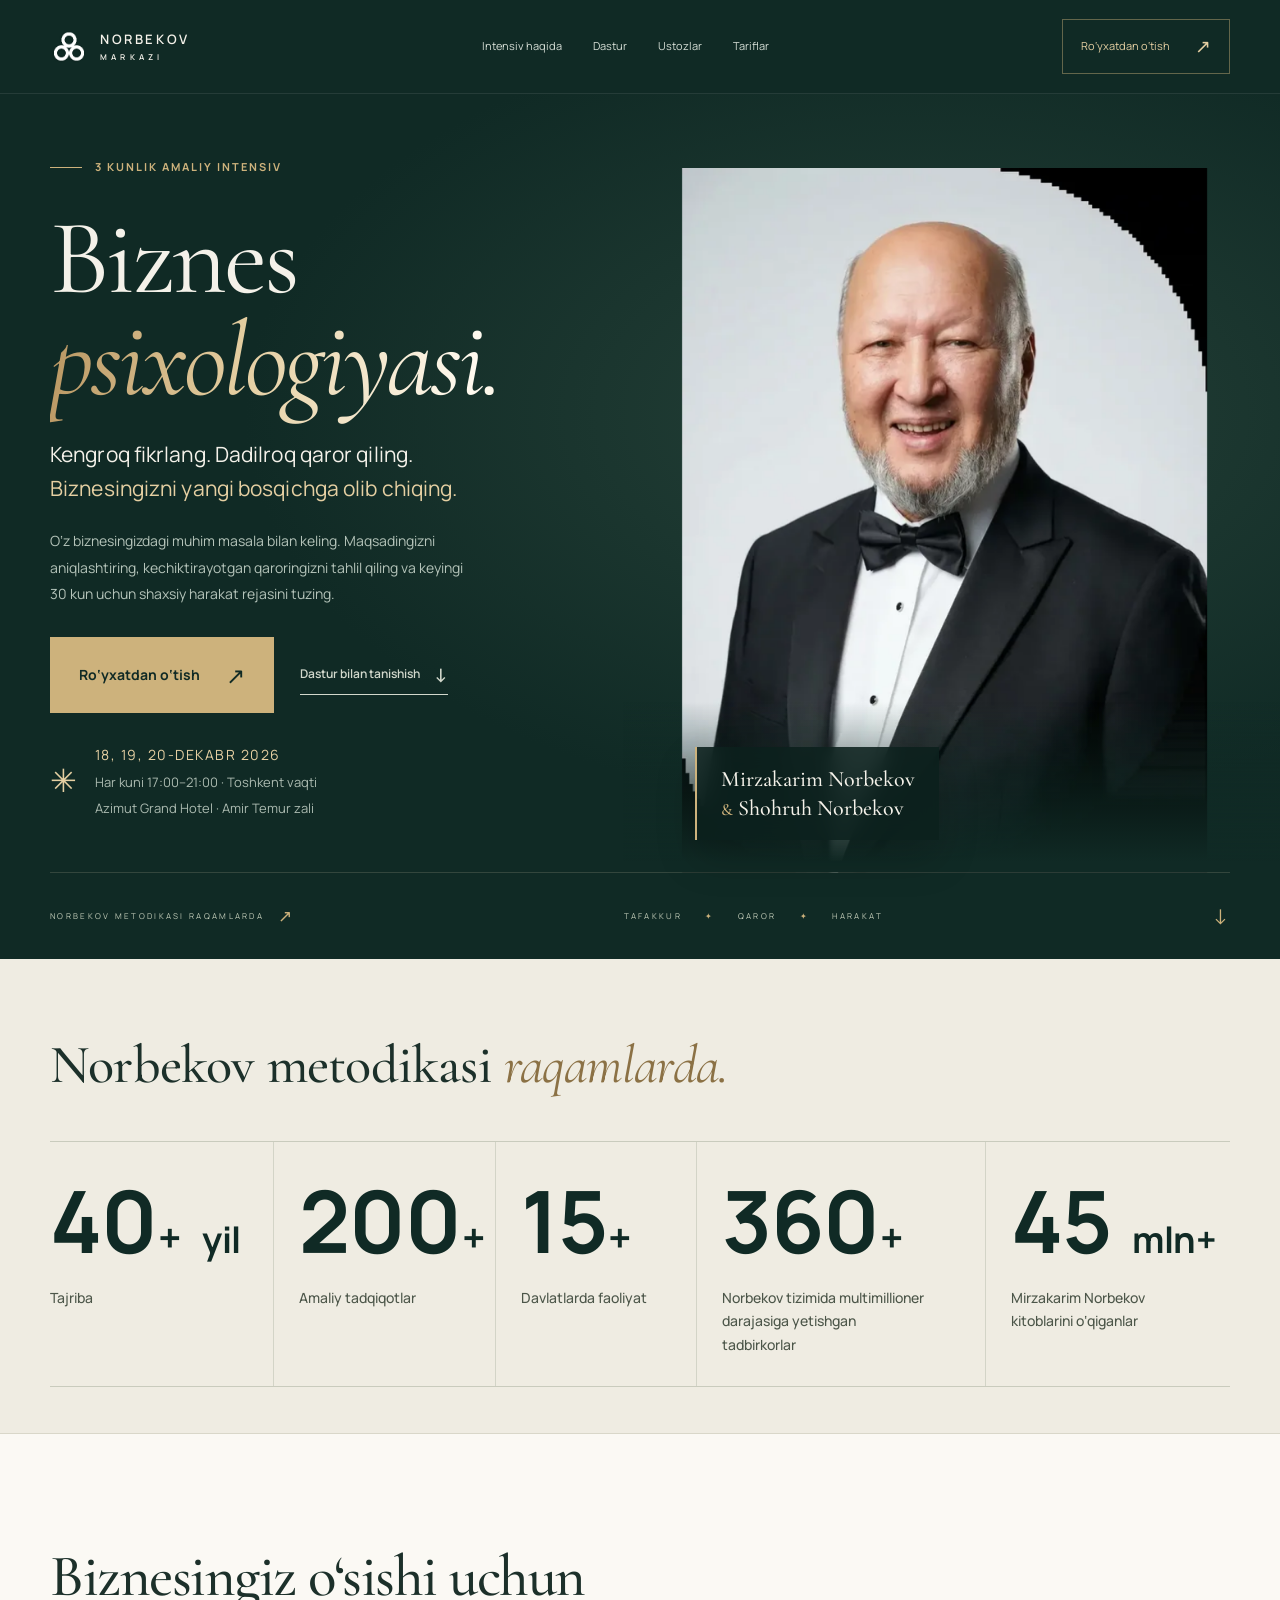
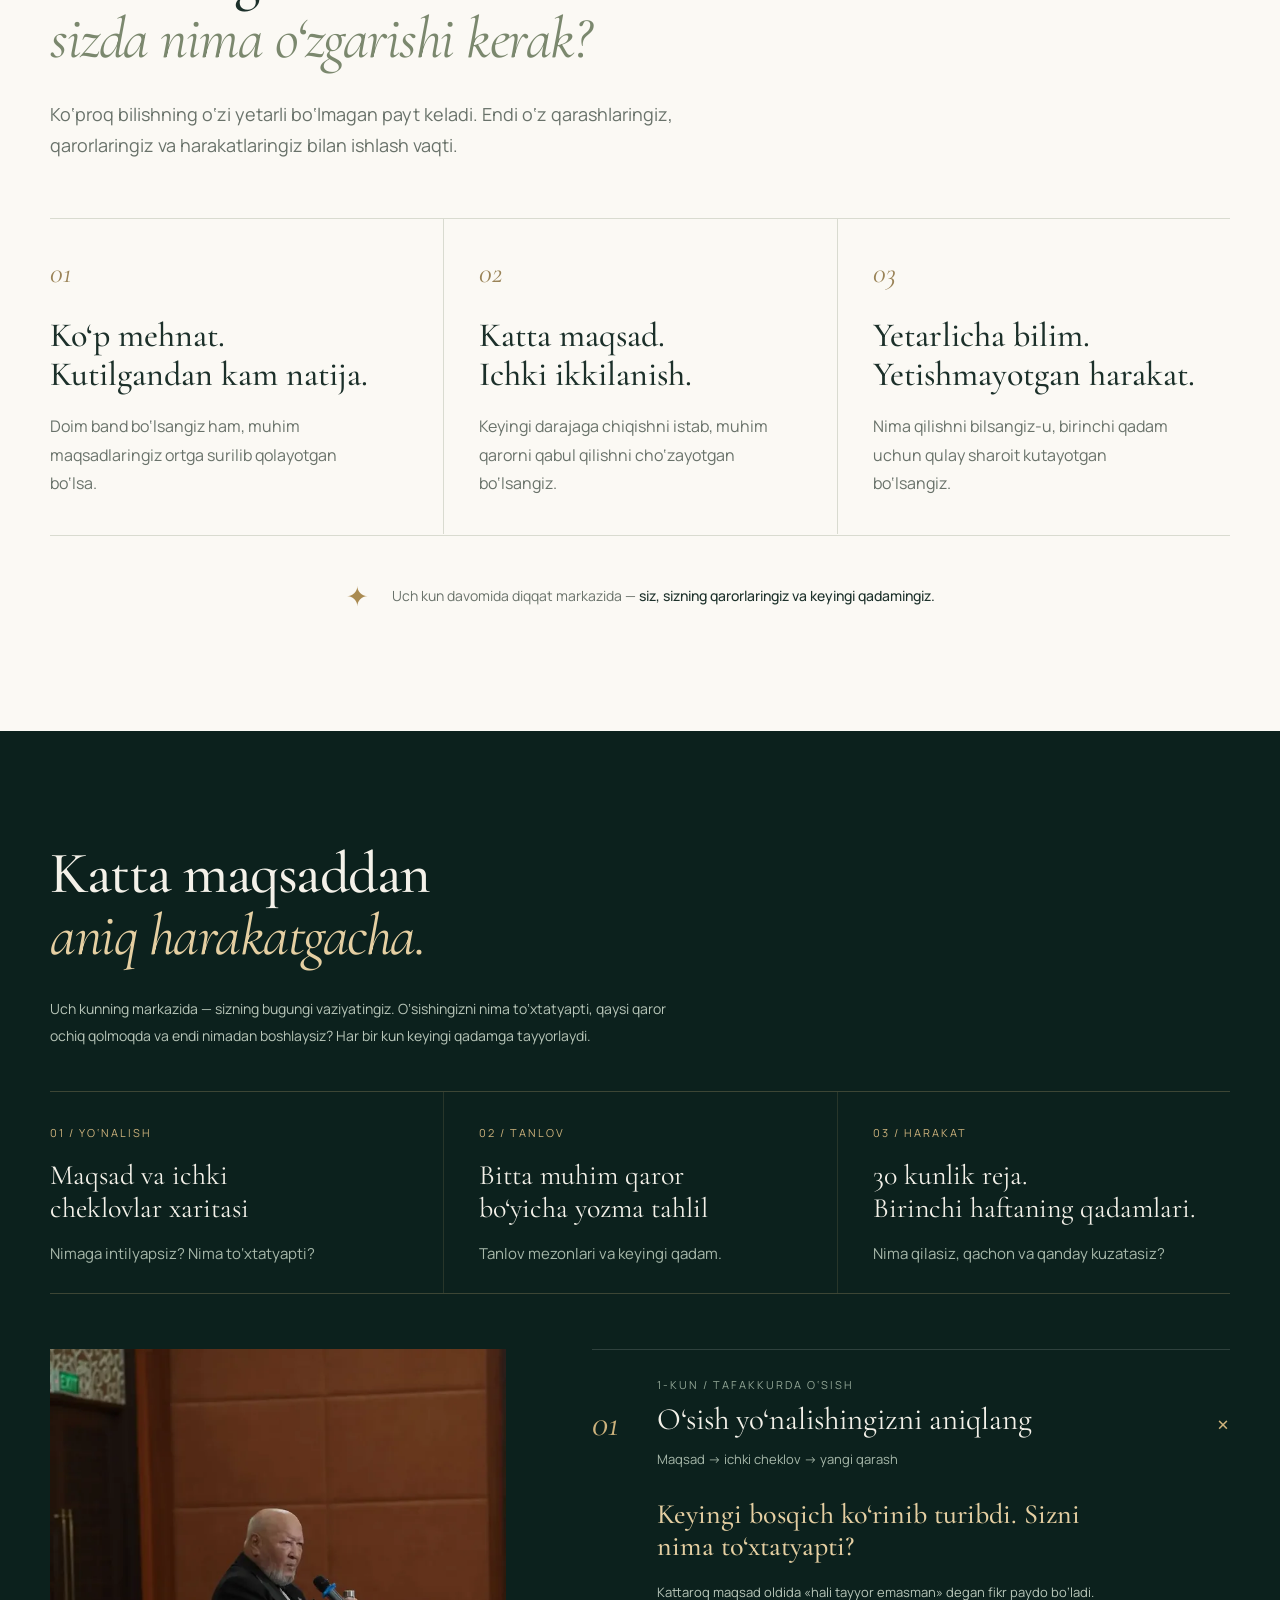
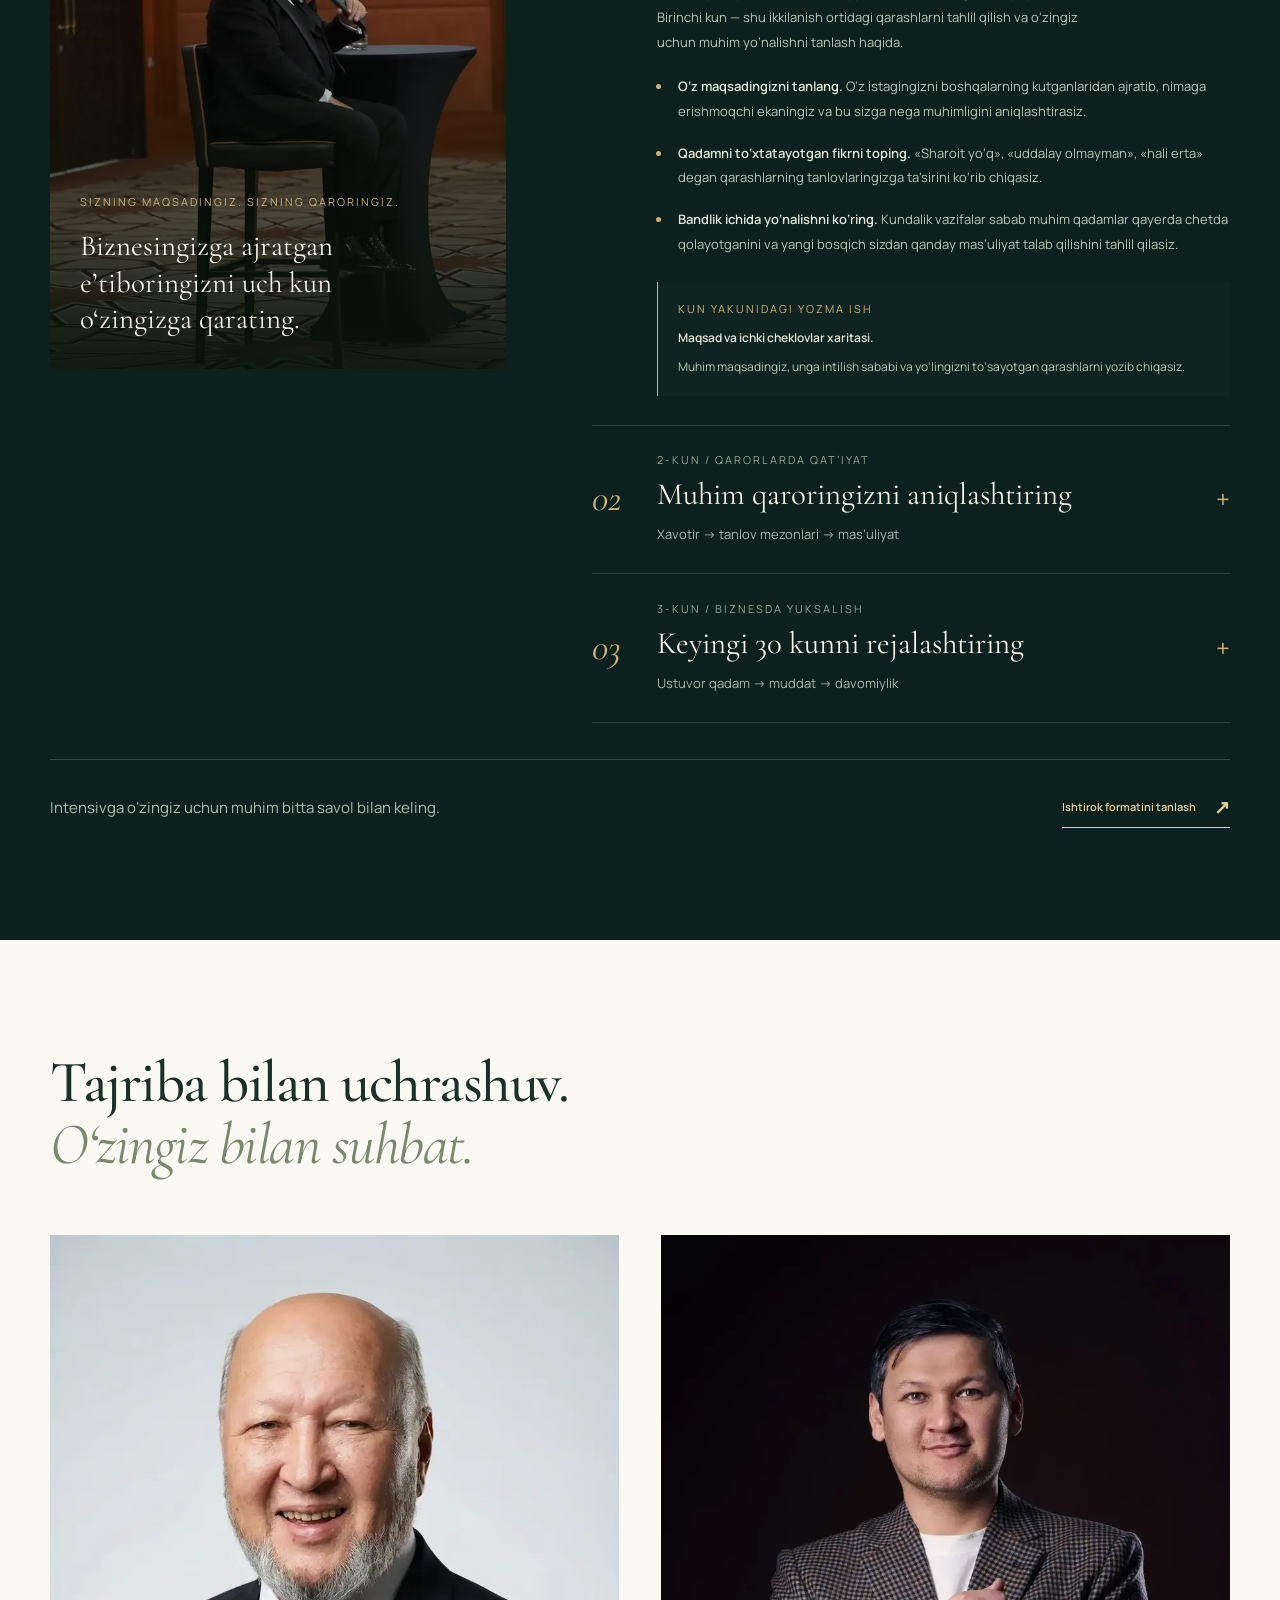
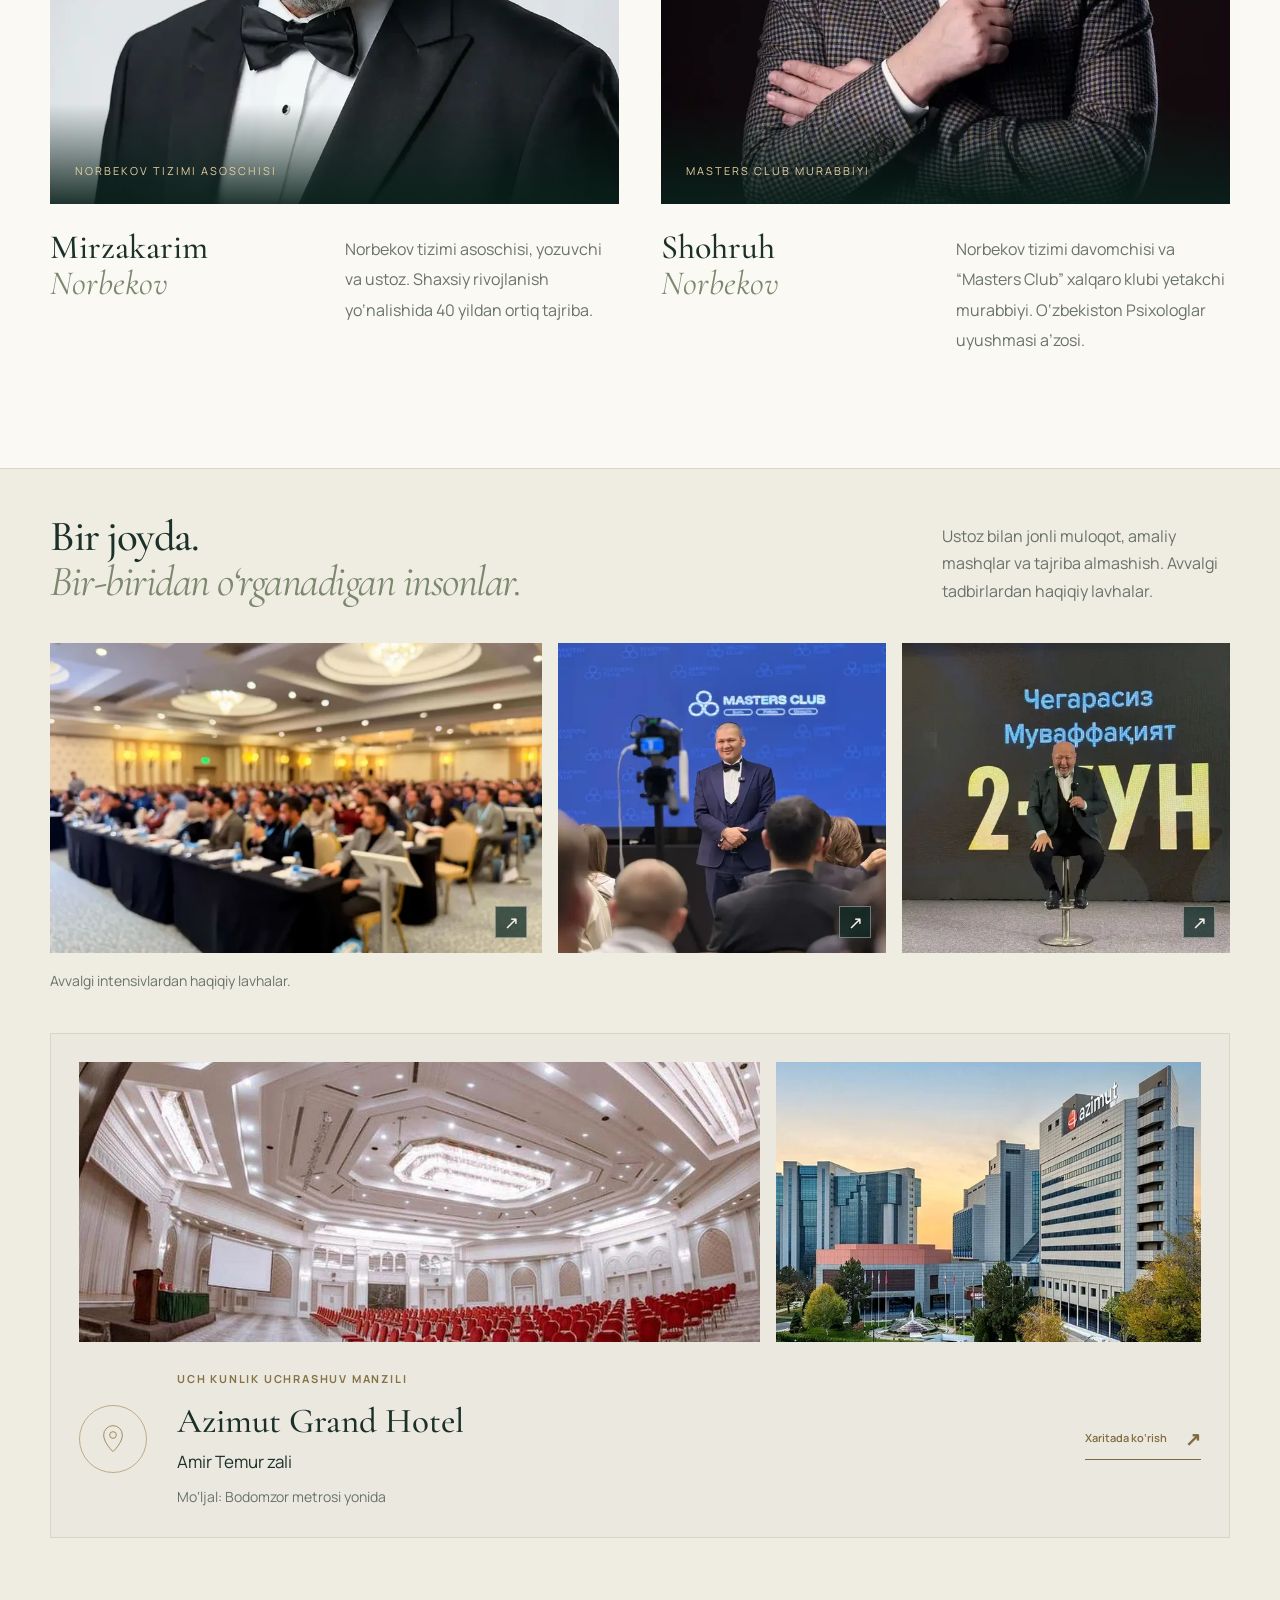
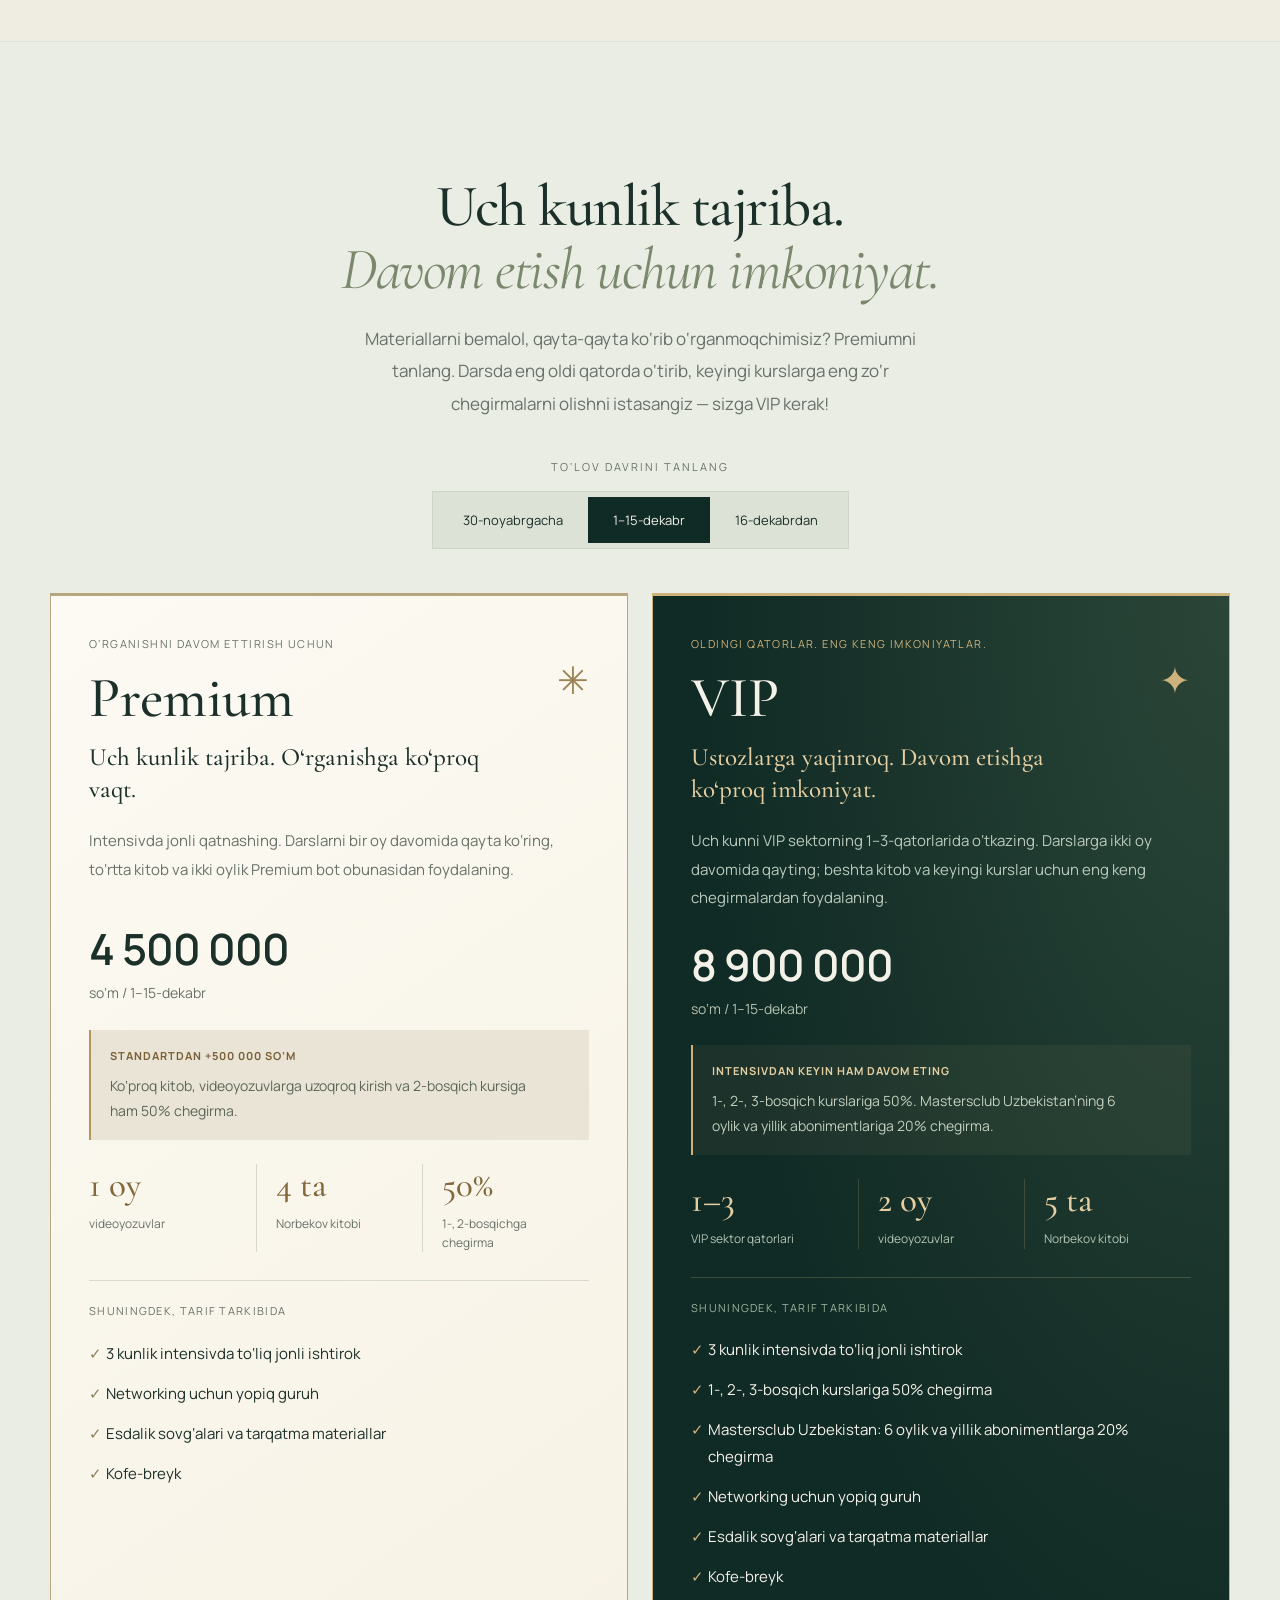
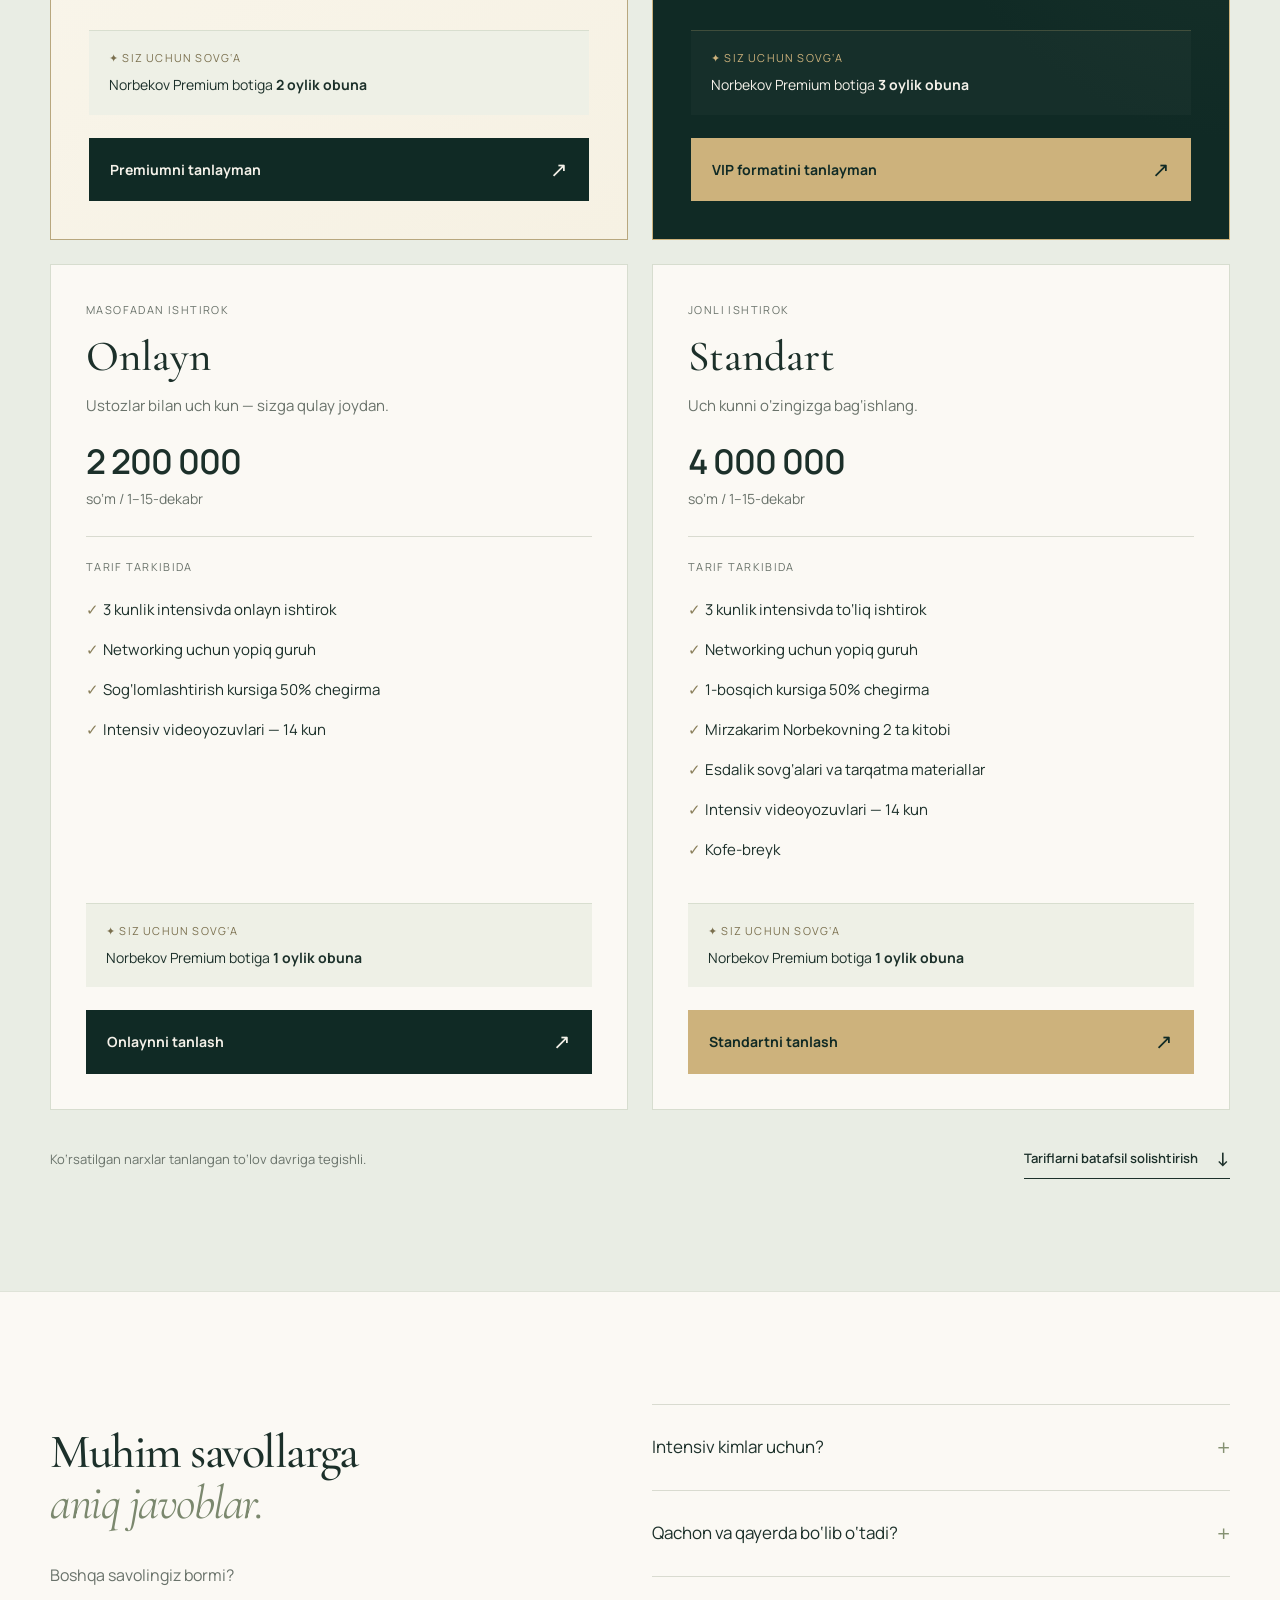
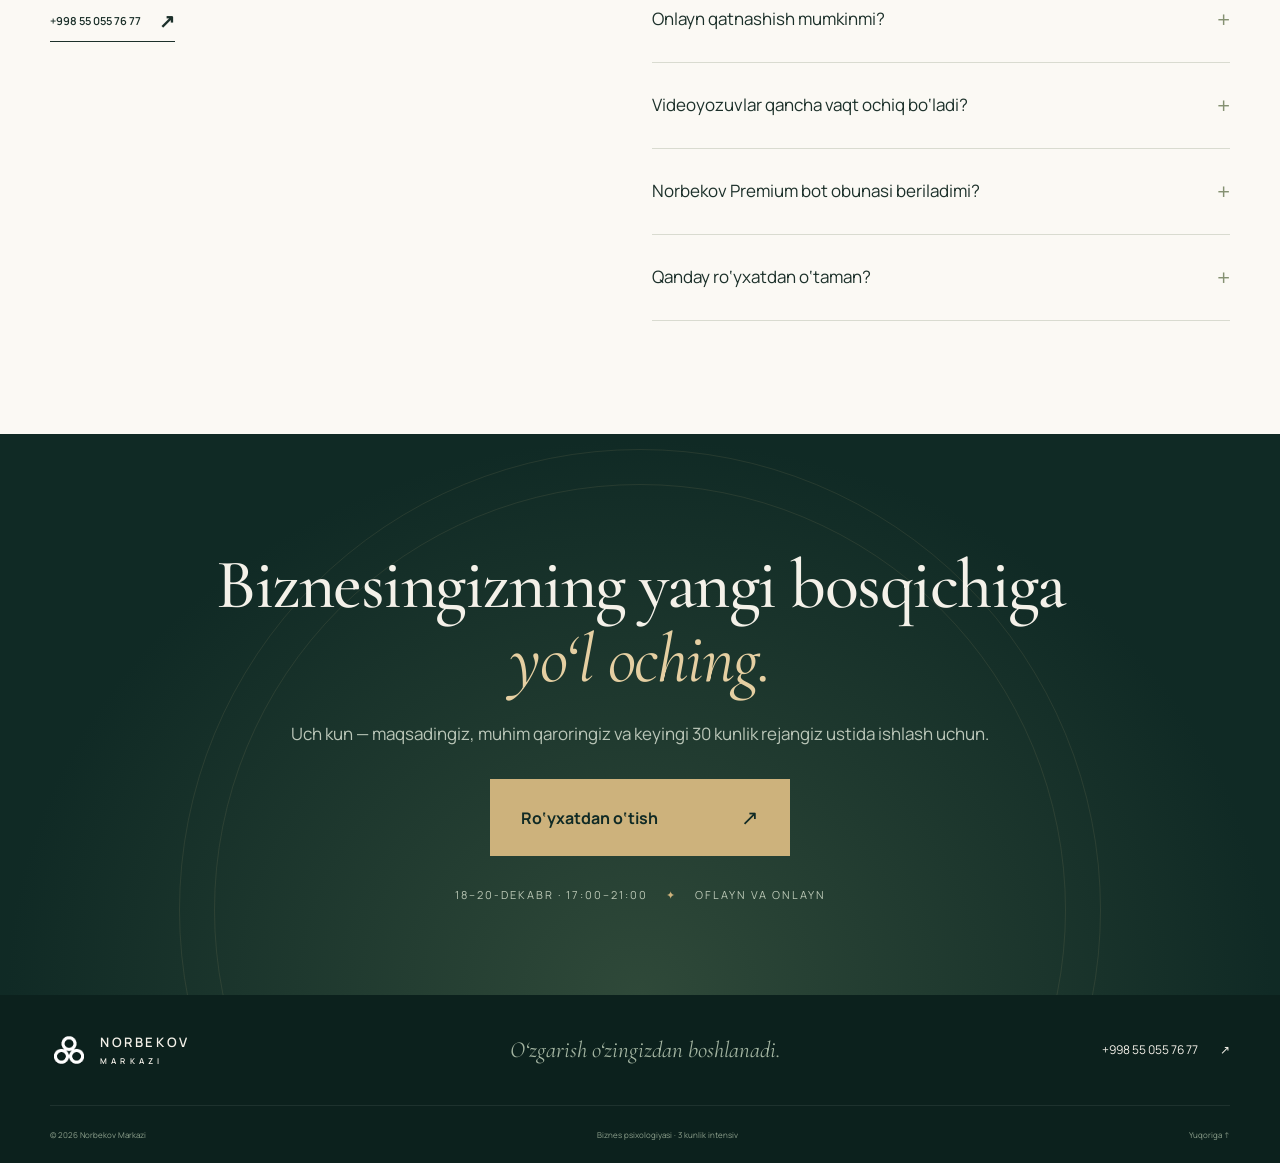
==== index.html @ feb1617e "Meta Pixel kodini sahifalar head qismiga qo'shish Co-Authored-By: Claude Sonnet 5 <noreply@anthropic" ====
<!doctype html>
<html lang="uz">
<head>
  <meta charset="UTF-8">
  <meta name="viewport" content="width=device-width,initial-scale=1">
  <meta name="theme-color" content="#102a25">
  <title>Biznes psixologiyasi — 3 kunlik intensiv | Norbekov Markazi</title>
  <meta name="description" content="Kengroq fikrlang. Dadilroq qaror qiling. Biznesingizni yangi bosqichga olib chiqing. Mirzakarim Norbekov va Shohruh Norbekov bilan 3 kunlik amaliy intensiv.">
  <meta property="og:title" content="Biznes psixologiyasi — Norbekov Markazi">
  <meta property="og:description" content="Kengroq fikrlang. Dadilroq qaror qiling. Biznesingizni yangi bosqichga olib chiqing. 3 kunlik amaliy intensiv.">
  <meta property="og:type" content="website">
  <meta property="og:image" content="assets/DSC00302.webp">
  <link rel="icon" type="image/svg+xml" href="assets/favicon.svg">
  <link rel="preload" as="image" href="assets/hero-norbekov-blob.webp" imagesrcset="assets/hero-norbekov-blob-640w.webp 640w, assets/hero-norbekov-blob.webp 1147w" imagesizes="(max-width:640px) 100vw, 45vw">
  <link rel="preload" href="assets/cormorant-400.woff2" as="font" type="font/woff2" crossorigin>
  <link rel="preload" href="assets/cormorant-italic-400.woff2" as="font" type="font/woff2" crossorigin>
  <link rel="preload" href="assets/manrope-400.woff2" as="font" type="font/woff2" crossorigin>
  <link rel="stylesheet" href="assets/fonts.css">
  <link rel="stylesheet" href="style.css">
  <script src="app.js" defer></script>
<!-- Meta Pixel Code -->
<script>
!function(f,b,e,v,n,t,s)
{if(f.fbq)return;n=f.fbq=function(){n.callMethod?
n.callMethod.apply(n,arguments):n.queue.push(arguments)};
if(!f._fbq)f._fbq=n;n.push=n;n.loaded=!0;n.version='2.0';
n.queue=[];t=b.createElement(e);t.async=!0;
t.src=v;s=b.getElementsByTagName(e)[0];
s.parentNode.insertBefore(t,s)}(window, document,'script',
'https://connect.facebook.net/en_US/fbevents.js');
fbq('init', '1564971327388997');
fbq('track', 'PageView');
</script>
<noscript><img height="1" width="1" style="display:none"
src="https://www.facebook.com/tr?id=1564971327388997&ev=PageView&noscript=1"
/></noscript>
<!-- End Meta Pixel Code -->
</head>
<body>
<a class="skip-link" href="#main">Asosiy mazmunga o‘tish</a>
<header class="header" id="header">
  <div class="container nav-wrap">
    <a href="#" class="brand" aria-label="Norbekov Markazi — bosh sahifa"><img decoding="async" src="assets/logo-norbekov.webp" width="46" height="40" alt=""><span>NORBEKOV<small>MARKAZI</small></span></a>
    <nav class="nav" id="navigation" aria-label="Asosiy menyu"><a href="#haqida">Intensiv haqida</a><a href="#dastur">Dastur</a><a href="#ustozlar">Ustozlar</a><a href="#tariflar">Tariflar</a></nav>
    <button class="nav-cta" data-register>Ro‘yxatdan o‘tish <span aria-hidden="true">↗</span></button>
    <button class="menu-toggle" aria-label="Menyuni ochish" aria-expanded="false" aria-controls="navigation"><span></span><span></span></button>
  </div>
</header>
<main id="main">
  <section class="hero dark">
    <div class="hero-topbar container"><span class="topbar-item"><svg class="topbar-icon" viewBox="0 0 48 48" fill="none" aria-hidden="true"><rect x="7" y="10" width="34" height="31" rx="4"/><path d="M7 20h34M15 6v8M33 6v8"/></svg>18–20 dekabr · 17:00–21:00</span><span class="topbar-item"><svg class="topbar-icon" viewBox="0 0 48 48" fill="none" aria-hidden="true"><path d="M24 43s14-13 14-25a14 14 0 0 0-28 0c0 12 14 25 14 25Z"/><circle cx="24" cy="18" r="5"/></svg>Azimut Grand Hotel</span></div>
    <div class="container hero-grid">
      <div class="hero-copy">
        <div class="eyebrow"><span class="gold-line"></span> 3 KUNLIK AMALIY INTENSIV</div>
        <h1>Biznes<br><em>psixologiyasi.</em></h1>
        <p class="hero-motto">Kengroq fikrlang. Dadilroq qaror qiling.<br><span>Biznesingizni yangi bosqichga olib chiqing.</span></p>
        <p class="hero-description">O‘z biznesingizdagi muhim masala bilan keling. Maqsadingizni aniqlashtiring, kechiktirayotgan qaroringizni tahlil qiling va keyingi 30 kun uchun shaxsiy harakat rejasini tuzing.</p>
        <div class="hero-actions"><button class="button gold" data-register>Ro‘yxatdan o‘tish <span aria-hidden="true">↗</span></button><a class="text-link" href="#dastur">Dastur bilan tanishish <span aria-hidden="true">↓</span></a></div>
        <div class="hero-date"><span class="small-star" aria-hidden="true">✳</span><span>18, 19, 20-DEKABR 2026<small>Har kuni 17:00–21:00 · Toshkent vaqti</small><small>Azimut Grand Hotel · Amir Temur zali</small></span></div>
      </div>
      <div class="hero-art">
        <img decoding="async" class="hero-person" src="assets/hero-norbekov-blob.webp" srcset="assets/hero-norbekov-blob-640w.webp 640w, assets/hero-norbekov-blob.webp 1147w" sizes="(max-width:640px) 100vw, 45vw" width="1147" height="1536" alt="Ustoz Mirzakarim Norbekov" fetchpriority="high">
        <div class="hero-caption"><p>Mirzakarim Norbekov<br><i>&</i> Shohruh Norbekov</p></div>
      </div>
    </div>
    <div class="container hero-bottom"><a class="methodology-link" href="#metodika">NORBEKOV METODIKASI RAQAMLARDA <span aria-hidden="true">↗</span></a><span>TAFAKKUR <i>✦</i> QAROR <i>✦</i> HARAKAT</span><a href="#haqida" aria-label="Pastga, intensiv haqida">↓</a></div>
  </section>

  <section class="methodology" id="metodika" aria-labelledby="methodology-title">
    <div class="container">
      <div class="methodology-heading"><h2 id="methodology-title">Norbekov metodikasi<br> <em>raqamlarda.</em></h2></div>
      <ul class="methodology-stats" aria-label="Norbekov metodikasi haqida raqamlar">
        <li><strong data-count="40" data-suffix="+"><span class="count">0</span><span class="plus">+</span> <span class="unit">yil</span></strong><p>Tajriba</p></li>
        <li><strong data-count="200" data-suffix="+"><span class="count">0</span><span class="plus">+</span></strong><p>Amaliy tadqiqotlar</p></li>
        <li><strong data-count="15" data-suffix="+"><span class="count">0</span><span class="plus">+</span></strong><p>Davlatlarda faoliyat</p></li>
        <li><strong data-count="360" data-suffix="+"><span class="count">0</span><span class="plus">+</span></strong><p>Norbekov tizimida multimillioner darajasiga yetishgan tadbirkorlar</p></li>
        <li><strong data-count="45" data-suffix=" mln+"><span class="count">0</span> <span class="unit">mln+</span></strong><p>Mirzakarim Norbekov kitoblarini o‘qiganlar</p></li>
      </ul>
    </div>
  </section>

  <section class="intro section" id="haqida">
    <div class="container">
      <div class="section-heading"><div><h2>Biznesingiz o‘sishi uchun<br><em>sizda nima o‘zgarishi kerak?</em></h2><p class="section-lead">Ko‘proq bilishning o‘zi yetarli bo‘lmagan payt keladi. Endi o‘z qarashlaringiz, qarorlaringiz va harakatlaringiz bilan ishlash vaqti.</p></div></div>
      <div class="audience-grid">
        <article><span class="item-number">01</span><h3>Ko‘p mehnat.<br>Kutilgandan kam natija.</h3><p>Doim band bo‘lsangiz ham, muhim maqsadlaringiz ortga surilib qolayotgan bo‘lsa.</p></article>
        <article><span class="item-number">02</span><h3>Katta maqsad.<br>Ichki ikkilanish.</h3><p>Keyingi darajaga chiqishni istab, muhim qarorni qabul qilishni cho‘zayotgan bo‘lsangiz.</p></article>
        <article><span class="item-number">03</span><h3>Yetarlicha bilim.<br>Yetishmayotgan harakat.</h3><p>Nima qilishni bilsangiz-u, birinchi qadam uchun qulay sharoit kutayotgan bo‘lsangiz.</p></article>
      </div>
      <div class="intro-note"><span aria-hidden="true">✦</span><p>Uch kun davomida diqqat markazida — <strong>siz, sizning qarorlaringiz va keyingi qadamingiz.</strong></p></div>
    </div>
  </section>

  <section class="program section dark" id="dastur">
    <div class="container">
      <div class="section-heading"><div><h2>Katta maqsaddan<br><em>aniq harakatgacha.</em></h2><p class="section-lead">Uch kunning markazida — sizning bugungi vaziyatingiz. O‘sishingizni nima to‘xtatyapti, qaysi qaror ochiq qolmoqda va endi nimadan boshlaysiz? Har bir kun keyingi qadamga tayyorlaydi.</p></div></div>
      <div class="program-takeaways" aria-label="Uch kunlik amaliy ishlar ketma-ketligi">
        <div><span>01 / YO‘NALISH</span><p>Maqsad va ichki<br> cheklovlar xaritasi</p><small>Nimaga intilyapsiz? Nima to‘xtatyapti?</small></div>
        <div><span>02 / TANLOV</span><p>Bitta muhim qaror<br> bo‘yicha yozma tahlil</p><small>Tanlov mezonlari va keyingi qadam.</small></div>
        <div><span>03 / HARAKAT</span><p>30 kunlik reja.<br> Birinchi haftaning qadamlari.</p><small>Nima qilasiz, qachon va qanday kuzatasiz?</small></div>
      </div>
      <div class="program-layout">
        <div class="program-visual"><img decoding="async" src="assets/DSC01069.webp" srcset="assets/DSC01069-700w.webp 700w, assets/DSC01069.webp 1133w" sizes="(max-width:900px) 90vw, 520px" alt="Mirzakarim Norbekov avvalgi intensiv davomida" width="1133" height="1696" loading="lazy"><div class="photo-label"><span>SIZNING MAQSADINGIZ. SIZNING QARORINGIZ.</span><p>Biznesingizga ajratgan<br>e’tiboringizni uch kun<br>o‘zingizga qarating.</p></div></div>
        <div class="days">
          <details class="day" name="program" open>
            <summary><span class="day-number">01</span><span class="day-heading"><small>1-KUN / TAFAKKURDA O‘SISH</small><h3>O‘sish yo‘nalishingizni aniqlang</h3><span class="day-preview">Maqsad → ichki cheklov → yangi qarash</span></span><b aria-hidden="true">+</b></summary>
            <div class="day-content">
              <p class="day-question">Keyingi bosqich ko‘rinib turibdi. Sizni nima to‘xtatyapti?</p>
              <p>Kattaroq maqsad oldida «hali tayyor emasman» degan fikr paydo bo‘ladi. Birinchi kun — shu ikkilanish ortidagi qarashlarni tahlil qilish va o‘zingiz uchun muhim yo‘nalishni tanlash haqida.</p>
              <ul>
                <li><strong>O‘z maqsadingizni tanlang.</strong> O‘z istagingizni boshqalarning kutganlaridan ajratib, nimaga erishmoqchi ekaningiz va bu sizga nega muhimligini aniqlashtirasiz.</li>
                <li><strong>Qadamni to‘xtatayotgan fikrni toping.</strong> «Sharoit yo‘q», «uddalay olmayman», «hali erta» degan qarashlarning tanlovlaringizga ta’sirini ko‘rib chiqasiz.</li>
                <li><strong>Bandlik ichida yo‘nalishni ko‘ring.</strong> Kundalik vazifalar sabab muhim qadamlar qayerda chetda qolayotganini va yangi bosqich sizdan qanday mas’uliyat talab qilishini tahlil qilasiz.</li>
              </ul>
              <div class="day-result"><span>KUN YAKUNIDAGI YOZMA ISH</span><strong>Maqsad va ichki cheklovlar xaritasi.</strong> Muhim maqsadingiz, unga intilish sababi va yo‘lingizni to‘sayotgan qarashlarni yozib chiqasiz.</div>
            </div>
          </details>
          <details class="day" name="program">
            <summary><span class="day-number">02</span><span class="day-heading"><small>2-KUN / QARORLARDA QAT’IYAT</small><h3>Muhim qaroringizni aniqlashtiring</h3><span class="day-preview">Xavotir → tanlov mezonlari → mas’uliyat</span></span><b aria-hidden="true">+</b></summary>
            <div class="day-content">
              <p class="day-question">Qaysi muhim qarorni yana «keyin»ga qoldiryapsiz?</p>
              <p>Ikkinchi kuni o‘zingiz uchun dolzarb bitta tanlov bilan ishlaysiz. Uni kechiktirayotgan xavotirlarni, qaror uchun muhim mezonlarni va o‘z mas’uliyatingizni aniqlashtirasiz.</p>
              <ul>
                <li><strong>Ehtiyotkorlik va qo‘rquvni ajrating.</strong> Xato qilishdan xavotir qayerda foydali, qayerda tanlovni ortga surishga sabab bo‘layotganini tahlil qilasiz.</li>
                <li><strong>Qaroringizga tayanch toping.</strong> Nima istayotganingiz, siz uchun nimalar muhimligi va nimalarni nazorat qila olishingizni yozib chiqasiz.</li>
                <li><strong>Bosim ostidagi holatingiz bilan ishlang.</strong> Shoshilish, xavotir va charchoqning tanlovlaringizga ta’sirini ko‘rib, o‘z mas’uliyatingizdagi keyingi qadamni belgilaysiz.</li>
              </ul>
              <div class="day-result"><span>KUN YAKUNIDAGI YOZMA ISH</span><strong>Bitta muhim qaror bo‘yicha tahlil.</strong> Tanlovingiz, muhim mezonlar, xavotirlar va keyingi qadamingizni bir joyga jamlaysiz.</div>
            </div>
          </details>
          <details class="day" name="program">
            <summary><span class="day-number">03</span><span class="day-heading"><small>3-KUN / BIZNESDA YUKSALISH</small><h3>Keyingi 30 kunni rejalashtiring</h3><span class="day-preview">Ustuvor qadam → muddat → davomiylik</span></span><b aria-hidden="true">+</b></summary>
            <div class="day-content">
              <p class="day-question">Intensivdan qaytgach, birinchi ish kunini nimadan boshlaysiz?</p>
              <p>Uchinchi kuni maqsad va qaroringizni kundalik harakatga bog‘laysiz. Keyingi 30 kun uchun reja tuzib, dastlabki 7 kunda bajaradigan qadamlaringizni alohida belgilaysiz.</p>
              <ul>
                <li><strong>Uchta ustuvor qadamni tanlang.</strong> Maqsadingizga xizmat qiladigan ishlarni ajratib, hozirgi vaqt va imkoniyatlaringizga mos tartibga solasiz.</li>
                <li><strong>Birinchi haftani belgilang.</strong> Mukammal sharoitni kutayotgan ishlaringizdan qaysi birini boshlash, qachon bajarish va unga qancha vaqt ajratishni yozib chiqasiz.</li>
                <li><strong>Harakatni davom ettirish tartibini tuzing.</strong> Ishtiyoq pasayganda rejaga qaytish, bajarilgan ishlarni tekshirish va kerakli o‘zgarishlarni kiritish uchun vaqt belgilaysiz.</li>
              </ul>
              <div class="day-result"><span>KUN YAKUNIDAGI YOZMA ISH</span><strong>30 kunlik reja va birinchi haftaning qadamlari.</strong> Uchta ustuvor qadam, bajarish muddatlari va haftalik tekshirish tartibini belgilaysiz.</div>
            </div>
          </details>
        </div>
      </div>
      <div class="program-next"><p>Intensivga o‘zingiz uchun muhim bitta savol bilan keling.</p><a class="text-link" href="#tariflar">Ishtirok formatini tanlash <span aria-hidden="true">↗</span></a></div>
    </div>
  </section>

  <section class="mentors section" id="ustozlar">
    <div class="container">
      <div class="section-heading"><div><h2>Tajriba bilan uchrashuv.<br><em>O‘zingiz bilan suhbat.</em></h2></div></div>
      <div class="mentor-grid">
        <article class="mentor"><div class="mentor-image elder"><img decoding="async" src="assets/mentor-norbekov-original.webp" srcset="assets/mentor-norbekov-original-480w.webp 480w, assets/mentor-norbekov-original.webp 887w" sizes="(max-width:640px) 90vw, (max-width:1150px) 45vw, 620px" width="887" height="887" loading="lazy" alt="Mirzakarim Norbekov"><span class="mentor-monogram" aria-hidden="true">MN</span><span class="mentor-role">NORBEKOV TIZIMI ASOSCHISI</span></div><div class="mentor-info"><h3>Mirzakarim<br><em>Norbekov</em></h3><p>Norbekov tizimi asoschisi, yozuvchi va ustoz. Shaxsiy rivojlanish yo‘nalishida 40 yildan ortiq tajriba.</p></div></article>
        <article class="mentor"><div class="mentor-image"><img decoding="async" class="shohruh" src="assets/image_9_1.webp" srcset="assets/image_9_1-480w.webp 480w, assets/image_9_1.webp 854w" sizes="(max-width:640px) 90vw, (max-width:1150px) 45vw, 620px" width="854" height="1280" loading="lazy" alt="Shohruh Norbekov"><span class="mentor-role">MASTERS CLUB MURABBIYI</span></div><div class="mentor-info"><h3>Shohruh<br><em>Norbekov</em></h3><p>Norbekov tizimi davomchisi va “Masters Club” xalqaro klubi yetakchi murabbiyi. O‘zbekiston Psixologlar uyushmasi a’zosi.</p></div></article>
      </div>
    </div>
  </section>

  <section class="atmosphere section">
    <div class="container"><div class="gallery-heading"><div><h2>Bir joyda.<br><em>Bir-biridan o‘rganadigan insonlar.</em></h2></div><p>Ustoz bilan jonli muloqot, amaliy mashqlar va tajriba almashish. Avvalgi tadbirlardan haqiqiy lavhalar.</p></div>
    <div class="gallery"><button class="gallery-item wide" data-gallery="0" aria-label="Ishtirokchilar zalini kattalashtirish"><img decoding="async" src="assets/IMG_2350_1.webp" srcset="assets/IMG_2350_1-700w.webp 700w, assets/IMG_2350_1.webp 1314w" sizes="(max-width:900px) 90vw, 36vw" width="1314" height="985" loading="lazy" alt="Avvalgi intensiv ishtirokchilari"><span aria-hidden="true">↗</span></button><button class="gallery-item" data-gallery="1" aria-label="Shohruh Norbekov bilan uchrashuv rasmini kattalashtirish"><img decoding="async" src="assets/IMG_3657.webp" srcset="assets/IMG_3657-500w.webp 500w, assets/IMG_3657.webp 907w" sizes="(max-width:900px) 45vw, 30vw" width="907" height="1081" loading="lazy" alt="Shohruh Norbekov ishtirokchilar bilan"><span aria-hidden="true">↗</span></button><button class="gallery-item" data-gallery="2" aria-label="Mirzakarim Norbekov darsidan rasmni kattalashtirish"><img decoding="async" src="assets/IMAGE_2026-02-25_09_.webp" srcset="assets/IMAGE_2026-02-25_09_-500w.webp 500w, assets/IMAGE_2026-02-25_09_.webp 806w" sizes="(max-width:900px) 45vw, 30vw" width="806" height="1075" loading="lazy" alt="Mirzakarim Norbekov avvalgi uch kunlik intensivda"><span aria-hidden="true">↗</span></button></div><p class="gallery-footnote">Avvalgi intensivlardan haqiqiy lavhalar.</p>
    <div class="venue" id="manzil"><div class="venue-photos"><img decoding="async" src="assets/azimut-hall.webp" srcset="assets/azimut-hall-600w.webp 600w, assets/azimut-hall.webp 836w" sizes="(max-width:900px) 60vw, 740px" width="836" height="607" loading="lazy" alt="Azimut Grand Hotel - Amir Temur zali"><img decoding="async" src="assets/azimut-exterior.webp" srcset="assets/azimut-exterior-600w.webp 600w, assets/azimut-exterior.webp 800w" sizes="(max-width:900px) 40vw, 260px" width="800" height="800" loading="lazy" alt="Azimut Grand Hotel binosi"></div><div class="venue-info"><div class="venue-icon" aria-hidden="true"><svg viewBox="0 0 48 48" fill="none"><path d="M24 43s14-13 14-25a14 14 0 0 0-28 0c0 12 14 25 14 25Z"/><circle cx="24" cy="18" r="5"/></svg></div><div><p class="eyebrow">UCH KUNLIK UCHRASHUV MANZILI</p><h3>Azimut Grand Hotel</h3><p class="venue-hall">Amir Temur zali</p><p class="venue-landmark">Mo‘ljal: Bodomzor metrosi yonida</p></div><a class="text-link" href="https://www.google.com/maps/search/?api=1&amp;query=Azimut%20Grand%20Hotel%20Bodomzor" target="_blank" rel="noopener noreferrer">Xaritada ko‘rish <span aria-hidden="true">↗</span></a></div></div></div>
  </section>

  <section class="pricing section" id="tariflar">
    <div class="container"><div class="pricing-heading"><h2>Uch kunlik tajriba.<br><em>Davom etish uchun imkoniyat.</em></h2><p>Materiallarni bemalol, qayta-qayta ko‘rib o‘rganmoqchimisiz? Premiumni tanlang. Darsda eng oldi qatorda o‘tirib, keyingi kurslarga eng zo‘r chegirmalarni olishni istasangiz — sizga VIP kerak!</p></div>
      <div class="price-period"><span>TO‘LOV DAVRINI TANLANG</span><div class="period-options" role="group" aria-label="To‘lov davri"><button class="active" data-period="0" aria-pressed="true">30-noyabrgacha</button><button data-period="1" aria-pressed="false">1–15-dekabr</button><button data-period="2" aria-pressed="false">16-dekabrdan</button></div></div>
      <div id="plans" class="plans" aria-live="polite"></div>
      <noscript><p>Tariflar (30-noyabrgacha / 1–15-dekabr / 16-dekabrdan): Onlayn — 1 900 000 / 2 200 000 / 2 500 000; Standart — 3 500 000 / 4 000 000 / 4 500 000; Premium — 3 900 000 / 4 500 000 / 5 000 000; VIP — 7 900 000 / 8 900 000 / 10 000 000 so‘m. Tafsilotlar: <a href="tel:+998550557677">+998 55 055 76 77</a>.</p></noscript>
      <div class="pricing-note"><span>Ko‘rsatilgan narxlar tanlangan to‘lov davriga tegishli.</span><button id="compare-button" class="text-link" aria-expanded="false" aria-controls="comparison">Tariflarni batafsil solishtirish <span aria-hidden="true">↓</span></button></div>
      <div id="comparison" class="comparison" hidden><div class="table-scroll" role="region" aria-label="Tariflar taqqoslanishi. Kichik ekranda yon tomonga suring." tabindex="0"><table><caption>Barcha imkoniyatlar bir qarashda</caption><thead><tr><th scope="col">Imkoniyat</th><th scope="col">Onlayn</th><th scope="col">Standart</th><th scope="col">Premium</th><th scope="col">VIP</th></tr></thead><tbody id="comparison-body"></tbody></table></div></div>
    </div>
  </section>

  <section class="faq section"><div class="container faq-grid"><div><h2>Muhim savollarga<br><em>aniq javoblar.</em></h2><p>Boshqa savolingiz bormi?</p><a class="text-link" href="tel:+998550557677">+998 55 055 76 77 <span aria-hidden="true">↗</span></a></div><div class="faq-list">
    <details><summary>Intensiv kimlar uchun?<span aria-hidden="true">+</span></summary><p>Tadbirkorlar, rahbarlar hamda o‘z qarashlari, qarorlari va shaxsiy o‘sishi ustida ishlashni istagan insonlar uchun. Dastur biznes psixologiyasi va shaxsiy rivojlanishga yo‘naltirilgan.</p></details>
    <details><summary>Qachon va qayerda bo‘lib o‘tadi?<span aria-hidden="true">+</span></summary><p>Intensiv 2026-yil 18, 19 va 20-dekabr kunlari, har kuni Toshkent vaqti bilan 17:00 dan 21:00 gacha bo‘lib o‘tadi. Manzil: Azimut Grand Hotel, Amir Temur zali. Mo‘ljal: Bodomzor metrosi yonida.</p></details>
    <details><summary>Onlayn qatnashish mumkinmi?<span aria-hidden="true">+</span></summary><p>Ha. Onlayn tarif uch kunlik intensivda masofadan ishtirok etish, networking uchun yopiq guruh va intensiv videoyozuvlarini 14 kun qayta ko‘rishni o‘z ichiga oladi. Ulanish tartibini menejer tushuntiradi.</p></details>
    <details><summary>Videoyozuvlar qancha vaqt ochiq bo‘ladi?<span aria-hidden="true">+</span></summary><p>Onlayn va Standart tariflarda — 14 kun, Premium tarifida — 1 oy, VIP tarifida — 2 oy davomida intensiv videoyozuvlarini qayta ko‘rish mumkin.</p></details>
    <details><summary>Norbekov Premium bot obunasi beriladimi?<span aria-hidden="true">+</span></summary><p>Ha, barcha tariflarda sovg‘a sifatida beriladi: Onlayn va Standart — 1 oy, Premium — 2 oy, VIP — 3 oy.</p></details>
    <details><summary>Qanday ro‘yxatdan o‘taman?<span aria-hidden="true">+</span></summary><p>«Ro‘yxatdan o‘tish» tugmasini bosing yoki tarifni tanlang. Ochilgan oynada ismingiz va telefon raqamingizni kiritishingiz, tarifni o‘zgartirishingiz mumkin. Ariza yuborish imkoniyati oynada ko‘rsatiladi. Menejer ishtirok shartlari va to‘lov tartibini siz bilan kelishadi.</p></details>
  </div></div></section>

  <section class="closing dark"><div class="container closing-inner"><h2>Biznesingizning yangi bosqichiga<br><em>yo‘l oching.</em></h2><p>Uch kun — maqsadingiz, muhim qaroringiz va keyingi 30 kunlik rejangiz ustida ishlash uchun.</p><button class="button gold" data-register>Ro‘yxatdan o‘tish <span aria-hidden="true">↗</span></button><div class="closing-meta"><span>18–20-DEKABR · 17:00–21:00</span><i>✦</i><span>OFLAYN VA ONLAYN</span></div></div></section>
</main>
<footer class="footer dark"><div class="container footer-top"><a href="#" class="brand"><img decoding="async" src="assets/logo-norbekov.webp" alt="" width="46" height="40"><span>NORBEKOV<small>MARKAZI</small></span></a><p>O‘zgarish o‘zingizdan boshlanadi.</p><a href="tel:+998550557677">+998 55 055 76 77 <span aria-hidden="true">↗</span></a></div><div class="container footer-bottom"><span>© 2026 Norbekov Markazi</span><span>Biznes psixologiyasi · 3 kunlik intensiv</span><a href="#" aria-label="Sahifa boshiga">Yuqoriga ↑</a></div></footer>
<div class="mobile-cta"><span>3 kunlik intensiv<small>1 900 000 so‘mdan*</small></span><button data-register>Ro‘yxatdan o‘tish ↗</button></div>
<dialog class="contact-dialog registration-dialog" id="contact-dialog" aria-labelledby="contact-title">
  <button class="dialog-close" type="button" aria-label="Oynani yopish" data-close>×</button>
  <h2 id="contact-title">Ishtirok uchun ariza qoldiring.</h2>
  <p class="registration-intro">Menejerimiz tarif va ishtirok tafsilotlarini siz bilan kelishadi.</p>
  <div class="registration-event"><strong>18–20-dekabr · 17:00–21:00</strong><span>Azimut Grand Hotel · Amir Temur zali</span></div>
  <form id="registration-form" novalidate>
    <div class="form-field"><label for="registration-plan">Ishtirok tarifi</label><select id="registration-plan" name="plan"><option value="premium">Premium</option><option value="vip">VIP</option><option value="online">Onlayn</option><option value="standard">Standart</option></select><p class="field-help">Tarifni shu yerning o‘zida o‘zgartirishingiz mumkin.</p></div>
    <div class="registration-summary" aria-live="polite"><div><span>SIZ TANLAGAN TARIF</span><strong id="selected-plan">Premium</strong></div><div><strong id="contact-price"></strong><span id="contact-period"></span></div></div>
    <div class="form-field"><label for="registration-name">Ismingiz</label><input id="registration-name" name="name" type="text" autocomplete="given-name" maxlength="80" placeholder="Ismingizni kiriting" required aria-describedby="name-error"><p class="field-error" id="name-error" hidden></p></div>
    <div class="form-field"><label for="registration-phone">Telefon raqamingiz</label><input id="registration-phone" name="phone" type="tel" inputmode="tel" autocomplete="tel" maxlength="17" placeholder="+998 90 123 4567" required aria-describedby="phone-error"><p class="field-error" id="phone-error" hidden></p></div>
    <div class="form-trap" aria-hidden="true"><label for="registration-website">Website</label><input id="registration-website" name="website" tabindex="-1" autocomplete="off"></div>
    <p class="registration-status" id="registration-status" role="status" hidden></p>
    <button class="button gold registration-submit" type="submit" id="registration-submit">Ariza yuborish <span aria-hidden="true">↗</span></button>
    <a class="registration-contact" href="tel:+998550557677">Markaz bilan bog‘lanish: +998 55 055 76 77</a>
    <p class="dialog-note">Ma’lumotlaringiz ishtirok bo‘yicha siz bilan bog‘lanish uchun ishlatiladi. Ariza to‘lov yoki joy band qilinganini anglatmaydi.</p>
  </form>
</dialog>
<dialog class="lightbox" id="lightbox" aria-label="Avvalgi intensiv fotosurati"><button class="dialog-close" data-close aria-label="Rasmni yopish">×</button><img decoding="async" id="lightbox-image" alt=""><div class="lightbox-controls"><button id="gallery-prev" aria-label="Oldingi rasm">←</button><p id="gallery-caption"></p><button id="gallery-next" aria-label="Keyingi rasm">→</button></div></dialog>
</body>
</html>
---- assets/fonts.css ----
@font-face{font-family:'Cormorant Garamond';font-style:italic;font-weight:400;font-display:swap;src:url(./cormorant-italic-400.woff2) format('woff2')}
@font-face{font-family:'Cormorant Garamond';font-style:italic;font-weight:500;font-display:swap;src:url(./cormorant-italic-500.woff2) format('woff2')}
@font-face{font-family:'Cormorant Garamond';font-style:normal;font-weight:400;font-display:swap;src:url(./cormorant-400.woff2) format('woff2')}
@font-face{font-family:'Cormorant Garamond';font-style:normal;font-weight:500;font-display:swap;src:url(./cormorant-500.woff2) format('woff2')}
@font-face{font-family:'Cormorant Garamond';font-style:normal;font-weight:600;font-display:swap;src:url(./cormorant-600.woff2) format('woff2')}
@font-face{font-family:'Manrope';font-style:normal;font-weight:400;font-display:swap;src:url(./manrope-400.woff2) format('woff2')}
@font-face{font-family:'Manrope';font-style:normal;font-weight:500;font-display:swap;src:url(./manrope-500.woff2) format('woff2')}
@font-face{font-family:'Manrope';font-style:normal;font-weight:600;font-display:swap;src:url(./manrope-600.woff2) format('woff2')}
@font-face{font-family:'Manrope';font-style:normal;font-weight:700;font-display:swap;src:url(./manrope-700.woff2) format('woff2')}
---- style.css ----
:root{--green:#102a25;--deep:#0c211d;--cream:#f4f1e9;--paper:#fbf9f4;--gold:#cdb27c;--gold-light:#e5cfa2;--ink:#1c302a;--muted:#69726a;--line:#d9dbd0;--serif:'Cormorant Garamond',Georgia,serif;--sans:Manrope,Arial,sans-serif}
*{box-sizing:border-box}html{scroll-behavior:smooth;scroll-padding-top:95px}body{margin:0;background:var(--cream);color:var(--ink);font-family:var(--sans);font-size:15px;line-height:1.7;-webkit-font-smoothing:antialiased}body.dialog-open{overflow:hidden}button,a{-webkit-tap-highlight-color:transparent}a{color:inherit;text-decoration:none}button,input{font:inherit}button{cursor:pointer}button,a{touch-action:manipulation}img{display:block;max-width:100%;height:auto}button{color:inherit}h1,h2,h3,p{margin:0}h1,h2,h3{font-weight:400}h2{font:500 clamp(42px,4.6vw,68px)/1.06 var(--serif);letter-spacing:-1.5px}h2 em{font-weight:400;color:#7b886e}em{font-style:italic}button:focus-visible,a:focus-visible,summary:focus-visible,[tabindex]:focus-visible{outline:3px solid #b19053;outline-offset:5px}::selection{background:var(--gold);color:var(--deep)}[hidden]{display:none!important}.container{width:min(1240px,calc(100% - 100px));margin-inline:auto}.dark{background:var(--green);color:var(--cream)}.section{padding:112px 0}.intro{background:var(--paper)}.mentors{background:var(--paper)}.atmosphere{background:#efece2;border-top:1px solid #d9d7c9}.faq{background:var(--paper);border-top:1px solid #dfe3d8}.eyebrow{font-size:10px;letter-spacing:2.5px;font-weight:700;line-height:1.7}.dark .eyebrow{color:var(--gold)}.section-heading{display:grid;grid-template-columns:1fr 2.4fr;gap:36px;margin-bottom:58px}.section-heading>.eyebrow{padding-top:8px}.section-heading>div:only-child{grid-column:1/-1}.section-lead{max-width:640px;margin-top:28px;color:var(--muted);font-size:18px}.button{display:inline-flex;align-items:center;justify-content:space-between;gap:30px;padding:19px 25px;min-height:60px;border:1px solid transparent;font-size:12px;line-height:1.4;font-weight:700;transition:background .2s,transform .2s;color:var(--green)}.button.gold{background:var(--gold)}.button.gold:hover{background:var(--gold-light);transform:translateY(-2px)}.button span{font-size:21px;font-weight:400}.text-link{display:inline-flex;align-items:center;gap:18px;font-size:11px;font-weight:600;border:0;border-bottom:1px solid currentColor;padding:4px 0;background:none;transition:color .2s}.text-link:hover{color:#9f7d41}.text-link span{font-size:19px}.skip-link{position:fixed;top:-100px;left:20px;padding:12px;background:var(--gold);z-index:200}.skip-link:focus{top:12px}.reveal{opacity:0;transform:translateY(26px);transition:opacity .8s cubic-bezier(.16,.84,.44,1),transform .8s cubic-bezier(.16,.84,.44,1);will-change:opacity,transform}.reveal.is-visible{opacity:1;transform:translateY(0)}@media(prefers-reduced-motion:reduce){.reveal{opacity:1;transform:none;transition:none}}
.header{height:94px;background:var(--green);color:var(--cream);border-bottom:1px solid #ffffff16;position:sticky;top:0;z-index:30}.nav-wrap{height:100%;display:flex;align-items:center;justify-content:space-between;gap:30px}.brand{display:flex;gap:12px;align-items:center;flex-shrink:0}.brand img{width:38px;height:34px;object-fit:contain}.brand>span{font-size:13px;line-height:1.25;letter-spacing:2.6px;font-weight:600}.brand small{display:block;font-size:8px;letter-spacing:4.2px;margin-top:5px}.nav{display:flex;gap:31px;font-size:11px;color:#d6ded6}.nav a{position:relative;padding:10px 0}.nav a:after{content:'';position:absolute;bottom:3px;left:0;width:0;height:1px;background:var(--gold);transition:width .2s}.nav a:hover:after{width:100%}.nav-cta{font-size:11px;border:1px solid #cdb27c70;padding:10px 18px;color:var(--gold-light);display:flex;gap:25px;align-items:center}.nav-cta span{font-size:19px}.menu-toggle{display:none;background:none;border:0;padding:12px}.menu-toggle span{display:block;width:22px;height:1px;background:var(--cream);margin:6px 0}
.hero{position:relative;overflow:hidden;background:radial-gradient(ellipse at 72% 37%,#254138 0%,#102a25 52%)}.hero-grid{display:grid;grid-template-columns:1.08fr 1fr;min-height:713px;padding-top:64px;position:relative}.hero-topbar{display:none}.hero-copy{position:relative;z-index:2;padding-bottom:54px}.hero .eyebrow{display:flex;align-items:center;gap:13px;font-size:11px;letter-spacing:2px}.gold-line{width:32px;height:1px;background:var(--gold)}h1{font:400 clamp(78px,8.3vw,122px)/.96 var(--serif);letter-spacing:-3px;margin:30px 0 26px}h1 em{background:linear-gradient(100deg,#b89560 0%,#e5cfa2 15%,#fffaf0 32%,#e5cfa2 48%,#b89560 65%,#e5cfa2 85%,#fffaf0 100%);background-size:300% auto;background-position:0% 50%;-webkit-background-clip:text;background-clip:text;color:transparent;animation:hero-shimmer 3s linear infinite}
@keyframes hero-shimmer{0%{background-position:0% 50%}100%{background-position:-300% 50%}}
@media(prefers-reduced-motion:reduce){h1 em{animation:none;background:none;color:var(--gold-light)}}.hero-motto{font-size:21px;line-height:1.65;letter-spacing:.1px}.hero-motto span{color:var(--gold-light)}.hero-description{max-width:420px;color:#b5c4ba;font-size:14px;line-height:1.9;margin:22px 0 29px}.hero-actions{display:flex;align-items:center;gap:26px}.hero-actions .button{padding:21px 28px;font-size:14px;gap:26px}.hero-actions .button span{font-size:23px}.hero-actions .text-link{font-size:12px;color:#d2d8cc;gap:14px}.hero-date{display:flex;gap:16px;align-items:center;margin-top:30px;font-size:14px;letter-spacing:1.5px;color:var(--gold-light)}.hero-date small{display:block;font-size:13px;color:#abbab0;letter-spacing:0;margin-top:5px;line-height:1.6}.small-star{font-size:32px}.hero-art{position:relative;min-width:0;align-self:stretch;margin-top:-4px}.hero-person{position:absolute;bottom:0;right:4%;height:98%;width:auto;max-width:none;object-fit:contain;z-index:1}.hero-art:after{content:'';position:absolute;inset:auto -60px 0 -40px;height:170px;z-index:2;background:linear-gradient(transparent,var(--green) 94%)}.hero-caption{position:absolute;z-index:3;left:32px;bottom:32px;max-width:300px;background:#0c211dde;backdrop-filter:blur(10px);-webkit-backdrop-filter:blur(10px);padding:18px 24px;border-left:2px solid var(--gold);box-shadow:0 18px 40px #00000030}.hero-caption p{font:500 22px/1.3 var(--serif);margin:0}.hero-caption i{font-size:17px;color:var(--gold);font-style:normal}.hero-bottom{border-top:1px solid #d1c7ab2e;display:flex;align-items:center;justify-content:space-between;gap:20px;padding:25px 0;font-size:8px;letter-spacing:2.3px;color:#c2ccb9}.hero-bottom i{color:var(--gold);padding:0 19px;font-style:normal}.hero-bottom>a{font-size:21px;color:var(--gold)}
@keyframes cta-pulse{0%,100%{box-shadow:0 0 0 0 #cdb27c66}50%{box-shadow:0 0 0 14px #cdb27c00}}@keyframes cta-pulse-green{0%,100%{box-shadow:0 0 0 0 #2f493966}50%{box-shadow:0 0 0 14px #2f493900}}
.hero-actions .button.gold{animation:cta-pulse 2.2s ease-out infinite}.hero-actions .button.gold:hover{animation-play-state:paused}.closing .button.gold{animation:cta-pulse 2.2s ease-out infinite}.closing .button.gold:hover{animation-play-state:paused}
.audience-grid{display:grid;grid-template-columns:repeat(3,1fr);border-top:1px solid var(--line);border-bottom:1px solid var(--line)}.audience-grid article{padding:36px 35px 36px 0}.audience-grid article+article{border-left:1px solid var(--line);padding-left:35px}.item-number{font:italic 29px var(--serif);color:#9a8357}.audience-grid h3{font:500 34px/1.16 var(--serif);margin:26px 0 17px}.audience-grid p{font-size:16px;line-height:1.8;max-width:300px;color:var(--muted)}.intro-note{display:flex;align-items:center;justify-content:center;gap:23px;margin-top:37px;font-size:14px;color:var(--muted)}.intro-note>span{color:#aa8b51;font-size:27px}.intro-note strong{font-weight:500;color:var(--ink)}
.program{background:var(--deep)}.program h2 em{color:var(--gold-light)}.program-layout{display:grid;grid-template-columns:1fr 1.4fr;gap:86px;align-items:start}.program-visual{height:558px;position:relative}.program-visual img{width:100%;height:100%;object-fit:cover;object-position:50% 53%}.program-visual:after{content:'';position:absolute;inset:0;background:linear-gradient(transparent 45%,#07140be8)}.photo-label{position:absolute;left:30px;bottom:32px;z-index:1}.photo-label span{font-size:11px;letter-spacing:2px;color:var(--gold)}.photo-label p{font:400 33px/1.13 var(--serif);margin-top:15px}.day{border-bottom:1px solid #ffffff25}.day:first-child{border-top:1px solid #ffffff25}summary{list-style:none;cursor:pointer}summary::-webkit-details-marker{display:none}.day summary{display:flex;gap:27px;align-items:center;padding:26px 0}.day-number{font:italic 37px var(--serif);color:var(--gold);min-width:38px}.day summary small{display:block;font-size:11px;letter-spacing:2px;color:#92a696;margin-bottom:7px}.day h3{font:400 32px/1.1 var(--serif)}.day summary b{font-size:24px;font-weight:400;margin-left:auto;color:var(--gold);transition:transform .2s}.day[open] summary b{transform:rotate(45deg)}.day-content{padding:0 0 29px 65px;font-size:16px;color:#b8c6b9}.day-content p{max-width:450px}.day-content ul{padding-left:15px;margin:20px 0 26px;line-height:1.9}.day-content li{margin:9px 0;padding-left:6px}.day-content li::marker{color:var(--gold)}.day-result{padding:17px 20px;border-left:1px solid var(--gold);background:#ffffff04;font-size:15px}.day-result span{display:block;color:var(--gold);font-size:11px;letter-spacing:2px;margin-bottom:7px}
.mentor-grid{display:grid;grid-template-columns:1fr 1fr;gap:42px}.mentor-image{aspect-ratio:1/1;height:auto;position:relative;background:#0d090c;overflow:hidden}.mentor-image.elder{background:radial-gradient(ellipse at 50% 50%,#344d40,#142c24)}.mentor-image.elder img{position:absolute;inset:0;width:100%;height:100%;object-fit:cover;object-position:center;z-index:1}.mentor-image .shohruh{width:100%;height:100%;object-fit:cover;object-position:50% 36%}.mentor-monogram{position:absolute;left:35px;top:-23px;font:400 200px var(--serif);color:#d0b67e18;letter-spacing:-20px}.mentor-role{position:absolute;left:25px;bottom:23px;font-size:11px;letter-spacing:2px;z-index:3;color:var(--gold-light)}.mentor-image:after{content:'';position:absolute;inset:auto 0 0;height:100px;background:linear-gradient(transparent,#0a211be6);z-index:2}.mentor-info{display:grid;grid-template-columns:1fr 1fr;gap:20px;padding-top:26px}.mentor-info h3{font:500 34px/1.05 var(--serif)}.mentor-info h3 em{font-weight:400;color:#7b886e}.mentor-info p{font-size:16px;line-height:1.9;color:var(--muted);padding-top:4px}
.atmosphere{padding-top:25px;padding-bottom:104px}.gallery-heading{display:flex;align-items:flex-end;justify-content:space-between;gap:50px;margin-bottom:38px}.gallery-heading h2{font-size:43px;margin-top:20px}.gallery-heading>p{max-width:288px;font-size:16px;color:var(--muted)}.gallery{display:grid;grid-template-columns:1.5fr 1fr 1fr;gap:16px}.gallery-item{height:310px;position:relative;border:0;padding:0;background:#d4d7cd;overflow:hidden}.gallery-item img{height:100%;width:100%;object-fit:cover;transition:transform .5s}.gallery-item:hover img{transform:scale(1.045)}.gallery-item span{position:absolute;right:15px;bottom:15px;background:#102a25bb;color:var(--cream);border:1px solid #ffffff60;width:32px;height:32px;font-size:18px;line-height:30px}.gallery-footnote{font-size:14px;color:var(--muted);margin-top:16px}
.pricing{background:#e9ede4;border-top:1px solid #dfe3d8}.pricing-heading{text-align:center;max-width:650px;margin:0 auto}.pricing-heading h2{margin:22px 0}.pricing-heading>p:last-child{max-width:490px;margin:auto;font-size:17px;color:var(--muted)}.price-period{display:flex;flex-direction:column;align-items:center;margin:38px 0 44px;gap:14px}.price-period>span{font-size:11px;letter-spacing:2px;color:var(--muted)}.period-options{display:flex;background:#dce2d5;padding:5px;border:1px solid #cfd5c9}.period-options button{border:0;background:transparent;padding:12px 25px;font-size:13px;min-height:42px}.period-options button.active{background:var(--green);color:var(--cream)}.plans{display:grid;grid-template-columns:repeat(4,1fr);gap:13px;align-items:stretch}.plan{padding:28px 22px 22px;background:var(--paper);border:1px solid #d7ddcf;position:relative;display:flex;flex-direction:column}.plan.vip{background:var(--green);border:1px solid var(--gold);color:var(--cream)}.plan.premium{border-color:#9ca98d}.plan-label{font-size:10px;letter-spacing:1.8px;color:var(--muted);margin-bottom:10px}.vip .plan-label{color:var(--gold)}.plan h3{font:500 37px var(--serif);line-height:1.1}.plan-subtitle{font-size:13px;color:var(--muted);margin:10px 0 22px;min-height:32px}.vip .plan-subtitle{color:#adbdad}.plan-price{font-size:26px;letter-spacing:-1px;font-weight:600;white-space:nowrap;line-height:1.2}.plan-price.unknown{font-size:18px;letter-spacing:-.4px}.plan-currency{font-size:13px;color:var(--muted);margin:6px 0 21px}.vip .plan-currency{color:#b4c0af}.plan-rule{height:1px;background:var(--line);margin-bottom:24px}.vip .plan-rule{background:#d0b77e3c}.plan ul{list-style:none;margin:0 0 27px;padding:0;flex:1}.plan li{font-size:10px;line-height:1.65;position:relative;padding-left:17px;margin-bottom:12px}.plan li:before{content:'✓';position:absolute;left:0;color:#8b805c}.vip li:before{color:var(--gold)}.plan .gift{padding:15px 10px;background:#eef0e6;border-top:1px solid #d8decf;font-size:10px;margin-bottom:20px;min-height:75px}.gift>span{font-size:8px;letter-spacing:1.2px;display:block;color:#7b704f;margin-bottom:5px}.vip .gift{background:#ffffff06;border-color:#cfb57538}.vip .gift>span{color:var(--gold)}.plan .button{width:100%;min-height:48px;padding:13px 15px;font-size:10px;background:none;border:1px solid #9eaa95;color:var(--green);transition:background .2s,transform .2s,border-color .2s}.plan .button:hover{background:#e6ebdf;transform:translateY(-2px)}.plan.vip .button{background:var(--gold);border-color:var(--gold)}.plan.vip .button:hover{background:var(--gold-light)}.plan.premium .button{background:var(--green);color:var(--cream);border-color:var(--green)}.plan.premium .button:hover{background:#234339}.plan.online .button{background:var(--green);border-color:var(--green);color:var(--cream);animation:cta-pulse-green 2.4s ease-out infinite}.plan.online .button:hover{background:#234339;animation-play-state:paused}.plan.standard .button{background:var(--gold);border-color:var(--gold);color:var(--green);animation:cta-pulse 2.4s ease-out infinite}.plan.standard .button:hover{background:var(--gold-light);animation-play-state:paused}.plan.premium .button{animation:cta-pulse-green 2.4s ease-out infinite}.plan.premium .button:hover{animation-play-state:paused}.plan.vip .button{animation:cta-pulse 2.4s ease-out infinite}.plan.vip .button:hover{animation-play-state:paused}.pricing-note{display:flex;align-items:center;justify-content:space-between;gap:25px;margin-top:28px}.pricing-note>span{font-size:13px;color:var(--muted)}.pricing-note .text-link{font-size:13px}.comparison{margin-top:30px}.table-scroll{overflow:auto}table{border-collapse:collapse;width:100%;font-size:14px;min-width:700px}caption{text-align:left;font:500 30px var(--serif);margin-bottom:20px}th,td{text-align:center;padding:16px 12px;border-bottom:1px solid #cdd5c6}th{font-weight:600;background:#dfe6d8}td:first-child,th:first-child{text-align:left;max-width:320px}tbody tr:nth-child(even){background:#ffffff35}
.faq-grid{display:grid;grid-template-columns:1fr 1.15fr;gap:100px}.faq-grid h2{font-size:48px;margin:23px 0 33px}.faq-grid>div>p:not(.eyebrow){font-size:16px;color:var(--muted);margin-bottom:12px}.faq-list{border-top:1px solid var(--line)}.faq-list details{border-bottom:1px solid var(--line)}.faq-list summary{font-size:17px;padding:23px 0;display:flex;align-items:center;justify-content:space-between;gap:25px}.faq-list summary span{font-size:23px;color:#859172;font-weight:400}.faq-list details[open] summary span{transform:rotate(45deg)}.faq-list details>p{padding:0 26px 25px 0;font-size:15px;color:var(--muted);line-height:1.9}
.closing{position:relative;padding:90px 0;overflow:hidden;background:radial-gradient(ellipse at 50% 100%,#2f4939,var(--green) 70%)}.closing:before,.closing:after{content:'';position:absolute;left:50%;width:850px;height:850px;border:1px solid #cdb27c1c;border-radius:50%;transform:translateX(-50%);top:50px;pointer-events:none}.closing:after{width:920px;height:920px;top:15px}.closing-inner{text-align:center;position:relative;z-index:1}.closing h2{font-size:70px;margin:24px 0}.closing h2 em{color:var(--gold-light)}.closing p:not(.eyebrow){font-size:17px;color:#bac6b8}.closing .button{margin-top:30px;min-width:300px;font-size:16px;padding:23px 30px;min-height:64px}.closing-meta{font-size:11px;letter-spacing:2px;color:#bac7b5;display:flex;align-items:center;justify-content:center;gap:18px;margin-top:30px}.closing-meta i{color:var(--gold);font-style:normal}.footer{background:var(--deep)}.footer-top{display:flex;justify-content:space-between;align-items:center;gap:20px;padding:38px 0;border-bottom:1px solid #ffffff13}.footer-top p{font:italic 23px var(--serif);color:#a3b4a1}.footer-top>a:last-child{font-size:12px;display:flex;gap:22px}.footer-bottom{display:flex;gap:20px;justify-content:space-between;padding:22px 0;font-size:8px;color:#8fa28e}.mobile-cta{display:none}
dialog{border:1px solid #cbb17b;color:var(--ink);padding:0;max-width:calc(100% - 32px);max-height:calc(100dvh - 40px)}dialog::backdrop{background:#031710cc;backdrop-filter:blur(8px)}.dialog-close{position:absolute;right:13px;top:10px;border:0;background:transparent;font:400 32px var(--sans);width:40px;height:40px;z-index:3;color:inherit}.contact-dialog{width:480px;padding:45px;background:var(--cream)}.contact-dialog h2{font-size:55px;margin-top:12px}.contact-dialog .eyebrow{font-size:8px;color:#927b4f}.dialog-price{font-size:28px;font-weight:600;margin-top:17px}.dialog-period{font-size:10px;color:var(--muted);margin-top:6px}.contact-divider{height:1px;background:var(--line);margin:25px 0}.contact-dialog h3{font:500 29px/1.1 var(--serif);margin-bottom:15px}.contact-dialog>p:not([class]){font-size:12px;color:var(--muted)}.contact-dialog .button{margin:24px 0 17px;width:100%}.dialog-note{font-size:10px;line-height:1.7;color:var(--muted)}.lightbox{background:var(--deep);color:var(--cream);width:auto;max-width:min(1100px,calc(100% - 32px));padding:45px 18px 15px}.lightbox>img{max-height:72dvh;max-width:100%;width:auto;margin:auto;object-fit:contain}.lightbox-controls{display:flex;align-items:center;justify-content:space-between;gap:20px;margin-top:15px}.lightbox-controls p{font-size:10px;text-align:center}.lightbox-controls button{border:1px solid #cdb27c60;background:none;color:var(--gold);min-width:44px;height:42px;font-size:20px}
@media(min-width:1500px){.hero-grid{min-height:775px}.hero-art{margin-top:20px}.hero-person{bottom:0}.hero-copy{padding-top:20px}}
@media(max-width:1150px){.container{width:calc(100% - 64px)}.nav{gap:20px}.hero-grid{min-height:670px;padding-top:48px;grid-template-columns:1.15fr 1fr}h1{font-size:88px}.hero-person{height:92%;right:2%;bottom:30px}.hero-caption{left:20px;bottom:28px;max-width:260px;padding:15px 20px}.hero-caption p{font-size:19px}.hero-actions{gap:20px}.hero-actions .text-link{font-size:9px}.program-layout{gap:45px}.plan{padding:24px 17px 18px}.plan-price{font-size:23px}.mentor-info{grid-template-columns:1fr}.mentor-info p{max-width:340px}.faq-grid{gap:55px}.gallery-heading h2{font-size:40px}.section-heading{grid-template-columns:1fr 2.7fr}}
@media(max-width:900px){.nav{gap:17px;font-size:10px}.brand>span{font-size:11px}.nav-cta{padding:9px 13px;gap:15px}.hero-grid{min-height:680px;grid-template-columns:1.3fr 1fr}h1{font-size:78px}.hero-actions{align-items:flex-start;flex-direction:column;gap:18px}.hero-person{bottom:93px;right:0;height:85%}.hero-caption{left:0;bottom:20px}.hero-motto{font-size:19px}.hero-description{max-width:315px;font-size:13px}.hero-bottom span:nth-child(2){display:none}.section{padding:82px 0}.section-heading{display:block;margin-bottom:38px}.section-heading .eyebrow{margin-bottom:23px}.section-lead{max-width:600px;font-size:16px}.audience-grid h3{font-size:29px}.audience-grid article{padding-right:23px}.audience-grid article+article{padding-left:23px}.program-layout{grid-template-columns:1fr 1.25fr;gap:30px}.program-visual{height:520px}.day summary{gap:16px}.day h3{font-size:29px}.day-content{padding-left:0}.day-number{font-size:30px;min-width:32px}.mentor-grid{gap:25px}.gallery-heading{display:block}.gallery-heading>p{max-width:450px;margin-top:23px}.gallery-item{height:260px}.plans{grid-template-columns:repeat(2,1fr);gap:20px}.plan{padding:27px}.plan-price{font-size:30px}.plan li{font-size:12px}.plan .gift{font-size:12px}.plan .button{font-size:12px}.plan-subtitle{min-height:0}.faq-grid{grid-template-columns:1fr;gap:40px}.faq-grid h2{margin-bottom:23px}.footer-top p{display:none}.closing h2{font-size:62px}.atmosphere{padding-top:0}}
@media(max-width:640px){html{scroll-padding-top:84px}.container{width:calc(100% - 40px)}.header{display:none}.brand img{width:30px;height:29px}.brand>span{font-size:10px;letter-spacing:2px}.brand small{font-size:6px;letter-spacing:3.3px}.nav-wrap{gap:10px}.nav-cta{margin-left:auto;font-size:9px;padding:8px 11px;gap:12px}.nav-cta span{font-size:17px}.menu-toggle{display:block;padding:6px}.nav{display:none;position:absolute;left:0;right:0;top:76px;padding:20px;background:var(--deep);flex-direction:column;gap:0;border-bottom:1px solid #cdb27c50;box-shadow:0 20px 30px #0002}.nav.open{display:flex}.nav a{padding:13px 0;font-size:13px}.hero-grid{display:flex;flex-direction:column;min-height:0;padding-top:18px}.hero-topbar{display:flex;flex-wrap:wrap;justify-content:flex-start;align-items:center;gap:10px;padding-top:8px;letter-spacing:.2px}.topbar-item{display:flex;align-items:center;gap:7px;background:#ffffff14;border:1px solid #cdb27c55;border-radius:30px;padding:9px 13px;font-size:11px;font-weight:600;color:var(--gold-light);white-space:nowrap}.topbar-icon{width:18px;height:18px;flex-shrink:0;stroke:var(--gold-light);stroke-width:2.6}.hero-copy{padding-bottom:0;display:contents}.hero-grid .eyebrow{order:1}.hero-grid h1{order:2}.hero-grid .hero-actions{order:3}.hero-grid .hero-art{order:4}.hero-grid .hero-motto{order:5}.hero-grid .hero-description{order:6}.hero-grid .hero-date{order:7}.hero .eyebrow{font-size:9px;letter-spacing:1.6px;margin-top:6px}.gold-line{width:23px}h1{font-size:clamp(68px,19vw,112px);letter-spacing:-2px;margin:14px 0 16px}.hero-motto{font-size:21px;line-height:1.6;margin-top:24px}.hero-description{font-size:15px;max-width:350px;margin:20px 0 24px}.hero-actions{flex-direction:row;align-items:center;flex-wrap:wrap;gap:17px;margin-bottom:2px}.hero-actions .button{order:2;font-size:13px;padding:18px 22px;min-height:58px;gap:16px}.hero-actions .button span{font-size:21px}.hero-actions .text-link{order:1;font-size:11px;gap:10px}.hero-date{display:none}.hero-date small{font-size:12px}.hero-art{height:330px;flex:none;margin:16px 0 0;width:100%;align-self:center;max-width:450px}.hero-person{height:100%;width:auto;right:50%;transform:translateX(50%);bottom:0}.hero-art:after{height:120px;inset:auto -20px 0}.hero-caption{left:16px;bottom:16px;max-width:230px;padding:13px 17px}.hero-caption p{font-size:18px}.hero-bottom{margin-top:15px;padding:19px 0;font-size:7px;letter-spacing:1.6px}.section{padding:66px 0}h2{font-size:41px;letter-spacing:-1px}.eyebrow{font-size:8px;letter-spacing:2px}.section-heading .eyebrow{margin-bottom:21px}.section-lead{font-size:14px;margin-top:23px;line-height:1.85}.audience-grid{grid-template-columns:1fr}.audience-grid article,.audience-grid article+article{padding:27px 0 27px 45px;border-left:0;position:relative}.audience-grid article+article{border-top:1px solid var(--line)}.item-number{position:absolute;left:0;top:27px;font-size:26px}.audience-grid h3{font-size:26px;margin:0 0 14px}.audience-grid p{max-width:100%;font-size:14px}.intro-note{gap:17px;margin-top:25px;font-size:12px;align-items:flex-start}.program-layout{grid-template-columns:1fr;gap:27px}.program-visual{height:300px}.program-visual img{object-position:center 40%}.photo-label{bottom:23px;left:23px}.photo-label p{font-size:28px}.photo-label p br{display:none}.photo-label p{max-width:240px}.photo-label span{font-size:7px}.day summary{padding:22px 0;gap:18px}.day h3{font-size:30px}.day-content{padding-left:50px;font-size:11px}.day-result{font-size:11px}.mentor-grid{grid-template-columns:1fr;gap:39px}.mentor-image.elder img{height:100%;object-fit:cover;object-position:center;width:100%}.mentor-info{display:grid;grid-template-columns:1fr 1.1fr;gap:17px;padding-top:22px}.mentor-info h3{font-size:31px}.mentor-info p{font-size:10px;line-height:1.85;padding:0}.mentor-image .shohruh{object-position:center 34%}.mentor-role{font-size:7px}.atmosphere{padding-top:0}.gallery-heading{margin-bottom:26px}.gallery-heading h2{font-size:37px}.gallery-heading>p{font-size:12px}.gallery{grid-template-columns:1fr 1fr;gap:12px}.gallery .wide{grid-column:1/-1;height:230px}.gallery-item{height:215px}.gallery-footnote{font-size:9px}.pricing-heading h2{font-size:46px}.pricing-heading>p:last-child{font-size:12px}.price-period{margin:29px 0 29px;gap:12px}.period-options{width:100%}.period-options button{flex:1;font-size:9px;padding:11px 7px;white-space:nowrap}.plans{grid-template-columns:1fr;gap:20px}.plan{padding:29px}.plan h3{font-size:39px}.plan-subtitle{margin-bottom:23px;font-size:11px}.plan-price{font-size:34px}.plan-price.unknown{font-size:24px}.plan-currency{font-size:11px}.plan li{font-size:12px;margin-bottom:12px}.plan .gift{min-height:0;font-size:12px;padding:17px}.plan .button{min-height:53px;font-size:12px}.plan-label{font-size:8px}.pricing-note{flex-direction:column;align-items:flex-start;gap:16px}.pricing-note>span{font-size:9px}.faq-grid h2{font-size:42px}.faq-list summary{font-size:15px}.closing{padding:65px 0}.closing h2{font-size:54px}.closing p:not(.eyebrow){font-size:11px}.closing .button{font-size:14px;min-width:270px}.footer-top{flex-wrap:wrap;gap:28px;padding:30px 0}.footer-top>a:last-child{font-size:11px}.footer-bottom{flex-wrap:wrap;padding-bottom:95px;font-size:8px;gap:15px}.footer-bottom>span:nth-child(2){display:none}.footer-bottom a{margin-left:auto}.mobile-cta{display:flex;position:fixed;bottom:0;left:0;right:0;padding:12px 20px calc(12px + env(safe-area-inset-bottom));background:#102a25f7;border-top:1px solid #cdb27c4f;z-index:25;color:var(--cream);justify-content:space-between;align-items:center;gap:20px;box-shadow:0 -6px 24px #0001;transform:translateY(100%);transition:transform .25s ease;pointer-events:none}.mobile-cta.visible{transform:translateY(0);pointer-events:auto}.mobile-cta>span{font-size:10px}.mobile-cta small{display:block;font-size:8px;color:var(--gold);margin-top:2px}.mobile-cta>a{font-size:10px;background:var(--gold);color:var(--green);padding:13px 16px;font-weight:700}.contact-dialog{padding:35px 26px}.contact-dialog h2{font-size:48px}.contact-dialog h3{font-size:27px}.dialog-price{font-size:26px}.dialog-close{right:9px;top:5px}.lightbox{padding:45px 12px 15px}.lightbox-controls{gap:10px}}
.hero-motto{max-width:450px}.hero-description{max-width:425px}.program .section-lead{color:#b8c6b9;font-size:14px;line-height:1.9;max-width:650px}.program-visual{position:sticky;top:120px;height:620px}.program .photo-label p{font-size:29px;line-height:1.25}.day-content{font-size:13px;line-height:1.9}.day-content .day-question{font:500 28px/1.15 var(--serif);color:var(--gold-light);margin:0 0 18px;max-width:440px}.day-content strong{font-weight:600;color:#e0e6d9}.day-content li{margin:17px 0}.day-result{font-size:12px;line-height:1.9}.day-result strong{display:block;margin:6px 0}.program-takeaways{display:grid;grid-template-columns:repeat(3,1fr);margin-top:55px;border-top:1px solid #cdb27c40;border-bottom:1px solid #cdb27c40}.program-takeaways>div{padding:26px 0}.program-takeaways>div+div{padding-left:35px;border-left:1px solid #cdb27c25}.program-takeaways span{font-size:11px;letter-spacing:2px;color:var(--gold)}.program-takeaways p{font:400 34px/1.2 var(--serif);margin-top:14px}.program-next{display:flex;justify-content:space-between;align-items:center;gap:25px;margin-top:30px}.program-next p{font-size:15px;color:#adbdad}.program-next .text-link{color:var(--gold-light)}
@media(max-width:900px){.program-visual{height:560px}.day-content{font-size:15px}.day-content .day-question{font-size:25px}.program .section-lead{font-size:13px}.program .photo-label p{font-size:25px}.program-takeaways p{font-size:28px}.program-takeaways>div+div{padding-left:20px}}
@media(max-width:640px){.hero-motto{font-size:16px;max-width:350px}.program-visual{position:relative;top:auto;height:330px}.program .section-lead{font-size:12px}.program .photo-label p{max-width:260px;font-size:25px}.program .photo-label p br{display:block}.day-content{padding-left:0;font-size:15px}.day-content .day-question{font-size:29px;max-width:310px}.day summary small{font-size:10px;letter-spacing:1px;max-width:235px}.day-content li{margin:17px 0}.day-result{font-size:15px}.program-takeaways{grid-template-columns:1fr;margin-top:35px}.program-takeaways>div,.program-takeaways>div+div{padding:22px 0;border-left:0}.program-takeaways>div+div{border-top:1px solid #cdb27c25}.program-takeaways p{font-size:27px}.program-takeaways p br{display:none}.program-next{flex-direction:column;align-items:flex-start;gap:15px}.program-next p{font-size:11px}.closing h2{font-size:45px}}
.program .section-heading{margin-bottom:42px}.program-takeaways{margin:0 0 55px}.program-takeaways>div{padding:27px 24px 27px 0}.program-takeaways p{font-size:28px;line-height:1.18;max-width:330px}.program-takeaways small{display:block;margin-top:16px;font-size:15px;line-height:1.7;color:#a7b8aa}.day-heading{min-width:0}.day summary b{flex-shrink:0}.day h3{font-size:31px;line-height:1.12;max-width:470px}.day-preview{display:block;font-size:13px;line-height:1.8;color:#a7b8aa;margin-top:12px}.program-next{margin-top:36px;padding-top:27px;border-top:1px solid #cdb27c40}
@media(max-width:900px){.program-takeaways p{font-size:28px}.day h3{font-size:28px}.day-preview{font-size:12px}.program-takeaways>div{padding-right:18px}.program .section-heading{margin-bottom:35px}}
@media(max-width:640px){.program-takeaways{margin:0 0 35px}.program-takeaways>div,.program-takeaways>div+div{padding:21px 0 21px 38px;position:relative}.program-takeaways>div:before{content:'✦';position:absolute;left:0;top:47px;font-size:17px;color:var(--gold)}.program-takeaways p{font-size:26px;max-width:none;margin-top:8px}.program-takeaways p br{display:none}.program-takeaways small{margin-top:10px;font-size:10px}.day h3{font-size:29px}.day-preview{font-size:9px;line-height:1.7}.day summary{gap:15px;align-items:flex-start}.day-number{margin-top:15px}.day summary b{margin-top:20px}.program-next{margin-top:27px;padding-top:25px}.program .photo-label span{font-size:6px;letter-spacing:1.4px}}
.pricing-heading{max-width:800px}.pricing-heading>p:last-child{max-width:600px;line-height:1.9}.plans{grid-template-columns:repeat(2,minmax(0,1fr));gap:24px}.plan{padding:35px;min-width:0}.plan-top{display:flex;justify-content:space-between;align-items:center;gap:20px}.plan-top>div{min-width:0}.plan-symbol{display:none}.featured .plan-symbol{display:block;font:400 38px var(--serif);color:#9b8353}.vip .plan-symbol{color:var(--gold)}.plan.featured{padding:38px;border-top:3px solid var(--gold)}.plan.premium{background:linear-gradient(145deg,#fcfaf3,#f6f1e3);border-color:#b8a77e}.plan.vip{background:radial-gradient(ellipse at 100% 0%,#2b4638,var(--green) 65%)}.plan-label{font-size:11px;letter-spacing:1.4px;line-height:1.8;margin-bottom:13px}.plan h3{font-size:43px}.featured h3{font-size:57px}.plan-subtitle{font-size:15px;line-height:1.7;min-height:0;max-width:420px;margin:13px 0 22px}.featured .plan-subtitle{font:500 25px/1.25 var(--serif);color:var(--ink);min-height:63px}.vip .plan-subtitle{color:var(--gold-light)}.plan-description{font-size:15px;line-height:1.9;color:var(--muted);max-width:465px;min-height:70px;margin-bottom:26px}.vip .plan-description{color:#bbcabd}.plan-price{font-size:34px}.featured .plan-price{font-size:43px}.plan-currency{font-size:14px;margin-bottom:25px}.plan-upgrade{padding:17px 19px;background:#e9e4d5;border-left:2px solid #b3955d;margin-bottom:24px;min-height:108px}.plan-upgrade>span{display:block;font-size:11px;letter-spacing:1px;font-weight:700;color:#796038;line-height:1.7}.plan-upgrade>p{font-size:14px;line-height:1.8;margin-top:7px;max-width:420px;color:#5b6658}.vip .plan-upgrade{background:#cdb27c10;border-color:var(--gold)}.vip .plan-upgrade>span{color:var(--gold-light)}.vip .plan-upgrade>p{color:#c2cfbd}.plan-metrics{display:grid;grid-template-columns:repeat(3,minmax(0,1fr));gap:0;margin:0 0 28px}.plan-metrics>div{padding-right:14px}.plan-metrics>div+div{padding-left:19px;border-left:1px solid #d5d8c8}.vip .plan-metrics>div+div{border-color:#cdb27c35}.plan-metrics strong{display:block;font:500 35px/1.2 var(--serif);color:#82683b}.vip .plan-metrics strong{color:var(--gold-light)}.plan-metrics span{display:block;font-size:12px;line-height:1.6;margin-top:8px;color:var(--muted)}.vip .plan-metrics span{color:#b4c4b4}.plan-includes{font-size:11px;letter-spacing:1.3px;color:var(--muted);margin-bottom:19px}.vip .plan-includes{color:#9fb59f}.plan li{font-size:15px;line-height:1.8;margin-bottom:13px}.plan .gift{font-size:14px;line-height:1.7;padding:18px 20px;min-height:0;margin-bottom:23px}.gift>span{font-size:11px}.plan .gift strong{font-weight:700}.plan .button{font-size:14px;min-height:57px;padding:16px 20px}.plan-rule{margin-bottom:21px}.venue{margin-top:40px;padding:28px;background:#ebe9df;border:1px solid #d7d5c6}.venue-photos{display:grid;grid-template-columns:1.6fr 1fr;gap:16px;margin-bottom:28px}.venue-photos img{width:100%;height:280px;object-fit:cover;display:block}.venue-info{display:flex;align-items:center;gap:30px}.venue-icon{width:68px;height:68px;border:1px solid #bdab86;border-radius:50%;display:grid;place-items:center;flex-shrink:0}.venue-icon svg{width:32px;height:32px;stroke:#977746;stroke-width:1.25}.venue .eyebrow{font-size:11px;color:#857144;letter-spacing:1.8px}.venue h3{font:500 35px/1.15 var(--serif);margin-top:12px}.venue-hall{font-size:17px;margin-top:7px}.venue-landmark{font-size:14px;color:var(--muted);margin-top:8px}.venue-info>.text-link{margin-left:auto;flex-shrink:0;color:#826a3f}
@media(max-width:900px){.plan,.plan.featured{padding:28px}.plan-description{min-height:115px}.featured .plan-subtitle{font-size:24px;min-height:92px}.plan-metrics>div{padding-right:8px}.plan-metrics>div+div{padding-left:11px}.plan-metrics strong{font-size:30px}.plan-metrics span{font-size:11px}.plan-upgrade{min-height:137px}.featured .plan-price{font-size:35px}.venue{padding:22px}.venue-photos{grid-template-columns:1fr 1fr}.venue-photos img{height:200px}.venue-info{gap:23px;flex-wrap:wrap}.venue h3{font-size:31px}.venue-info>.text-link{font-size:13px}}
@media(max-width:640px){.plans{grid-template-columns:1fr;gap:23px}.plan,.plan.featured{padding:27px 24px}.plan h3{font-size:39px}.featured h3{font-size:49px}.featured .plan-subtitle{font-size:26px;min-height:0;margin:15px 0 18px}.plan-description{min-height:0;margin-bottom:24px}.plan-subtitle{font-size:15px}.plan-label{font-size:10px;letter-spacing:1.1px}.featured .plan-symbol{font-size:32px}.featured .plan-price{font-size:36px}.plan-upgrade{min-height:0;padding:17px 16px}.plan-upgrade>span{font-size:11px}.plan-metrics{margin-bottom:26px}.plan-metrics strong{font-size:31px}.plan-metrics span{font-size:11px}.plan .gift{padding:17px 15px}.plan .button{font-size:14px}.plan-includes{font-size:10px}.venue{padding:20px}.venue-photos{grid-template-columns:1fr;gap:12px}.venue-photos img{height:190px}.venue-info{align-items:flex-start;flex-wrap:wrap;gap:20px}.venue-icon{width:46px;height:46px;margin-top:2px}.venue-icon svg{width:24px;height:24px}.venue-info>div:nth-child(2){flex:1;min-width:160px}.venue .eyebrow{font-size:10px;letter-spacing:1.1px}.venue h3{font-size:29px}.venue-hall{font-size:15px}.venue-landmark{font-size:13px}.venue-info>.text-link{margin-left:66px}.pricing-heading h2{font-size:43px}}
.methodology{padding:76px 0 46px;background:#efece2;border-bottom:1px solid #d9d7c9}.methodology-heading{display:flex;justify-content:space-between;align-items:flex-start;gap:40px;margin-bottom:47px}.methodology-heading>.eyebrow{padding-top:8px;color:#8b7145}.methodology-heading h2{font-size:54px;line-height:1.1;letter-spacing:-.8px}.methodology-heading h2 em{color:#8b7145}.methodology-heading h2 br{display:none}.methodology-stats{display:grid;grid-template-columns:1fr 1fr .9fr 1.3fr 1.1fr;list-style:none;margin:0;padding:0;border-top:1px solid #c9cbbd;border-bottom:1px solid #c9cbbd}.methodology-stats>li{padding:31px 23px 29px 0;min-width:0}.methodology-stats>li+li{padding-left:25px;border-left:1px solid #d3d4c7}.methodology-stats strong{display:block;font:800 86px/1.1 var(--sans);letter-spacing:-1px;color:var(--green);white-space:nowrap}.methodology-stats strong .plus{font-size:.48em;font-weight:800;margin-left:1px}.methodology-stats strong .unit{font-size:.42em;font-weight:700;letter-spacing:-.3px;margin-left:5px}.methodology-stats p{font-size:14px;line-height:1.7;color:#4c5649;font-weight:500;margin-top:18px;max-width:210px}.methodology-source{font-size:9px;color:#7b8174;margin-top:19px;line-height:1.7}
@media(max-width:1150px){.methodology-stats strong{font-size:70px}.methodology-stats>li{padding-right:15px}.methodology-stats>li+li{padding-left:19px}.methodology-stats p{font-size:13px}.methodology-heading h2{font-size:46px}}
@media(max-width:900px){.methodology{padding-top:62px}.methodology-heading{display:block;margin-bottom:33px}.methodology-heading>.eyebrow{margin-bottom:20px;padding:0}.methodology-stats{grid-template-columns:repeat(3,minmax(0,1fr))}.methodology-stats>li,.methodology-stats>li+li{padding:28px 22px;border-left:0}.methodology-stats>li{border-right:1px solid #d3d4c7}.methodology-stats>li:nth-child(3){border-right:0}.methodology-stats>li:nth-child(n+4){border-top:1px solid #d3d4c7}.methodology-stats>li:last-child{grid-column:2/4;border-right:0}.methodology-stats strong{font-size:74px}.methodology-stats p{font-size:14px}.methodology-heading h2 br{display:block}}
@media(max-width:640px){.methodology{padding:54px 0 34px}.methodology-heading{margin-bottom:28px}.methodology-heading h2{font-size:42px;line-height:1.08}.methodology-heading>.eyebrow{font-size:8px;margin-bottom:18px}.methodology-stats{grid-template-columns:repeat(2,minmax(0,1fr))}.methodology-stats>li,.methodology-stats>li+li{padding:24px 16px 24px 0;border-right:0;border-left:0}.methodology-stats>li:nth-child(even){padding-left:20px;border-left:1px solid #d3d4c7}.methodology-stats>li:nth-child(n+3){border-top:1px solid #d3d4c7}.methodology-stats>li:last-child{grid-column:1/-1;padding:25px 0;display:flex;gap:24px;align-items:center}.methodology-stats strong{font-size:76px;letter-spacing:-1px}.methodology-stats p{font-size:13px;line-height:1.7;margin-top:12px}.methodology-stats>li:last-child p{margin:0;max-width:160px}.methodology-source{font-size:8px;margin-top:17px}}
.hero-bottom>.methodology-link{font-size:8px;color:#c2ccb9;display:flex;gap:14px;align-items:center}.methodology-link>span{font-size:17px;color:var(--gold)}.hero-bottom>.methodology-link:hover{color:var(--gold-light)}
@media(max-width:640px){.hero-bottom>.methodology-link{font-size:7px;gap:12px}}
@media(prefers-reduced-motion:reduce){html{scroll-behavior:auto}*,*:before,*:after{transition:none!important;animation:none!important}}
/* Registration and confirmation */
.nav-cta{background:transparent}.mobile-cta>button{font-size:10px;background:var(--gold);color:var(--green);padding:13px 16px;font-weight:700;border:0;white-space:nowrap}.registration-dialog{width:570px;padding:34px 38px;background:linear-gradient(145deg,#fbf9f3,#f1eee4)}.registration-dialog h2{font-size:43px;line-height:1.05;margin-top:15px}.registration-intro{font-size:15px;line-height:1.7;color:var(--muted);margin-top:15px;max-width:410px}.registration-event{padding:12px 0 16px;margin:16px 0 17px;border-bottom:1px solid var(--line)}.registration-event strong,.registration-event span{display:block;font-size:15px}.registration-event span{font-size:13px;color:var(--muted);margin-top:3px}.form-field{margin-top:15px}.form-field label{display:block;font-size:13px;font-weight:600;margin-bottom:7px}.form-field input,.form-field select{display:block;width:100%;min-height:47px;padding:11px 13px;border:1px solid #cbd1c3;border-radius:0;background:#fffdf8;color:var(--ink);font-family:var(--sans);font-size:15px}.form-field input:focus,.form-field select:focus{outline:2px solid #b3955d;outline-offset:2px}.form-field input[aria-invalid=true]{border-color:#a23c36}.form-field input::placeholder{color:#8c9387}.field-help{font-size:12px;color:var(--muted);margin-top:6px}.field-error{font-size:12px;color:#a23c36;margin-top:6px}.registration-summary{display:flex;align-items:center;justify-content:space-between;gap:16px;margin-top:15px;padding:16px 18px;background:var(--green);color:var(--cream);border-left:3px solid var(--gold)}.registration-summary>div:last-child{text-align:right}.registration-summary span{display:block;font-size:11px;letter-spacing:.5px;color:#c2d0bf}.registration-summary>div:first-child span{letter-spacing:1.1px;color:var(--gold)}.registration-summary>div:first-child strong{font:500 29px/1.1 var(--serif);display:block;margin-top:5px}.registration-summary>div:last-child strong{display:block;font-size:20px;white-space:nowrap;margin-bottom:3px}.registration-dialog[data-plan=vip] .registration-summary{background:linear-gradient(110deg,#102a25,#324332);border-color:#e5cfa2}.form-trap{position:absolute;width:1px;height:1px;overflow:hidden;clip-path:inset(50%)}.registration-status{font-size:13px;line-height:1.6;margin-top:17px;color:var(--muted);background:#e7e9dc;padding:10px 12px}.registration-status.error{background:#f1e1d8;color:#943e33}.registration-dialog .registration-submit{margin:14px 0 12px;min-height:56px;padding:14px 20px;font-size:15px}.registration-submit:disabled{opacity:.5;cursor:default;transform:none}.registration-contact{display:block;text-align:center;font-size:13px;text-decoration:underline;text-underline-offset:4px;line-height:1.6}.registration-dialog .dialog-note{font-size:11px;margin-top:15px}.thank-you-page{min-height:100dvh;background:var(--deep);color:var(--cream)}.thank-you-header{position:relative;height:94px}.thank-you-main{min-height:calc(100dvh - 160px);display:flex;align-items:center;padding:60px 0}.thank-you-grid{display:grid;grid-template-columns:1.25fr 1fr;gap:85px;align-items:center}.thank-you-symbol{width:65px;height:65px;border:1px solid #cdb27c70;display:grid;place-items:center;border-radius:50%;font:400 32px var(--serif);color:var(--gold);margin-bottom:27px}.thank-you-copy h1{font:400 clamp(54px,5.6vw,82px)/1.01 var(--serif);letter-spacing:-1.8px;margin:22px 0 25px}.thank-you-copy h1 em{color:var(--gold-light)}.thank-you-description{max-width:470px;font-size:13px;line-height:1.9;color:#b7c8b9}.thank-you-actions{display:flex;align-items:center;gap:27px;margin-top:30px;flex-wrap:wrap}.thank-you-card{border:1px solid #cdb27c60;padding:37px;background:linear-gradient(140deg,#20382e,#112a24);position:relative}.thank-you-card:before{content:'✦';position:absolute;right:32px;top:22px;color:var(--gold);font-size:29px}.thank-you-card h2{font-size:43px;margin-top:22px;color:var(--gold-light);letter-spacing:-.7px}.thank-you-card .eyebrow{color:var(--gold);font-size:8px;max-width:230px}.confirmation-plan{padding:19px 0;border-bottom:1px solid #cdb27c35;margin-bottom:22px}.confirmation-plan span{display:block;color:#b7c8b9;font-size:10px}.confirmation-plan strong{display:block;font:500 28px var(--serif);margin-top:3px}.thank-you-detail{padding:20px 0;border-bottom:1px solid #cdb27c35}.thank-you-detail:last-child{border:0;padding-bottom:0}.thank-you-detail>span{display:block;font-size:8px;letter-spacing:1.3px;color:var(--gold);margin-bottom:7px}.thank-you-detail strong{font-size:14px;font-weight:500;display:block}.thank-you-detail p{font-size:11px;color:#b7c8b9;margin-top:5px}.thank-you-footer{border-top:1px solid #cdb27c25;font-size:9px;color:#afbead;padding:22px 0}.thank-you-footer>.container{display:flex;justify-content:space-between;gap:20px}.thank-you-note{font-size:10px;color:#9bad9c;margin-top:24px;max-width:460px;line-height:1.8}
@media(max-width:900px){.thank-you-grid{gap:35px}.thank-you-card{padding:30px}.thank-you-copy h1{font-size:61px}.thank-you-main{padding:50px 0}.thank-you-header .brand>span{font-size:11px}}
@media(max-width:640px){.registration-dialog{max-width:calc(100% - 24px);max-height:calc(100dvh - 24px);padding:29px 22px;overscroll-behavior:contain}.registration-dialog h2{font-size:39px}.registration-summary{padding:14px 12px;gap:10px}.registration-summary>div:last-child strong{font-size:18px}.registration-summary>div:first-child strong{font-size:26px}.registration-summary span{font-size:10px}.registration-dialog .dialog-close{top:6px;right:7px}.registration-dialog .dialog-note{font-size:11px}.thank-you-header{height:77px}.thank-you-header .nav-wrap{gap:12px}.thank-you-header .nav-cta{font-size:9px}.thank-you-main{padding:38px 0 45px;min-height:0}.thank-you-grid{grid-template-columns:1fr;gap:35px}.thank-you-symbol{width:53px;height:53px;font-size:27px;margin-bottom:24px}.thank-you-copy h1{font-size:59px;margin:19px 0 22px}.thank-you-description{font-size:12px}.thank-you-card{padding:28px}.thank-you-card h2{font-size:40px}.thank-you-card:before{right:25px}.thank-you-actions{gap:20px;margin-top:26px}.thank-you-actions .button{font-size:11px;padding:16px 20px;min-height:52px}.thank-you-actions .text-link{font-size:10px}.thank-you-footer>.container{flex-direction:column;gap:7px}.thank-you-note{margin-top:20px}}
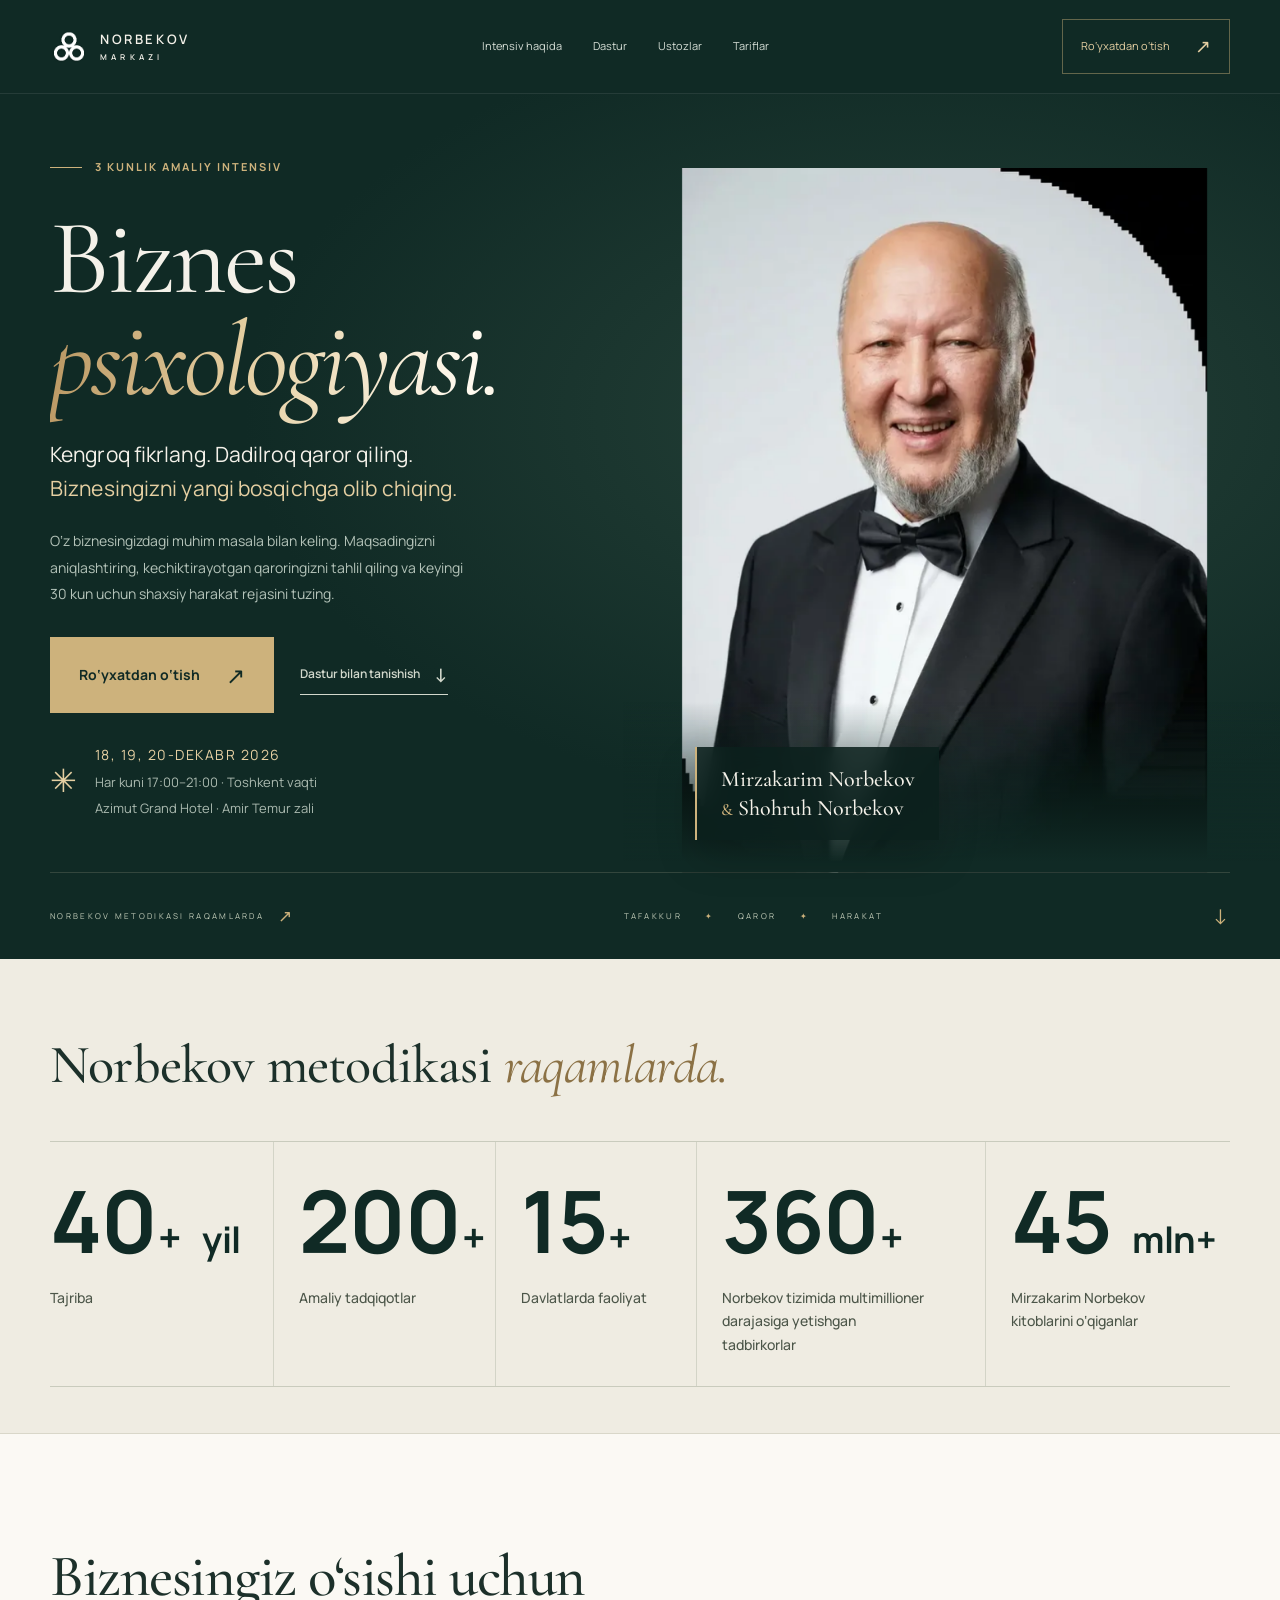
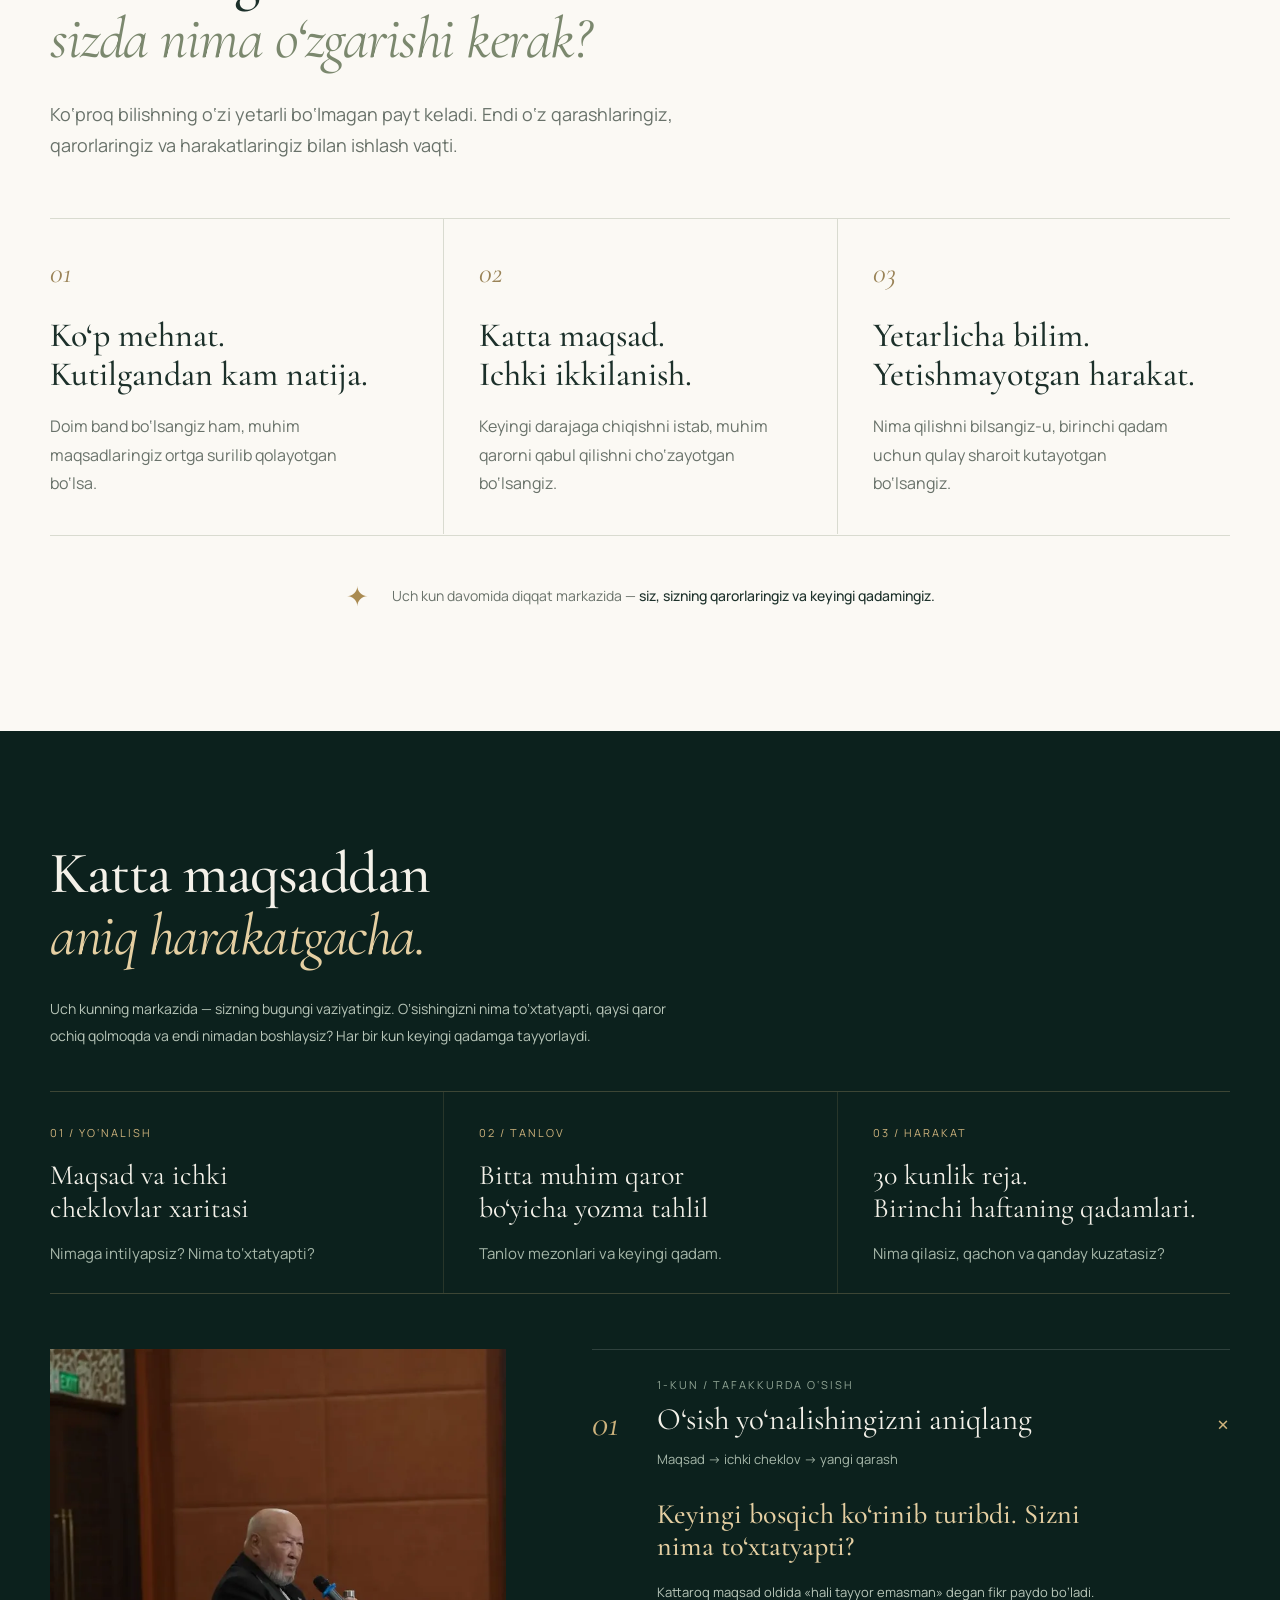
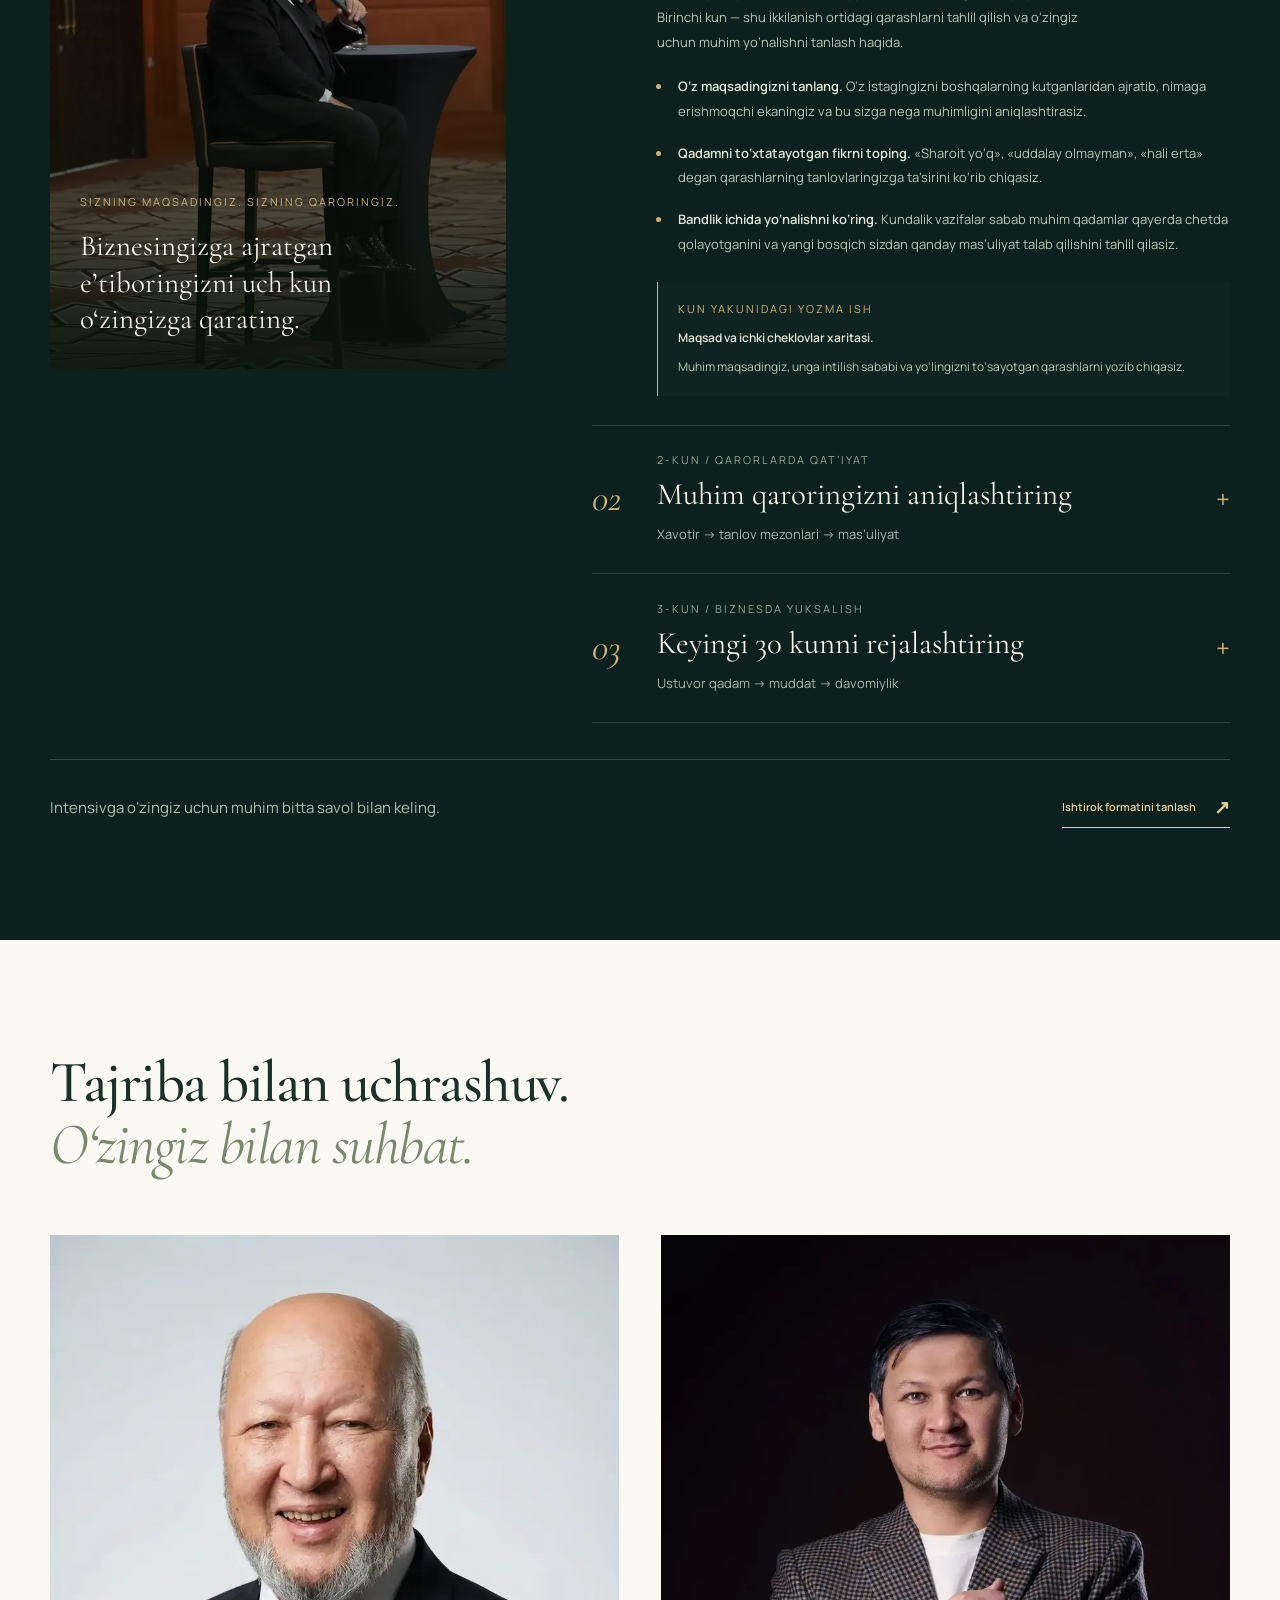
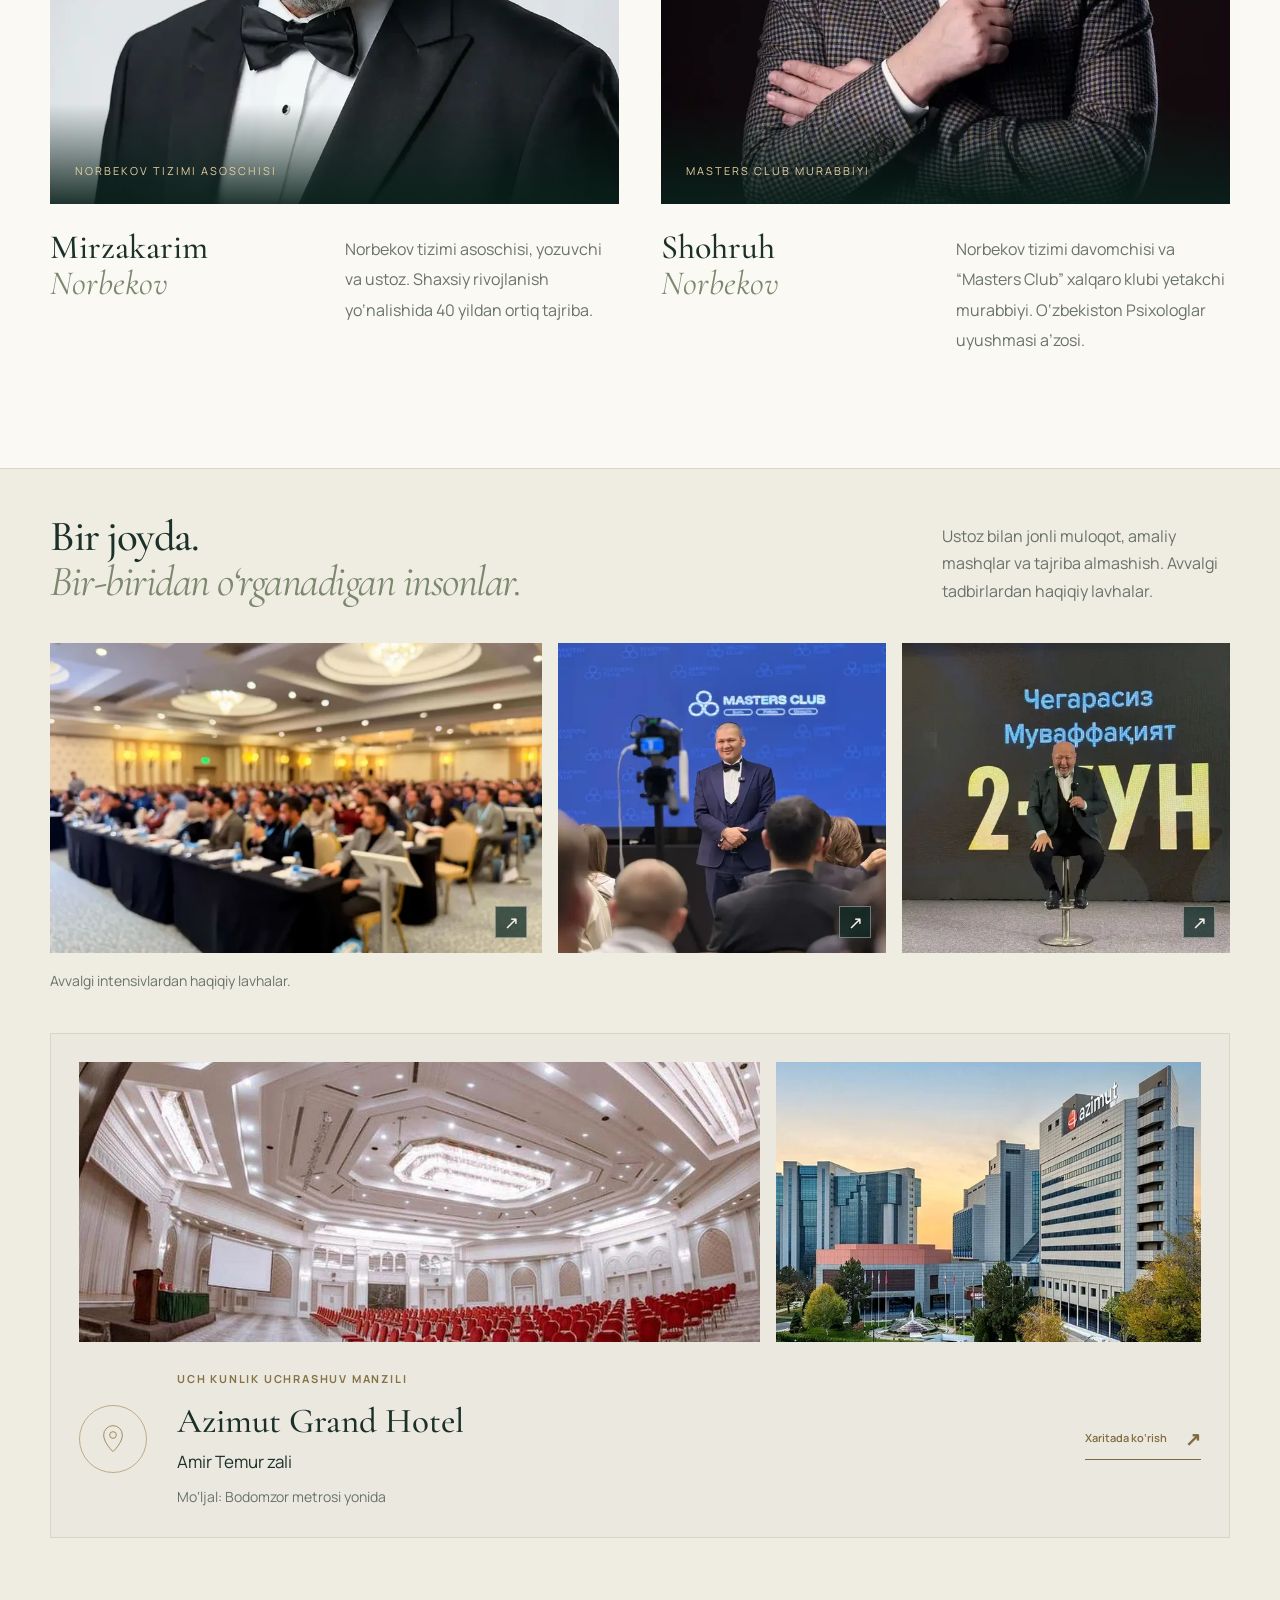
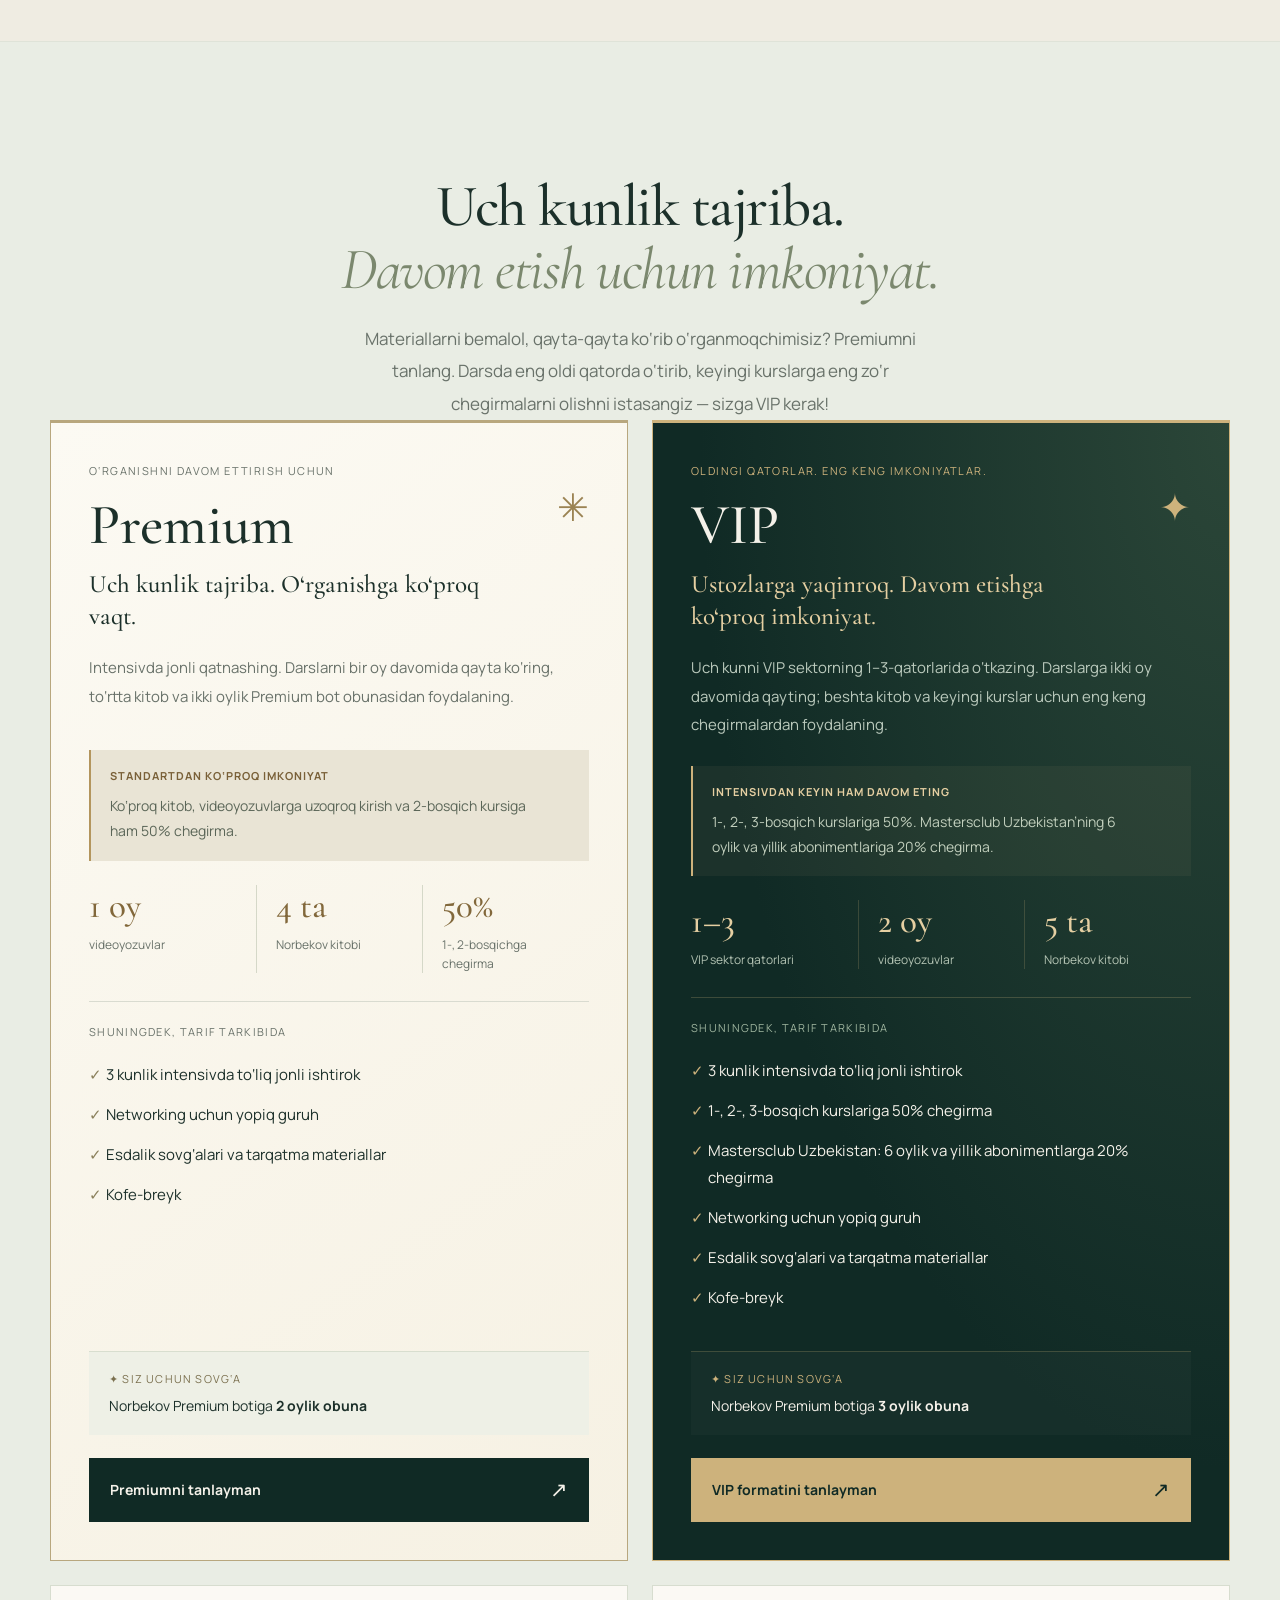
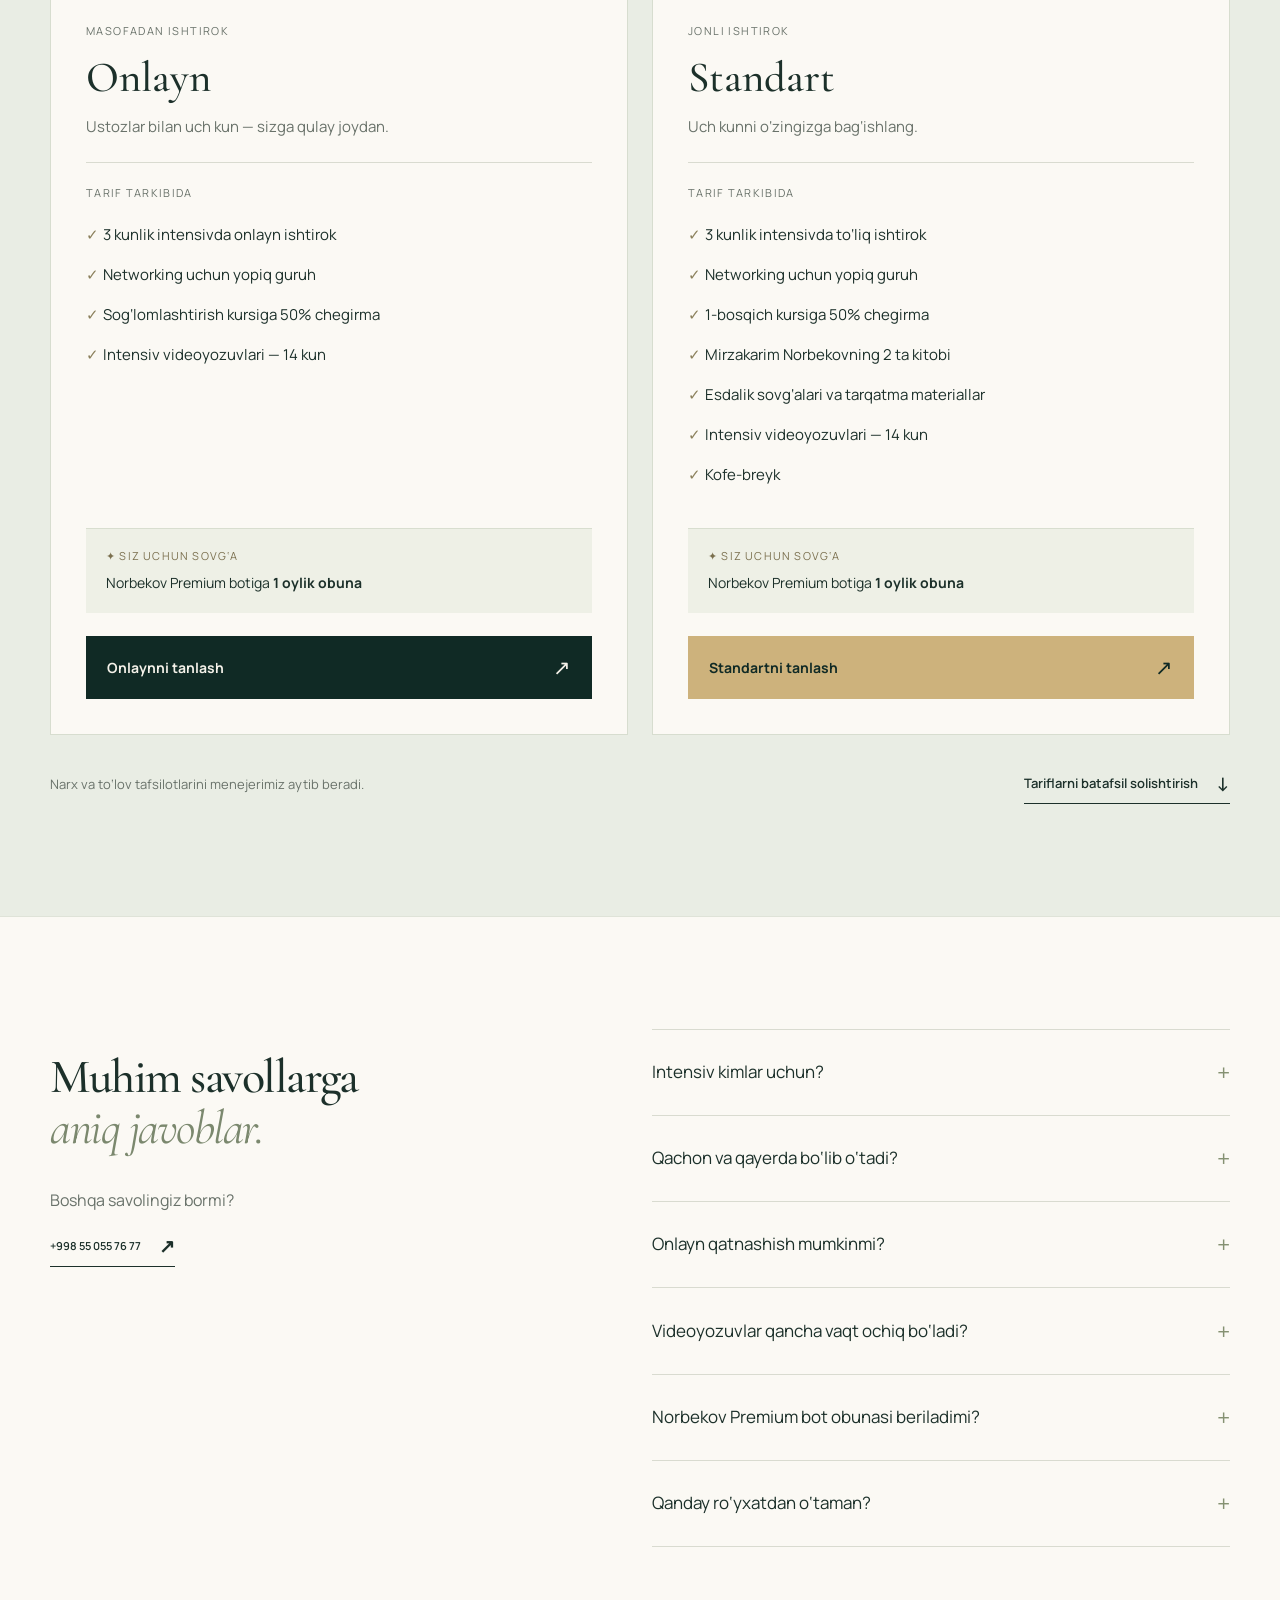
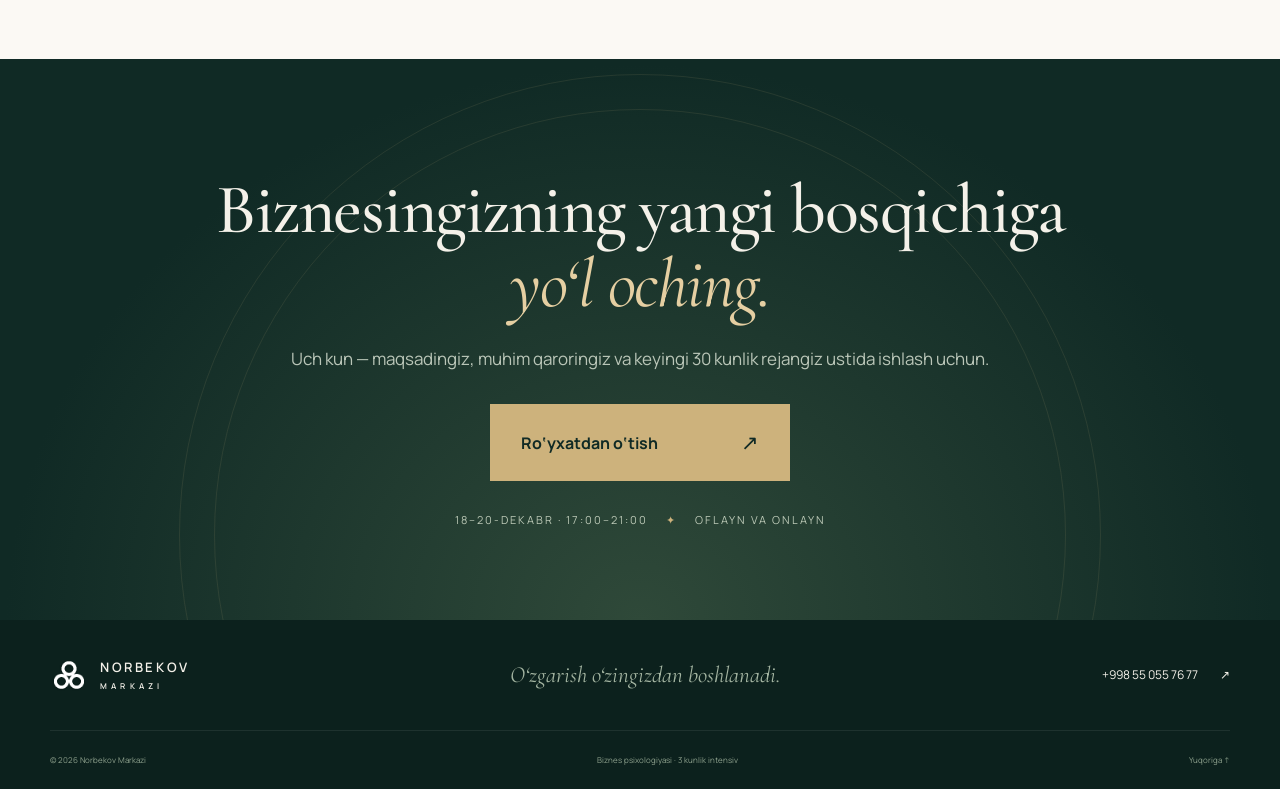
==== commit cd607180: "Saytdagi barcha narxlarni olib tashlash (tariflar, mobil CTA, popup, Rahmat sahifasi)" ====
--- a/index.html
+++ b/index.html
@@ -4,6 +4,7 @@
   <meta charset="UTF-8">
   <meta name="viewport" content="width=device-width,initial-scale=1">
   <meta name="theme-color" content="#102a25">
+  <meta name="facebook-domain-verification" content="2tgvue5fifjzsfd3volc80d6dp5v06" />
   <title>Biznes psixologiyasi — 3 kunlik intensiv | Norbekov Markazi</title>
   <meta name="description" content="Kengroq fikrlang. Dadilroq qaror qiling. Biznesingizni yangi bosqichga olib chiqing. Mirzakarim Norbekov va Shohruh Norbekov bilan 3 kunlik amaliy intensiv.">
   <meta property="og:title" content="Biznes psixologiyasi — Norbekov Markazi">
@@ -165,10 +166,8 @@
 
   <section class="pricing section" id="tariflar">
     <div class="container"><div class="pricing-heading"><h2>Uch kunlik tajriba.<br><em>Davom etish uchun imkoniyat.</em></h2><p>Materiallarni bemalol, qayta-qayta ko‘rib o‘rganmoqchimisiz? Premiumni tanlang. Darsda eng oldi qatorda o‘tirib, keyingi kurslarga eng zo‘r chegirmalarni olishni istasangiz — sizga VIP kerak!</p></div>
-      <div class="price-period"><span>TO‘LOV DAVRINI TANLANG</span><div class="period-options" role="group" aria-label="To‘lov davri"><button class="active" data-period="0" aria-pressed="true">30-noyabrgacha</button><button data-period="1" aria-pressed="false">1–15-dekabr</button><button data-period="2" aria-pressed="false">16-dekabrdan</button></div></div>
       <div id="plans" class="plans" aria-live="polite"></div>
-      <noscript><p>Tariflar (30-noyabrgacha / 1–15-dekabr / 16-dekabrdan): Onlayn — 1 900 000 / 2 200 000 / 2 500 000; Standart — 3 500 000 / 4 000 000 / 4 500 000; Premium — 3 900 000 / 4 500 000 / 5 000 000; VIP — 7 900 000 / 8 900 000 / 10 000 000 so‘m. Tafsilotlar: <a href="tel:+998550557677">+998 55 055 76 77</a>.</p></noscript>
-      <div class="pricing-note"><span>Ko‘rsatilgan narxlar tanlangan to‘lov davriga tegishli.</span><button id="compare-button" class="text-link" aria-expanded="false" aria-controls="comparison">Tariflarni batafsil solishtirish <span aria-hidden="true">↓</span></button></div>
+      <div class="pricing-note"><span>Narx va to‘lov tafsilotlarini menejerimiz aytib beradi.</span><button id="compare-button" class="text-link" aria-expanded="false" aria-controls="comparison">Tariflarni batafsil solishtirish <span aria-hidden="true">↓</span></button></div>
       <div id="comparison" class="comparison" hidden><div class="table-scroll" role="region" aria-label="Tariflar taqqoslanishi. Kichik ekranda yon tomonga suring." tabindex="0"><table><caption>Barcha imkoniyatlar bir qarashda</caption><thead><tr><th scope="col">Imkoniyat</th><th scope="col">Onlayn</th><th scope="col">Standart</th><th scope="col">Premium</th><th scope="col">VIP</th></tr></thead><tbody id="comparison-body"></tbody></table></div></div>
     </div>
   </section>
@@ -185,7 +184,7 @@
   <section class="closing dark"><div class="container closing-inner"><h2>Biznesingizning yangi bosqichiga<br><em>yo‘l oching.</em></h2><p>Uch kun — maqsadingiz, muhim qaroringiz va keyingi 30 kunlik rejangiz ustida ishlash uchun.</p><button class="button gold" data-register>Ro‘yxatdan o‘tish <span aria-hidden="true">↗</span></button><div class="closing-meta"><span>18–20-DEKABR · 17:00–21:00</span><i>✦</i><span>OFLAYN VA ONLAYN</span></div></div></section>
 </main>
 <footer class="footer dark"><div class="container footer-top"><a href="#" class="brand"><img decoding="async" src="assets/logo-norbekov.webp" alt="" width="46" height="40"><span>NORBEKOV<small>MARKAZI</small></span></a><p>O‘zgarish o‘zingizdan boshlanadi.</p><a href="tel:+998550557677">+998 55 055 76 77 <span aria-hidden="true">↗</span></a></div><div class="container footer-bottom"><span>© 2026 Norbekov Markazi</span><span>Biznes psixologiyasi · 3 kunlik intensiv</span><a href="#" aria-label="Sahifa boshiga">Yuqoriga ↑</a></div></footer>
-<div class="mobile-cta"><span>3 kunlik intensiv<small>1 900 000 so‘mdan*</small></span><button data-register>Ro‘yxatdan o‘tish ↗</button></div>
+<div class="mobile-cta"><span>3 kunlik intensiv<small>18–20-dekabr</small></span><button data-register>Ro‘yxatdan o‘tish ↗</button></div>
 <dialog class="contact-dialog registration-dialog" id="contact-dialog" aria-labelledby="contact-title">
   <button class="dialog-close" type="button" aria-label="Oynani yopish" data-close>×</button>
   <h2 id="contact-title">Ishtirok uchun ariza qoldiring.</h2>
@@ -193,7 +192,7 @@
   <div class="registration-event"><strong>18–20-dekabr · 17:00–21:00</strong><span>Azimut Grand Hotel · Amir Temur zali</span></div>
   <form id="registration-form" novalidate>
     <div class="form-field"><label for="registration-plan">Ishtirok tarifi</label><select id="registration-plan" name="plan"><option value="premium">Premium</option><option value="vip">VIP</option><option value="online">Onlayn</option><option value="standard">Standart</option></select><p class="field-help">Tarifni shu yerning o‘zida o‘zgartirishingiz mumkin.</p></div>
-    <div class="registration-summary" aria-live="polite"><div><span>SIZ TANLAGAN TARIF</span><strong id="selected-plan">Premium</strong></div><div><strong id="contact-price"></strong><span id="contact-period"></span></div></div>
+    <div class="registration-summary" aria-live="polite"><div><span>SIZ TANLAGAN TARIF</span><strong id="selected-plan">Premium</strong></div></div>
     <div class="form-field"><label for="registration-name">Ismingiz</label><input id="registration-name" name="name" type="text" autocomplete="given-name" maxlength="80" placeholder="Ismingizni kiriting" required aria-describedby="name-error"><p class="field-error" id="name-error" hidden></p></div>
     <div class="form-field"><label for="registration-phone">Telefon raqamingiz</label><input id="registration-phone" name="phone" type="tel" inputmode="tel" autocomplete="tel" maxlength="17" placeholder="+998 90 123 4567" required aria-describedby="phone-error"><p class="field-error" id="phone-error" hidden></p></div>
     <div class="form-trap" aria-hidden="true"><label for="registration-website">Website</label><input id="registration-website" name="website" tabindex="-1" autocomplete="off"></div>
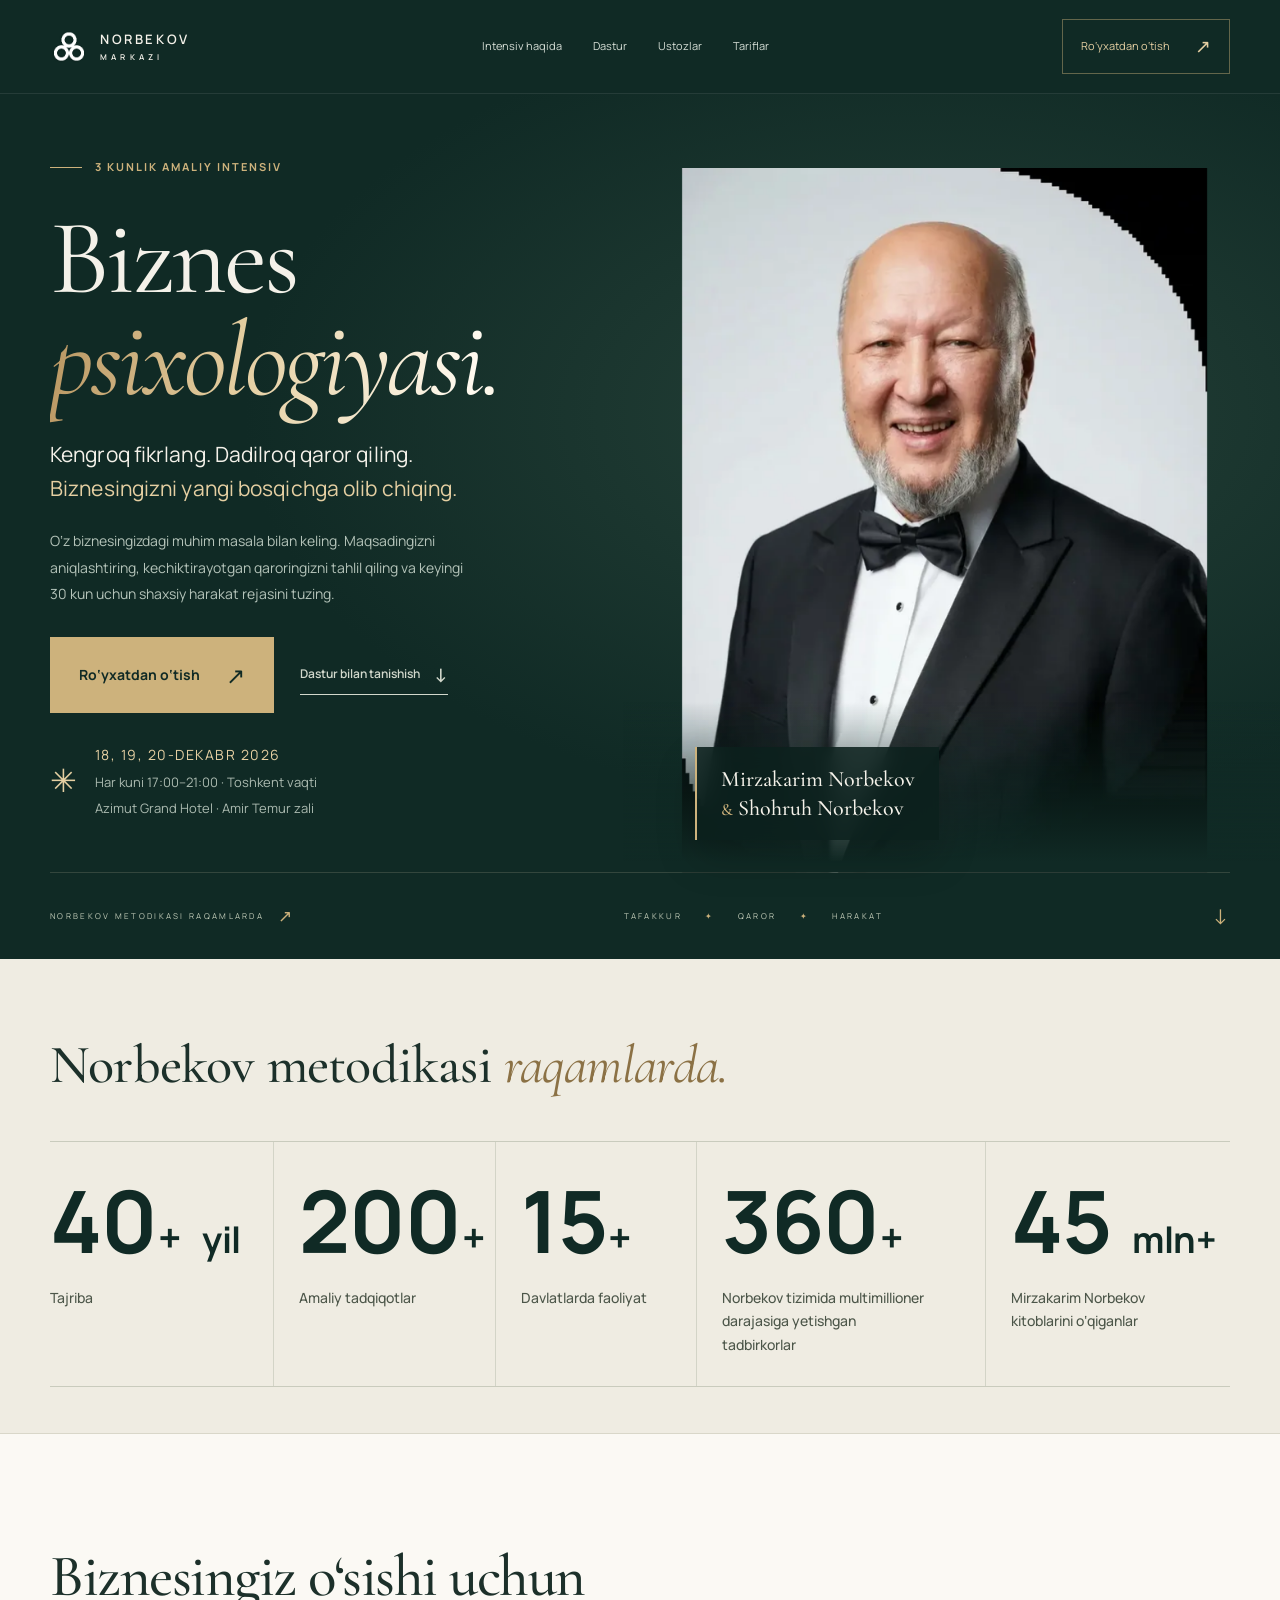
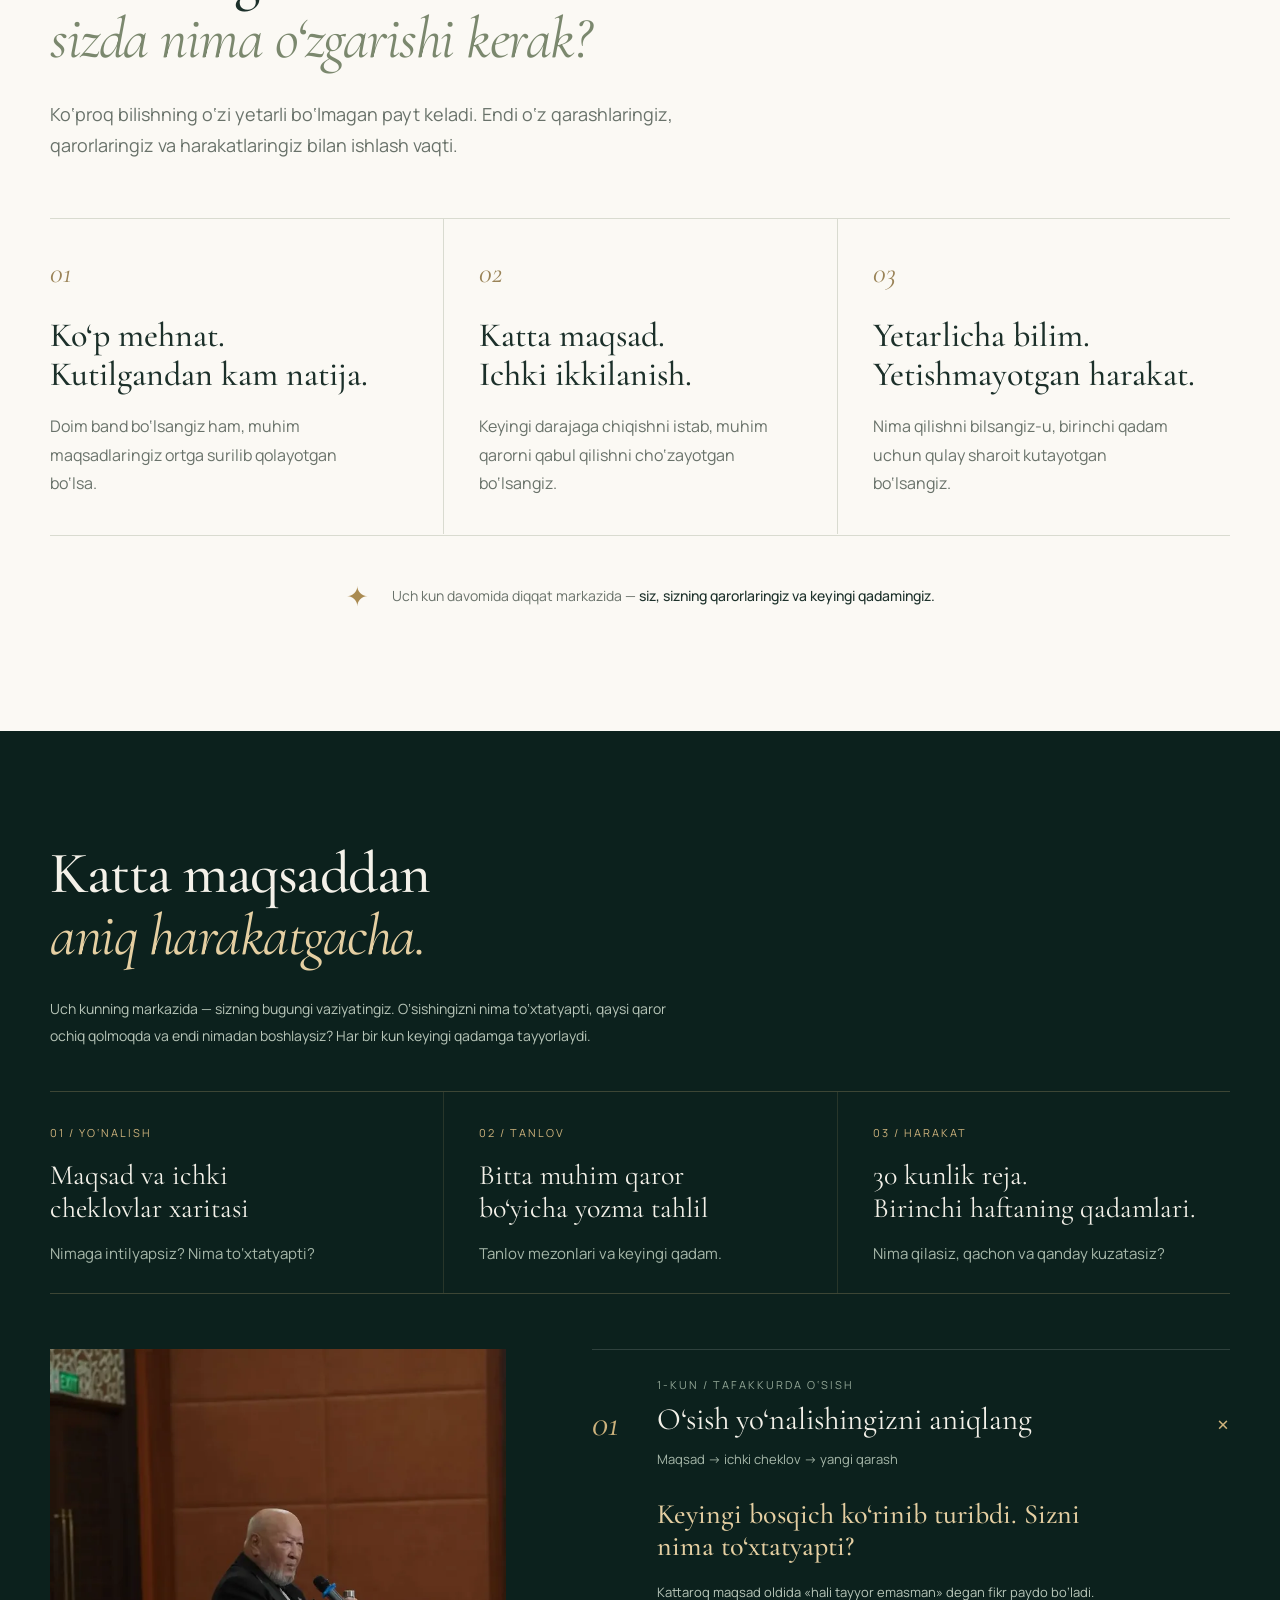
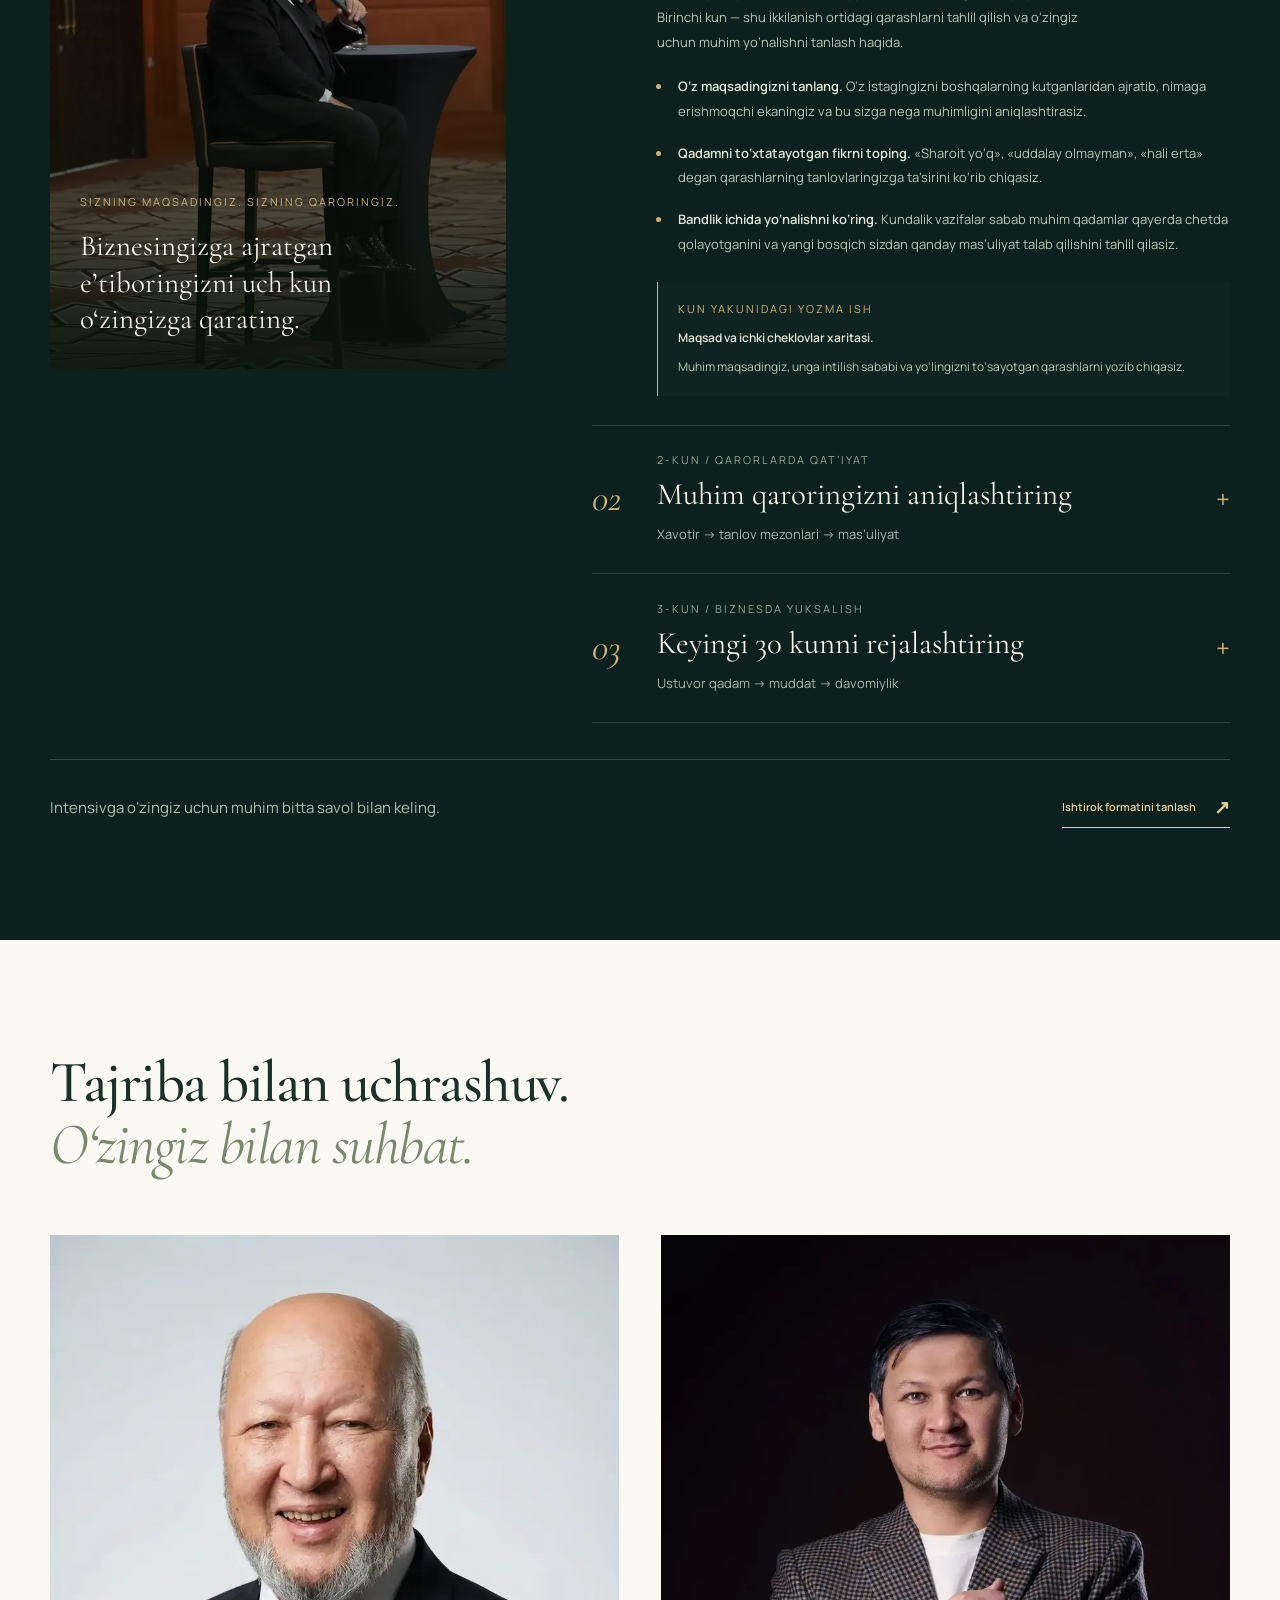
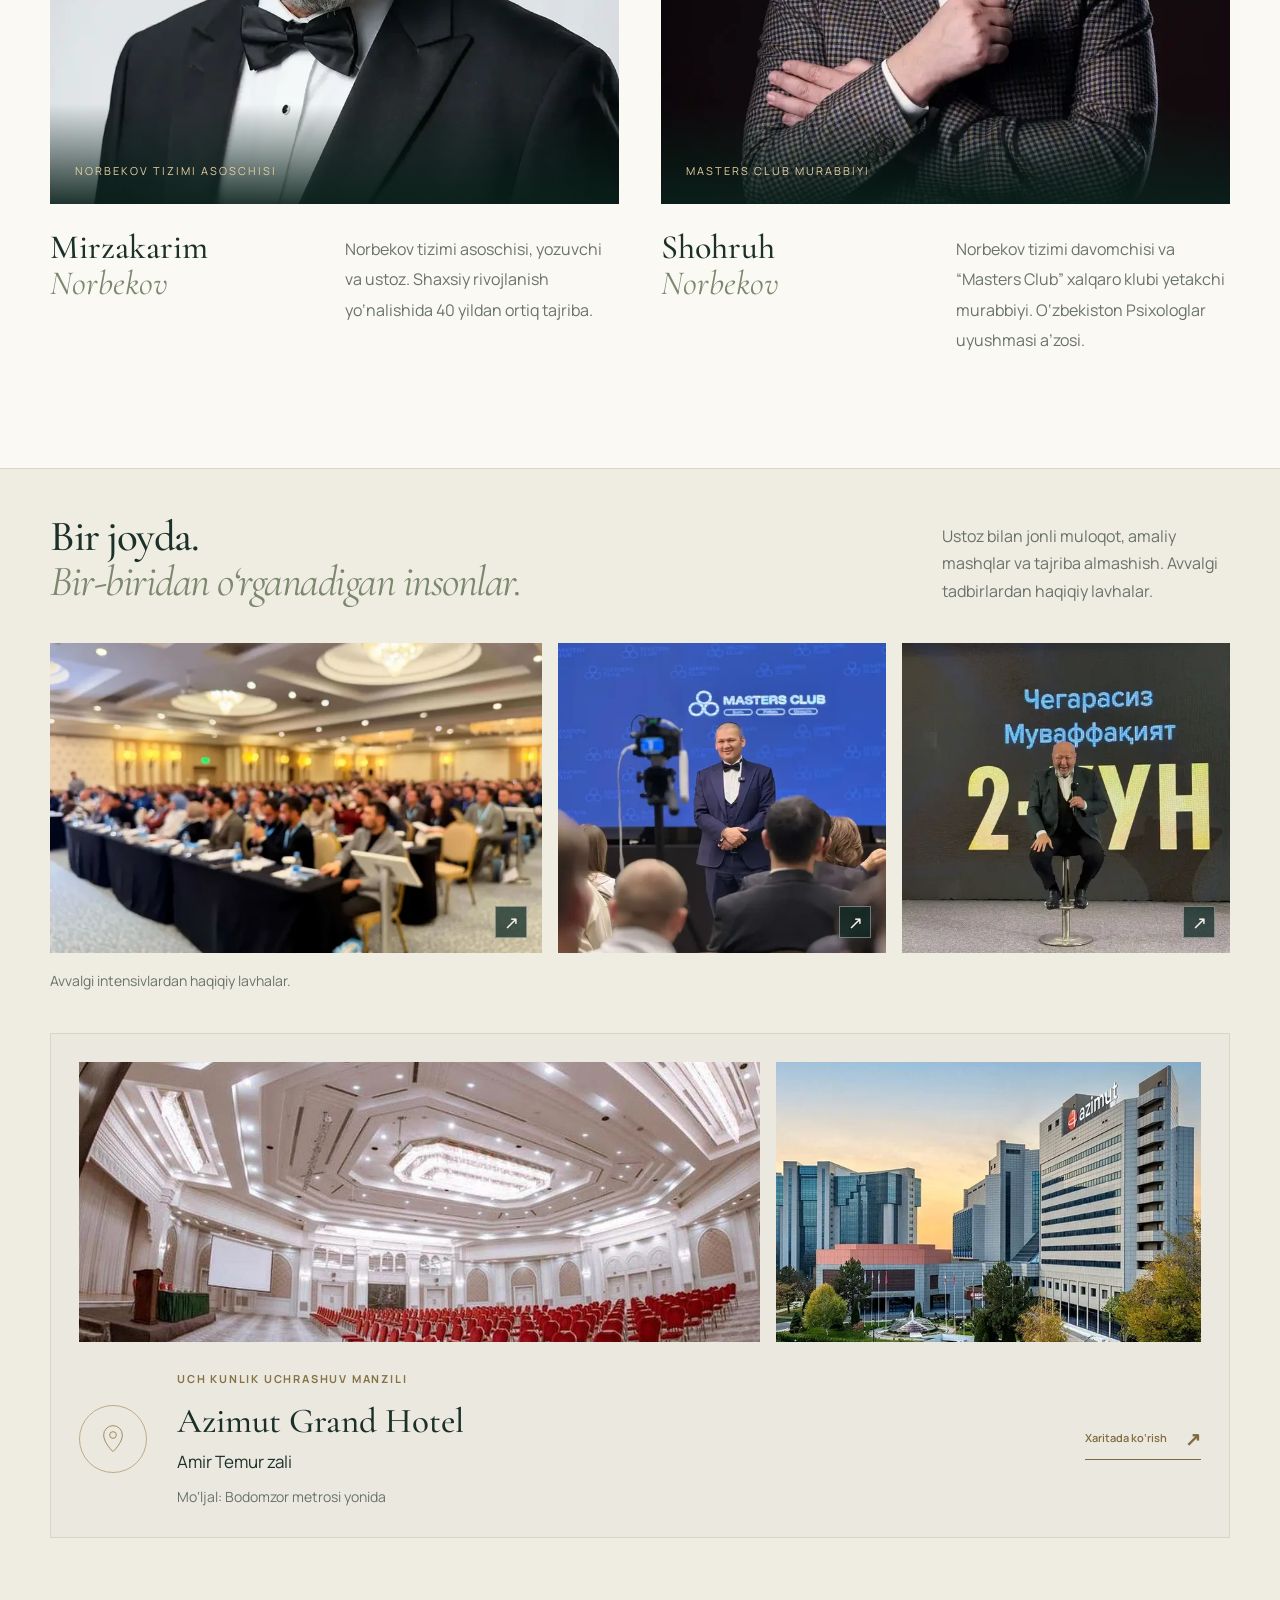
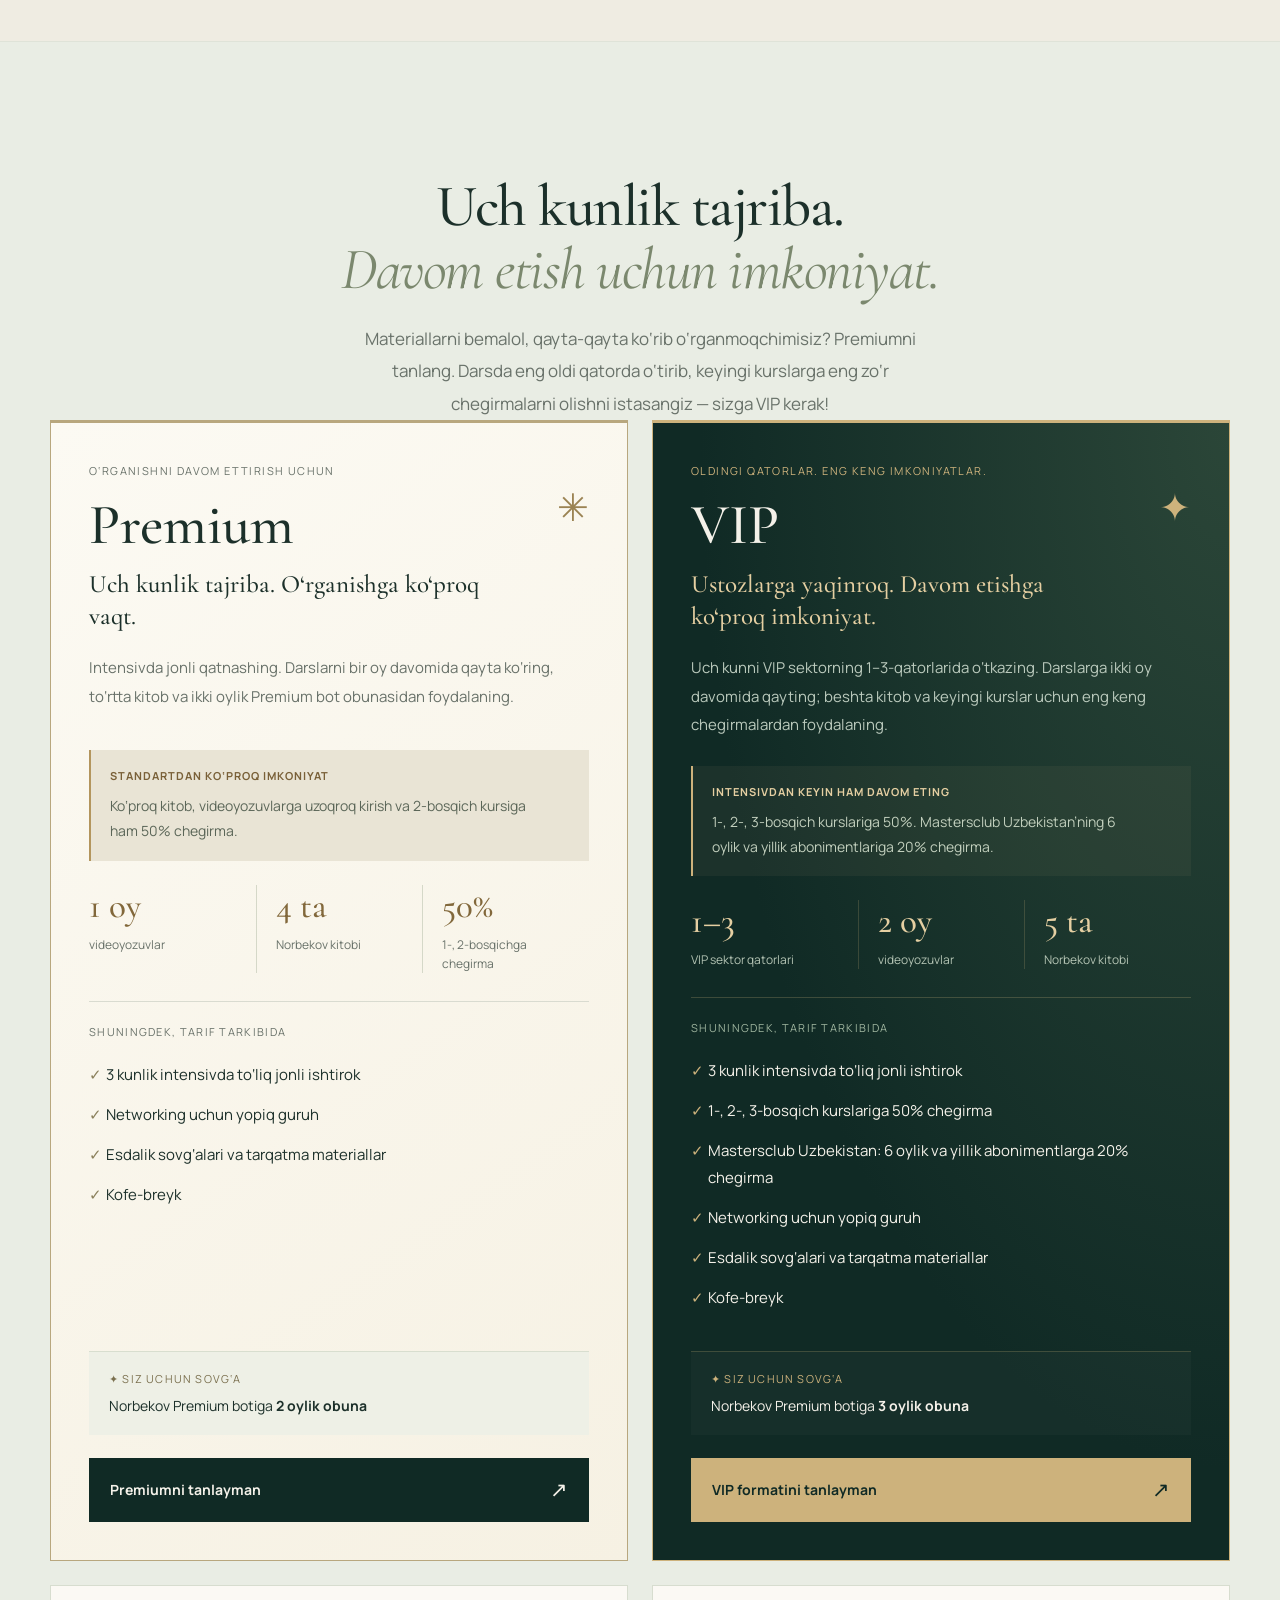
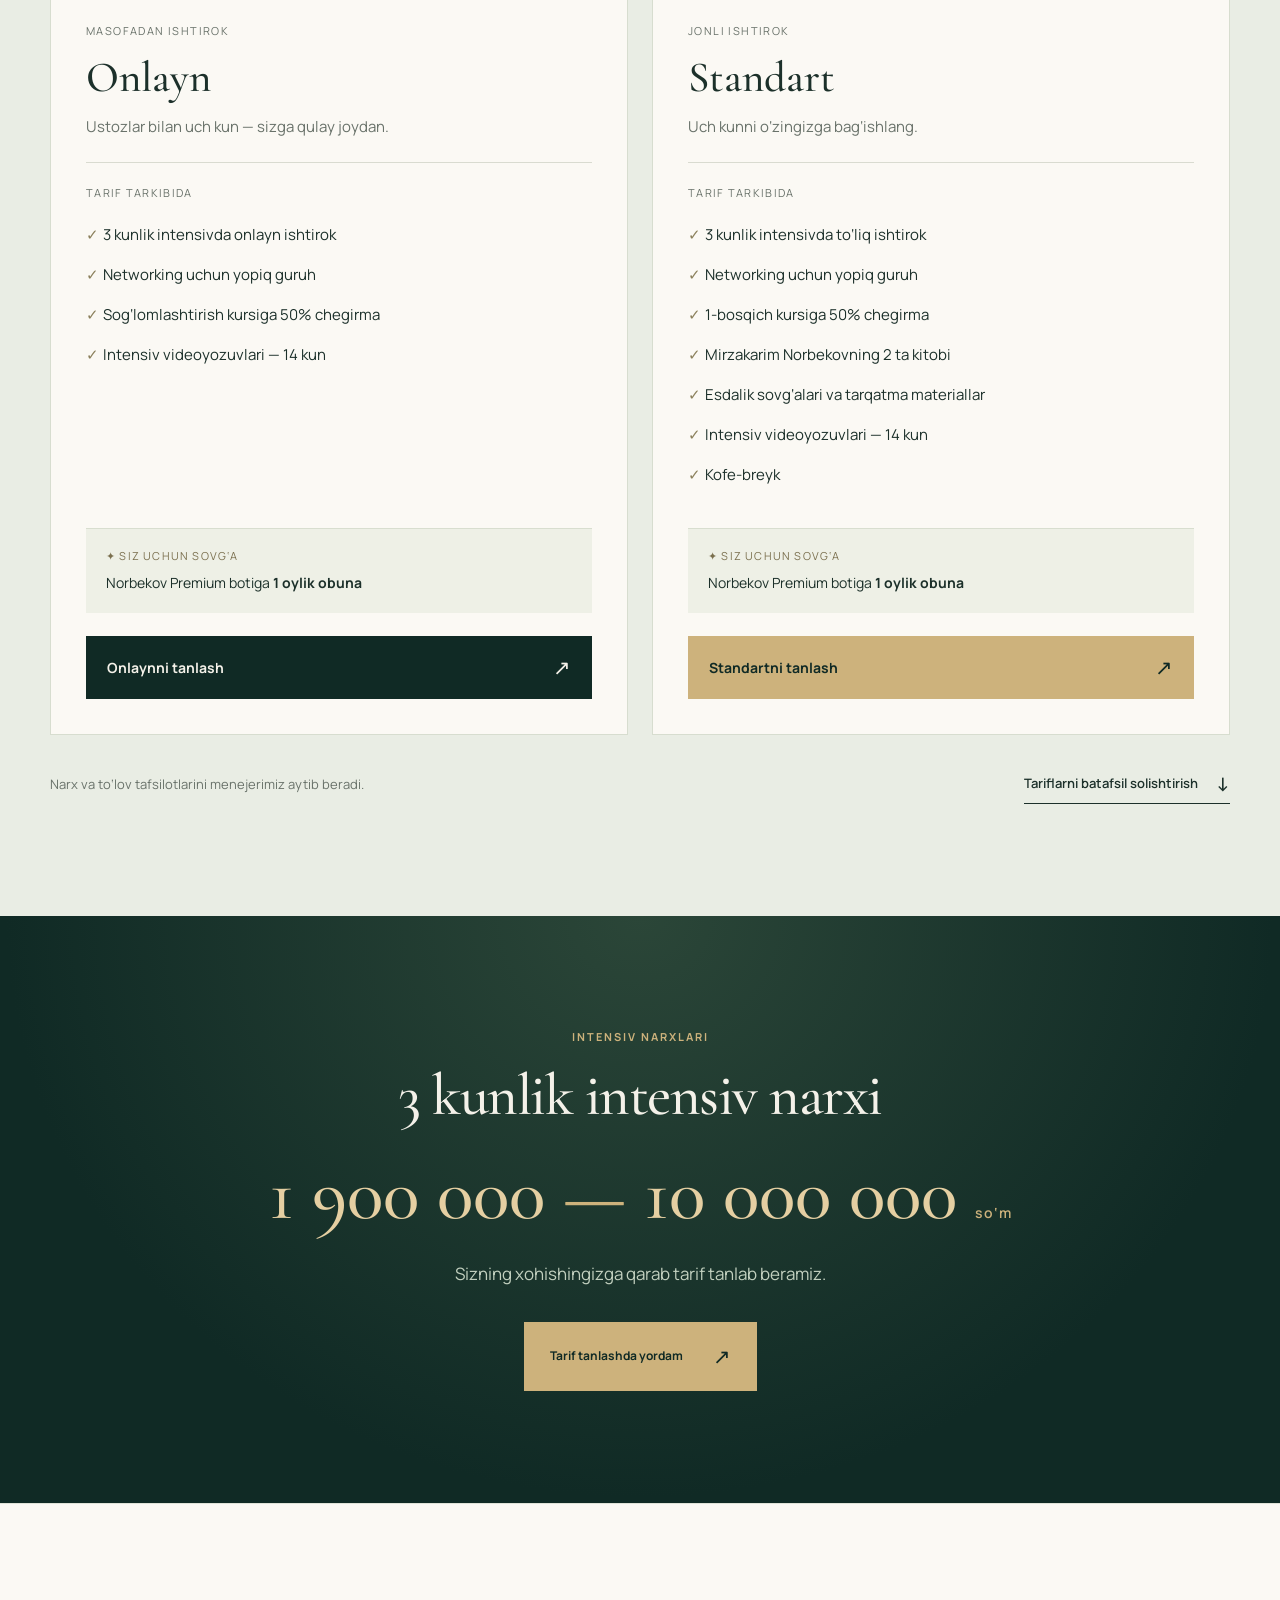
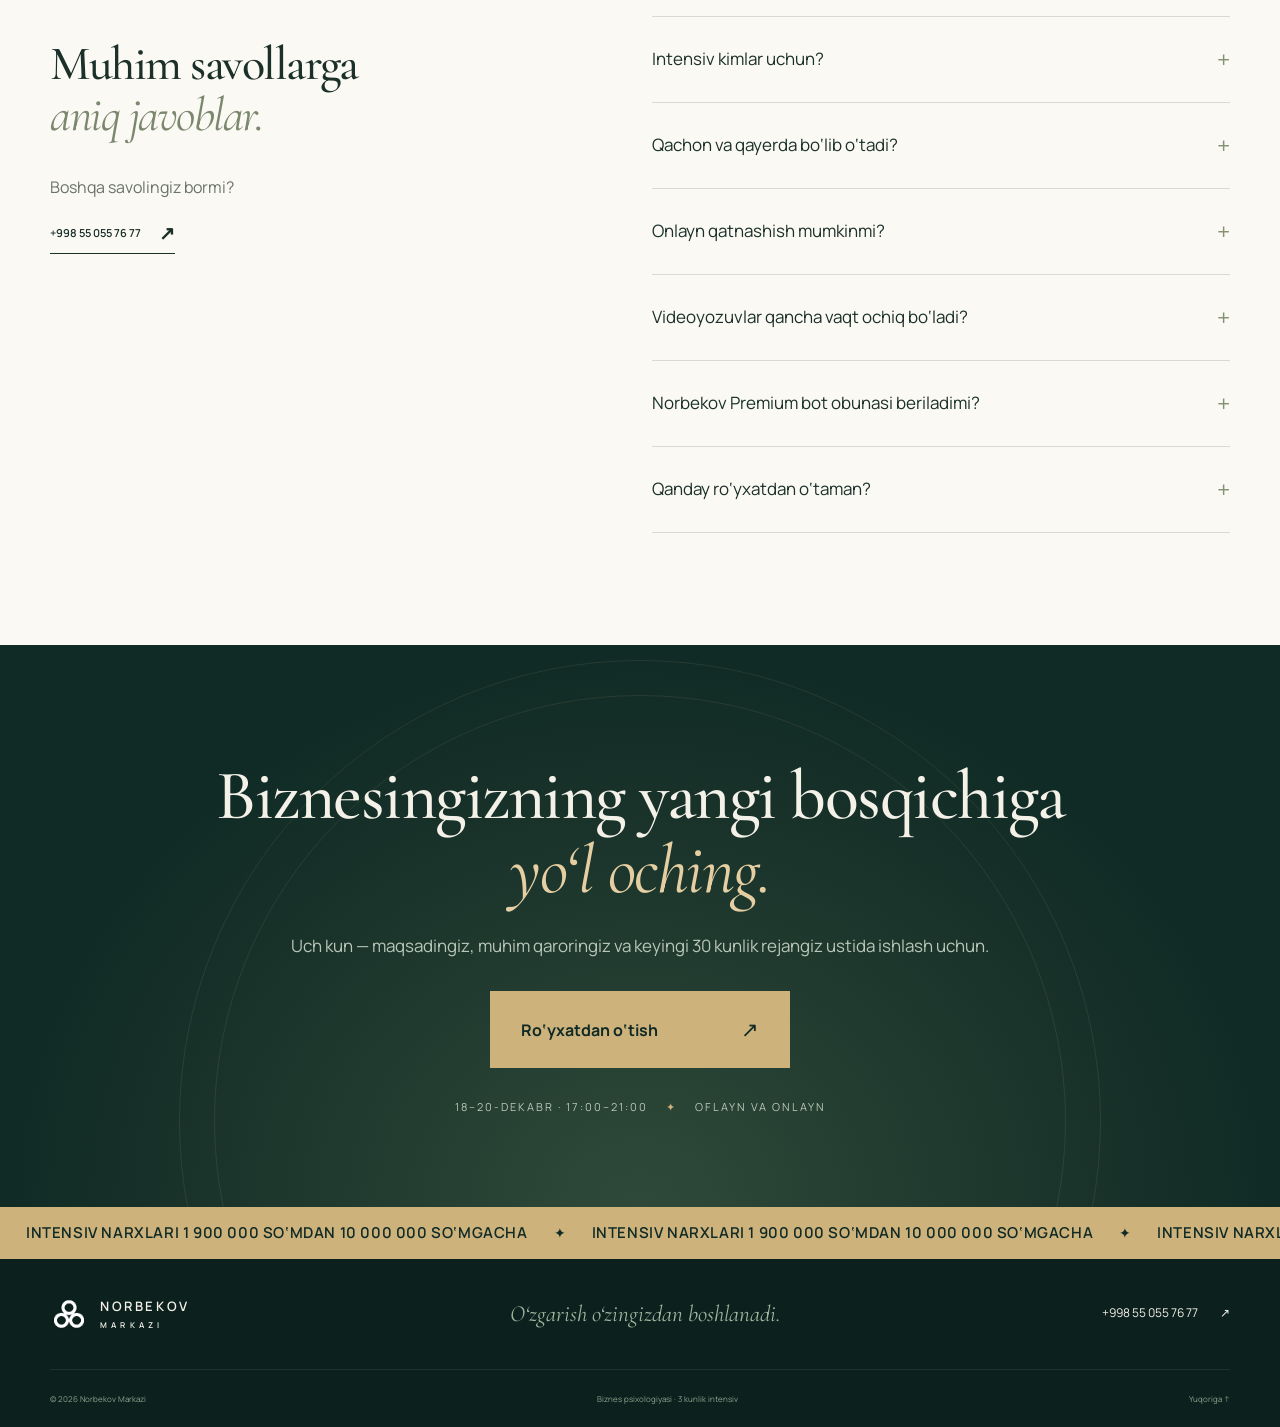
==== commit 55cfbfff: "Narxlar bo'limi va aylanuvchi narx yozuvi" ====
--- a/index.html
+++ b/index.html
@@ -171,6 +171,7 @@
       <div id="comparison" class="comparison" hidden><div class="table-scroll" role="region" aria-label="Tariflar taqqoslanishi. Kichik ekranda yon tomonga suring." tabindex="0"><table><caption>Barcha imkoniyatlar bir qarashda</caption><thead><tr><th scope="col">Imkoniyat</th><th scope="col">Onlayn</th><th scope="col">Standart</th><th scope="col">Premium</th><th scope="col">VIP</th></tr></thead><tbody id="comparison-body"></tbody></table></div></div>
     </div>
   </section>
+  <section class="price-range section dark" id="narxlar" aria-labelledby="price-range-title"><div class="container price-range-inner"><p class="eyebrow">INTENSIV NARXLARI</p><h2 id="price-range-title">3 kunlik intensiv narxi</h2><p class="price-range-value"><span>1 900 000</span><i aria-hidden="true">—</i><span>10 000 000</span> <small>so‘m</small></p><p class="price-range-text">Sizning xohishingizga qarab tarif tanlab beramiz.</p><button class="button gold" data-register>Tarif tanlashda yordam <span aria-hidden="true">↗</span></button></div></section>
 
   <section class="faq section"><div class="container faq-grid"><div><h2>Muhim savollarga<br><em>aniq javoblar.</em></h2><p>Boshqa savolingiz bormi?</p><a class="text-link" href="tel:+998550557677">+998 55 055 76 77 <span aria-hidden="true">↗</span></a></div><div class="faq-list">
     <details><summary>Intensiv kimlar uchun?<span aria-hidden="true">+</span></summary><p>Tadbirkorlar, rahbarlar hamda o‘z qarashlari, qarorlari va shaxsiy o‘sishi ustida ishlashni istagan insonlar uchun. Dastur biznes psixologiyasi va shaxsiy rivojlanishga yo‘naltirilgan.</p></details>
@@ -183,6 +184,7 @@
 
   <section class="closing dark"><div class="container closing-inner"><h2>Biznesingizning yangi bosqichiga<br><em>yo‘l oching.</em></h2><p>Uch kun — maqsadingiz, muhim qaroringiz va keyingi 30 kunlik rejangiz ustida ishlash uchun.</p><button class="button gold" data-register>Ro‘yxatdan o‘tish <span aria-hidden="true">↗</span></button><div class="closing-meta"><span>18–20-DEKABR · 17:00–21:00</span><i>✦</i><span>OFLAYN VA ONLAYN</span></div></div></section>
 </main>
+<div class="price-ticker" role="marquee" aria-label="Intensiv narxlari 1 900 000 so‘mdan 10 000 000 so‘mgacha"><div class="price-ticker-track" aria-hidden="true"><div><span>Intensiv narxlari 1 900 000 so‘mdan 10 000 000 so‘mgacha</span><i aria-hidden="true">✦</i><span>Intensiv narxlari 1 900 000 so‘mdan 10 000 000 so‘mgacha</span><i aria-hidden="true">✦</i><span>Intensiv narxlari 1 900 000 so‘mdan 10 000 000 so‘mgacha</span><i aria-hidden="true">✦</i><span>Intensiv narxlari 1 900 000 so‘mdan 10 000 000 so‘mgacha</span><i aria-hidden="true">✦</i></div><div><span>Intensiv narxlari 1 900 000 so‘mdan 10 000 000 so‘mgacha</span><i aria-hidden="true">✦</i><span>Intensiv narxlari 1 900 000 so‘mdan 10 000 000 so‘mgacha</span><i aria-hidden="true">✦</i><span>Intensiv narxlari 1 900 000 so‘mdan 10 000 000 so‘mgacha</span><i aria-hidden="true">✦</i><span>Intensiv narxlari 1 900 000 so‘mdan 10 000 000 so‘mgacha</span><i aria-hidden="true">✦</i></div></div></div>
 <footer class="footer dark"><div class="container footer-top"><a href="#" class="brand"><img decoding="async" src="assets/logo-norbekov.webp" alt="" width="46" height="40"><span>NORBEKOV<small>MARKAZI</small></span></a><p>O‘zgarish o‘zingizdan boshlanadi.</p><a href="tel:+998550557677">+998 55 055 76 77 <span aria-hidden="true">↗</span></a></div><div class="container footer-bottom"><span>© 2026 Norbekov Markazi</span><span>Biznes psixologiyasi · 3 kunlik intensiv</span><a href="#" aria-label="Sahifa boshiga">Yuqoriga ↑</a></div></footer>
 <div class="mobile-cta"><span>3 kunlik intensiv<small>18–20-dekabr</small></span><button data-register>Ro‘yxatdan o‘tish ↗</button></div>
 <dialog class="contact-dialog registration-dialog" id="contact-dialog" aria-labelledby="contact-title">
--- a/style.css
+++ b/style.css
@@ -38,3 +38,8 @@
 .nav-cta{background:transparent}.mobile-cta>button{font-size:10px;background:var(--gold);color:var(--green);padding:13px 16px;font-weight:700;border:0;white-space:nowrap}.registration-dialog{width:570px;padding:34px 38px;background:linear-gradient(145deg,#fbf9f3,#f1eee4)}.registration-dialog h2{font-size:43px;line-height:1.05;margin-top:15px}.registration-intro{font-size:15px;line-height:1.7;color:var(--muted);margin-top:15px;max-width:410px}.registration-event{padding:12px 0 16px;margin:16px 0 17px;border-bottom:1px solid var(--line)}.registration-event strong,.registration-event span{display:block;font-size:15px}.registration-event span{font-size:13px;color:var(--muted);margin-top:3px}.form-field{margin-top:15px}.form-field label{display:block;font-size:13px;font-weight:600;margin-bottom:7px}.form-field input,.form-field select{display:block;width:100%;min-height:47px;padding:11px 13px;border:1px solid #cbd1c3;border-radius:0;background:#fffdf8;color:var(--ink);font-family:var(--sans);font-size:15px}.form-field input:focus,.form-field select:focus{outline:2px solid #b3955d;outline-offset:2px}.form-field input[aria-invalid=true]{border-color:#a23c36}.form-field input::placeholder{color:#8c9387}.field-help{font-size:12px;color:var(--muted);margin-top:6px}.field-error{font-size:12px;color:#a23c36;margin-top:6px}.registration-summary{display:flex;align-items:center;justify-content:space-between;gap:16px;margin-top:15px;padding:16px 18px;background:var(--green);color:var(--cream);border-left:3px solid var(--gold)}.registration-summary>div:last-child{text-align:right}.registration-summary span{display:block;font-size:11px;letter-spacing:.5px;color:#c2d0bf}.registration-summary>div:first-child span{letter-spacing:1.1px;color:var(--gold)}.registration-summary>div:first-child strong{font:500 29px/1.1 var(--serif);display:block;margin-top:5px}.registration-summary>div:last-child strong{display:block;font-size:20px;white-space:nowrap;margin-bottom:3px}.registration-dialog[data-plan=vip] .registration-summary{background:linear-gradient(110deg,#102a25,#324332);border-color:#e5cfa2}.form-trap{position:absolute;width:1px;height:1px;overflow:hidden;clip-path:inset(50%)}.registration-status{font-size:13px;line-height:1.6;margin-top:17px;color:var(--muted);background:#e7e9dc;padding:10px 12px}.registration-status.error{background:#f1e1d8;color:#943e33}.registration-dialog .registration-submit{margin:14px 0 12px;min-height:56px;padding:14px 20px;font-size:15px}.registration-submit:disabled{opacity:.5;cursor:default;transform:none}.registration-contact{display:block;text-align:center;font-size:13px;text-decoration:underline;text-underline-offset:4px;line-height:1.6}.registration-dialog .dialog-note{font-size:11px;margin-top:15px}.thank-you-page{min-height:100dvh;background:var(--deep);color:var(--cream)}.thank-you-header{position:relative;height:94px}.thank-you-main{min-height:calc(100dvh - 160px);display:flex;align-items:center;padding:60px 0}.thank-you-grid{display:grid;grid-template-columns:1.25fr 1fr;gap:85px;align-items:center}.thank-you-symbol{width:65px;height:65px;border:1px solid #cdb27c70;display:grid;place-items:center;border-radius:50%;font:400 32px var(--serif);color:var(--gold);margin-bottom:27px}.thank-you-copy h1{font:400 clamp(54px,5.6vw,82px)/1.01 var(--serif);letter-spacing:-1.8px;margin:22px 0 25px}.thank-you-copy h1 em{color:var(--gold-light)}.thank-you-description{max-width:470px;font-size:13px;line-height:1.9;color:#b7c8b9}.thank-you-actions{display:flex;align-items:center;gap:27px;margin-top:30px;flex-wrap:wrap}.thank-you-card{border:1px solid #cdb27c60;padding:37px;background:linear-gradient(140deg,#20382e,#112a24);position:relative}.thank-you-card:before{content:'✦';position:absolute;right:32px;top:22px;color:var(--gold);font-size:29px}.thank-you-card h2{font-size:43px;margin-top:22px;color:var(--gold-light);letter-spacing:-.7px}.thank-you-card .eyebrow{color:var(--gold);font-size:8px;max-width:230px}.confirmation-plan{padding:19px 0;border-bottom:1px solid #cdb27c35;margin-bottom:22px}.confirmation-plan span{display:block;color:#b7c8b9;font-size:10px}.confirmation-plan strong{display:block;font:500 28px var(--serif);margin-top:3px}.thank-you-detail{padding:20px 0;border-bottom:1px solid #cdb27c35}.thank-you-detail:last-child{border:0;padding-bottom:0}.thank-you-detail>span{display:block;font-size:8px;letter-spacing:1.3px;color:var(--gold);margin-bottom:7px}.thank-you-detail strong{font-size:14px;font-weight:500;display:block}.thank-you-detail p{font-size:11px;color:#b7c8b9;margin-top:5px}.thank-you-footer{border-top:1px solid #cdb27c25;font-size:9px;color:#afbead;padding:22px 0}.thank-you-footer>.container{display:flex;justify-content:space-between;gap:20px}.thank-you-note{font-size:10px;color:#9bad9c;margin-top:24px;max-width:460px;line-height:1.8}
 @media(max-width:900px){.thank-you-grid{gap:35px}.thank-you-card{padding:30px}.thank-you-copy h1{font-size:61px}.thank-you-main{padding:50px 0}.thank-you-header .brand>span{font-size:11px}}
 @media(max-width:640px){.registration-dialog{max-width:calc(100% - 24px);max-height:calc(100dvh - 24px);padding:29px 22px;overscroll-behavior:contain}.registration-dialog h2{font-size:39px}.registration-summary{padding:14px 12px;gap:10px}.registration-summary>div:last-child strong{font-size:18px}.registration-summary>div:first-child strong{font-size:26px}.registration-summary span{font-size:10px}.registration-dialog .dialog-close{top:6px;right:7px}.registration-dialog .dialog-note{font-size:11px}.thank-you-header{height:77px}.thank-you-header .nav-wrap{gap:12px}.thank-you-header .nav-cta{font-size:9px}.thank-you-main{padding:38px 0 45px;min-height:0}.thank-you-grid{grid-template-columns:1fr;gap:35px}.thank-you-symbol{width:53px;height:53px;font-size:27px;margin-bottom:24px}.thank-you-copy h1{font-size:59px;margin:19px 0 22px}.thank-you-description{font-size:12px}.thank-you-card{padding:28px}.thank-you-card h2{font-size:40px}.thank-you-card:before{right:25px}.thank-you-actions{gap:20px;margin-top:26px}.thank-you-actions .button{font-size:11px;padding:16px 20px;min-height:52px}.thank-you-actions .text-link{font-size:10px}.thank-you-footer>.container{flex-direction:column;gap:7px}.thank-you-note{margin-top:20px}}
+
+.price-range{text-align:center;background:radial-gradient(ellipse at 50% 0%,#2b4638,var(--green) 70%)}.price-range-inner{display:flex;flex-direction:column;align-items:center}.price-range .eyebrow{color:var(--gold);letter-spacing:2px;font-size:11px}.price-range h2{margin-top:18px;color:var(--cream)}.price-range-value{font:500 clamp(40px,6vw,76px)/1.1 var(--serif);color:var(--gold-light);margin-top:26px;display:flex;flex-wrap:wrap;justify-content:center;align-items:baseline;gap:6px 18px}.price-range-value i{font-style:normal;color:var(--gold)}.price-range-value small{font:600 14px var(--sans);letter-spacing:1px;color:var(--gold)}.price-range-text{font-size:17px;line-height:1.8;color:#c2d0bf;max-width:520px;margin:22px 0 32px}
+.price-ticker{overflow:hidden;background:var(--gold);color:var(--green);padding:14px 0;white-space:nowrap}.price-ticker-track{display:flex;width:max-content;animation:price-ticker 32s linear infinite}.price-ticker-track>div{display:flex;align-items:center}.price-ticker span{font:600 15px var(--sans);letter-spacing:.6px;padding:0 26px;text-transform:uppercase}.price-ticker i{font-style:normal;font-size:14px}@keyframes price-ticker{from{transform:translateX(0)}to{transform:translateX(-50%)}}
+@media(max-width:640px){.price-range-value{font-size:44px;flex-direction:column;align-items:center;gap:0}.price-range-value i{font-size:28px;line-height:1}.price-range-text{font-size:15px}.price-ticker{padding:11px 0}.price-ticker span{font-size:12px;padding:0 18px}}
+@media(prefers-reduced-motion:reduce){.price-ticker-track{animation-duration:90s}}
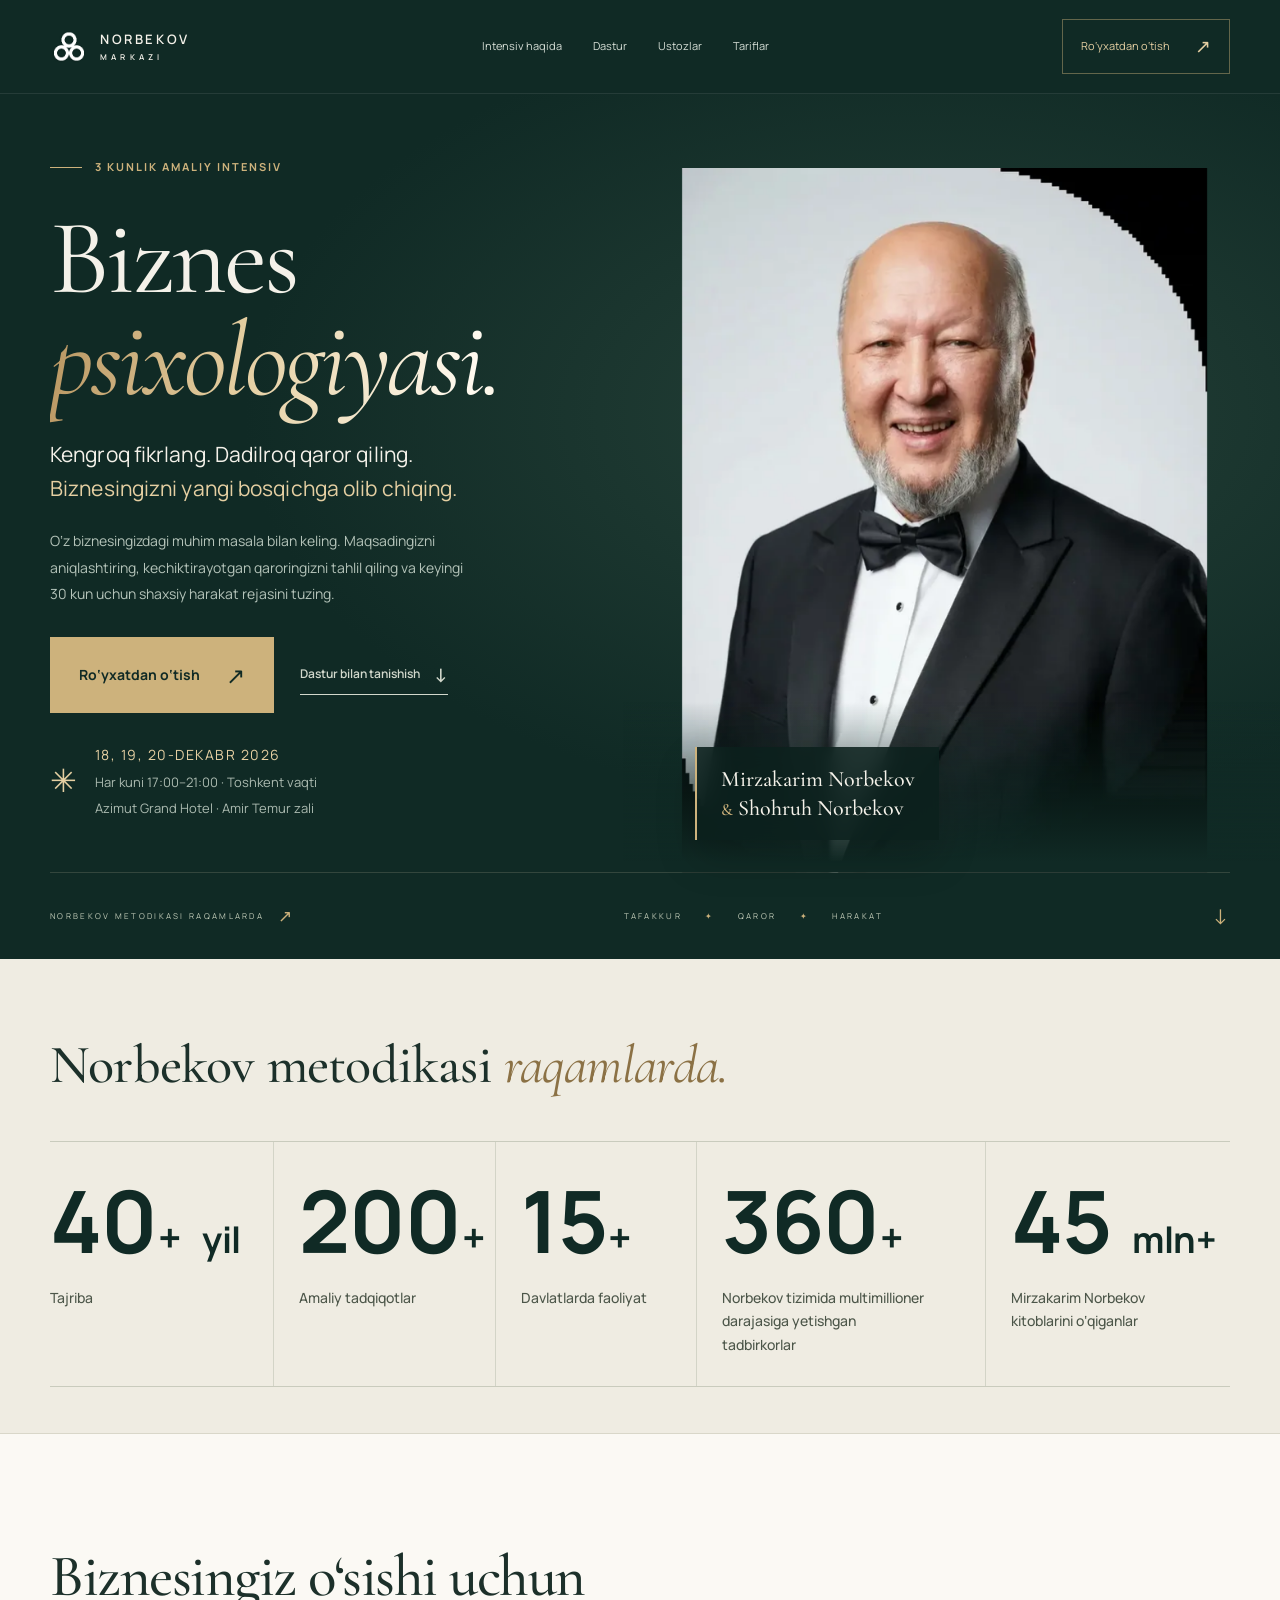
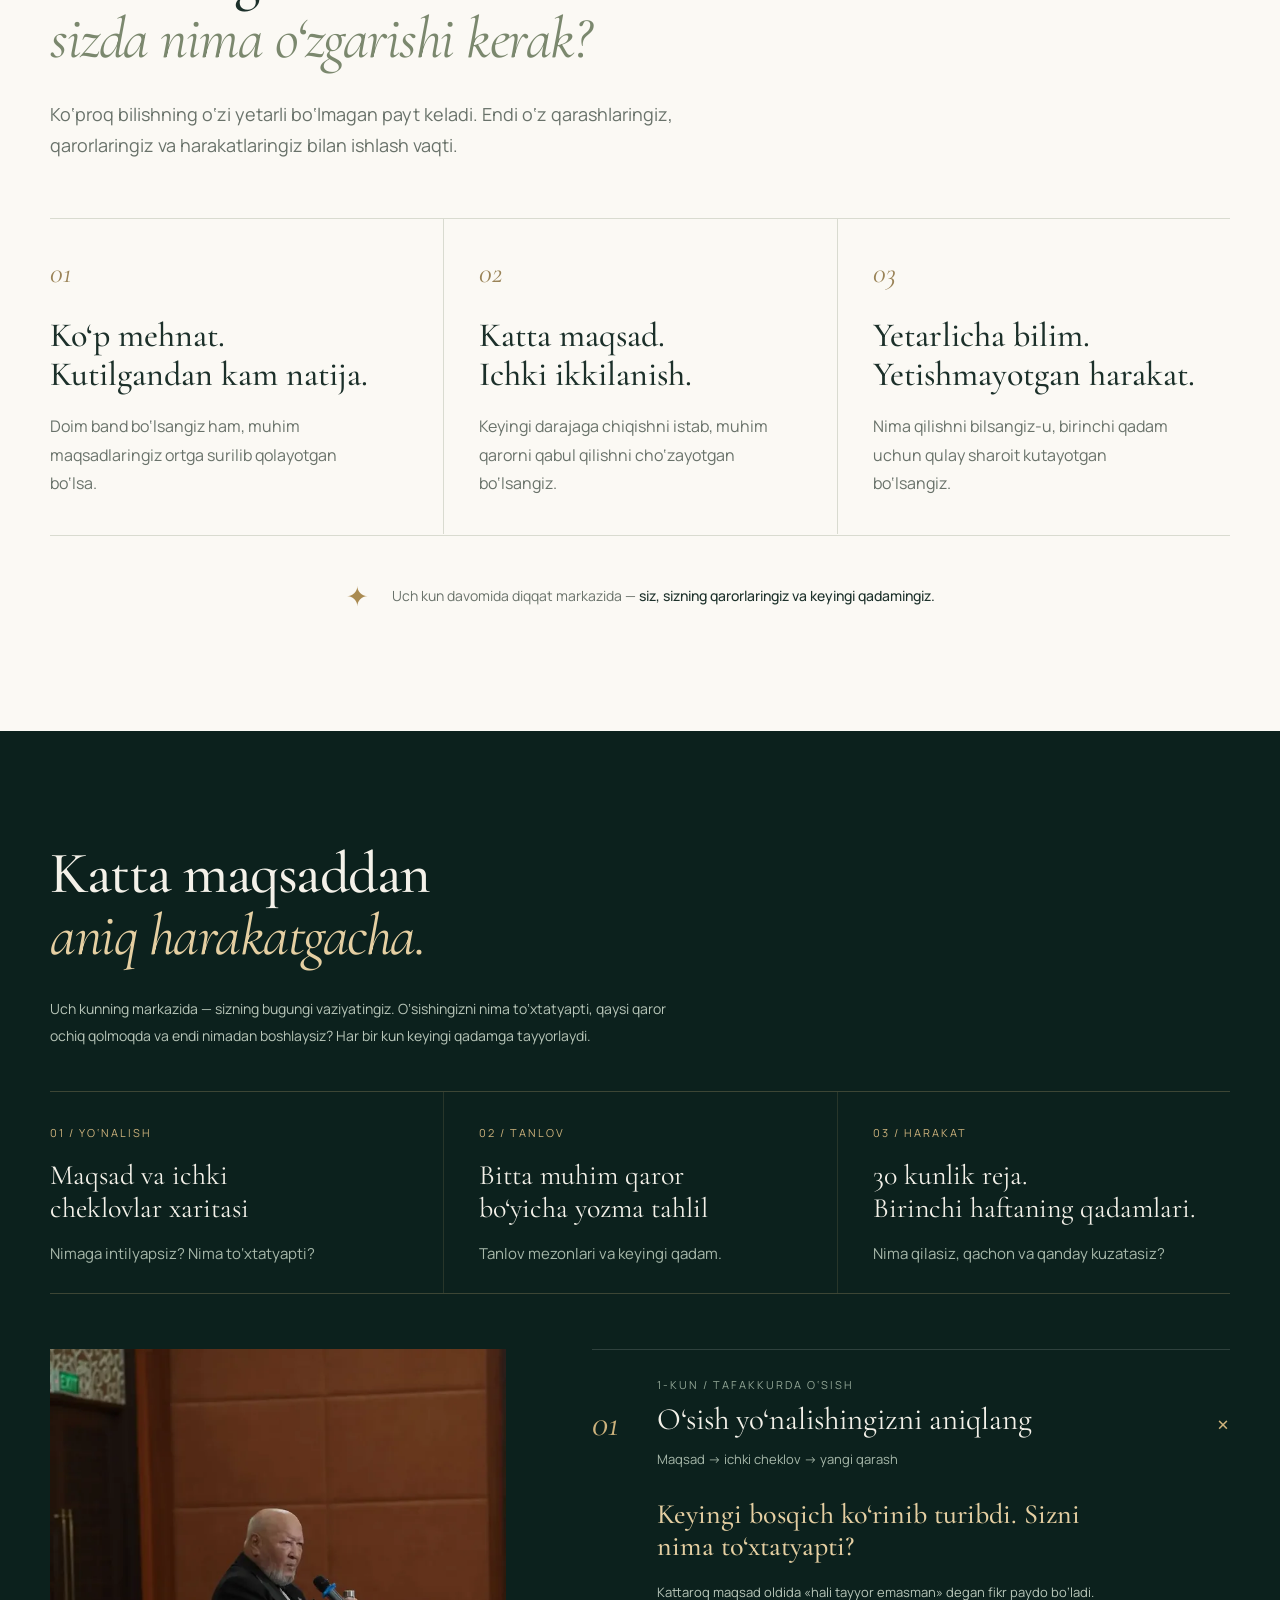
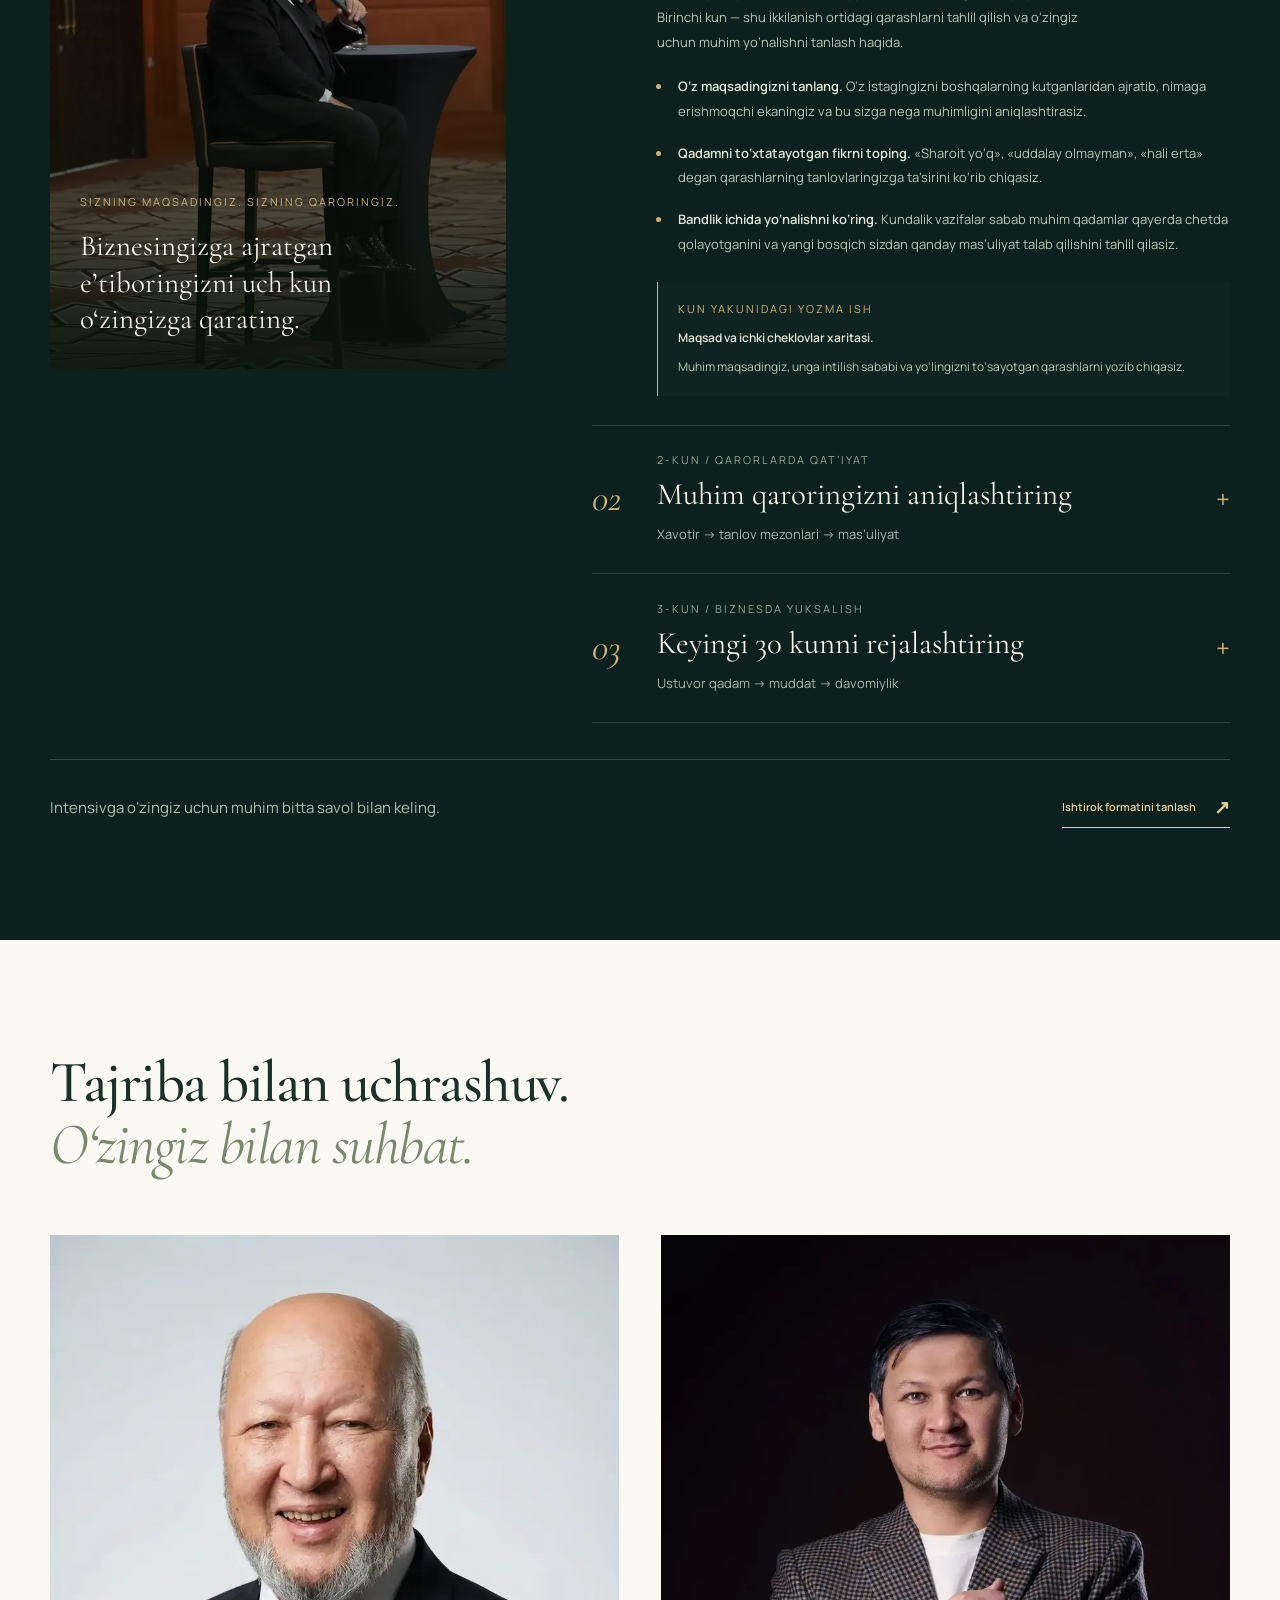
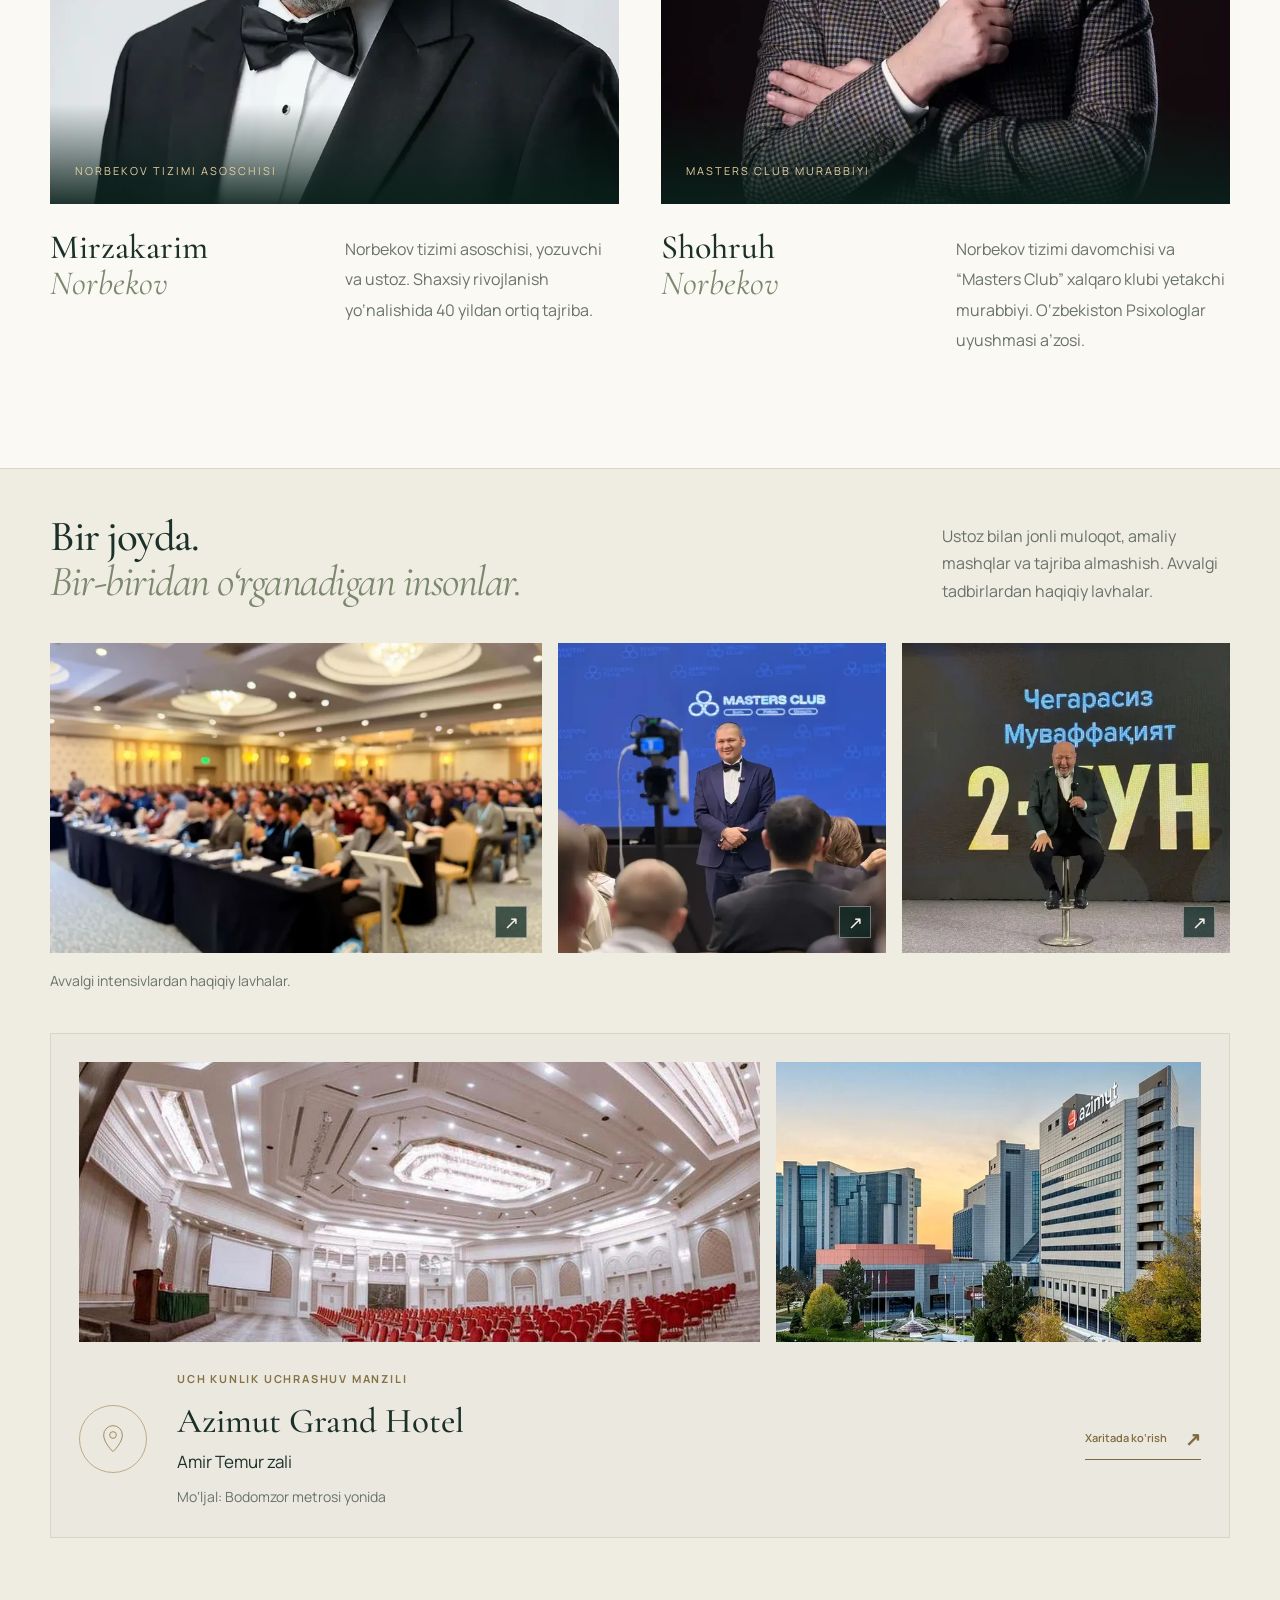
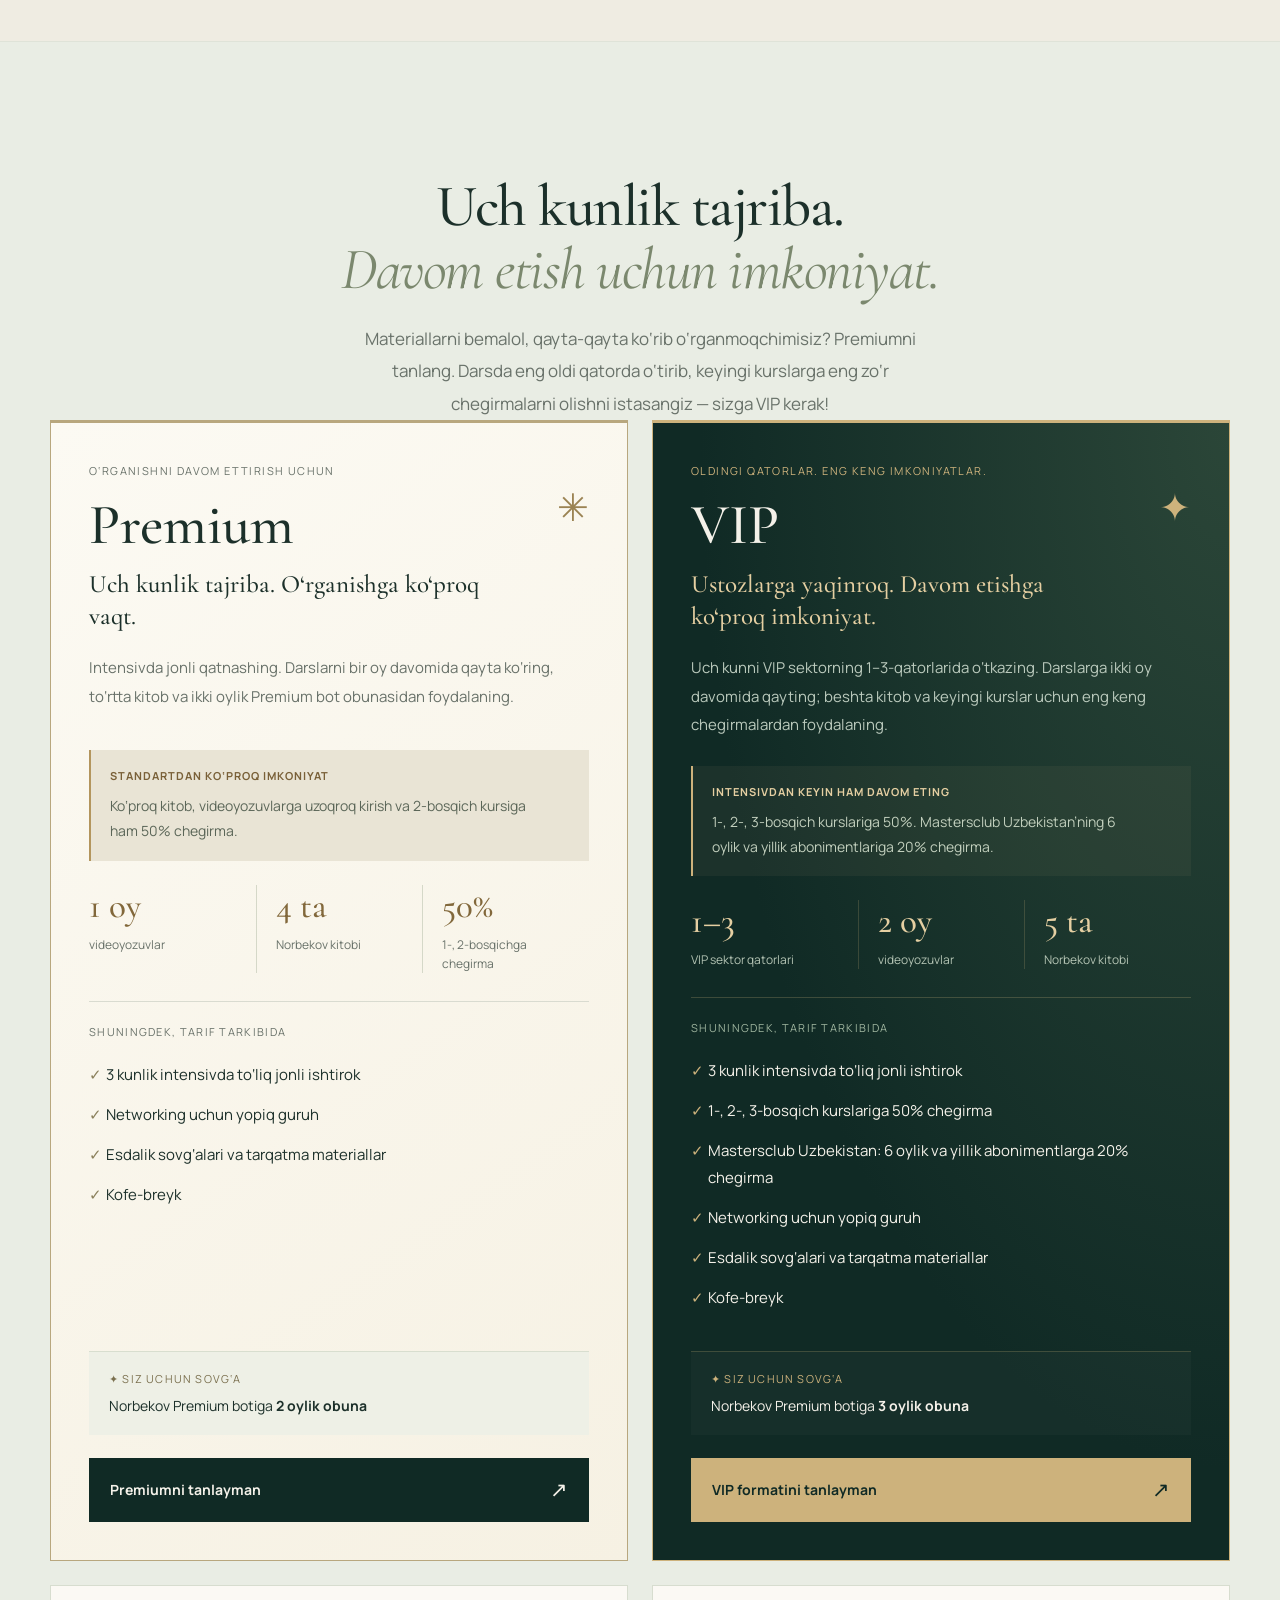
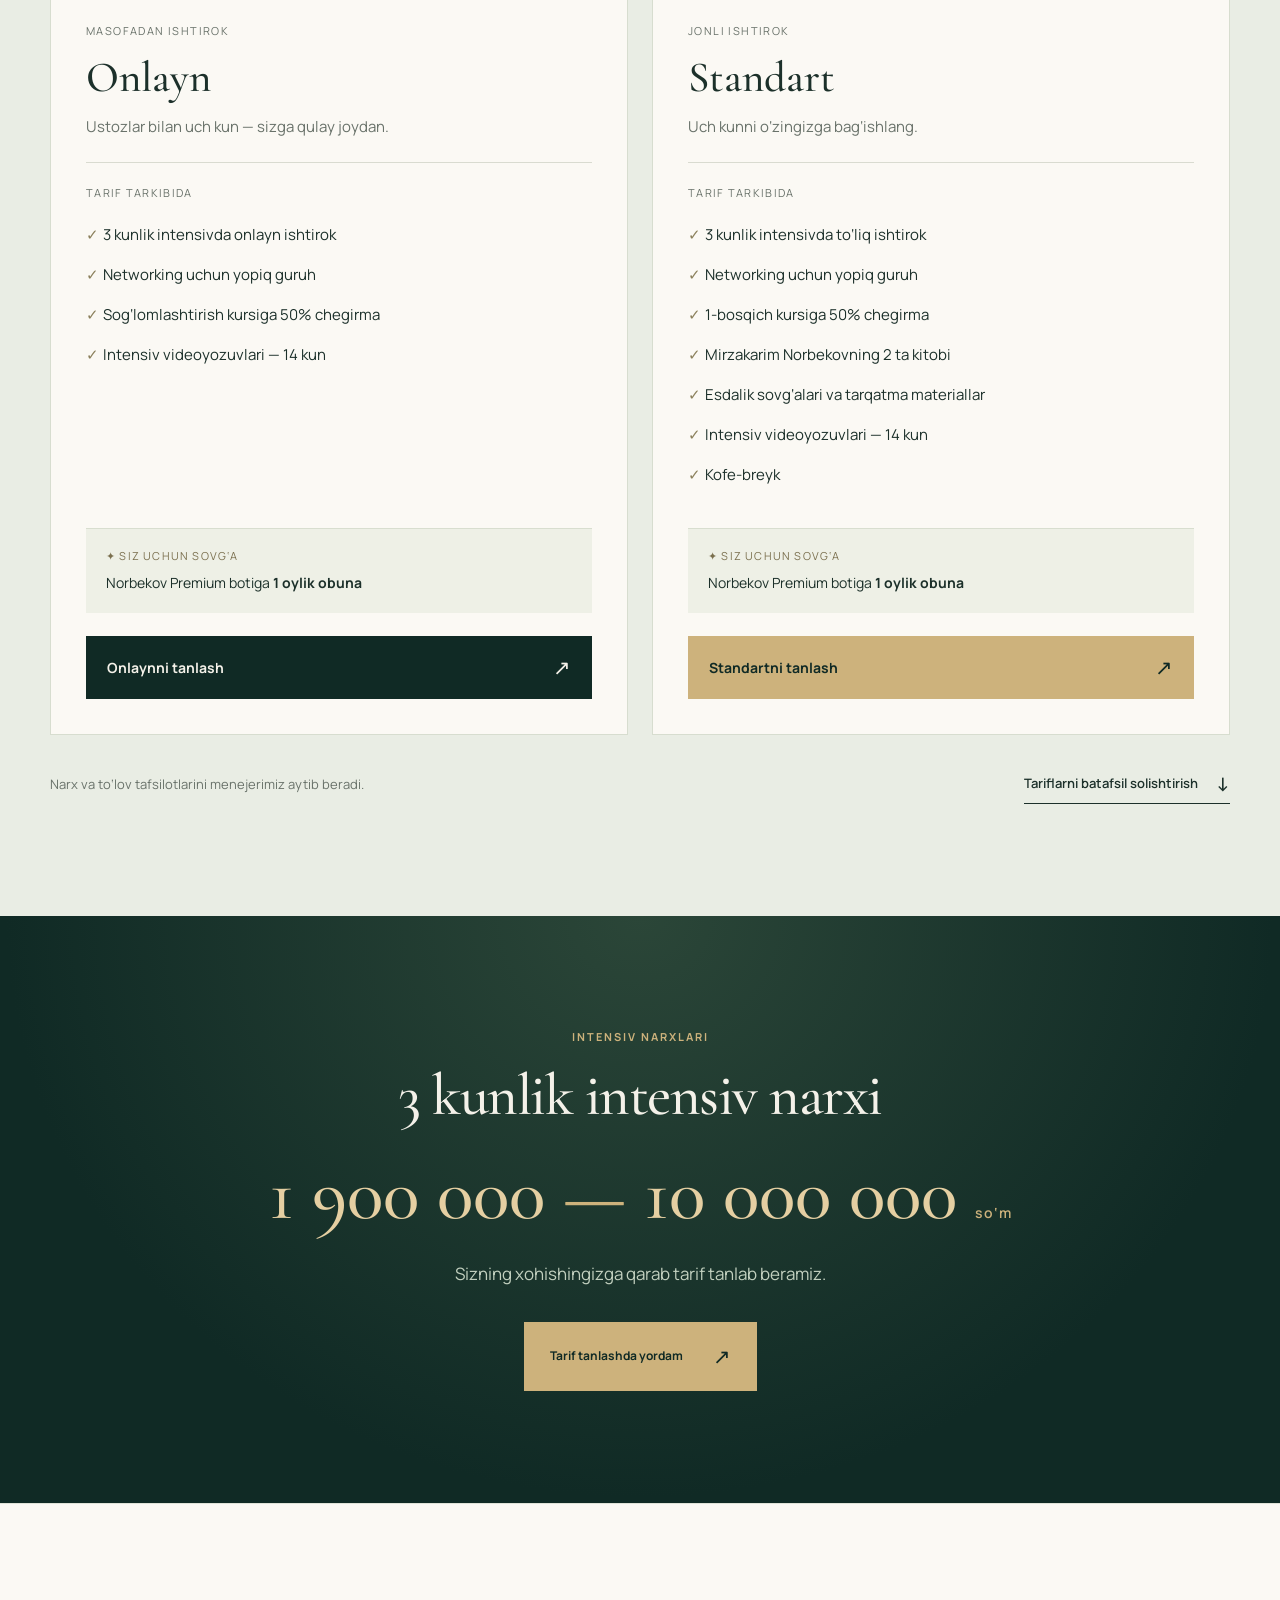
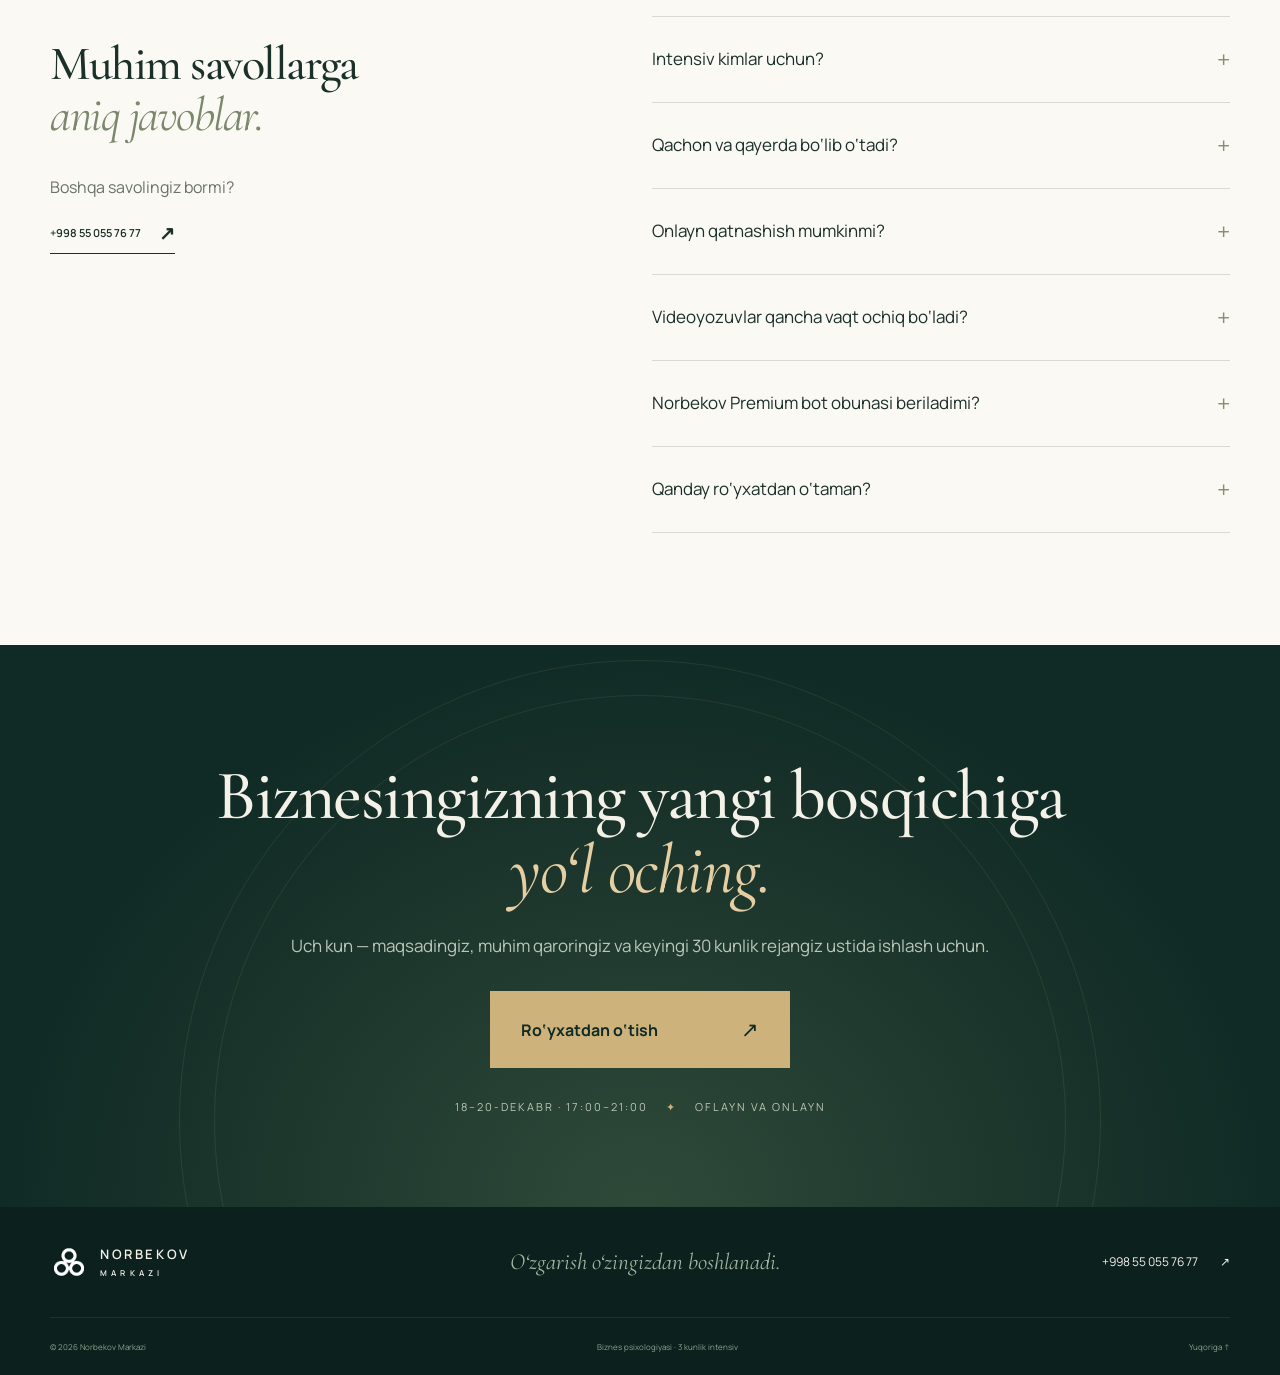
==== commit 240713e3: "Narx yozuvi pastki panelga ko'chirildi" ====
--- a/index.html
+++ b/index.html
@@ -184,9 +184,8 @@
 
   <section class="closing dark"><div class="container closing-inner"><h2>Biznesingizning yangi bosqichiga<br><em>yo‘l oching.</em></h2><p>Uch kun — maqsadingiz, muhim qaroringiz va keyingi 30 kunlik rejangiz ustida ishlash uchun.</p><button class="button gold" data-register>Ro‘yxatdan o‘tish <span aria-hidden="true">↗</span></button><div class="closing-meta"><span>18–20-DEKABR · 17:00–21:00</span><i>✦</i><span>OFLAYN VA ONLAYN</span></div></div></section>
 </main>
-<div class="price-ticker" role="marquee" aria-label="Intensiv narxlari 1 900 000 so‘mdan 10 000 000 so‘mgacha"><div class="price-ticker-track" aria-hidden="true"><div><span>Intensiv narxlari 1 900 000 so‘mdan 10 000 000 so‘mgacha</span><i aria-hidden="true">✦</i><span>Intensiv narxlari 1 900 000 so‘mdan 10 000 000 so‘mgacha</span><i aria-hidden="true">✦</i><span>Intensiv narxlari 1 900 000 so‘mdan 10 000 000 so‘mgacha</span><i aria-hidden="true">✦</i><span>Intensiv narxlari 1 900 000 so‘mdan 10 000 000 so‘mgacha</span><i aria-hidden="true">✦</i></div><div><span>Intensiv narxlari 1 900 000 so‘mdan 10 000 000 so‘mgacha</span><i aria-hidden="true">✦</i><span>Intensiv narxlari 1 900 000 so‘mdan 10 000 000 so‘mgacha</span><i aria-hidden="true">✦</i><span>Intensiv narxlari 1 900 000 so‘mdan 10 000 000 so‘mgacha</span><i aria-hidden="true">✦</i><span>Intensiv narxlari 1 900 000 so‘mdan 10 000 000 so‘mgacha</span><i aria-hidden="true">✦</i></div></div></div>
 <footer class="footer dark"><div class="container footer-top"><a href="#" class="brand"><img decoding="async" src="assets/logo-norbekov.webp" alt="" width="46" height="40"><span>NORBEKOV<small>MARKAZI</small></span></a><p>O‘zgarish o‘zingizdan boshlanadi.</p><a href="tel:+998550557677">+998 55 055 76 77 <span aria-hidden="true">↗</span></a></div><div class="container footer-bottom"><span>© 2026 Norbekov Markazi</span><span>Biznes psixologiyasi · 3 kunlik intensiv</span><a href="#" aria-label="Sahifa boshiga">Yuqoriga ↑</a></div></footer>
-<div class="mobile-cta"><span>3 kunlik intensiv<small>18–20-dekabr</small></span><button data-register>Ro‘yxatdan o‘tish ↗</button></div>
+<div class="mobile-cta"><div class="cta-ticker" role="marquee" aria-label="Intensiv narxlari 1 900 000 so‘mdan 10 000 000 so‘mgacha"><div class="cta-ticker-track" aria-hidden="true"><div><span>Intensiv narxlari 1 900 000 so‘mdan 10 000 000 so‘mgacha</span><i>✦</i><span>Intensiv narxlari 1 900 000 so‘mdan 10 000 000 so‘mgacha</span><i>✦</i><span>Intensiv narxlari 1 900 000 so‘mdan 10 000 000 so‘mgacha</span><i>✦</i></div><div><span>Intensiv narxlari 1 900 000 so‘mdan 10 000 000 so‘mgacha</span><i>✦</i><span>Intensiv narxlari 1 900 000 so‘mdan 10 000 000 so‘mgacha</span><i>✦</i><span>Intensiv narxlari 1 900 000 so‘mdan 10 000 000 so‘mgacha</span><i>✦</i></div></div></div><button data-register>Ro‘yxatdan o‘tish ↗</button></div>
 <dialog class="contact-dialog registration-dialog" id="contact-dialog" aria-labelledby="contact-title">
   <button class="dialog-close" type="button" aria-label="Oynani yopish" data-close>×</button>
   <h2 id="contact-title">Ishtirok uchun ariza qoldiring.</h2>
--- a/style.css
+++ b/style.css
@@ -40,6 +40,6 @@
 @media(max-width:640px){.registration-dialog{max-width:calc(100% - 24px);max-height:calc(100dvh - 24px);padding:29px 22px;overscroll-behavior:contain}.registration-dialog h2{font-size:39px}.registration-summary{padding:14px 12px;gap:10px}.registration-summary>div:last-child strong{font-size:18px}.registration-summary>div:first-child strong{font-size:26px}.registration-summary span{font-size:10px}.registration-dialog .dialog-close{top:6px;right:7px}.registration-dialog .dialog-note{font-size:11px}.thank-you-header{height:77px}.thank-you-header .nav-wrap{gap:12px}.thank-you-header .nav-cta{font-size:9px}.thank-you-main{padding:38px 0 45px;min-height:0}.thank-you-grid{grid-template-columns:1fr;gap:35px}.thank-you-symbol{width:53px;height:53px;font-size:27px;margin-bottom:24px}.thank-you-copy h1{font-size:59px;margin:19px 0 22px}.thank-you-description{font-size:12px}.thank-you-card{padding:28px}.thank-you-card h2{font-size:40px}.thank-you-card:before{right:25px}.thank-you-actions{gap:20px;margin-top:26px}.thank-you-actions .button{font-size:11px;padding:16px 20px;min-height:52px}.thank-you-actions .text-link{font-size:10px}.thank-you-footer>.container{flex-direction:column;gap:7px}.thank-you-note{margin-top:20px}}
 
 .price-range{text-align:center;background:radial-gradient(ellipse at 50% 0%,#2b4638,var(--green) 70%)}.price-range-inner{display:flex;flex-direction:column;align-items:center}.price-range .eyebrow{color:var(--gold);letter-spacing:2px;font-size:11px}.price-range h2{margin-top:18px;color:var(--cream)}.price-range-value{font:500 clamp(40px,6vw,76px)/1.1 var(--serif);color:var(--gold-light);margin-top:26px;display:flex;flex-wrap:wrap;justify-content:center;align-items:baseline;gap:6px 18px}.price-range-value i{font-style:normal;color:var(--gold)}.price-range-value small{font:600 14px var(--sans);letter-spacing:1px;color:var(--gold)}.price-range-text{font-size:17px;line-height:1.8;color:#c2d0bf;max-width:520px;margin:22px 0 32px}
-.price-ticker{overflow:hidden;background:var(--gold);color:var(--green);padding:14px 0;white-space:nowrap}.price-ticker-track{display:flex;width:max-content;animation:price-ticker 32s linear infinite}.price-ticker-track>div{display:flex;align-items:center}.price-ticker span{font:600 15px var(--sans);letter-spacing:.6px;padding:0 26px;text-transform:uppercase}.price-ticker i{font-style:normal;font-size:14px}@keyframes price-ticker{from{transform:translateX(0)}to{transform:translateX(-50%)}}
-@media(max-width:640px){.price-range-value{font-size:44px;flex-direction:column;align-items:center;gap:0}.price-range-value i{font-size:28px;line-height:1}.price-range-text{font-size:15px}.price-ticker{padding:11px 0}.price-ticker span{font-size:12px;padding:0 18px}}
-@media(prefers-reduced-motion:reduce){.price-ticker-track{animation-duration:90s}}
+@media(max-width:640px){.price-range-value{font-size:44px;flex-direction:column;align-items:center;gap:0}.price-range-value i{font-size:28px;line-height:1}.price-range-text{font-size:15px}}
+
+.cta-ticker{flex:1;min-width:0;overflow:hidden;-webkit-mask-image:linear-gradient(90deg,transparent,#000 8%,#000 92%,transparent);mask-image:linear-gradient(90deg,transparent,#000 8%,#000 92%,transparent)}.cta-ticker-track{display:flex;width:max-content;animation:cta-ticker 18s linear infinite}.cta-ticker-track>div{display:flex;align-items:center}.cta-ticker span{font-size:11px;font-weight:600;color:var(--gold-light);white-space:nowrap;padding:0 14px}.cta-ticker i{font-style:normal;font-size:9px;color:var(--gold)}@keyframes cta-ticker{from{transform:translateX(0)}to{transform:translateX(-50%)}}@media(prefers-reduced-motion:reduce){.cta-ticker-track{animation-duration:60s}}
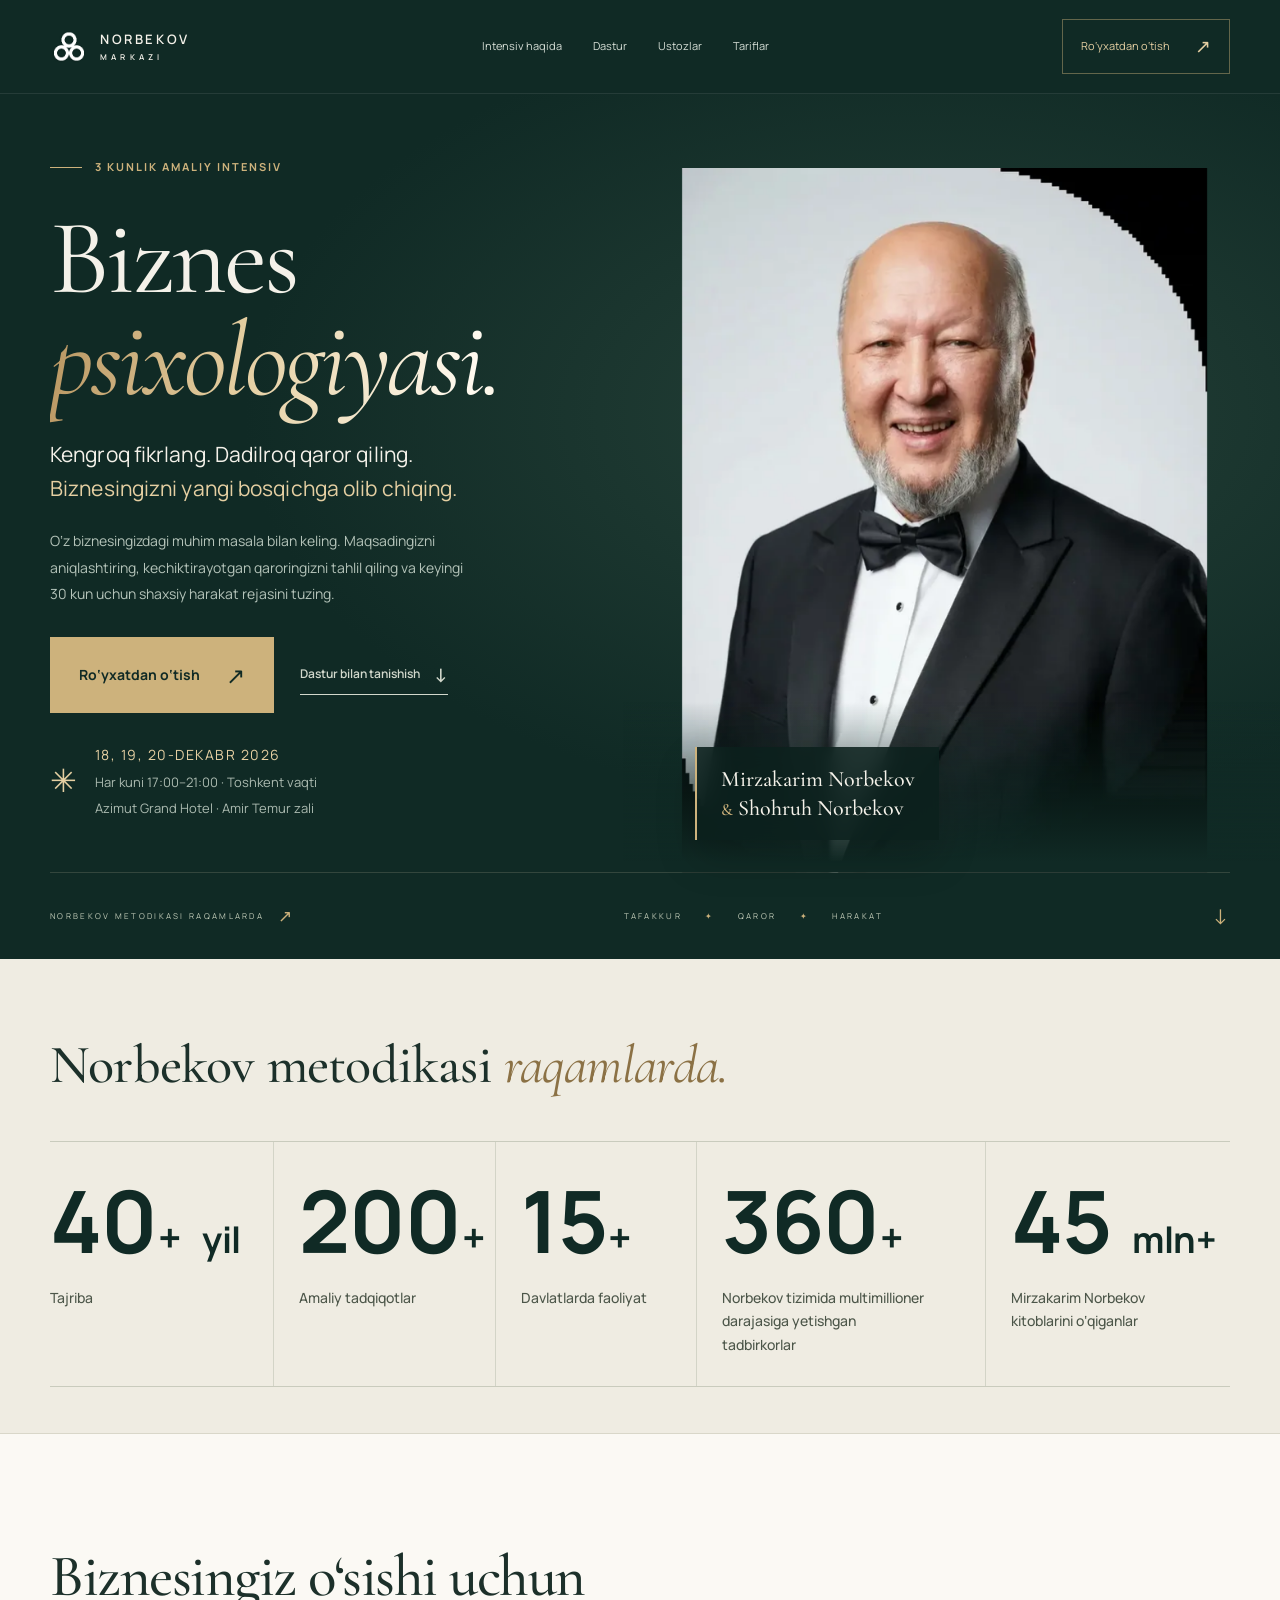
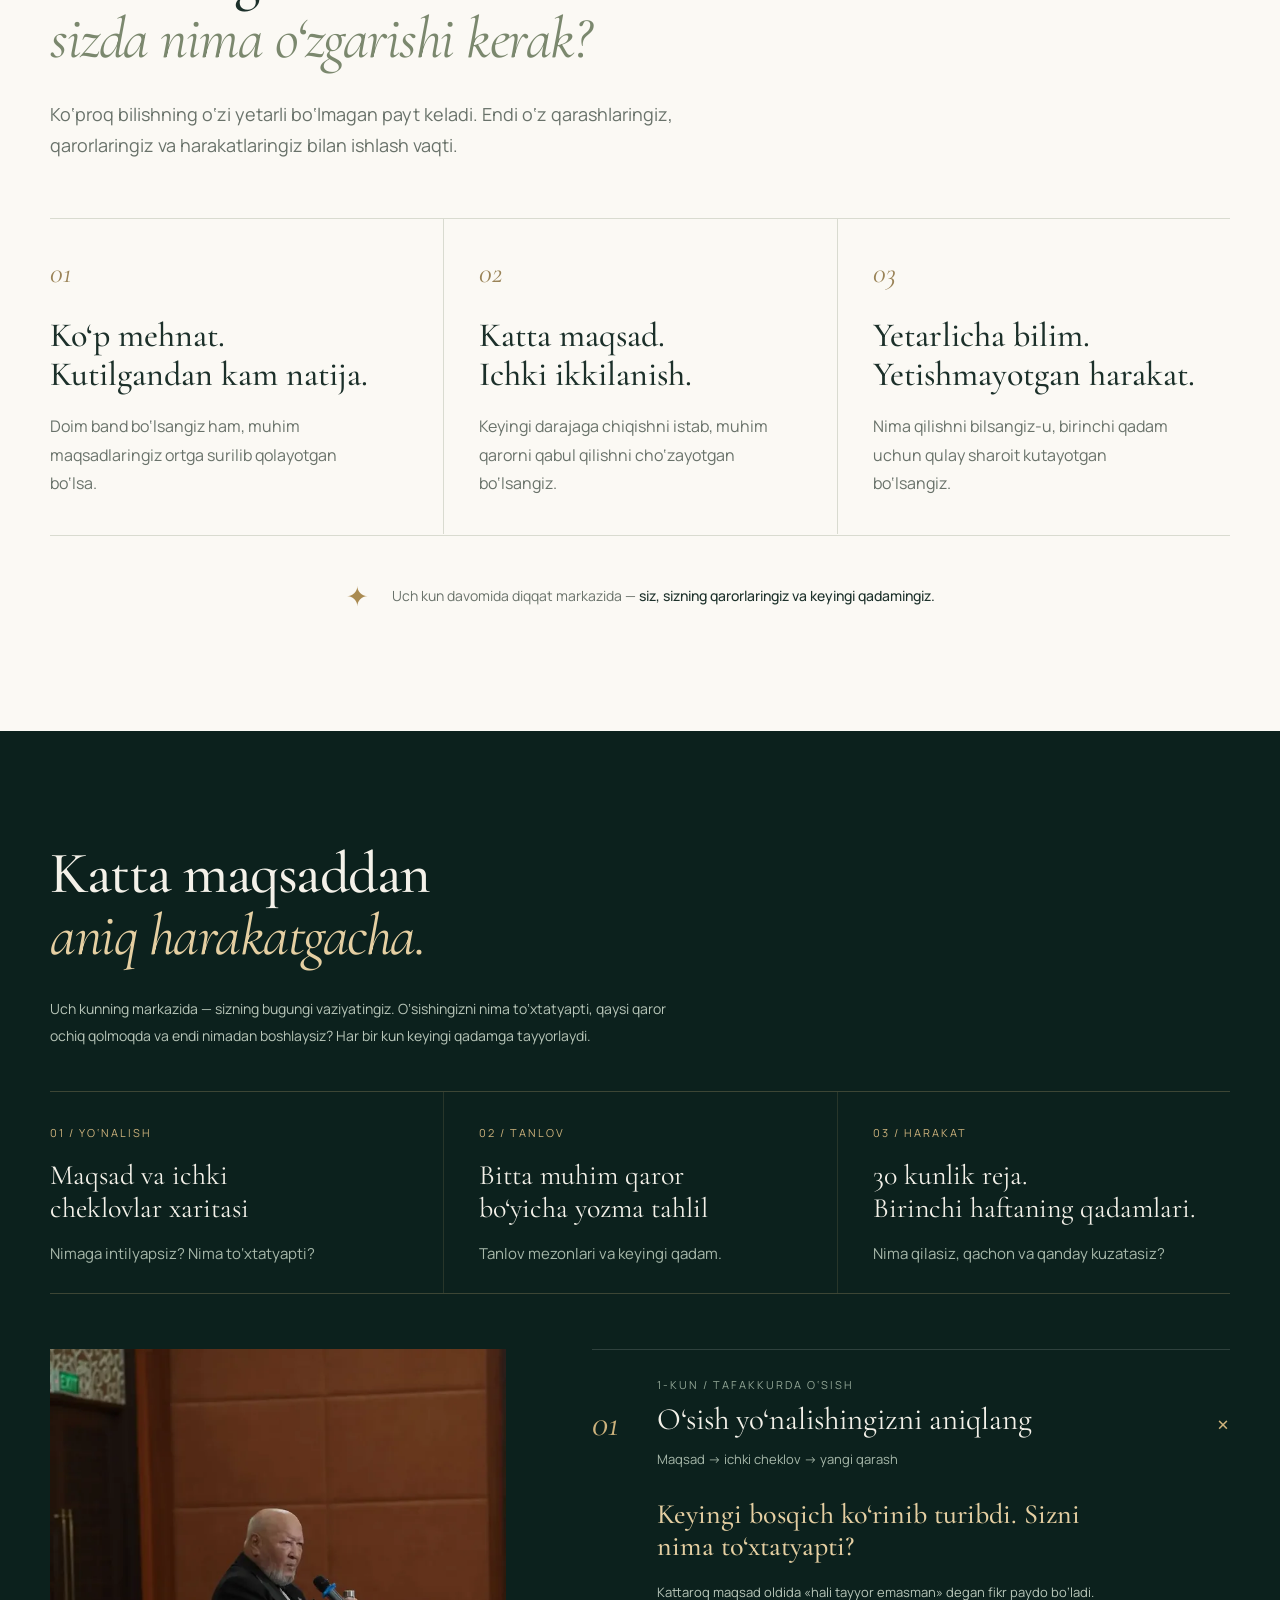
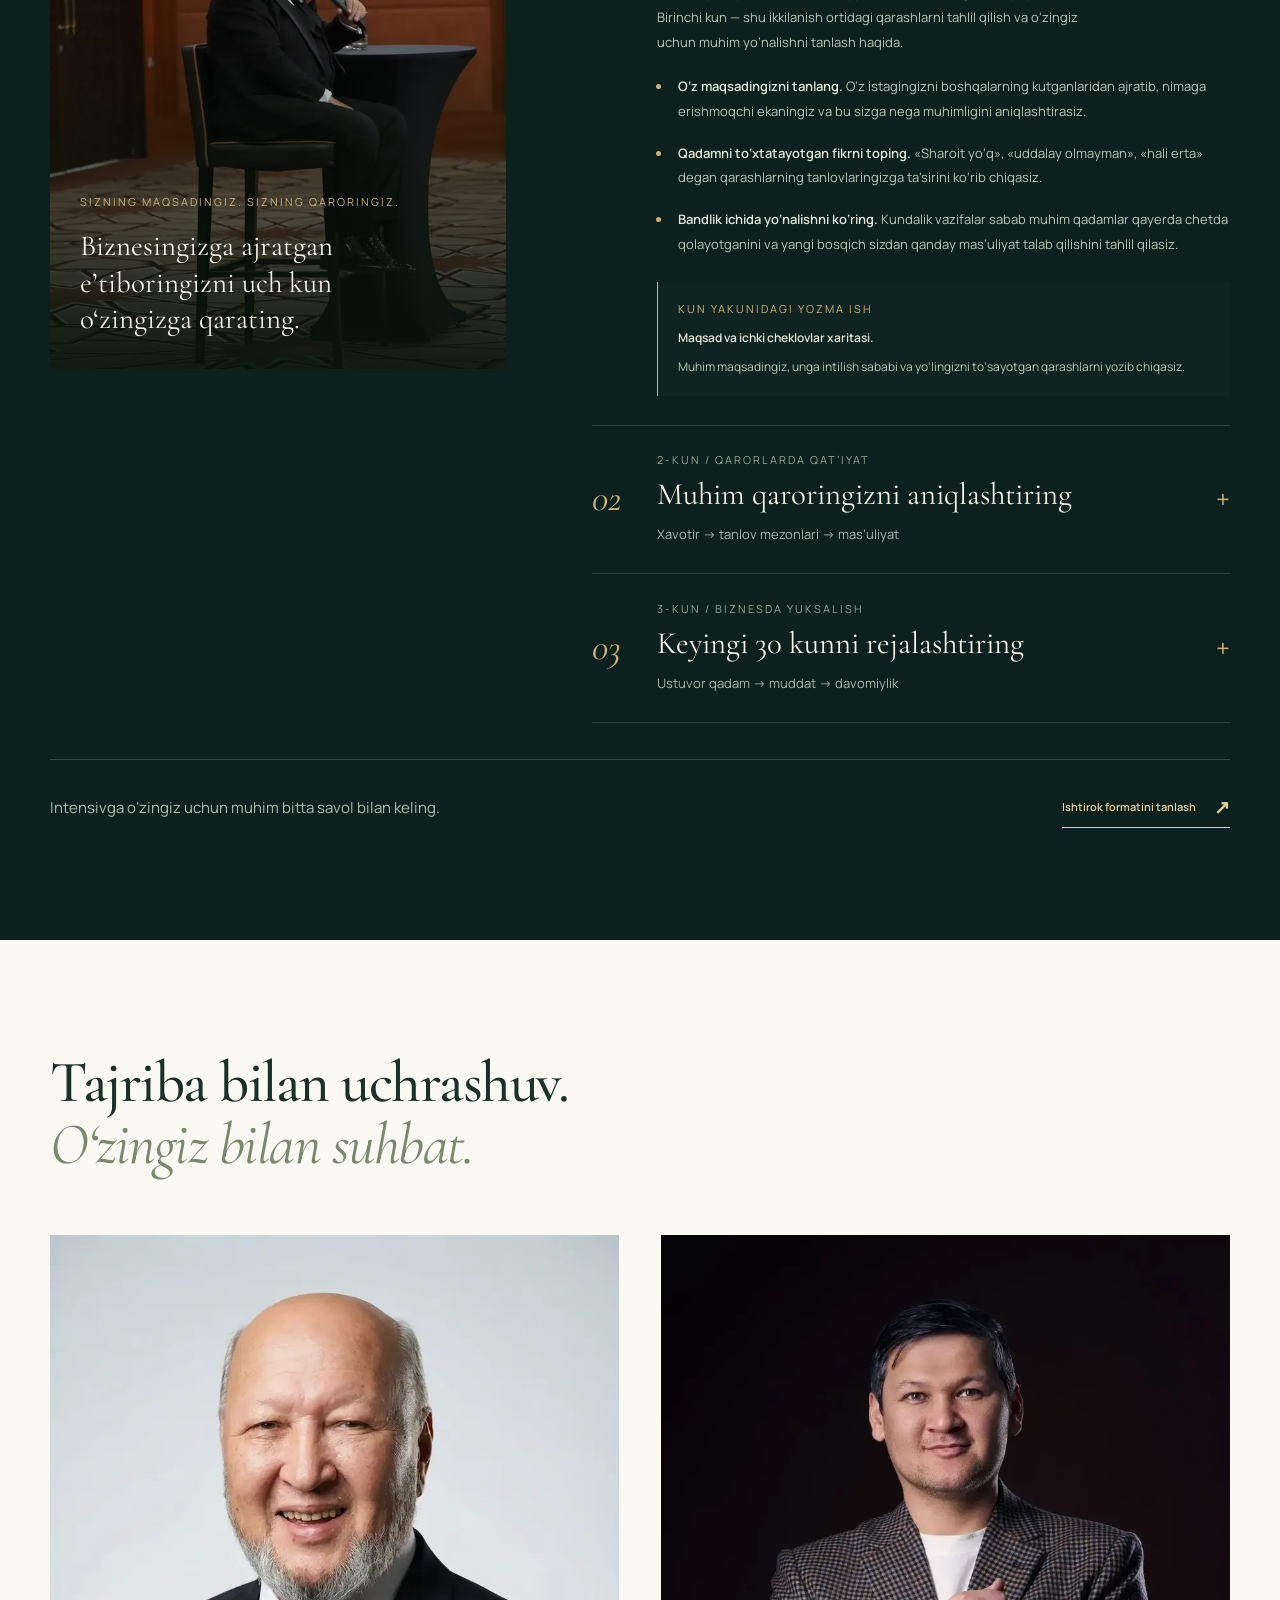
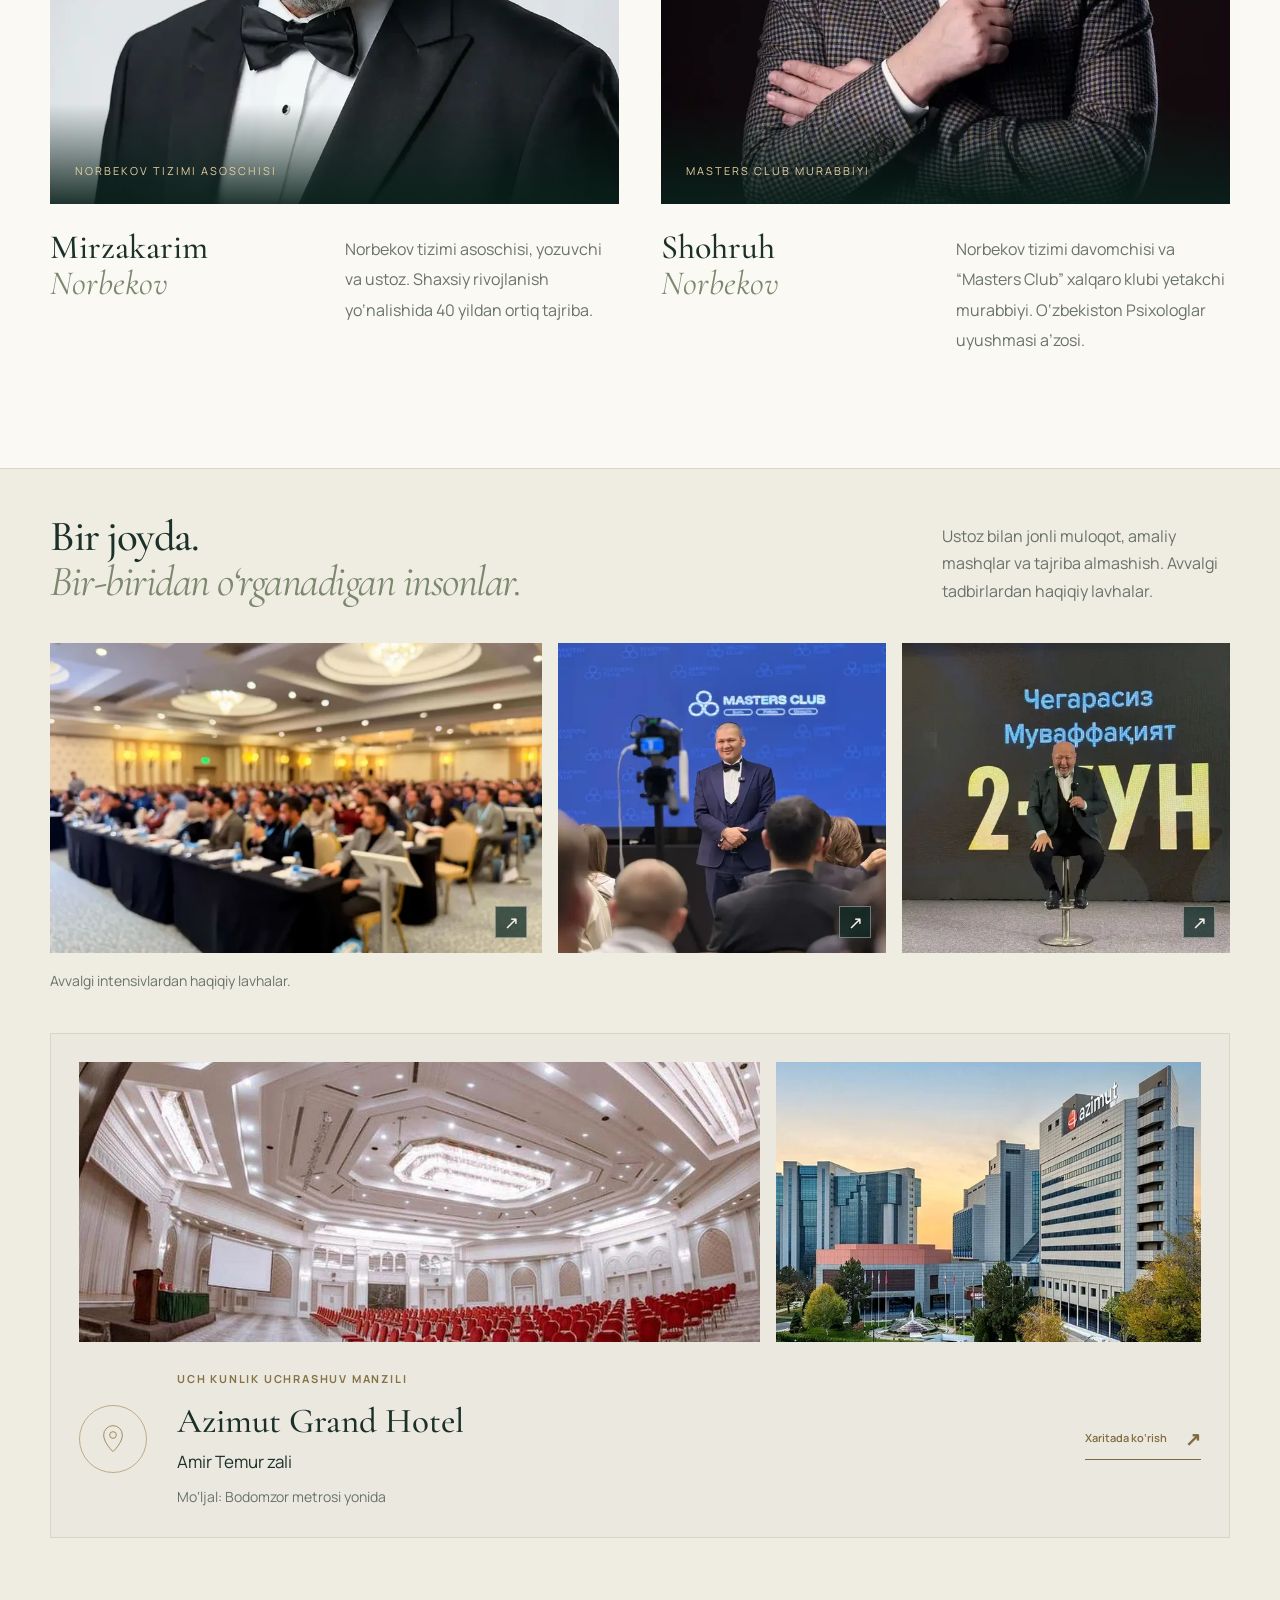
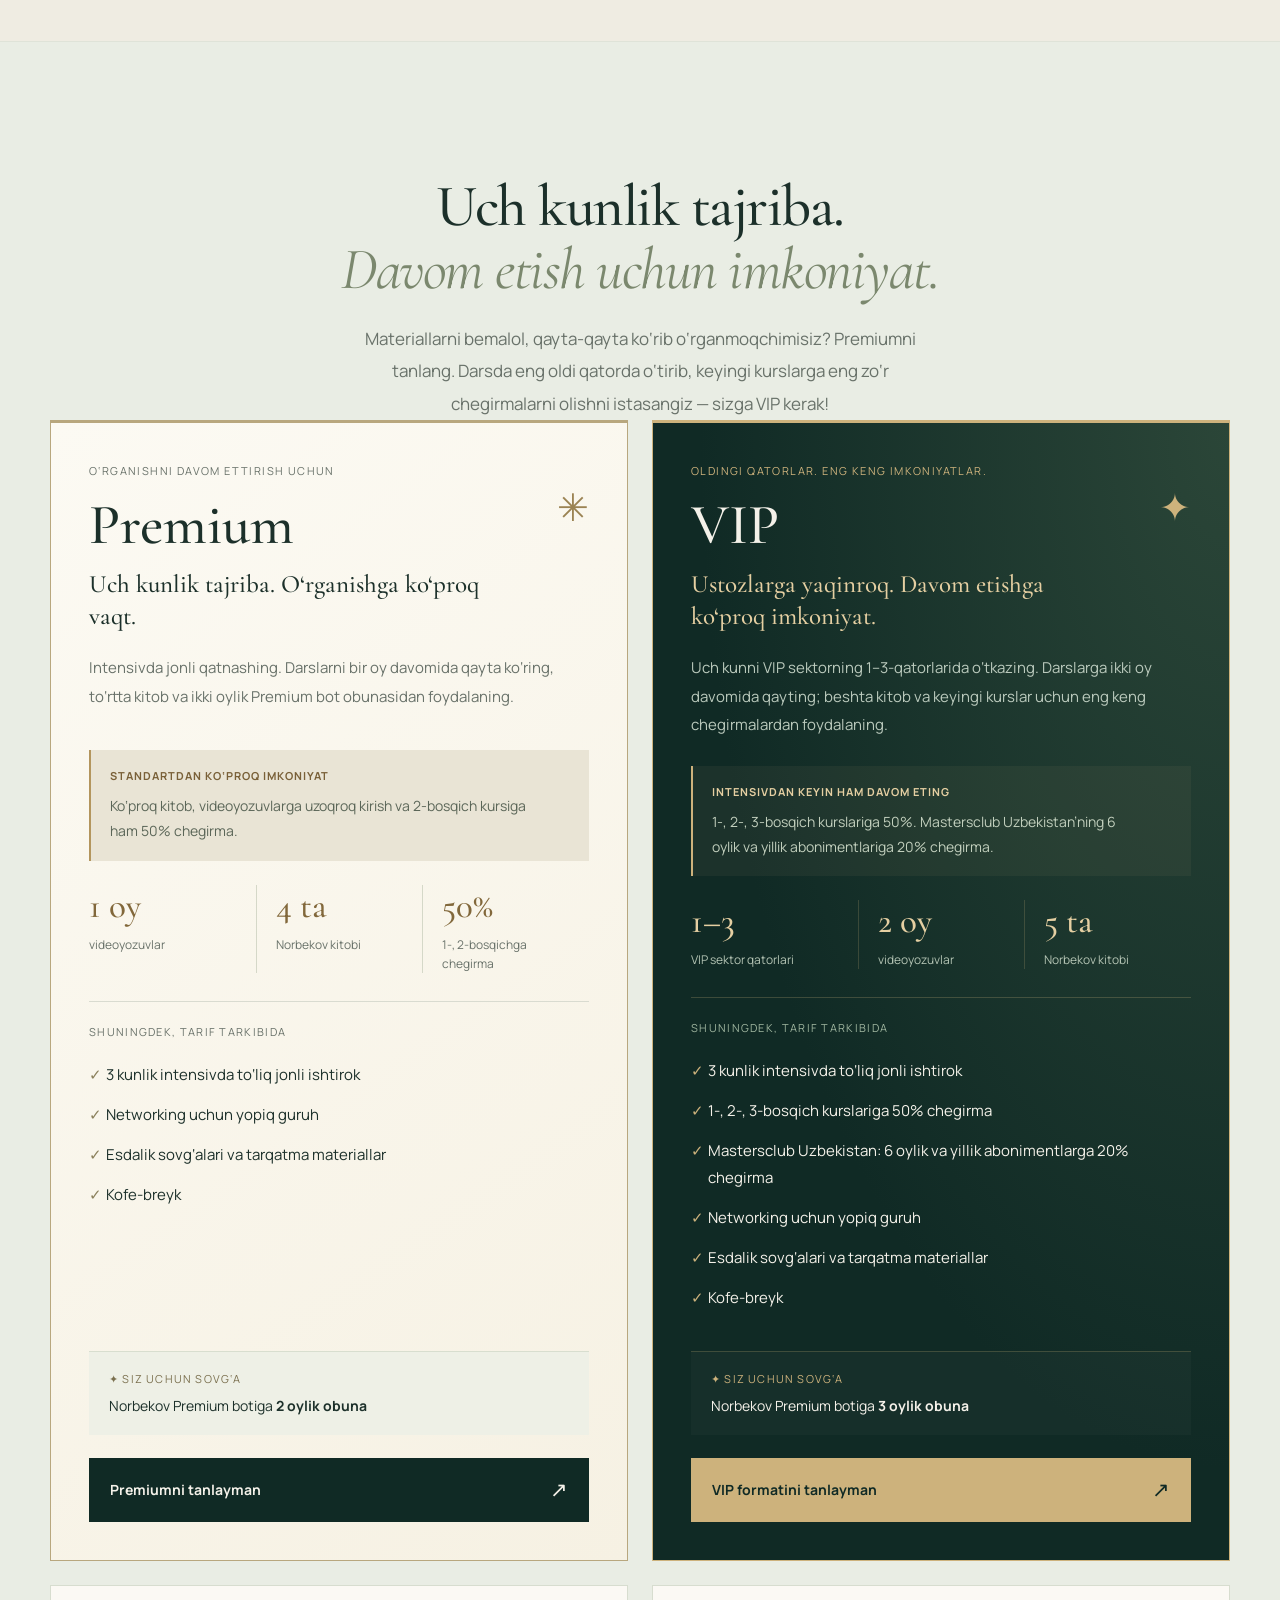
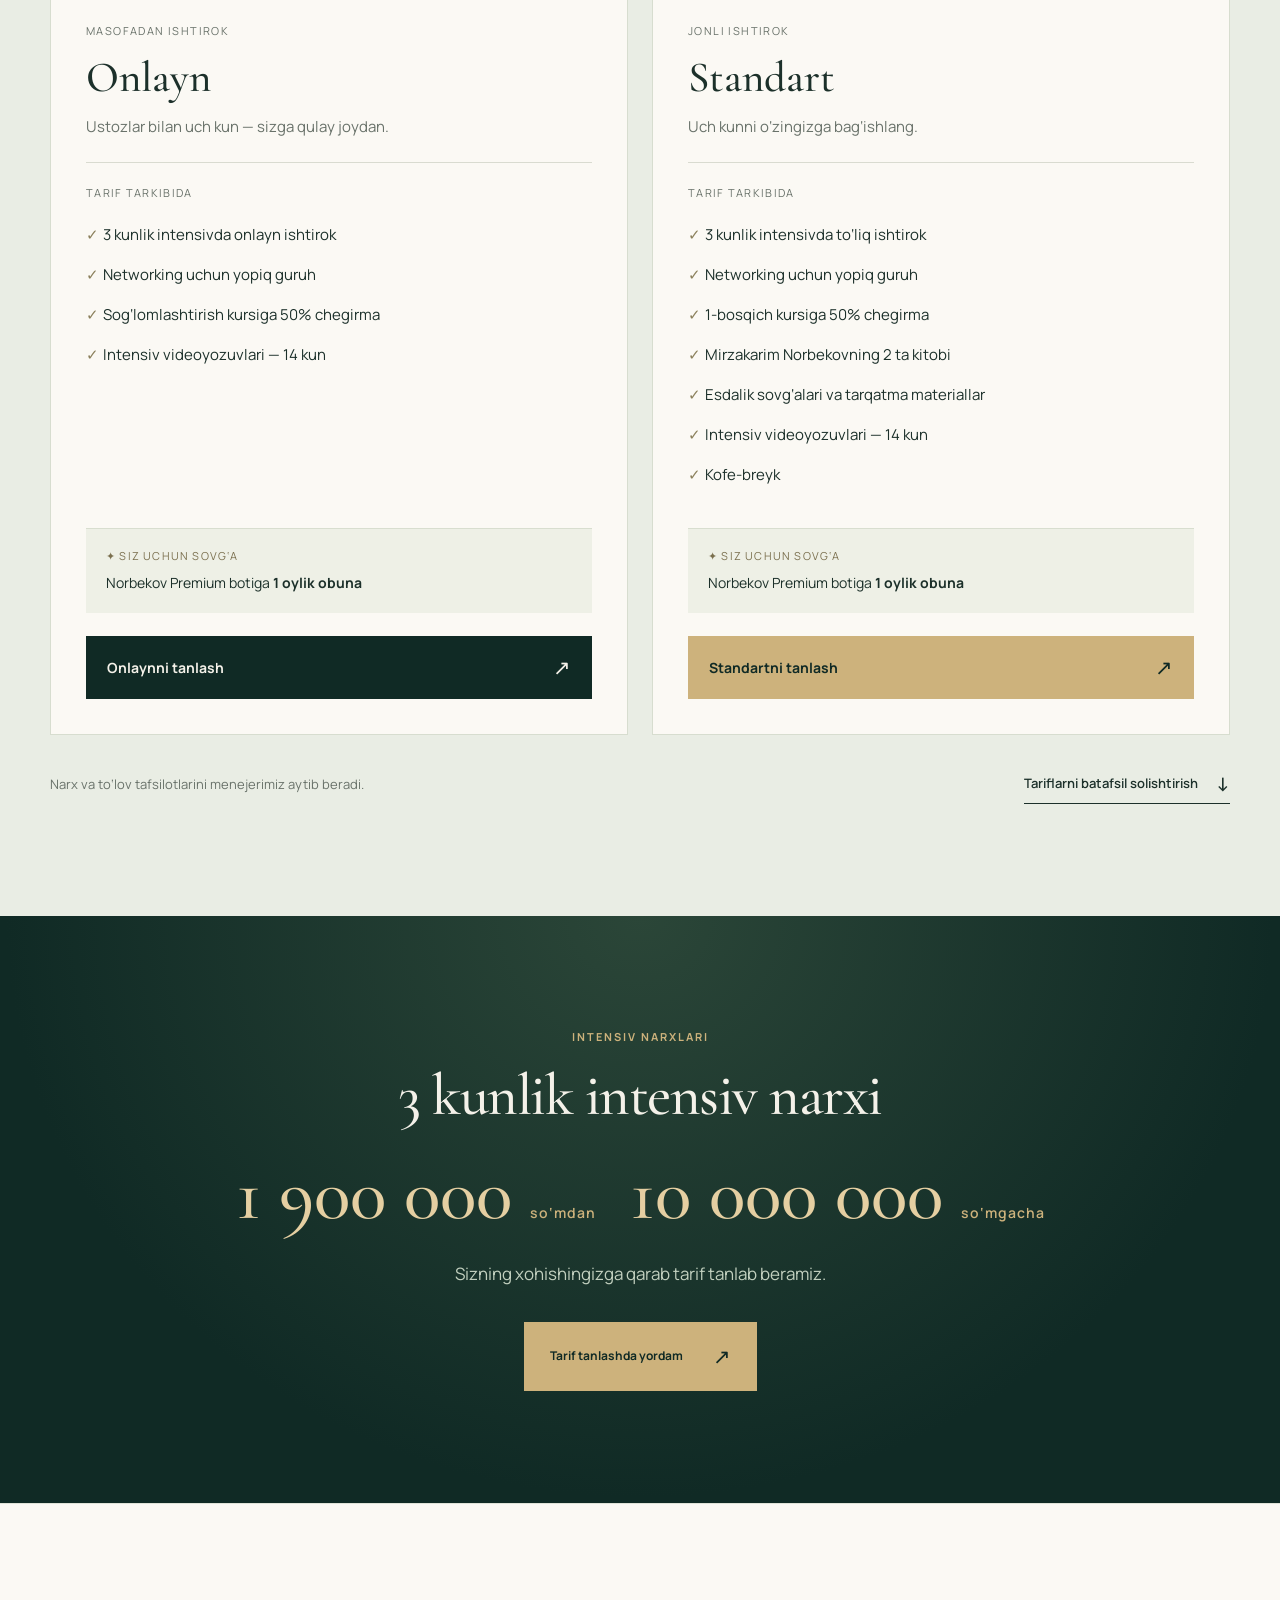
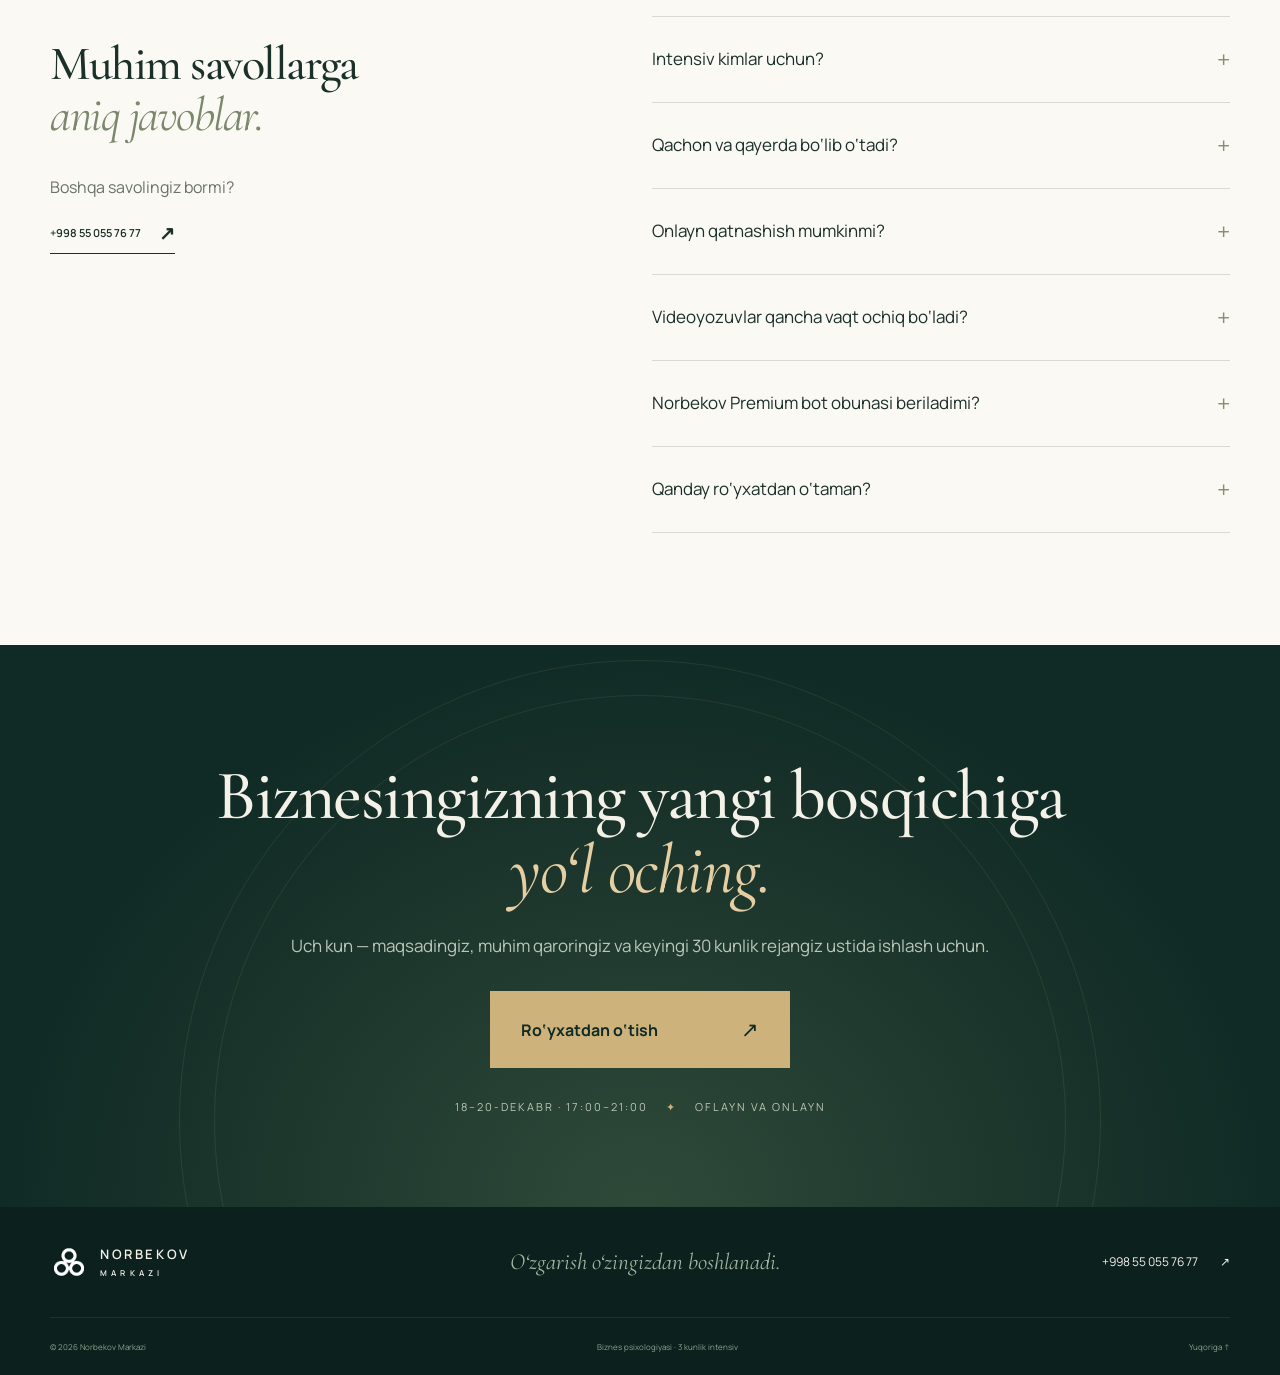
==== commit d0f8d987: "Narx oralig'i: so'mdan / so'mgacha" ====
--- a/index.html
+++ b/index.html
@@ -171,7 +171,7 @@
       <div id="comparison" class="comparison" hidden><div class="table-scroll" role="region" aria-label="Tariflar taqqoslanishi. Kichik ekranda yon tomonga suring." tabindex="0"><table><caption>Barcha imkoniyatlar bir qarashda</caption><thead><tr><th scope="col">Imkoniyat</th><th scope="col">Onlayn</th><th scope="col">Standart</th><th scope="col">Premium</th><th scope="col">VIP</th></tr></thead><tbody id="comparison-body"></tbody></table></div></div>
     </div>
   </section>
-  <section class="price-range section dark" id="narxlar" aria-labelledby="price-range-title"><div class="container price-range-inner"><p class="eyebrow">INTENSIV NARXLARI</p><h2 id="price-range-title">3 kunlik intensiv narxi</h2><p class="price-range-value"><span>1 900 000</span><i aria-hidden="true">—</i><span>10 000 000</span> <small>so‘m</small></p><p class="price-range-text">Sizning xohishingizga qarab tarif tanlab beramiz.</p><button class="button gold" data-register>Tarif tanlashda yordam <span aria-hidden="true">↗</span></button></div></section>
+  <section class="price-range section dark" id="narxlar" aria-labelledby="price-range-title"><div class="container price-range-inner"><p class="eyebrow">INTENSIV NARXLARI</p><h2 id="price-range-title">3 kunlik intensiv narxi</h2><p class="price-range-value"><span>1 900 000 <small>so‘mdan</small></span><span>10 000 000 <small>so‘mgacha</small></span></p><p class="price-range-text">Sizning xohishingizga qarab tarif tanlab beramiz.</p><button class="button gold" data-register>Tarif tanlashda yordam <span aria-hidden="true">↗</span></button></div></section>
 
   <section class="faq section"><div class="container faq-grid"><div><h2>Muhim savollarga<br><em>aniq javoblar.</em></h2><p>Boshqa savolingiz bormi?</p><a class="text-link" href="tel:+998550557677">+998 55 055 76 77 <span aria-hidden="true">↗</span></a></div><div class="faq-list">
     <details><summary>Intensiv kimlar uchun?<span aria-hidden="true">+</span></summary><p>Tadbirkorlar, rahbarlar hamda o‘z qarashlari, qarorlari va shaxsiy o‘sishi ustida ishlashni istagan insonlar uchun. Dastur biznes psixologiyasi va shaxsiy rivojlanishga yo‘naltirilgan.</p></details>
--- a/style.css
+++ b/style.css
@@ -39,7 +39,7 @@
 @media(max-width:900px){.thank-you-grid{gap:35px}.thank-you-card{padding:30px}.thank-you-copy h1{font-size:61px}.thank-you-main{padding:50px 0}.thank-you-header .brand>span{font-size:11px}}
 @media(max-width:640px){.registration-dialog{max-width:calc(100% - 24px);max-height:calc(100dvh - 24px);padding:29px 22px;overscroll-behavior:contain}.registration-dialog h2{font-size:39px}.registration-summary{padding:14px 12px;gap:10px}.registration-summary>div:last-child strong{font-size:18px}.registration-summary>div:first-child strong{font-size:26px}.registration-summary span{font-size:10px}.registration-dialog .dialog-close{top:6px;right:7px}.registration-dialog .dialog-note{font-size:11px}.thank-you-header{height:77px}.thank-you-header .nav-wrap{gap:12px}.thank-you-header .nav-cta{font-size:9px}.thank-you-main{padding:38px 0 45px;min-height:0}.thank-you-grid{grid-template-columns:1fr;gap:35px}.thank-you-symbol{width:53px;height:53px;font-size:27px;margin-bottom:24px}.thank-you-copy h1{font-size:59px;margin:19px 0 22px}.thank-you-description{font-size:12px}.thank-you-card{padding:28px}.thank-you-card h2{font-size:40px}.thank-you-card:before{right:25px}.thank-you-actions{gap:20px;margin-top:26px}.thank-you-actions .button{font-size:11px;padding:16px 20px;min-height:52px}.thank-you-actions .text-link{font-size:10px}.thank-you-footer>.container{flex-direction:column;gap:7px}.thank-you-note{margin-top:20px}}
 
-.price-range{text-align:center;background:radial-gradient(ellipse at 50% 0%,#2b4638,var(--green) 70%)}.price-range-inner{display:flex;flex-direction:column;align-items:center}.price-range .eyebrow{color:var(--gold);letter-spacing:2px;font-size:11px}.price-range h2{margin-top:18px;color:var(--cream)}.price-range-value{font:500 clamp(40px,6vw,76px)/1.1 var(--serif);color:var(--gold-light);margin-top:26px;display:flex;flex-wrap:wrap;justify-content:center;align-items:baseline;gap:6px 18px}.price-range-value i{font-style:normal;color:var(--gold)}.price-range-value small{font:600 14px var(--sans);letter-spacing:1px;color:var(--gold)}.price-range-text{font-size:17px;line-height:1.8;color:#c2d0bf;max-width:520px;margin:22px 0 32px}
-@media(max-width:640px){.price-range-value{font-size:44px;flex-direction:column;align-items:center;gap:0}.price-range-value i{font-size:28px;line-height:1}.price-range-text{font-size:15px}}
+.price-range{text-align:center;background:radial-gradient(ellipse at 50% 0%,#2b4638,var(--green) 70%)}.price-range-inner{display:flex;flex-direction:column;align-items:center}.price-range .eyebrow{color:var(--gold);letter-spacing:2px;font-size:11px}.price-range h2{margin-top:18px;color:var(--cream)}.price-range-value{font:500 clamp(40px,6vw,76px)/1.1 var(--serif);color:var(--gold-light);margin-top:26px;display:flex;flex-wrap:wrap;justify-content:center;align-items:baseline;gap:6px 34px}.price-range-value i{font-style:normal;color:var(--gold)}.price-range-value small{font:600 14px var(--sans);letter-spacing:1px;color:var(--gold)}.price-range-text{font-size:17px;line-height:1.8;color:#c2d0bf;max-width:520px;margin:22px 0 32px}
+@media(max-width:640px){.price-range-value{font-size:44px;flex-direction:column;align-items:center;gap:0}.price-range-value span{line-height:1.2}.price-range-text{font-size:15px}}
 
 .cta-ticker{flex:1;min-width:0;overflow:hidden;-webkit-mask-image:linear-gradient(90deg,transparent,#000 8%,#000 92%,transparent);mask-image:linear-gradient(90deg,transparent,#000 8%,#000 92%,transparent)}.cta-ticker-track{display:flex;width:max-content;animation:cta-ticker 18s linear infinite}.cta-ticker-track>div{display:flex;align-items:center}.cta-ticker span{font-size:11px;font-weight:600;color:var(--gold-light);white-space:nowrap;padding:0 14px}.cta-ticker i{font-style:normal;font-size:9px;color:var(--gold)}@keyframes cta-ticker{from{transform:translateX(0)}to{transform:translateX(-50%)}}@media(prefers-reduced-motion:reduce){.cta-ticker-track{animation-duration:60s}}
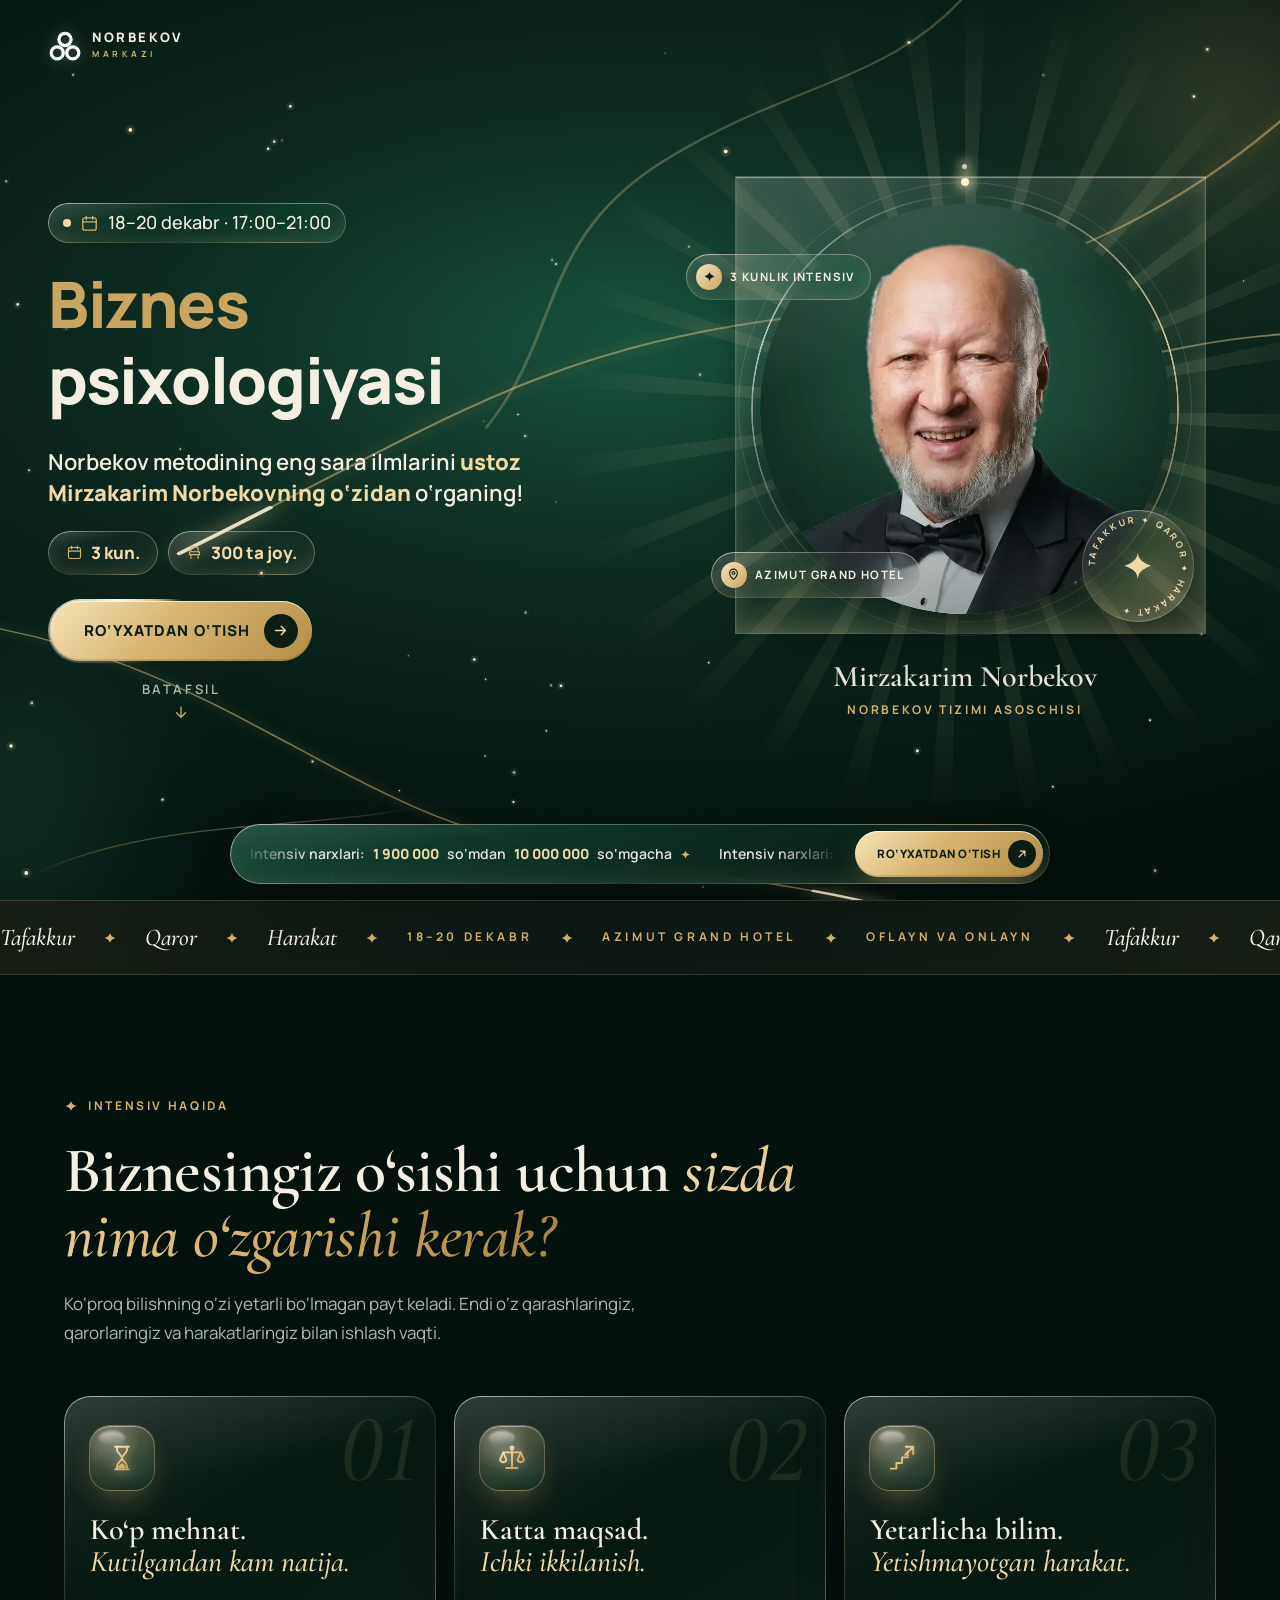
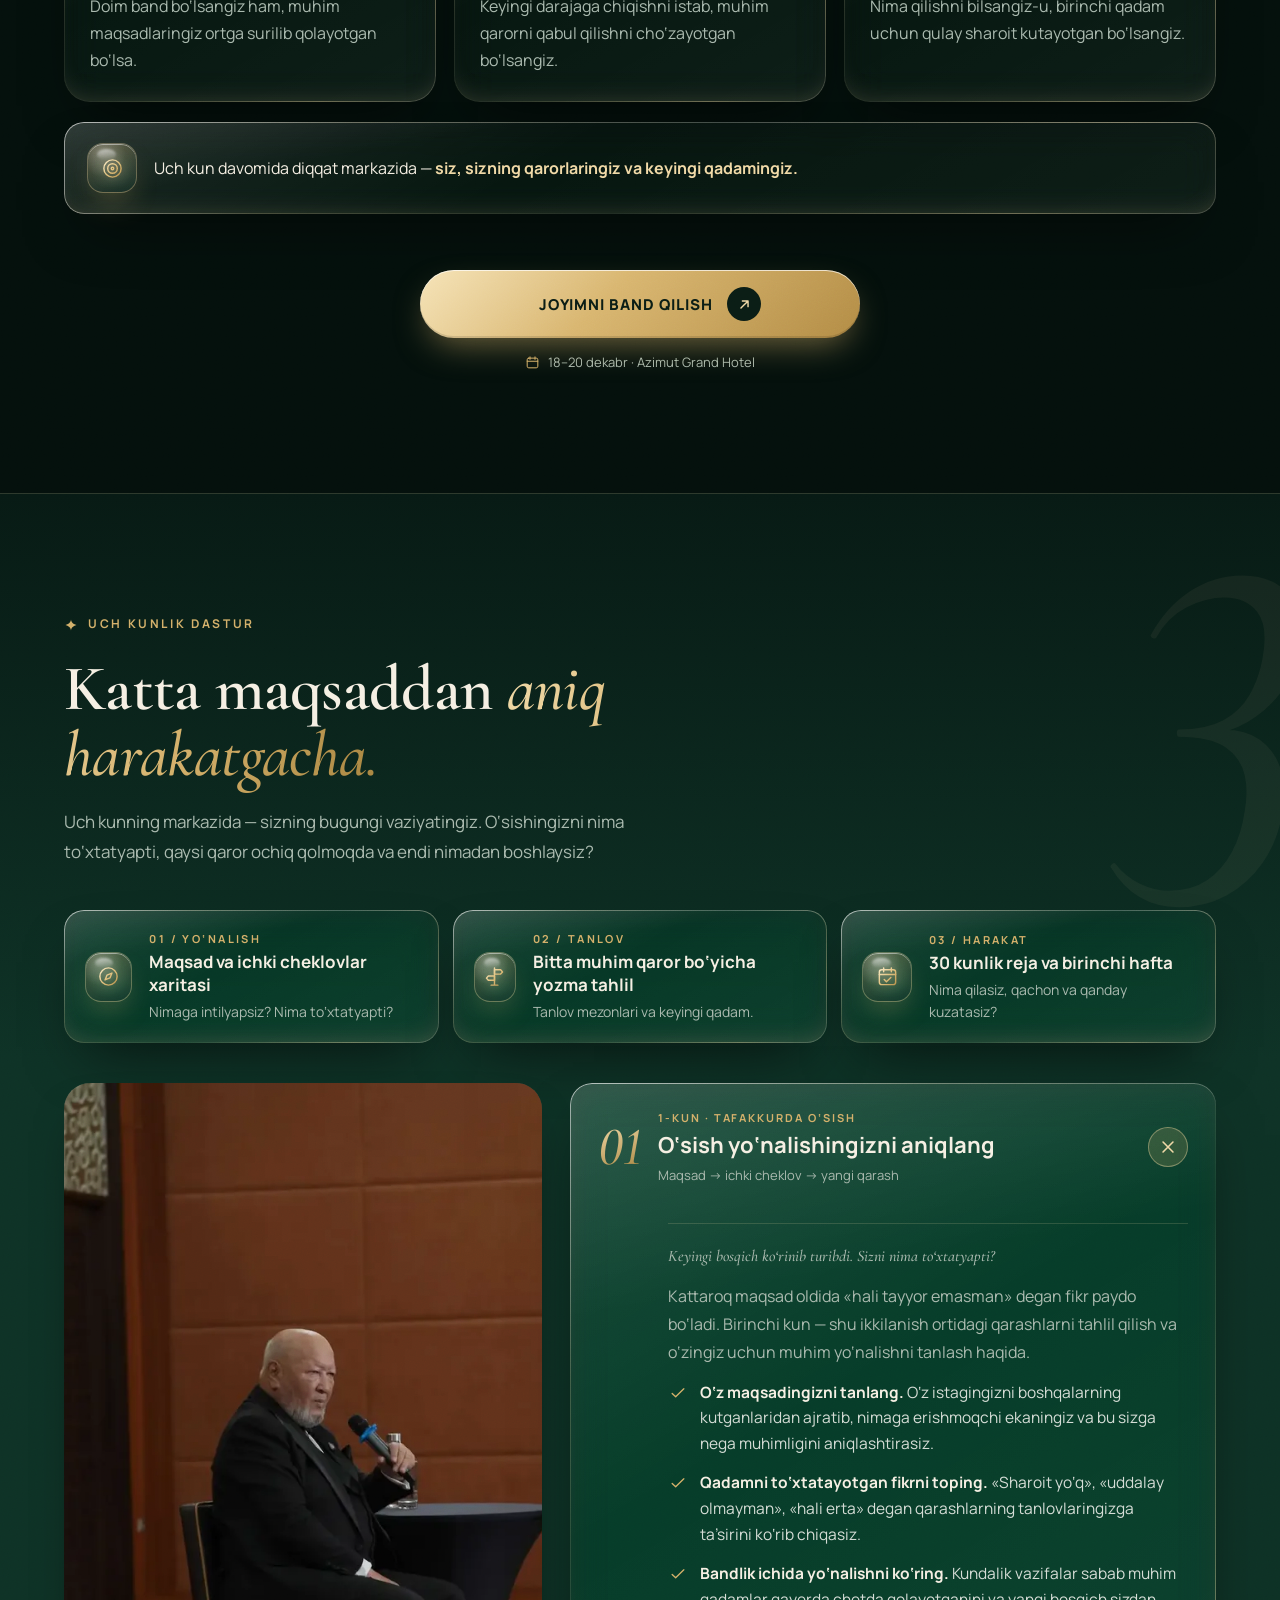
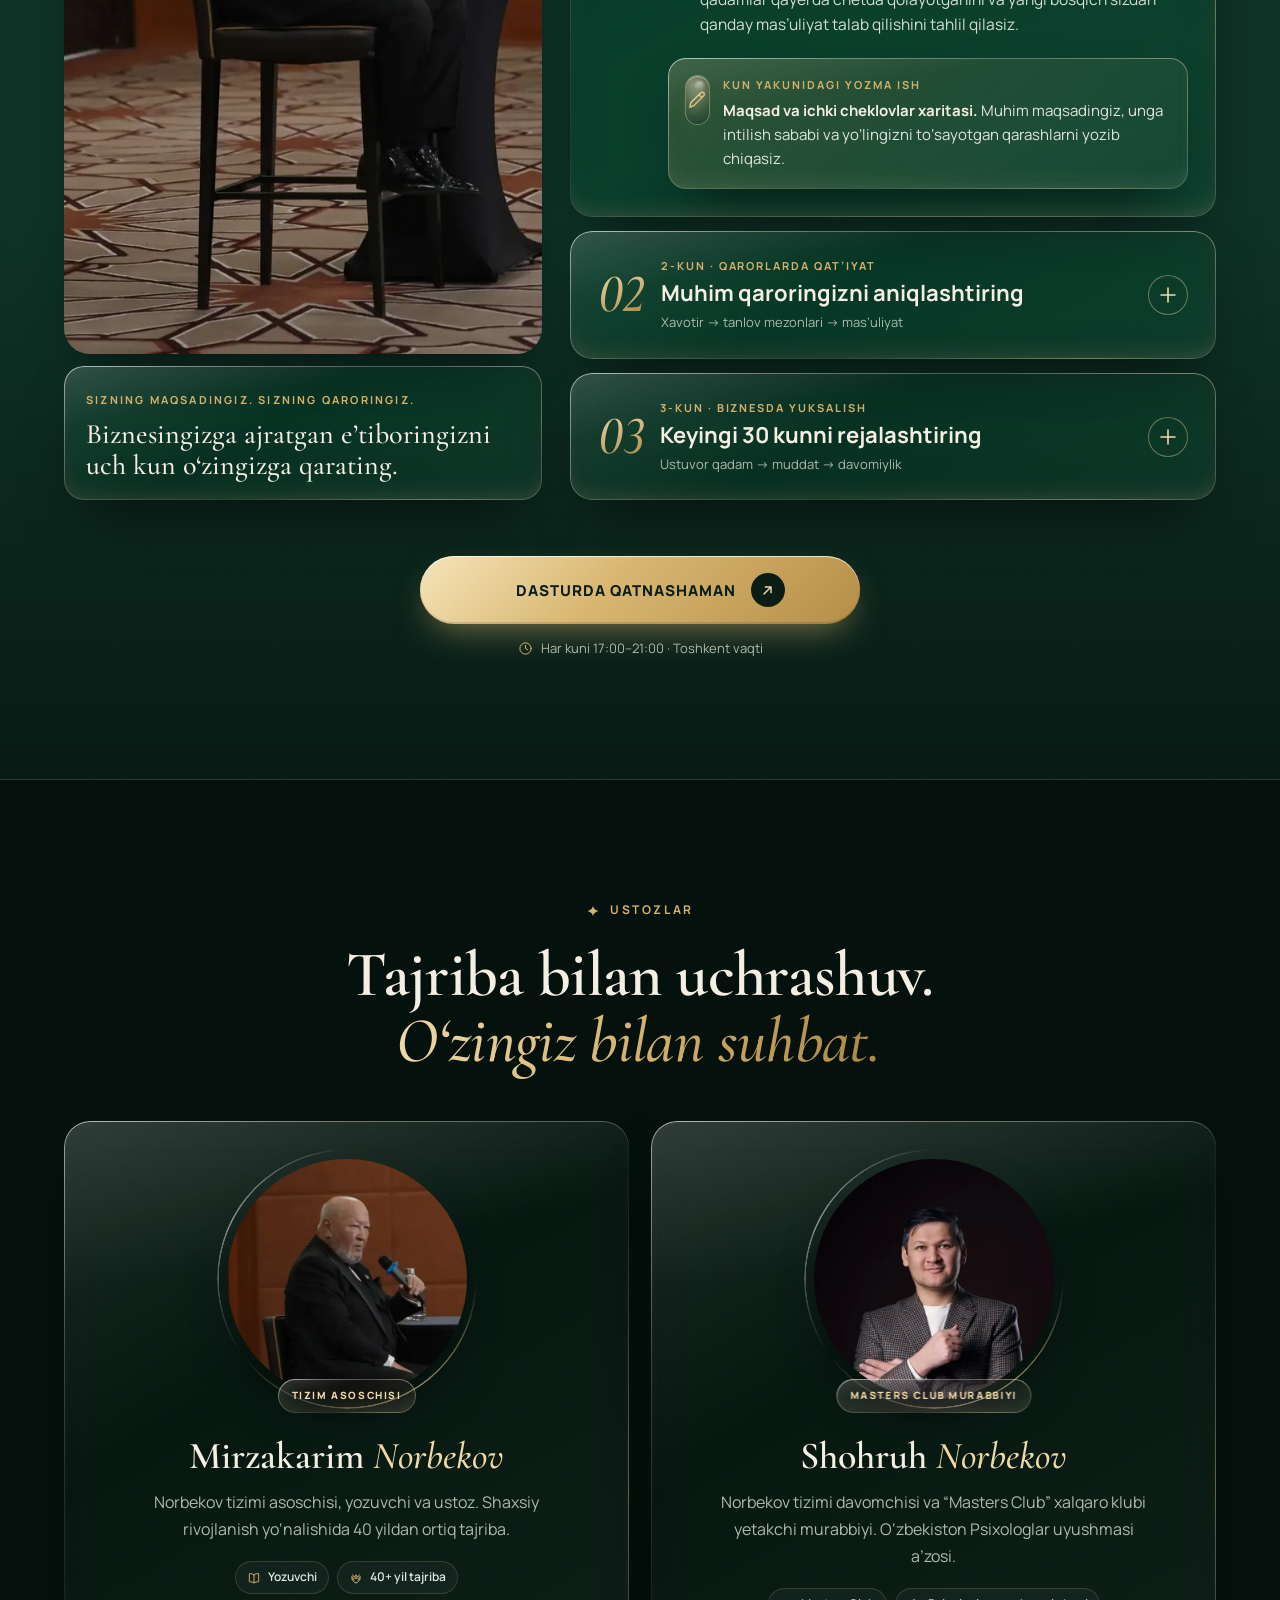
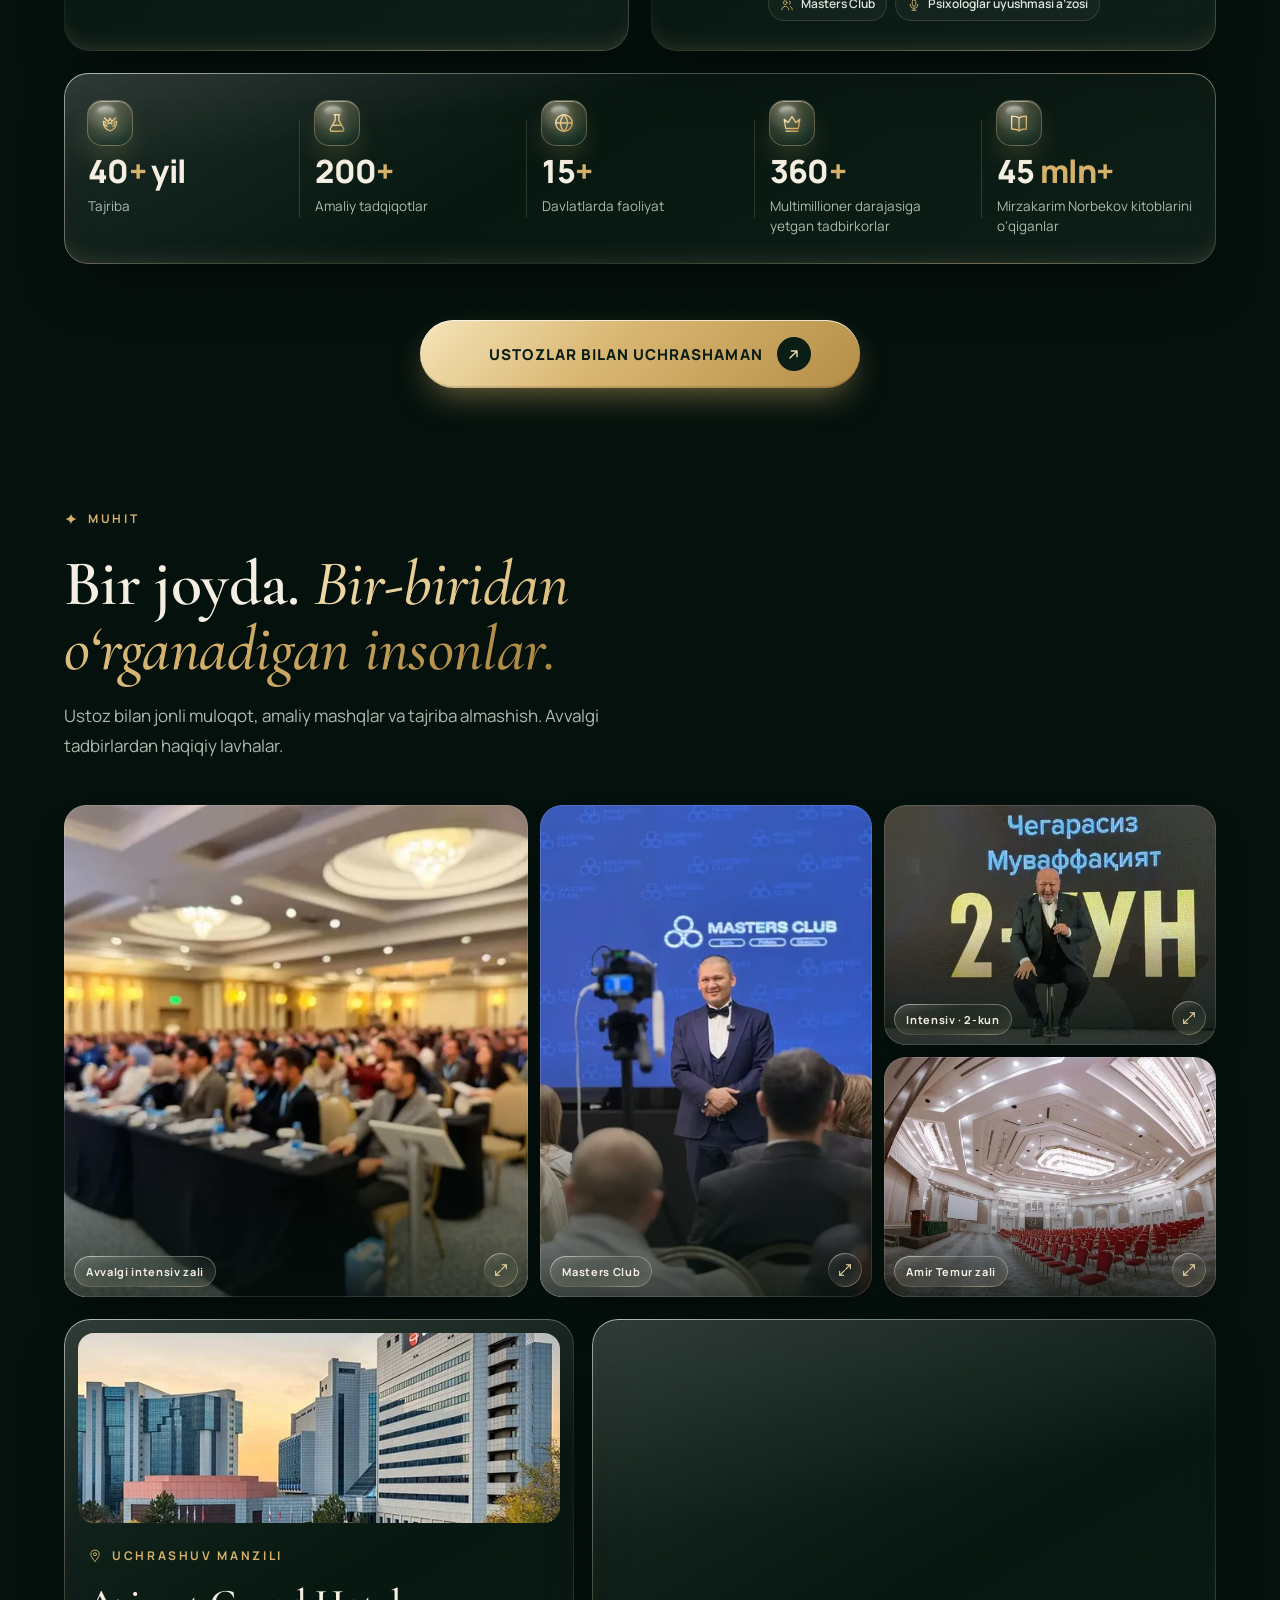
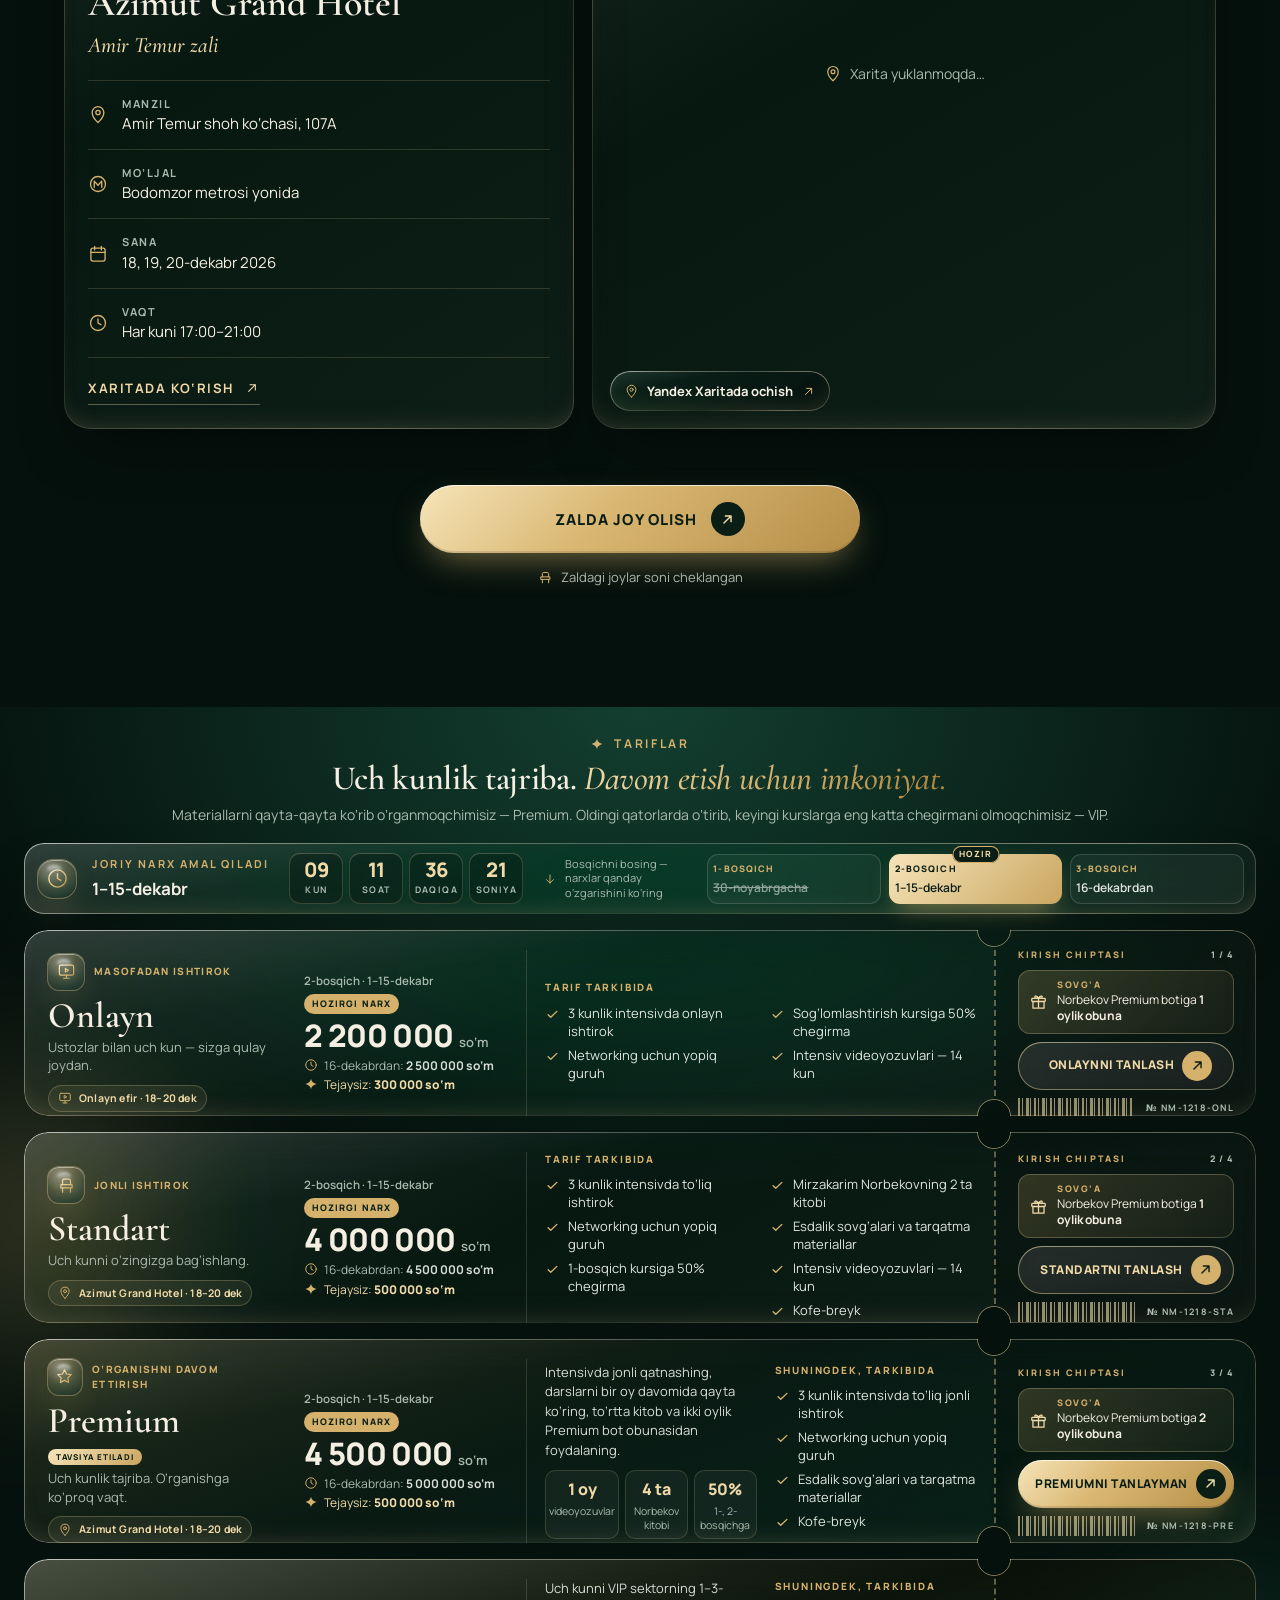
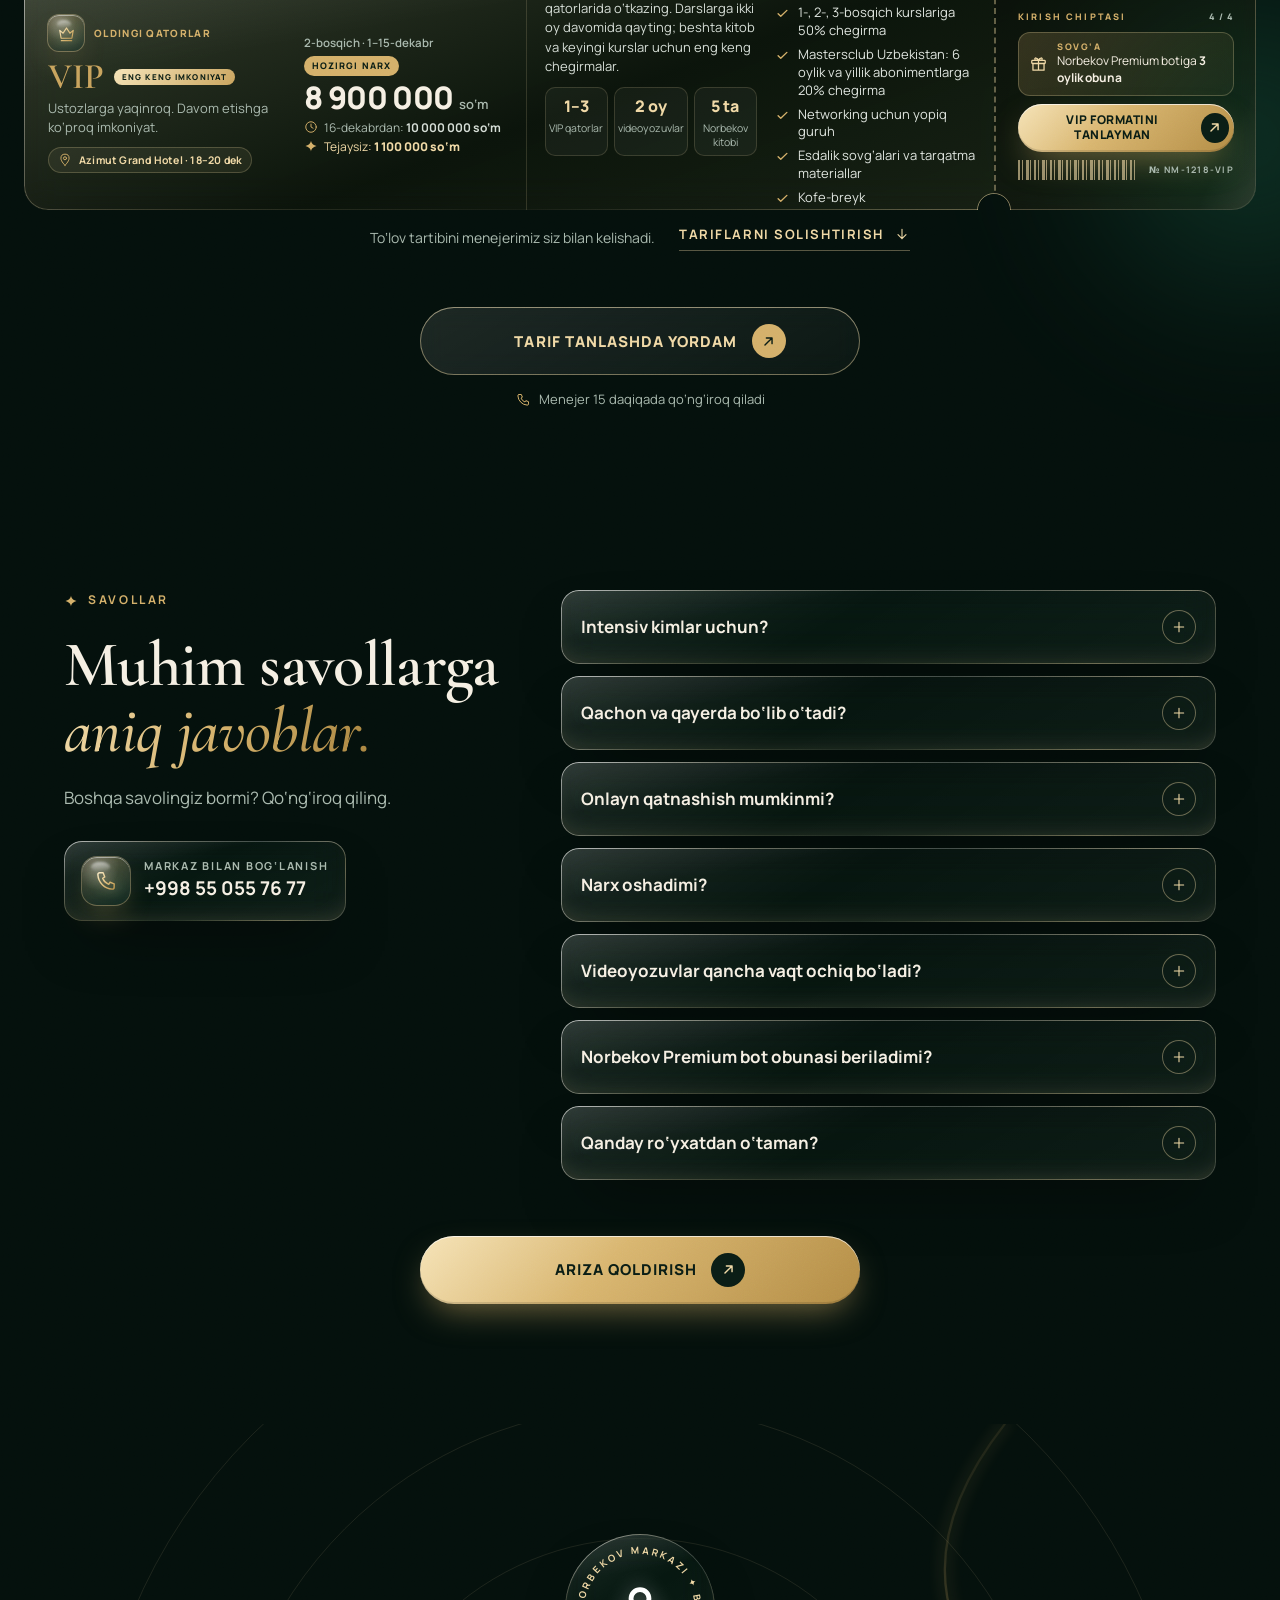
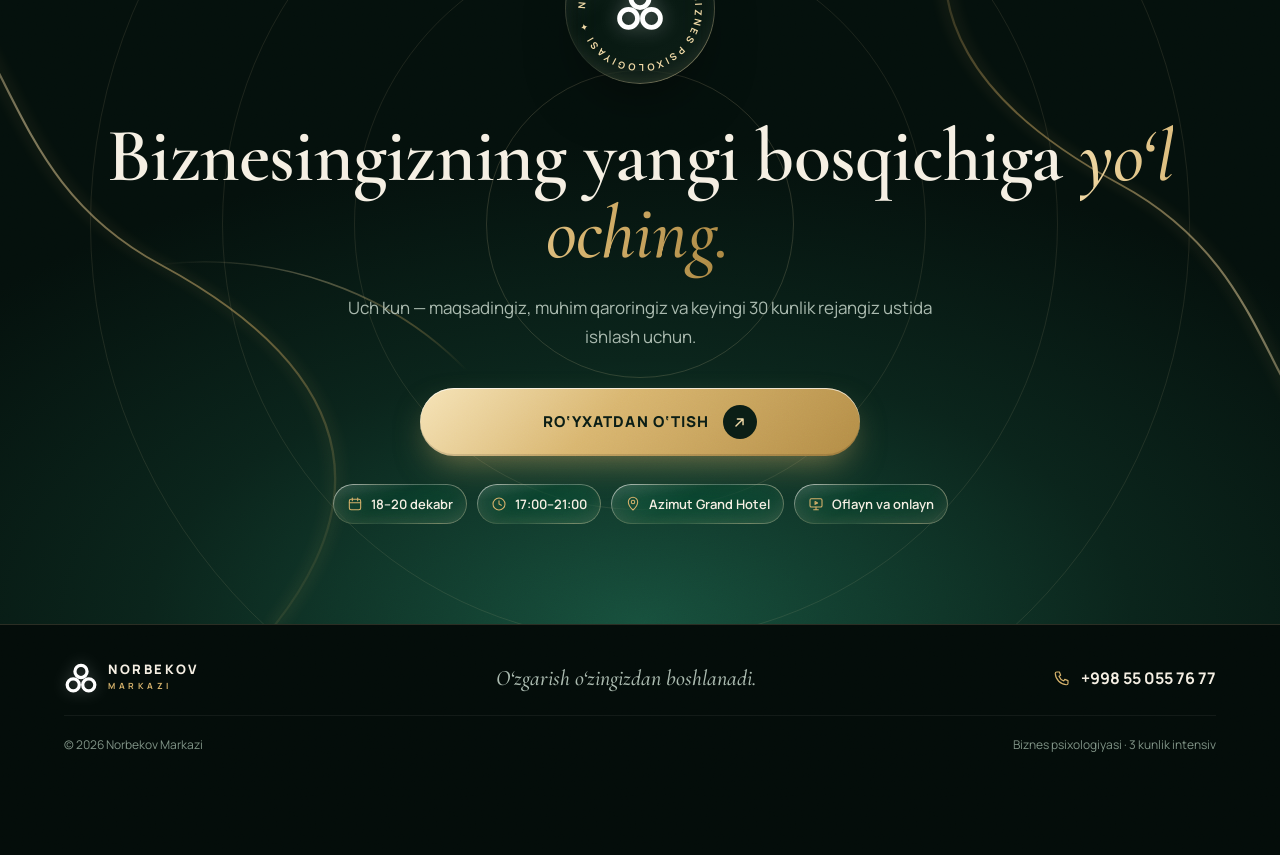
==== commit 18b8c3d8: "Yangi dizayn: liquid glass landing, chipta tariflar, sticky narx paneli - Yangi hero matni, oltin nu" ====
--- a/index.html
+++ b/index.html
@@ -1,24 +1,22 @@
 <!doctype html>
 <html lang="uz">
 <head>
-  <meta charset="UTF-8">
-  <meta name="viewport" content="width=device-width,initial-scale=1">
-  <meta name="theme-color" content="#102a25">
-  <meta name="facebook-domain-verification" content="2tgvue5fifjzsfd3volc80d6dp5v06" />
-  <title>Biznes psixologiyasi — 3 kunlik intensiv | Norbekov Markazi</title>
-  <meta name="description" content="Kengroq fikrlang. Dadilroq qaror qiling. Biznesingizni yangi bosqichga olib chiqing. Mirzakarim Norbekov va Shohruh Norbekov bilan 3 kunlik amaliy intensiv.">
-  <meta property="og:title" content="Biznes psixologiyasi — Norbekov Markazi">
-  <meta property="og:description" content="Kengroq fikrlang. Dadilroq qaror qiling. Biznesingizni yangi bosqichga olib chiqing. 3 kunlik amaliy intensiv.">
-  <meta property="og:type" content="website">
-  <meta property="og:image" content="assets/DSC00302.webp">
-  <link rel="icon" type="image/svg+xml" href="assets/favicon.svg">
-  <link rel="preload" as="image" href="assets/hero-norbekov-blob.webp" imagesrcset="assets/hero-norbekov-blob-640w.webp 640w, assets/hero-norbekov-blob.webp 1147w" imagesizes="(max-width:640px) 100vw, 45vw">
-  <link rel="preload" href="assets/cormorant-400.woff2" as="font" type="font/woff2" crossorigin>
-  <link rel="preload" href="assets/cormorant-italic-400.woff2" as="font" type="font/woff2" crossorigin>
-  <link rel="preload" href="assets/manrope-400.woff2" as="font" type="font/woff2" crossorigin>
-  <link rel="stylesheet" href="assets/fonts.css">
-  <link rel="stylesheet" href="style.css">
-  <script src="app.js" defer></script>
+<meta charset="UTF-8">
+<meta name="viewport" content="width=device-width,initial-scale=1,viewport-fit=cover">
+<meta name="theme-color" content="#04100c">
+<meta name="facebook-domain-verification" content="2tgvue5fifjzsfd3volc80d6dp5v06" />
+<title>Biznes psixologiyasi — 3 kunlik intensiv | Norbekov Markazi</title>
+<meta name="description" content="Norbekov metodining eng sara ilmlarini ustoz Mirzakarim Norbekovning o‘zidan o‘rganing! 18–20 dekabr, Azimut Grand Hotel. 3 kun. 300 ta joy.">
+<link rel="canonical" href="https://norbekov.vercel.app/">
+<meta property="og:title" content="Biznes psixologiyasi — Norbekov Markazi">
+<meta property="og:description" content="Norbekov metodining eng sara ilmlarini ustoz Mirzakarim Norbekovning o‘zidan o‘rganing! 3 kun. 300 ta joy.">
+<meta property="og:type" content="website">
+<meta property="og:url" content="https://norbekov.vercel.app/">
+<meta property="og:image" content="https://norbekov.vercel.app/assets/DSC00302.webp">
+<link rel="icon" type="image/svg+xml" href="assets/favicon.svg">
+<link rel="preload" as="image" href="assets/hero-circle.webp" fetchpriority="high">
+<link rel="preload" as="font" type="font/woff2" href="assets/manrope-800.woff2" crossorigin>
+<link rel="preload" as="font" type="font/woff2" href="assets/manrope-600.woff2" crossorigin>
 <!-- Meta Pixel Code -->
 <script>
 !function(f,b,e,v,n,t,s)
@@ -32,177 +30,1178 @@
 fbq('init', '1564971327388997');
 fbq('track', 'PageView');
 </script>
-<noscript><img height="1" width="1" style="display:none"
-src="https://www.facebook.com/tr?id=1564971327388997&ev=PageView&noscript=1"
-/></noscript>
+<noscript><img height="1" width="1" style="display:none" src="https://www.facebook.com/tr?id=1564971327388997&ev=PageView&noscript=1"/></noscript>
 <!-- End Meta Pixel Code -->
+<style>html,body{margin:0;background:#04100c}</style>
+<style>
+@font-face{font-family:'Manrope';font-weight:400;font-display:swap;src:url(assets/manrope-400.woff2) format('woff2')}
+@font-face{font-family:'Manrope';font-weight:500;font-display:swap;src:url(assets/manrope-500.woff2) format('woff2')}
+@font-face{font-family:'Manrope';font-weight:600;font-display:swap;src:url(assets/manrope-600.woff2) format('woff2')}
+@font-face{font-family:'Manrope';font-weight:700;font-display:swap;src:url(assets/manrope-700.woff2) format('woff2')}
+@font-face{font-family:'Manrope';font-weight:800;font-display:swap;src:url(assets/manrope-800.woff2) format('woff2')}
+@font-face{font-family:'Cormorant Garamond';font-weight:500;font-display:swap;src:url(assets/cormorant-500.woff2) format('woff2')}
+@font-face{font-family:'Cormorant Garamond';font-weight:600;font-display:swap;src:url(assets/cormorant-600.woff2) format('woff2')}
+@font-face{font-family:'Cormorant Garamond';font-style:italic;font-weight:500 600;font-display:swap;src:url(assets/cormorant-italic-500.woff2) format('woff2')}
+#nm{--bg:#04100c;--em:#0a241b;--em2:#0f3326;--em3:#165140;--gold:#d4b06a;--gold2:#f0d9a6;--gold3:#a8843f;--cream:#f5efe3;--muted:#a9b9ae;--line:rgba(240,217,166,.16);--r:26px;--serif:'Cormorant Garamond',Georgia,serif;--sans:'Manrope',system-ui,-apple-system,sans-serif;
+position:relative;background:var(--bg);color:var(--cream);font-family:var(--sans);font-size:16px;line-height:1.55;overflow:hidden;font-variant-numeric:lining-nums;-webkit-font-smoothing:antialiased;text-rendering:optimizeLegibility}
+#nm *,#nm *::before,#nm *::after{box-sizing:border-box;margin:0;padding:0}
+#nm a{color:inherit;text-decoration:none}
+#nm img{display:block;max-width:100%}
+#nm button{font:inherit;color:inherit;background:none;border:0;cursor:pointer}
+#nm ul{list-style:none}
+#nm .ic{width:24px;height:24px;fill:none;stroke:currentColor;stroke-width:1.6;stroke-linecap:round;stroke-linejoin:round;flex:none}
+#nm .ic.fill{fill:currentColor;stroke:none}
+#nm .gold-ic{stroke:url(#nm-g)}
+#nm .wrap{width:100%;max-width:1200px;margin:0 auto;padding:0 24px;position:relative}
+#nm .grain{position:absolute;inset:0;pointer-events:none;z-index:50;opacity:.07;mix-blend-mode:overlay;background-image:url("data:image/svg+xml,%3Csvg xmlns='http://www.w3.org/2000/svg' width='160' height='160'%3E%3Cfilter id='n'%3E%3CfeTurbulence type='fractalNoise' baseFrequency='.85' numOctaves='3' stitchTiles='stitch'/%3E%3C/filter%3E%3Crect width='100%25' height='100%25' filter='url(%23n)'/%3E%3C/svg%3E")}
+
+/* ---------- liquid glass ---------- */
+#nm .glass{position:relative;isolation:isolate;border-radius:var(--r);background:linear-gradient(150deg,rgba(255,255,255,.10),rgba(255,255,255,.025) 42%,rgba(255,255,255,.05));-webkit-backdrop-filter:blur(18px) saturate(165%);backdrop-filter:blur(18px) saturate(165%);box-shadow:inset 0 1px 0 rgba(255,255,255,.22),inset 0 -14px 28px -18px rgba(240,217,166,.22),0 28px 60px -24px rgba(0,0,0,.65)}
+#nm .glass::before{content:'';position:absolute;inset:0;z-index:-1;border-radius:inherit;padding:1px;background:linear-gradient(140deg,rgba(255,255,255,.55),rgba(240,217,166,.2) 24%,rgba(255,255,255,.03) 52%,rgba(240,217,166,.38) 84%,rgba(255,255,255,.14));-webkit-mask:linear-gradient(#000 0 0) content-box,linear-gradient(#000 0 0);-webkit-mask-composite:xor;mask-composite:exclude;pointer-events:none}
+#nm .glass::after{content:'';position:absolute;inset:0;z-index:-1;border-radius:inherit;pointer-events:none;background:linear-gradient(170deg,rgba(255,255,255,.09),transparent 28%)}
+
+/* ---------- typography ---------- */
+#nm .eyebrow{display:inline-flex;align-items:center;gap:10px;font-size:12px;font-weight:700;letter-spacing:.22em;text-transform:uppercase;color:var(--gold)}
+#nm .eyebrow .ic{width:14px;height:14px}
+#nm h2.title{font-family:var(--serif);font-weight:600;font-size:clamp(38px,6.4vw,64px);line-height:1.02;letter-spacing:-.01em;margin-top:18px;color:var(--cream)}
+#nm h2.title em{font-style:italic;font-weight:500;background:linear-gradient(100deg,var(--gold2),var(--gold) 50%,var(--gold3));-webkit-background-clip:text;background-clip:text;color:transparent;padding-right:.06em}
+#nm .lead{font-size:17px;line-height:1.75;color:var(--muted);max-width:620px;margin-top:20px}
+#nm .head{max-width:760px}
+#nm .head.center{text-align:center;margin:0 auto}
+#nm .head.center .lead{margin-left:auto;margin-right:auto}
+#nm section.sec{position:relative;padding:96px 0}
+
+/* ---------- buttons ---------- */
+#nm .btn{position:relative;overflow:hidden;display:inline-flex;align-items:center;justify-content:center;gap:14px;height:68px;padding:0 30px;border-radius:16px;background:linear-gradient(135deg,#f6e4b8 0%,#d9b670 42%,#b38c45 100%);color:#0a1d15;font-weight:800;font-size:15px;letter-spacing:.07em;text-transform:uppercase;white-space:nowrap;box-shadow:0 14px 34px -10px rgba(212,176,106,.55),inset 0 1px 0 rgba(255,255,255,.7),inset 0 -2px 0 rgba(0,0,0,.12);animation:nm-pulse 2.2s ease-out infinite;transition:filter .3s}
+#nm .btn:hover{filter:brightness(1.07)}
+#nm .btn::before{content:'';position:absolute;top:-20%;bottom:-20%;left:-40%;width:28%;background:linear-gradient(90deg,transparent,rgba(255,255,255,.75),transparent);transform:skewX(-22deg);animation:nm-sheen 2.8s ease-in-out infinite}
+#nm .btn .arr{width:34px;height:34px;border-radius:50%;background:#0a1d15;color:var(--gold2);display:grid;place-items:center}
+#nm .btn .arr .ic{width:17px;height:17px;stroke-width:2}
+#nm .btn.ghost{background:linear-gradient(150deg,rgba(255,255,255,.1),rgba(255,255,255,.03));color:var(--gold2);box-shadow:inset 0 0 0 1px rgba(240,217,166,.45),inset 0 1px 0 rgba(255,255,255,.2);animation:none;-webkit-backdrop-filter:blur(12px);backdrop-filter:blur(12px)}
+#nm .btn.ghost .arr{background:var(--gold);color:#0a1d15}
+#nm .btn.ghost::before{animation-duration:4.5s;opacity:.35}
+#nm .cta{display:flex;flex-direction:column;align-items:center;gap:14px;margin-top:56px;text-align:center}
+#nm .cta .btn{width:min(100%,440px)}
+#nm .cta small{font-size:13px;color:var(--muted);display:flex;align-items:center;gap:8px}
+#nm .cta small .ic{width:15px;height:15px;color:var(--gold)}
+#nm .tlink{display:inline-flex;align-items:center;gap:10px;font-size:13px;font-weight:700;letter-spacing:.12em;text-transform:uppercase;color:var(--gold2);border-bottom:1px solid rgba(240,217,166,.35);padding-bottom:6px}
+#nm .tlink .ic{width:16px;height:16px}
+
+/* ---------- sticker (icon orb) ---------- */
+#nm .sbar .btn::before{animation-duration:3.2s}
+#nm .sticker{position:relative;width:64px;height:64px;border-radius:20px;display:grid;place-items:center;color:var(--gold2);background:radial-gradient(circle at 30% 20%,rgba(255,255,255,.28),rgba(255,255,255,.04) 45%),linear-gradient(160deg,rgba(212,176,106,.32),rgba(22,81,64,.35));box-shadow:inset 0 1px 0 rgba(255,255,255,.45),inset 0 -6px 14px rgba(0,0,0,.25),0 14px 30px -10px rgba(212,176,106,.45),0 0 0 1px rgba(240,217,166,.35);animation:nm-float 6s ease-in-out infinite}
+#nm .sticker .ic{width:30px;height:30px;stroke-width:1.5;filter:drop-shadow(0 0 6px rgba(240,217,166,.55))}
+#nm .sticker.sm{width:48px;height:48px;border-radius:15px}
+#nm .sticker.sm .ic{width:23px;height:23px}
+#nm .sticker::after{content:'';position:absolute;top:5px;left:9px;width:40%;height:22%;border-radius:50%;background:linear-gradient(180deg,rgba(255,255,255,.55),transparent);filter:blur(1px)}
+
+/* ---------- ambient ---------- */
+#nm .orb{position:absolute;border-radius:50%;filter:blur(70px);pointer-events:none;opacity:.55;animation:nm-drift 18s ease-in-out infinite alternate}
+#nm .orb.g{background:radial-gradient(circle,rgba(212,176,106,.55),transparent 65%)}
+#nm .orb.e{background:radial-gradient(circle,rgba(34,120,90,.75),transparent 65%)}
+#nm .veins{position:absolute;pointer-events:none;opacity:.9}
+#nm .veins path{fill:none;stroke-linecap:round}
+#nm .veins .v{stroke:url(#nm-vg);stroke-width:1.2;opacity:.55}
+#nm .veins .vb{stroke:rgba(212,176,106,.35);stroke-width:5;filter:blur(4px);opacity:.35}
+#nm .veins .glint{stroke:#fff3d2;stroke-width:2;stroke-dasharray:46 1400;animation:nm-glint 7s linear infinite;filter:drop-shadow(0 0 6px #f0d9a6)}
+
+/* ---------- HERO ---------- */
+#nm .hero{position:relative;display:flex;flex-direction:column;padding:0 24px;padding-left:max(24px,env(safe-area-inset-left));padding-right:max(24px,env(safe-area-inset-right));background:radial-gradient(ellipse 90% 60% at 50% 38%,#17503d 0%,#0b281e 46%,#04100c 100%);overflow:hidden}
+#nm .topbar{position:relative;z-index:3;height:36px;margin-top:calc(28px + env(safe-area-inset-top));display:flex;align-items:center;justify-content:space-between;gap:12px}
+#nm .logo{display:flex;align-items:center;gap:10px}
+#nm .logo svg{width:34px;height:31px;color:#fff;filter:drop-shadow(0 0 8px rgba(255,255,255,.25))}
+#nm .logo b{display:block;font-weight:800;font-size:13px;letter-spacing:.2em;line-height:1}
+#nm .logo small{display:block;font-size:8.5px;letter-spacing:.42em;color:var(--gold);margin-top:4px;font-weight:700}
+#nm .date-pill{display:inline-flex;align-items:center;gap:9px;height:40px;padding:0 15px;border-radius:999px;font-size:18px;font-weight:500;color:var(--cream);white-space:nowrap}
+#nm .date-pill .ic{width:19px;height:19px;color:var(--gold)}
+#nm .hero-grid{position:relative;z-index:2;flex:1;display:flex;flex-direction:column;align-items:center;text-align:center}
+#nm .hero .date-d{display:none}
+#nm .h1{font-family:var(--sans);font-weight:800;font-size:clamp(34px,10.4vw,42px);line-height:1.1;letter-spacing:-.02em;margin-top:clamp(14px,calc(var(--vh,1vh)*2.6),28px);padding-bottom:.08em}
+#nm .h1 span{display:block;background-size:250% 100%;-webkit-background-clip:text;background-clip:text;color:transparent;animation:nm-shine 3.6s linear infinite;padding-bottom:.08em}
+#nm .h1 .acc{background-image:linear-gradient(110deg,#c9a45e 0%,#c9a45e 38%,#fff6dc 50%,#c9a45e 62%,#c9a45e 100%)}
+#nm .h1 .main{background-image:linear-gradient(110deg,#f5efe3 0%,#f5efe3 38%,#ffffff 46%,#f0d9a6 50%,#ffffff 54%,#f5efe3 62%,#f5efe3 100%)}
+#nm .art{position:relative;padding:clamp(30px,calc(var(--vh,1vh)*4.6),50px) 0 clamp(22px,calc(var(--vh,1vh)*3.4),40px)}
+#nm .circle{--s:clamp(140px,min(74vw,calc(var(--vh,1vh)*36 - 90px)),320px);position:relative;width:var(--s);height:var(--s);margin:0 auto}
+#nm .circle .halo{position:absolute;inset:-18%;border-radius:50%;background:radial-gradient(circle,rgba(212,176,106,.42),rgba(22,81,64,.25) 45%,transparent 68%);animation:nm-breathe 5s ease-in-out infinite}
+#nm .circle .ring{position:absolute;inset:-9px;border-radius:50%;background:conic-gradient(from 0deg,rgba(240,217,166,0),rgba(240,217,166,.95),rgba(212,176,106,.2),rgba(240,217,166,0) 60%,rgba(255,255,255,.7),rgba(240,217,166,0));-webkit-mask:radial-gradient(farthest-side,transparent calc(100% - 2px),#000 calc(100% - 1.5px));mask:radial-gradient(farthest-side,transparent calc(100% - 2px),#000 calc(100% - 1.5px));animation:nm-spin 9s linear infinite}
+#nm .circle .ring2{position:absolute;inset:-22px;border-radius:50%;border:1px solid rgba(255,255,255,.12)}
+#nm .circle .orbit{position:absolute;inset:-22px;border-radius:50%;animation:nm-spin 14s linear infinite reverse}
+#nm .circle .orbit::before{content:'';position:absolute;top:-4px;left:50%;width:8px;height:8px;margin-left:-4px;border-radius:50%;background:#fff3d2;box-shadow:0 0 12px 3px rgba(240,217,166,.9)}
+#nm .circle .ph{position:absolute;inset:0;border-radius:50%;overflow:hidden;box-shadow:0 30px 60px -20px rgba(0,0,0,.7),inset 0 0 0 1px rgba(255,255,255,.2)}
+#nm .circle .ph img{width:100%;height:100%;object-fit:cover;object-position:50% 30%}
+#nm .circle .ph::after{content:'';position:absolute;inset:0;border-radius:50%;background:linear-gradient(160deg,rgba(255,255,255,.18),transparent 35%),radial-gradient(circle at 50% 120%,rgba(4,16,12,.55),transparent 55%)}
+#nm .badge{position:absolute;right:-6%;bottom:-2%;width:30%;min-width:66px;max-width:112px;aspect-ratio:1;border-radius:50%;display:grid;place-items:center;color:var(--gold2)}
+#nm .badge svg.txt{position:absolute;inset:0;width:100%;height:100%;animation:nm-spin 16s linear infinite}
+#nm .badge svg.txt text{font:700 9.6px var(--sans);letter-spacing:2.6px;fill:var(--gold2)}
+#nm .badge .ic{width:30%;height:30%}
+#nm .chip{position:absolute;display:inline-flex;align-items:center;gap:8px;padding:8px 12px 8px 9px;border-radius:999px;font-size:10.5px;font-weight:700;letter-spacing:.12em;text-transform:uppercase;color:var(--cream);white-space:nowrap;--r:999px;animation:nm-float 7s ease-in-out infinite}
+#nm .chip .dot{width:22px;height:22px;border-radius:50%;display:grid;place-items:center;background:linear-gradient(135deg,#f6e4b8,#c9a45e);color:#0a1d15}
+#nm .chip .dot .ic{width:13px;height:13px;stroke-width:2}
+#nm .chip.a{left:-14%;top:10%}
+#nm .chip.b{left:-10%;bottom:6%;animation-delay:-3s}
+#nm .hero-name{display:none}
+#nm .chip,#nm .badge{display:none}
+#nm .sub{font-size:18px;font-weight:600;line-height:1.4;color:var(--cream);max-width:390px;text-wrap:balance}
+#nm .sub b{font-weight:800;color:var(--gold2)}
+#nm .facts{display:flex;justify-content:center;gap:10px;margin-top:clamp(12px,calc(var(--vh,1vh)*1.8),18px)}
+#nm .facts span{display:inline-flex;align-items:center;gap:8px;height:38px;padding:0 15px;--r:999px;font-size:16px;font-weight:800;color:var(--gold2);white-space:nowrap}
+#nm .facts .ic{width:17px;height:17px;color:var(--gold)}
+#nm .hero-cta{display:flex;flex-direction:column;align-items:center;width:100%;padding-bottom:30px}
+#nm .hero-cta .glow{position:relative;display:block;width:100%;margin-top:clamp(12px,calc(var(--vh,1vh)*1.8),18px);padding:2px;border-radius:18px;overflow:hidden;animation:nm-pulse2 2.2s ease-out infinite}
+#nm .hero-cta .glow::before{content:'';position:absolute;left:50%;top:50%;width:200%;aspect-ratio:1;margin:-100% 0 0 -100%;background:conic-gradient(from 0deg,transparent 0 62%,rgba(255,246,220,.2) 70%,#fff6dc 82%,#d4b06a 90%,transparent 100%);animation:nm-spin 2.6s linear infinite}
+#nm .hero-cta .btn{position:relative;width:100%;animation:none;box-shadow:inset 0 1px 0 rgba(255,255,255,.7),inset 0 -2px 0 rgba(0,0,0,.12)}
+#nm .live{width:8px;height:8px;border-radius:50%;background:#f0d9a6;box-shadow:0 0 0 0 rgba(240,217,166,.7);animation:nm-live 1.6s ease-out infinite;flex:none}
+#nm .hero .dust{position:absolute;inset:0;width:100%;height:100%;pointer-events:none;z-index:1}
+#nm .circle .rays{position:absolute;inset:-62%;border-radius:50%;background:repeating-conic-gradient(from 0deg,rgba(240,217,166,.17) 0deg 3deg,transparent 3deg 13deg);-webkit-mask:radial-gradient(circle,#000 18%,transparent 64%);mask:radial-gradient(circle,#000 18%,transparent 64%);animation:nm-spin 50s linear infinite;pointer-events:none}
+#nm .circle .blob{position:absolute;inset:-7% -9% -5% -6%;background:linear-gradient(150deg,rgba(255,255,255,.16),rgba(255,255,255,.03) 45%,rgba(240,217,166,.14));-webkit-backdrop-filter:blur(14px) saturate(160%);backdrop-filter:blur(14px) saturate(160%);box-shadow:inset 0 1px 1px rgba(255,255,255,.45),inset 0 -10px 30px -10px rgba(240,217,166,.35),0 30px 60px -30px rgba(0,0,0,.6);border:1px solid rgba(255,255,255,.18);animation:nm-morph 12s ease-in-out infinite}
+#nm .circle .orbit.o2{inset:-38px;animation-duration:22s;animation-direction:normal}
+#nm .circle .orbit.o2::before{width:5px;height:5px;margin-left:-2.5px;top:-2.5px;opacity:.8}
+#nm .more{display:inline-flex;flex-direction:column;align-items:center;gap:4px;margin-top:16px;font-size:13px;font-weight:600;letter-spacing:.2em;text-transform:uppercase;color:var(--muted);padding-bottom:20px}
+#nm .more .ic{width:18px;height:18px;color:var(--gold);animation:nm-bounce 1.6s ease-in-out infinite}
+#nm .h1 span{-webkit-mask-image:linear-gradient(90deg,#000 40%,transparent 60%);mask-image:linear-gradient(90deg,#000 40%,transparent 60%);-webkit-mask-size:300% 100%;mask-size:300% 100%;-webkit-mask-position:0 0;mask-position:0 0;animation:nm-shine 3.6s linear infinite,nm-wipe 1.2s cubic-bezier(.6,.1,.2,1) .15s both}
+#nm .h1 .main{animation-delay:0s,.4s}
+#nm .hero .veins.v1{right:-30%;top:-5%;width:120%;height:70%}
+#nm .hero .veins.v2{left:-20%;bottom:-6%;width:90%;height:50%;transform:scaleX(-1)}
+#nm .hero .orb.o1{width:380px;height:380px;right:-140px;top:-80px}
+#nm .hero .orb.o2{width:420px;height:420px;left:-200px;bottom:-120px;animation-delay:-6s}
+
+/* intro on load */
+#nm .hero .in-a{animation:nm-in .9s ease both}
+#nm .hero .in-a.d2{animation-delay:.1s}#nm .hero .in-a.d3{animation-delay:.2s}#nm .hero .in-a.d4{animation-delay:.3s}#nm .hero .in-a.d5{animation-delay:.4s}
+@keyframes nm-in{from{opacity:0;filter:blur(10px)}to{opacity:1;filter:none}}
+
+/* ---------- marquee ---------- */
+#nm .marq{position:relative;z-index:2;border-top:1px solid var(--line);border-bottom:1px solid var(--line);background:linear-gradient(90deg,rgba(212,176,106,.08),rgba(255,255,255,.03),rgba(212,176,106,.08));overflow:hidden;padding:18px 0}
+#nm .marq-track{display:flex;width:max-content;animation:nm-marq 38s linear infinite}
+#nm .marq-track span{display:inline-flex;align-items:center;gap:28px;padding-right:28px;font-family:var(--serif);font-style:italic;font-size:24px;color:var(--cream);white-space:nowrap}
+#nm .marq-track span b{font-family:var(--sans);font-style:normal;font-size:12px;font-weight:700;letter-spacing:.3em;color:var(--gold)}
+#nm .marq-track .ic{width:14px;height:14px;color:var(--gold)}
+
+/* ---------- reveal ---------- */
+#nm.nm-js .rv{opacity:0;filter:blur(10px)}
+#nm.nm-js .rv.in{opacity:1;filter:none;transition:opacity 1s ease,filter 1s ease}
+
+/* ---------- PROBLEMS ---------- */
+#nm .probs{display:grid;gap:18px;margin-top:48px}
+#nm .prob{padding:30px 26px 28px;overflow:hidden}
+#nm .prob .num{position:absolute;right:18px;top:6px;font-family:var(--serif);font-style:italic;font-size:96px;line-height:1;color:rgba(240,217,166,.09);pointer-events:none}
+#nm .prob h3{font-family:var(--serif);font-weight:600;font-size:30px;line-height:1.08;margin-top:24px}
+#nm .prob h3 i{display:block;font-weight:500;color:var(--gold2)}
+#nm .prob p{font-size:16px;color:var(--muted);margin-top:14px;line-height:1.7}
+#nm .note{display:flex;align-items:center;gap:18px;margin-top:20px;padding:22px 24px;--r:20px}
+#nm .note p{font-size:16px;line-height:1.6}
+#nm .note strong{color:var(--gold2);font-weight:700}
+
+/* ---------- PROGRAM (accent band) ---------- */
+#nm .band{background:linear-gradient(180deg,#071a14,#0e3226 30%,#0e3226 70%,#071a14);border-top:1px solid var(--line);border-bottom:1px solid var(--line);overflow:hidden}
+#nm .band .bignum{position:absolute;right:-2%;top:40px;font-family:var(--serif);font-style:italic;font-weight:500;font-size:clamp(260px,40vw,520px);line-height:.8;color:rgba(240,217,166,.05);pointer-events:none}
+#nm .steps{display:grid;gap:14px;margin-top:44px}
+#nm .step{display:flex;gap:18px;align-items:center;padding:20px 22px;--r:20px}
+#nm .step small{display:block;font-size:11px;font-weight:700;letter-spacing:.22em;color:var(--gold)}
+#nm .step p{font-weight:700;font-size:17px;line-height:1.35;margin-top:4px}
+#nm .step span{display:block;font-size:14px;color:var(--muted);margin-top:4px}
+#nm .prog{display:grid;gap:28px;margin-top:40px}
+#nm .pvis{display:flex;flex-direction:column;gap:12px}
+#nm .pim{position:relative;flex:1;min-height:340px;border-radius:var(--r);overflow:hidden;box-shadow:0 24px 50px -24px rgba(0,0,0,.7),inset 0 0 0 1px rgba(255,255,255,.12)}
+#nm .pim img{position:absolute;inset:0;width:100%;height:100%;object-fit:cover;object-position:50% 30%}
+#nm .pvis .lab{padding:20px 22px;--r:20px}
+#nm .pvis .lab span{font-size:11px;font-weight:700;letter-spacing:.2em;color:var(--gold)}
+#nm .pvis .lab p{font-family:var(--serif);font-size:28px;line-height:1.1;margin-top:8px}
+#nm .days{display:grid;gap:14px}
+#nm .day{--r:22px;overflow:hidden}
+#nm .day summary{list-style:none;cursor:pointer;display:grid;grid-template-columns:auto 1fr auto;gap:16px;align-items:center;padding:22px 20px}
+#nm .day summary::-webkit-details-marker{display:none}
+#nm .day .dn{font-family:var(--serif);font-style:italic;font-size:54px;line-height:.9;background:linear-gradient(160deg,var(--gold2),var(--gold3));-webkit-background-clip:text;background-clip:text;color:transparent}
+#nm .day .dh small{display:block;font-size:11px;font-weight:700;letter-spacing:.18em;color:var(--gold)}
+#nm .day .dh h3{font-size:19px;font-weight:700;line-height:1.3;margin-top:5px}
+#nm .day .dh em{display:block;font-style:normal;font-size:13px;color:var(--muted);margin-top:5px}
+#nm .day .pm{width:40px;height:40px;border-radius:50%;display:grid;place-items:center;box-shadow:inset 0 0 0 1px rgba(240,217,166,.4);color:var(--gold2);transition:transform .45s cubic-bezier(.2,.7,.2,1),background .3s}
+#nm .day[open] .pm{transform:rotate(45deg);background:rgba(212,176,106,.18)}
+#nm .day .dc{padding:0 20px 24px}
+#nm .day[open] .dc{animation:nm-open .6s ease both}
+#nm .day .q{font-family:var(--serif);font-style:italic;font-size:24px;line-height:1.25;color:var(--gold2);padding-top:18px;border-top:1px solid var(--line)}
+#nm .day .dc>p{font-size:16px;color:var(--muted);line-height:1.75;margin-top:12px}
+#nm .day li{display:flex;gap:12px;margin-top:14px;font-size:15.5px;line-height:1.65;color:#d5ddd6}
+#nm .day li .ic{width:20px;height:20px;color:var(--gold);margin-top:3px}
+#nm .day li strong{color:var(--cream)}
+#nm .res{display:flex;gap:14px;align-items:flex-start;margin-top:20px;padding:18px;--r:18px;background:linear-gradient(140deg,rgba(212,176,106,.18),rgba(255,255,255,.03))}
+#nm .res small{display:block;font-size:11px;font-weight:700;letter-spacing:.18em;color:var(--gold)}
+#nm .res p{font-size:15px;line-height:1.6;margin-top:6px;color:#dfe5df}
+#nm .res strong{color:var(--cream)}
+
+/* ---------- MENTORS ---------- */
+#nm .mentors{display:grid;gap:22px;margin-top:48px}
+#nm .mentor{padding:30px 24px;text-align:center;overflow:hidden}
+#nm .mphoto{position:relative;width:min(240px,62vw);aspect-ratio:1;margin:8px auto 0}
+#nm .mphoto .ring{position:absolute;inset:-10px;border-radius:50%;background:conic-gradient(from 90deg,transparent,rgba(240,217,166,.9),transparent 40%,rgba(255,255,255,.5),transparent 75%);-webkit-mask:radial-gradient(farthest-side,transparent calc(100% - 2px),#000 calc(100% - 1.5px));mask:radial-gradient(farthest-side,transparent calc(100% - 2px),#000 calc(100% - 1.5px));animation:nm-spin 11s linear infinite}
+#nm .mphoto .ph{position:absolute;inset:0;border-radius:50%;overflow:hidden;box-shadow:0 24px 50px -18px rgba(0,0,0,.7)}
+#nm .mphoto img{width:100%;height:100%;object-fit:cover}
+#nm .mphoto .role{position:absolute;left:50%;bottom:-14px;transform:translateX(-50%);padding:9px 14px;border-radius:999px;--r:999px;font-size:10px;font-weight:800;letter-spacing:.16em;color:var(--gold2);white-space:nowrap}
+#nm .mentor h3{font-family:var(--serif);font-weight:600;font-size:38px;line-height:1;margin-top:38px}
+#nm .mentor h3 em{font-style:italic;font-weight:500;color:var(--gold2)}
+#nm .mentor p{font-size:16px;line-height:1.7;color:var(--muted);margin-top:14px;max-width:440px;margin-left:auto;margin-right:auto}
+#nm .mentor .mtags{display:flex;flex-wrap:wrap;justify-content:center;gap:8px;margin-top:18px}
+#nm .mentor .mtags span{display:inline-flex;align-items:center;gap:7px;padding:7px 12px;border-radius:999px;font-size:12px;font-weight:600;color:#dfe5df;box-shadow:inset 0 0 0 1px var(--line);background:rgba(255,255,255,.03)}
+#nm .mentor .mtags .ic{width:14px;height:14px;color:var(--gold)}
+#nm .stats{display:grid;grid-template-columns:1fr 1fr;margin-top:22px;padding:8px;--r:24px}
+#nm .stat{display:flex;flex-direction:column;align-items:flex-start;gap:10px;padding:20px 16px;position:relative}
+#nm .stat+.stat::before{content:'';position:absolute;left:0;top:22%;bottom:22%;width:1px;background:var(--line)}
+#nm .stat:nth-child(odd)::before{display:none}
+#nm .stat:nth-child(n+3){border-top:1px solid var(--line)}
+#nm .stat:last-child{grid-column:1/-1}
+#nm .stat .sticker{width:44px;height:44px;border-radius:14px}
+#nm .stat .sticker .ic{width:22px;height:22px}
+#nm .stat b{font-weight:800;font-size:32px;line-height:1;letter-spacing:-.02em;color:var(--cream)}
+#nm .stat b i{font-style:normal;color:var(--gold)}
+#nm .stat p{font-size:13.5px;line-height:1.45;color:var(--muted)}
+
+/* ---------- ATMOSPHERE + VENUE ---------- */
+#nm .gal{display:grid;grid-template-columns:1fr 1fr;gap:12px;margin-top:44px}
+#nm .gi{position:relative;border-radius:22px;overflow:hidden;height:210px;cursor:zoom-in;box-shadow:0 20px 40px -20px rgba(0,0,0,.7)}
+#nm .gi.w,#nm .gi:last-child{grid-column:1/-1;height:240px}
+#nm .gi img{width:100%;height:100%;object-fit:cover;transition:transform 1.2s cubic-bezier(.2,.7,.2,1)}
+#nm .gi:hover img{transform:scale(1.06)}
+#nm .gi::after{content:'';position:absolute;inset:0;background:linear-gradient(180deg,transparent 50%,rgba(4,16,12,.75));border-radius:inherit;box-shadow:inset 0 0 0 1px rgba(255,255,255,.12)}
+#nm .gi .cap{position:absolute;left:10px;bottom:10px;z-index:2;padding:7px 12px;border-radius:999px;--r:999px;font-size:11px;font-weight:700;letter-spacing:.06em;max-width:calc(100% - 64px);overflow:hidden;text-overflow:ellipsis;white-space:nowrap}
+#nm .gi .zoom{position:absolute;right:10px;bottom:10px;z-index:2;width:34px;height:34px;border-radius:50%;display:grid;place-items:center;--r:50%;color:var(--gold2)}
+#nm .gi .zoom .ic{width:16px;height:16px}
+#nm .venue{display:grid;gap:18px;margin-top:22px}
+#nm .vcard{padding:14px;overflow:hidden}
+#nm .vcard .vimg{height:190px;border-radius:16px;overflow:hidden;position:relative}
+#nm .vcard .vimg img{width:100%;height:100%;object-fit:cover}
+#nm .vcard .vb{padding:22px 10px 10px}
+#nm .vcard h3{font-family:var(--serif);font-weight:600;font-size:38px;line-height:1;margin-top:14px}
+#nm .vcard .hall{font-family:var(--serif);font-style:italic;font-size:22px;color:var(--gold2);margin-top:6px}
+#nm .vrows{margin-top:18px;border-top:1px solid var(--line)}
+#nm .vrow{display:flex;align-items:center;gap:14px;padding:14px 0;border-bottom:1px solid var(--line);font-size:15px}
+#nm .vrow .ic{width:20px;height:20px;color:var(--gold)}
+#nm .vrow small{display:block;font-size:11px;letter-spacing:.14em;color:var(--muted);font-weight:700;text-transform:uppercase}
+#nm .vcard .tlink{margin-top:20px}
+#nm .map{position:relative;min-height:420px;overflow:hidden;padding:6px;display:block}
+#nm .map iframe{position:absolute;inset:6px;width:calc(100% - 12px);height:calc(100% - 12px);border:0;border-radius:20px;z-index:1;background:transparent}
+#nm .mload{position:absolute;inset:0;display:flex;align-items:center;justify-content:center;gap:8px;font-size:14px;color:var(--muted)}
+#nm .mload .ic{width:18px;height:18px;color:var(--gold)}
+#nm .mchip{position:absolute;left:18px;bottom:18px;z-index:2;display:inline-flex;align-items:center;gap:8px;padding:10px 14px;--r:999px;font-size:13px;font-weight:700;color:var(--cream);background:linear-gradient(150deg,rgba(10,36,27,.85),rgba(4,16,12,.9))}
+#nm .mchip .ic{width:15px;height:15px;color:var(--gold)}
+
+/* ---------- PRICING ---------- */
+#nm .pricing{background:radial-gradient(ellipse 80% 50% at 50% 0%,#123e2f,transparent 70%),var(--bg)}
+#nm .pricing .orb.o1{width:420px;height:420px;left:-180px;top:300px}
+#nm .pricing .orb.o2{width:460px;height:460px;right:-200px;bottom:100px;animation-delay:-8s}
+#nm .timer{display:grid;gap:18px;margin-top:40px;padding:22px;--r:24px}
+#nm .timer .tl{display:flex;align-items:center;gap:16px}
+#nm .timer .tl small{display:block;font-size:11px;font-weight:700;letter-spacing:.2em;color:var(--gold)}
+#nm .timer .tl p{font-size:17px;font-weight:700;margin-top:4px}
+#nm .digits{display:flex;gap:8px}
+#nm .digits div{flex:1;min-width:0;text-align:center;padding:12px 4px;border-radius:14px;background:rgba(0,0,0,.25);box-shadow:inset 0 0 0 1px rgba(240,217,166,.18),inset 0 1px 0 rgba(255,255,255,.08)}
+#nm .digits b{display:block;font-size:28px;font-weight:800;line-height:1;color:var(--gold2);letter-spacing:-.01em}
+#nm .digits span{display:block;font-size:10px;font-weight:700;letter-spacing:.16em;color:var(--muted);margin-top:6px;text-transform:uppercase}
+#nm .stw{display:grid;gap:10px}
+#nm .hint{display:flex;align-items:center;gap:8px;font-size:13px;color:var(--muted)}
+#nm .hint .ic{width:14px;height:14px;color:var(--gold);flex:none}
+#nm .stages{display:grid;grid-template-columns:repeat(3,1fr);gap:8px}
+#nm .stg{display:flex;flex-direction:column;gap:3px;padding:12px 4px 10px;border-radius:14px;text-align:center;font-size:13px;font-weight:600;color:#dfe5df;background:rgba(255,255,255,.04);box-shadow:inset 0 0 0 1px rgba(255,255,255,.14);transition:background .3s,box-shadow .3s,color .3s,transform .2s}
+#nm .stg:hover{box-shadow:inset 0 0 0 1px rgba(240,217,166,.55)}
+#nm .stg:active{transform:scale(.97)}
+#nm .stg{position:relative}
+#nm .stg span{white-space:nowrap;font-size:12px}
+#nm .stg i{position:absolute;top:-8px;left:50%;transform:translateX(-50%);font-style:normal;font-size:8.5px;font-weight:800;letter-spacing:.14em;padding:2px 7px;border-radius:999px;background:#0a1d15;color:var(--gold2);box-shadow:inset 0 0 0 1px var(--gold)}
+#nm .stages{margin-top:6px}
+#nm .stg b{font-size:10px;font-weight:800;letter-spacing:.12em;color:var(--gold)}
+#nm .stg.past span{text-decoration:line-through;opacity:.6}
+#nm .stg.sel{color:#0a1d15;background:linear-gradient(135deg,#f6e4b8,#c9a45e);box-shadow:0 10px 26px -10px rgba(212,176,106,.7)}
+#nm .stg.sel b{color:#0a1d15}
+#nm .stg:focus-visible{outline:2px solid var(--gold2);outline-offset:2px}
+#nm .plans{display:grid;gap:20px;margin-top:22px}
+#nm .plan{display:flex;flex-direction:column;padding:30px 24px 24px;overflow:hidden}
+#nm .plan .ptop{display:flex;align-items:center;justify-content:space-between;gap:12px}
+#nm .plan .plab{font-size:10.5px;font-weight:800;letter-spacing:.18em;color:var(--gold);text-align:right;max-width:60%;line-height:1.5}
+#nm .plan h3{font-family:var(--serif);font-weight:600;font-size:44px;line-height:1;margin-top:22px}
+#nm .plan .psub{font-size:15px;color:var(--muted);margin-top:8px;line-height:1.55}
+#nm .plan .price{margin-top:20px;padding:16px 0;border-top:1px solid var(--line);border-bottom:1px solid var(--line)}
+#nm .plan .price.flash{animation:nm-flash .8s ease}
+#nm .plan .pl{display:flex;align-items:center;justify-content:space-between;gap:8px;margin-bottom:8px}
+#nm .plan .pl span{font-size:12px;font-weight:600;color:var(--muted);white-space:nowrap}
+#nm .plan .pl em{font-style:normal;font-size:9.5px;font-weight:800;letter-spacing:.12em;padding:4px 8px;border-radius:999px;white-space:nowrap}
+#nm .plan .pl .now{color:#0a1d15;background:var(--gold)}
+#nm .plan .pl .soon{color:var(--gold2);box-shadow:inset 0 0 0 1px rgba(240,217,166,.4)}
+#nm .plan .pl .past{color:var(--muted);box-shadow:inset 0 0 0 1px rgba(255,255,255,.2)}
+#nm .plan .price>b{display:block;font-size:34px;font-weight:800;letter-spacing:-.02em;line-height:1;white-space:nowrap}
+#nm .plan .price>b small{font-size:15px;font-weight:600;color:var(--muted);letter-spacing:0;margin-left:6px}
+#nm .plan .price p{font-size:13px;color:var(--muted);margin-top:8px;line-height:1.45}
+#nm .plan .price p .ic{width:14px;height:14px;color:var(--gold);display:inline-block;vertical-align:-2px;margin-right:6px}
+#nm .plan .price p s{color:#d5ddd6;text-decoration:none;font-weight:700}
+#nm .plan .price p.save{color:var(--gold2);margin-top:6px}
+#nm .plan .price p.save b{font-weight:800}
+#nm .plan .pdesc{font-size:14.5px;line-height:1.65;color:#d5ddd6;margin-top:18px}
+#nm .plan .mets{display:grid;grid-template-columns:repeat(3,1fr);gap:8px;margin-top:18px}
+#nm .plan .mets div{padding:12px 8px;border-radius:14px;text-align:center;background:rgba(255,255,255,.04);box-shadow:inset 0 0 0 1px rgba(240,217,166,.16)}
+#nm .plan .mets b{display:block;font-size:20px;font-weight:800;color:var(--gold2)}
+#nm .plan .mets span{display:block;font-size:11px;line-height:1.35;color:var(--muted);margin-top:4px}
+#nm .plan .inc{font-size:11px;font-weight:800;letter-spacing:.18em;color:var(--gold);margin-top:22px}
+#nm .plan ul{margin-top:10px}
+#nm .plan .pc{flex:1}
+#nm .plan .btn{white-space:normal;text-align:center;line-height:1.2}
+#nm .plan li{display:flex;gap:10px;font-size:15px;line-height:1.5;padding:7px 0;color:#dfe5df}
+#nm .plan li .ic{width:18px;height:18px;color:var(--gold);margin-top:2px;stroke-width:2.2}
+#nm .plan .gift{display:flex;align-items:center;gap:12px;margin-top:18px;padding:14px;border-radius:16px;background:linear-gradient(135deg,rgba(212,176,106,.2),rgba(212,176,106,.05));box-shadow:inset 0 0 0 1px rgba(240,217,166,.25);font-size:14px;line-height:1.45}
+#nm .plan .gift .ic{width:24px;height:24px;color:var(--gold2)}
+#nm .plan .gift small{display:block;font-size:10px;font-weight:800;letter-spacing:.18em;color:var(--gold)}
+#nm .plan .btn{width:100%;margin-top:20px;height:62px;font-size:14px}
+#nm .plan .rib-in{display:none}
+#nm .plan .ribbon{position:absolute;top:0;left:50%;transform:translateX(-50%);padding:6px 16px;border-radius:0 0 12px 12px;background:linear-gradient(135deg,#f6e4b8,#c9a45e);color:#0a1d15;font-size:10px;font-weight:800;letter-spacing:.18em;white-space:nowrap}
+#nm .plan.premium{background:linear-gradient(160deg,rgba(212,176,106,.16),rgba(255,255,255,.03) 45%,rgba(22,81,64,.25))}
+#nm .plan.vip{background:linear-gradient(160deg,rgba(240,217,166,.22),rgba(30,24,10,.35) 50%,rgba(212,176,106,.12));box-shadow:inset 0 1px 0 rgba(255,255,255,.3),0 0 0 1px rgba(240,217,166,.35),0 30px 70px -20px rgba(212,176,106,.35)}
+#nm .plan.vip h3{background:linear-gradient(110deg,#c9a45e 0%,#c9a45e 38%,#fff6dc 50%,#c9a45e 62%,#c9a45e);background-size:250% 100%;-webkit-background-clip:text;background-clip:text;color:transparent;animation:nm-shine 4s linear infinite}
+/* ---------- TICKET ---------- */
+#nm .plan.ticket{--sh:244px;--nr:15px;overflow:hidden;padding-bottom:0;
+-webkit-mask:radial-gradient(circle var(--nr) at 0 calc(100% - var(--sh)),#0000 97%,#000) 0 0/100% 100% no-repeat,radial-gradient(circle var(--nr) at 100% calc(100% - var(--sh)),#0000 97%,#000);
+-webkit-mask-composite:source-in;
+mask:radial-gradient(circle var(--nr) at 0 calc(100% - var(--sh)),#0000 97%,#000),radial-gradient(circle var(--nr) at 100% calc(100% - var(--sh)),#0000 97%,#000);mask-composite:intersect}
+#nm .ticket .notch{position:absolute;z-index:3;width:calc(var(--nr)*2 + 2px);height:calc(var(--nr)*2 + 2px);border-radius:50%;border:1px solid rgba(240,217,166,.5);top:calc(100% - var(--sh) - var(--nr) - 1px);pointer-events:none}
+#nm .ticket .n1{left:calc(var(--nr)*-1 - 1px)}#nm .ticket .n2{right:calc(var(--nr)*-1 - 1px)}
+#nm .ticket .tmeta{display:inline-flex;align-items:center;gap:7px;margin-top:12px;padding:6px 11px;border-radius:999px;font-size:11.5px;font-weight:700;letter-spacing:.04em;color:var(--gold2);background:rgba(240,217,166,.07);box-shadow:inset 0 0 0 1px rgba(240,217,166,.22)}
+#nm .ticket .tmeta .ic{width:14px;height:14px;color:var(--gold)}
+#nm .ticket .pd{position:relative;height:var(--sh);margin:22px -24px 0;padding:20px 24px 20px;display:flex;flex-direction:column;justify-content:center;gap:12px;border-top:2px dashed rgba(240,217,166,.38);background:linear-gradient(180deg,rgba(0,0,0,.18),rgba(0,0,0,.28))}
+#nm .ticket .stl{display:flex;justify-content:space-between;font-size:10px;font-weight:800;letter-spacing:.24em;color:var(--gold)}
+#nm .ticket .stl span+span{color:var(--muted);letter-spacing:.12em}
+#nm .ticket .gift{margin:0}
+#nm .ticket .btn{margin:0}
+#nm .ticket .bcode{display:flex;align-items:center;gap:12px}
+#nm .ticket .bcode i{flex:1;height:26px;opacity:.6;background:repeating-linear-gradient(90deg,var(--gold2) 0 2px,transparent 2px 4px,var(--gold2) 4px 5px,transparent 5px 8px,var(--gold2) 8px 11px,transparent 11px 12px,var(--gold2) 12px 13px,transparent 13px 16px)}
+#nm .ticket .bcode span{font-size:10px;font-weight:700;letter-spacing:.14em;color:var(--muted);white-space:nowrap}
+#nm .ticket.vip .pd::after,#nm .ticket.premium .pd::after{content:'';position:absolute;inset:0;pointer-events:none;background:linear-gradient(115deg,transparent 35%,rgba(255,246,220,.14) 45%,rgba(160,255,220,.08) 50%,rgba(255,200,240,.08) 55%,transparent 65%);background-size:300% 100%;animation:nm-foil 5s linear infinite}
+#nm .ticket .pd>*{position:relative;z-index:1}
+@keyframes nm-foil{0%{background-position:150% 0}100%{background-position:-150% 0}}
+#nm .pnote{display:flex;flex-direction:column;align-items:center;gap:16px;margin-top:30px;text-align:center}
+#nm .pnote p{font-size:14px;color:var(--muted)}
+#nm .cmp{margin-top:20px;padding:6px;--r:22px}
+#nm .cmp[hidden]{display:none}
+#nm .tscroll{overflow-x:auto;-webkit-overflow-scrolling:touch}
+#nm table{width:100%;min-width:640px;border-collapse:collapse;font-size:14px}
+#nm th,#nm td{padding:14px 12px;text-align:center;border-bottom:1px solid var(--line)}
+#nm thead th{font-family:var(--serif);font-size:20px;font-weight:600;color:var(--gold2)}
+#nm tbody th{text-align:left;font-weight:600;color:#dfe5df}
+#nm td{color:var(--muted)}
+#nm tr:last-child>*{border-bottom:0}
+
+/* ---------- FAQ ---------- */
+#nm .faq-grid{display:grid;gap:36px}
+#nm .faq-side .phone{display:flex;align-items:center;gap:14px;margin-top:28px;padding:16px 18px;--r:18px;width:fit-content}
+#nm .faq-side .phone small{display:block;font-size:11px;letter-spacing:.16em;color:var(--muted);font-weight:700}
+#nm .faq-side .phone b{font-size:19px}
+#nm .faqs{display:grid;gap:12px}
+#nm .faq{--r:18px;overflow:hidden}
+#nm .faq summary{list-style:none;cursor:pointer;display:flex;justify-content:space-between;align-items:center;gap:16px;padding:20px 20px;font-size:17px;font-weight:700;line-height:1.4}
+#nm .faq summary::-webkit-details-marker{display:none}
+#nm .faq summary .pm{width:34px;height:34px;flex:none;border-radius:50%;display:grid;place-items:center;color:var(--gold2);box-shadow:inset 0 0 0 1px rgba(240,217,166,.4);transition:transform .45s cubic-bezier(.2,.7,.2,1)}
+#nm .faq summary .pm .ic{width:16px;height:16px}
+#nm .faq[open] summary .pm{transform:rotate(45deg)}
+#nm .faq p{padding:0 20px 22px;font-size:15.5px;line-height:1.75;color:var(--muted)}
+#nm .faq[open] p{animation:nm-open .5s ease both}
+
+/* ---------- FINAL ---------- */
+#nm .final{position:relative;padding:110px 0 100px;text-align:center;overflow:hidden;background:radial-gradient(ellipse 70% 60% at 50% 100%,#17503d,#0a241b 55%,#04100c)}
+#nm .final .rings{position:absolute;left:50%;top:50%;width:1100px;height:1100px;transform:translate(-50%,-50%);pointer-events:none}
+#nm .final .rings i{position:absolute;inset:0;border-radius:50%;border:1px solid rgba(240,217,166,.1)}
+#nm .final .rings i:nth-child(2){inset:12%}#nm .final .rings i:nth-child(3){inset:24%}#nm .final .rings i:nth-child(4){inset:36%;border-color:rgba(240,217,166,.16)}
+#nm .final .veins.v3{left:-10%;top:0;width:60%;height:100%}
+#nm .final .veins.v4{right:-10%;bottom:0;width:60%;height:100%;transform:scale(-1,-1)}
+#nm .mono{position:relative;width:150px;height:150px;margin:0 auto;border-radius:50%;display:grid;place-items:center;--r:50%}
+#nm .mono svg.txt{position:absolute;inset:6px;width:calc(100% - 12px);height:calc(100% - 12px);animation:nm-spin 22s linear infinite}
+#nm .mono svg.txt text{font:700 8.4px var(--sans);letter-spacing:2.4px;fill:var(--gold2)}
+#nm .mono .lg{width:50px;height:46px;color:#fff;filter:drop-shadow(0 0 10px rgba(255,255,255,.35))}
+#nm .final h2.title{font-size:clamp(40px,7vw,76px);margin-top:34px}
+#nm .final .lead{margin-left:auto;margin-right:auto}
+#nm .meta{display:flex;flex-wrap:wrap;justify-content:center;gap:10px;margin-top:28px}
+#nm .meta span{display:inline-flex;align-items:center;gap:8px;padding:10px 14px;border-radius:999px;--r:999px;font-size:13px;font-weight:600}
+#nm .meta .ic{width:16px;height:16px;color:var(--gold)}
+
+/* ---------- FOOTER ---------- */
+#nm .foot{border-top:1px solid var(--line);padding:36px 0 calc(30px + env(safe-area-inset-bottom));background:#030c09}
+#nm .foot .wrap{display:flex;flex-wrap:wrap;align-items:center;justify-content:space-between;gap:20px}
+#nm .foot p{font-family:var(--serif);font-style:italic;font-size:22px;color:var(--muted)}
+#nm .foot .fphone{display:inline-flex;align-items:center;gap:10px;font-weight:700}
+#nm .foot .fphone .ic{width:18px;height:18px;color:var(--gold)}
+#nm .foot .copy{width:100%;display:flex;justify-content:space-between;gap:12px;flex-wrap:wrap;font-size:12px;color:#7f9285;padding-top:20px;border-top:1px solid rgba(255,255,255,.06)}
+
+/* ---------- STICKY BAR ---------- */
+#nm .sbar{position:fixed;left:0;right:0;bottom:0;z-index:9990;padding:0 10px calc(10px + env(safe-area-inset-bottom));pointer-events:none;transition:opacity .3s,transform .3s}
+#nm.nm-modal-open .sbar{opacity:0;transform:translateY(20px)}
+#nm .sbar-in{pointer-events:auto;display:flex;align-items:center;gap:10px;padding:7px 7px 7px 0;--r:18px;background:linear-gradient(150deg,rgba(23,80,61,.82),rgba(6,22,17,.9));overflow:hidden;max-width:820px;margin:0 auto}
+#nm .tick{flex:1;min-width:0;overflow:hidden;-webkit-mask:linear-gradient(90deg,transparent,#000 12%,#000 88%,transparent);mask:linear-gradient(90deg,transparent,#000 12%,#000 88%,transparent)}
+#nm .tick-track{display:flex;width:max-content;animation:nm-marq 22s linear infinite}
+#nm .tick-track span{display:inline-flex;align-items:center;gap:8px;padding:0 14px;font-size:13px;font-weight:600;color:#dfe5df;white-space:nowrap}
+#nm .tick-track b{color:var(--gold2);font-weight:800}
+#nm .tick-track .ic{width:11px;height:11px;color:var(--gold)}
+#nm .sbar .btn{height:46px;padding:0 5px 0 14px;font-size:11.5px;letter-spacing:.04em;border-radius:13px;gap:8px;flex:none}
+#nm .sbar .btn .arr{width:28px;height:28px}
+#nm .sbar .btn .arr .ic{width:14px;height:14px}
+#nm .foot{padding-bottom:calc(100px + env(safe-area-inset-bottom))!important}
+
+/* ---------- MODAL ---------- */
+#nm .modal{position:fixed;inset:0;z-index:99999;display:flex;align-items:center;justify-content:center;padding:16px;opacity:0;visibility:hidden;transition:opacity .35s ease,visibility 0s .35s}
+#nm .modal.open{opacity:1;visibility:visible;transition:opacity .35s ease}
+#nm .modal .ov{position:absolute;inset:0;background:rgba(2,10,7,.72);-webkit-backdrop-filter:blur(10px);backdrop-filter:blur(10px)}
+#nm .mbox{position:relative;width:100%;max-width:520px;max-height:calc(100% - 8px);overflow-y:auto;padding:30px 22px 24px;--r:28px;background:linear-gradient(155deg,rgba(23,80,61,.92),rgba(8,30,23,.96) 55%,rgba(10,36,27,.96));transform:scale(.96);filter:blur(6px);transition:transform .45s cubic-bezier(.2,.8,.2,1),filter .45s}
+#nm .modal.open .mbox{transform:none;filter:none}
+#nm .mclose{position:absolute;right:14px;top:14px;z-index:3;width:40px;height:40px;border-radius:50%;display:grid;place-items:center;color:var(--cream);box-shadow:inset 0 0 0 1px rgba(255,255,255,.2);background:rgba(255,255,255,.05)}
+#nm .mclose .ic{width:18px;height:18px;transform:rotate(45deg)}
+#nm .mbox h3{font-family:var(--serif);font-weight:600;font-size:36px;line-height:1.02;margin-top:14px;padding-right:40px}
+#nm .mbox h3 em{font-style:italic;color:var(--gold2);font-weight:500}
+#nm .mev{display:flex;flex-wrap:wrap;gap:8px;margin-top:16px}
+#nm .mev span{display:inline-flex;align-items:center;gap:7px;padding:7px 11px;border-radius:999px;font-size:12px;font-weight:600;background:rgba(255,255,255,.06);box-shadow:inset 0 0 0 1px var(--line)}
+#nm .mev .ic{width:14px;height:14px;color:var(--gold)}
+#nm .fl{display:block;font-size:13px;font-weight:700;margin:20px 0 10px;color:#dfe5df}
+#nm .popts{display:grid;grid-template-columns:1fr 1fr;gap:8px}
+#nm .popt{position:relative}
+#nm .popt input{position:absolute;opacity:0;pointer-events:none}
+#nm .popt label{display:flex;flex-direction:column;gap:3px;padding:12px 13px;border-radius:14px;cursor:pointer;background:rgba(255,255,255,.04);box-shadow:inset 0 0 0 1px rgba(255,255,255,.14);transition:all .25s}
+#nm .popt label b{font-size:15px}
+#nm .popt label span{font-size:12px;color:var(--muted)}
+#nm .popt input:checked+label{background:linear-gradient(140deg,rgba(212,176,106,.3),rgba(212,176,106,.08));box-shadow:inset 0 0 0 1.5px var(--gold),0 8px 20px -10px rgba(212,176,106,.6)}
+#nm .popt input:focus-visible+label{outline:2px solid var(--gold2);outline-offset:2px}
+#nm .popt.help{grid-column:1/-1}
+#nm .popt.help label{flex-direction:row;align-items:center;justify-content:space-between}
+#nm .field input{width:100%;height:56px;padding:0 16px;border-radius:14px;border:0;font:500 16px var(--sans);color:var(--cream);background:rgba(0,0,0,.28);box-shadow:inset 0 0 0 1px rgba(255,255,255,.16);outline:none;transition:box-shadow .2s}
+#nm .field input::placeholder{color:#7f9285}
+#nm .field input:focus{box-shadow:inset 0 0 0 1.5px var(--gold),0 0 0 4px rgba(212,176,106,.15)}
+#nm .field input[aria-invalid=true]{box-shadow:inset 0 0 0 1.5px #e0796c}
+#nm .err{font-size:13px;color:#f0a497;margin-top:7px}
+#nm .err[hidden]{display:none}
+#nm .mstatus{margin-top:16px;padding:12px 14px;border-radius:12px;font-size:14px;line-height:1.55;background:rgba(255,255,255,.06)}
+#nm .mstatus.bad{background:rgba(224,121,108,.14);color:#f6c4bb;box-shadow:inset 0 0 0 1px rgba(224,121,108,.35)}
+#nm .mstatus[hidden]{display:none}
+#nm .mbox .btn{width:100%;margin-top:20px;height:62px}
+#nm .mbox .btn[disabled]{opacity:.6;cursor:default;animation:none}
+#nm .mcall{display:flex;justify-content:center;align-items:center;gap:8px;margin-top:14px;font-size:14px;color:var(--gold2);font-weight:600}
+#nm .mcall .ic{width:16px;height:16px}
+#nm .mfine{font-size:12px;line-height:1.6;color:#8ea195;margin-top:14px;text-align:center}
+#nm .okv{text-align:center;padding:30px 6px 10px}
+#nm .okv[hidden],#nm .formv[hidden]{display:none}
+#nm .okv svg.ck{width:96px;height:96px;margin:0 auto}
+#nm .okv svg.ck circle{fill:none;stroke:var(--gold);stroke-width:2;stroke-dasharray:290;stroke-dashoffset:290}
+#nm .okv svg.ck path{fill:none;stroke:var(--gold2);stroke-width:3;stroke-linecap:round;stroke-linejoin:round;stroke-dasharray:60;stroke-dashoffset:60}
+#nm .okv.show svg.ck circle{animation:nm-draw .9s ease forwards}
+#nm .okv.show svg.ck path{animation:nm-draw .5s .7s ease forwards}
+#nm .okv h3{padding:0;margin-top:22px}
+#nm .okv p{font-size:16px;color:var(--muted);margin-top:12px;line-height:1.7}
+#nm .lb .mbox{max-width:900px;padding:12px;background:rgba(8,30,23,.9)}
+#nm .lb img{width:100%;max-height:calc(var(--vh,1vh)*76);object-fit:contain;border-radius:18px}
+#nm .lb .lbc{display:flex;align-items:center;justify-content:space-between;gap:12px;padding:12px 4px 2px;font-size:14px;color:var(--muted)}
+#nm .lb .lbc button{width:44px;height:44px;border-radius:50%;display:grid;place-items:center;box-shadow:inset 0 0 0 1px var(--line);color:var(--gold2)}
+
+/* ---------- keyframes ---------- */
+@keyframes nm-shine{0%{background-position:150% 0}100%{background-position:-100% 0}}
+@keyframes nm-pulse{0%{box-shadow:0 0 0 0 rgba(212,176,106,.55),0 14px 34px -10px rgba(212,176,106,.55),inset 0 1px 0 rgba(255,255,255,.7)}70%{box-shadow:0 0 0 16px rgba(212,176,106,0),0 14px 34px -10px rgba(212,176,106,.55),inset 0 1px 0 rgba(255,255,255,.7)}100%{box-shadow:0 0 0 0 rgba(212,176,106,0),0 14px 34px -10px rgba(212,176,106,.55),inset 0 1px 0 rgba(255,255,255,.7)}}
+@keyframes nm-sheen{0%{left:-40%}60%,100%{left:130%}}
+@keyframes nm-bounce{0%,100%{transform:translateY(0)}50%{transform:translateY(6px)}}
+@keyframes nm-float{0%,100%{transform:translateY(0)}50%{transform:translateY(-7px)}}
+@keyframes nm-spin{to{transform:rotate(360deg)}}
+@keyframes nm-breathe{0%,100%{transform:scale(1);opacity:.85}50%{transform:scale(1.07);opacity:1}}
+@keyframes nm-drift{0%{transform:translate(0,0) scale(1)}50%{transform:translate(40px,-30px) scale(1.1)}100%{transform:translate(-30px,40px) scale(.95)}}
+@keyframes nm-glint{0%{stroke-dashoffset:1446}100%{stroke-dashoffset:0}}
+@keyframes nm-marq{to{transform:translateX(-50%)}}
+@keyframes nm-open{from{opacity:0;filter:blur(6px)}to{opacity:1;filter:none}}
+@keyframes nm-dash{to{stroke-dashoffset:-28}}
+@keyframes nm-ping{0%{transform:scale(.6);opacity:.9}100%{transform:scale(2.6);opacity:0}}
+@keyframes nm-draw{to{stroke-dashoffset:0}}
+@keyframes nm-flash{0%{background:rgba(240,217,166,0)}30%{background:rgba(240,217,166,.12)}100%{background:rgba(240,217,166,0)}}
+@keyframes nm-wipe{from{-webkit-mask-position:100% 0;mask-position:100% 0}to{-webkit-mask-position:0 0;mask-position:0 0}}
+@keyframes nm-live{0%{box-shadow:0 0 0 0 rgba(240,217,166,.7)}100%{box-shadow:0 0 0 9px rgba(240,217,166,0)}}
+@keyframes nm-pulse2{0%{box-shadow:0 0 0 0 rgba(212,176,106,.6),0 16px 40px -12px rgba(212,176,106,.6)}70%{box-shadow:0 0 0 18px rgba(212,176,106,0),0 16px 40px -12px rgba(212,176,106,.6)}100%{box-shadow:0 0 0 0 rgba(212,176,106,0),0 16px 40px -12px rgba(212,176,106,.6)}}
+@keyframes nm-morph{0%,100%{border-radius:58% 42% 47% 53%/45% 55% 45% 55%;transform:rotate(0deg)}25%{border-radius:44% 56% 60% 40%/58% 42% 58% 42%}50%{border-radius:52% 48% 38% 62%/40% 60% 40% 60%;transform:rotate(180deg)}75%{border-radius:62% 38% 52% 48%/52% 48% 60% 40%}}
+
+/* ---------- tablet / desktop ---------- */
+@media(min-width:700px){
+#nm section.sec{padding:120px 0}
+#nm .probs{grid-template-columns:repeat(3,1fr)}
+#nm .steps{grid-template-columns:repeat(3,1fr)}
+#nm .mentors{grid-template-columns:1fr 1fr}
+#nm .stats{grid-template-columns:repeat(5,1fr)}
+#nm .stat:nth-child(n){border-top:0}
+#nm .stat:nth-child(odd)::before{display:block}
+#nm .stat:first-child::before{display:none}
+#nm .stat:last-child{grid-column:auto}
+#nm .gal{grid-template-columns:1.4fr 1fr 1fr;grid-template-rows:240px 240px}
+#nm .gi,#nm .gi.w,#nm .gi:last-child{height:auto;grid-column:auto}
+#nm .gi.w{grid-row:1/3}
+#nm .gi.t{grid-row:1/3}
+#nm .venue{grid-template-columns:.9fr 1.1fr}
+#nm .map{min-height:auto}
+#nm .plans{grid-template-columns:1fr 1fr}
+#nm .timer{grid-template-columns:1fr auto;align-items:center}
+#nm .timer .stages{grid-column:1/-1}
+#nm .digits div{min-width:78px}
+#nm .mbox{padding:36px 34px 30px}
+}
+@media(min-width:900px){
+#nm .hero{min-height:calc(var(--vh,1vh)*100);padding:0 max(48px,calc((100vw - 1200px)/2))}
+#nm .topbar .date-m{display:none}
+#nm .hero-grid{display:grid;grid-template-columns:1fr minmax(380px,.9fr);grid-template-rows:1fr auto auto auto auto auto 1fr;grid-template-areas:"x art" "date art" "h1 art" "sub art" "facts art" "cta art" "y art";column-gap:56px;text-align:left;align-items:start;padding:20px 0 60px}
+#nm .hero .date-d{display:inline-flex;grid-area:date;justify-self:start}
+#nm .h1{grid-area:h1;font-size:clamp(48px,5vw,68px);margin-top:26px}
+#nm .art{grid-area:art;align-self:center;justify-self:center;padding:40px 0}
+#nm .circle{--s:clamp(320px,32vw,420px)}
+#nm .chip{display:inline-flex}#nm .badge{display:grid}
+#nm .hero-name{display:block;text-align:center;margin-top:46px}
+#nm .hero-name b{display:block;font-family:var(--serif);font-weight:600;font-size:30px;line-height:1.1}
+#nm .hero-name span{display:block;font-size:12px;font-weight:700;letter-spacing:.22em;text-transform:uppercase;color:var(--gold);margin-top:8px}
+#nm .chip{font-size:11.5px;padding:10px 16px 10px 10px}
+#nm .chip .dot{width:26px;height:26px}
+#nm .chip.a{left:-18%;top:12%}
+#nm .chip.b{left:-12%;bottom:4%}
+#nm .sub{grid-area:sub;font-size:22px;max-width:560px;margin-top:22px}
+#nm .facts{grid-area:facts;justify-content:flex-start;margin-top:22px}#nm .facts span{height:44px;padding:0 18px;font-size:17px}
+#nm .hero-cta{grid-area:cta;width:auto;align-items:center;justify-self:start;margin-top:24px;margin-bottom:0}
+#nm .hero-cta .glow{width:auto;margin-top:0;border-radius:999px}
+#nm .hero-cta{padding-bottom:0}
+#nm .hero-cta .btn{width:auto;height:60px;border-radius:999px;padding:0 14px 0 34px;margin-top:0}
+#nm .more{padding-bottom:0}
+#nm .prog{grid-template-columns:.85fr 1.15fr;align-items:stretch}
+#nm .pim{min-height:420px}
+#nm .day summary{padding:26px 28px}
+#nm .day .dc{padding:0 28px 28px 98px}
+#nm .day .dh h3{font-size:22px}
+#nm .faq-grid{grid-template-columns:.8fr 1.2fr;gap:60px;align-items:start}
+#nm .cta .btn{border-radius:999px;padding:0 14px 0 34px}
+}
+@media(min-width:700px){#nm .sbar{bottom:16px;padding-bottom:0}#nm .sbar-in{--r:999px;padding:7px 7px 7px 6px}#nm .sbar .btn{border-radius:999px;padding:0 7px 0 22px}#nm .tick-track span{font-size:14px}}
+@media(min-width:1100px){
+#nm .pricing.sec{padding:26px 0 60px}
+#nm .pricing .wrap{max-width:1320px}
+#nm .pricing .head{max-width:none}
+#nm .pricing h2.title{font-size:34px;margin-top:4px}
+#nm .pricing h2.title em{display:inline}
+#nm .pricing .lead{font-size:14px;margin-top:6px;max-width:none}
+#nm .timer{grid-template-columns:auto auto 1fr;gap:20px;margin-top:16px;padding:10px 12px 10px 14px;--r:20px}
+#nm .timer .sticker.sm{width:38px;height:38px}
+#nm .timer .stw{order:3;display:flex;align-items:center;gap:14px}#nm .timer .hint{width:150px;flex:none;line-height:1.35}#nm .timer .stages{flex:1}#nm .timer .digits{order:2}
+#nm .digits{gap:6px}#nm .digits div{min-width:54px;padding:7px 4px;border-radius:11px}#nm .digits b{font-size:20px}#nm .digits span{font-size:9px;margin-top:3px}
+#nm .hint{font-size:11px}#nm .stg{padding:8px 6px 6px;font-size:12px;border-radius:11px}#nm .stages{margin-top:0}#nm .stg b{font-size:9px}
+#nm .plans{grid-template-columns:1fr;gap:16px;margin-top:16px}
+#nm .plan{display:grid;grid-template-columns:240px 240px minmax(0,1fr) 262px;align-items:center;column-gap:0;padding:20px 0 20px 22px;--r:24px}
+#nm .plan.ticket{--sw:262px;--nr:16px;
+-webkit-mask:radial-gradient(circle var(--nr) at calc(100% - var(--sw)) 0,#0000 97%,#000),radial-gradient(circle var(--nr) at calc(100% - var(--sw)) 100%,#0000 97%,#000);-webkit-mask-composite:source-in;
+mask:radial-gradient(circle var(--nr) at calc(100% - var(--sw)) 0,#0000 97%,#000),radial-gradient(circle var(--nr) at calc(100% - var(--sw)) 100%,#0000 97%,#000);mask-composite:intersect}
+#nm .ticket .notch{top:calc(var(--nr)*-1 - 1px);left:calc(100% - var(--sw) - var(--nr) - 1px)!important;right:auto!important}
+#nm .ticket .n2{top:auto;bottom:calc(var(--nr)*-1 - 1px)}
+#nm .ticket .pd{height:auto;align-self:stretch;margin:-20px 0;padding:18px 22px!important;border-top:0;border-left:2px dashed rgba(240,217,166,.38)!important;gap:9px}
+#nm .ticket .tmeta{margin-top:10px;font-size:10.5px;padding:5px 10px;white-space:nowrap;letter-spacing:.02em}
+#nm .ticket .bcode i{height:20px}#nm .ticket .bcode span{font-size:9px}
+#nm .ticket .stl{font-size:9px}
+#nm .plan>div{padding:0 18px}
+#nm .plan>div+div{border-left:1px solid var(--line)}
+#nm .plan .pa{padding-left:2px}
+#nm .plan .ptop{justify-content:flex-start;gap:10px}
+#nm .plan .sticker.sm{width:36px;height:36px;border-radius:11px}#nm .plan .sticker.sm .ic{width:19px;height:19px}
+#nm .plan .plab{font-size:10px;letter-spacing:.13em;text-align:left;max-width:none}
+#nm .plan h3{font-size:36px;margin-top:8px}
+#nm .plan .psub{font-size:13px;margin-top:4px;line-height:1.45}
+#nm .plan .price{margin:0;border:0;padding:0 18px}
+#nm .plan .pl{margin-bottom:6px;flex-direction:row-reverse;justify-content:flex-end;flex-wrap:wrap;gap:4px 8px}#nm .plan .pl span{font-size:11.5px}#nm .plan .pl em{font-size:9px;padding:3px 8px}
+#nm .plan .price>b{font-size:31px}#nm .plan .price>b small{font-size:13px}
+#nm .plan .price p{font-size:12px;margin-top:6px}#nm .plan .price p.save{margin-top:2px}
+#nm .plan .pc{display:grid;grid-template-columns:1fr 1fr;column-gap:18px;align-self:stretch;align-content:center}
+#nm .plan .pc.nodesc{grid-template-columns:1fr}
+#nm .plan .pc.nodesc ul{columns:2;column-gap:18px}
+#nm .plan .pdesc{font-size:13px;line-height:1.5;margin:0}
+#nm .plan .pc{grid-template-columns:1.05fr 1fr}
+#nm .plan .mets{margin-top:10px;gap:6px}#nm .plan .mets div{padding:7px 4px;border-radius:10px}#nm .plan .mets b{font-size:16px}#nm .plan .mets span{font-size:10.5px;margin-top:2px}
+#nm .plan .inc{font-size:10px;margin:0}
+#nm .plan ul{margin-top:6px}
+#nm .plan li{font-size:13px;line-height:1.38;padding:3px 0;gap:8px;break-inside:avoid}#nm .plan li .ic{width:15px;height:15px;margin-top:2px}
+#nm .plan .pd{display:flex;flex-direction:column;gap:8px;padding-right:0}
+#nm .plan .gift{margin:0;padding:9px 11px;font-size:12px;gap:9px;border-radius:12px;line-height:1.38}#nm .plan .gift .ic{width:19px;height:19px}#nm .plan .gift small{font-size:9px}
+#nm .plan .btn{height:48px;margin:0;font-size:12px;letter-spacing:.04em;padding:0 5px 0 14px;gap:8px;border-radius:999px}
+#nm .plan .btn .arr{width:30px;height:30px}
+#nm .plan .ribbon{display:none}
+#nm .plan h3{display:flex;align-items:center;gap:10px;flex-wrap:wrap}
+#nm .plan .rib-in{display:inline-block;font-family:var(--sans);font-size:8px;font-weight:800;letter-spacing:.14em;padding:4px 8px;border-radius:999px;background:linear-gradient(135deg,#f6e4b8,#c9a45e);color:#0a1d15;-webkit-text-fill-color:#0a1d15}
+#nm .pnote{margin-top:14px;flex-direction:row;justify-content:center;gap:24px}
+}
+@media(max-width:374px){
+#nm .chip{display:none}
+#nm .stat b{font-size:28px}
+}
+@media(prefers-reduced-motion:reduce){
+#nm *,#nm *::before,#nm *::after{animation:none!important;transition:none!important}
+#nm.nm-js .rv{opacity:1;filter:none}
+#nm .h1 span{-webkit-mask:none;mask:none}
+}
+</style>
+
 </head>
 <body>
-<a class="skip-link" href="#main">Asosiy mazmunga o‘tish</a>
-<header class="header" id="header">
-  <div class="container nav-wrap">
-    <a href="#" class="brand" aria-label="Norbekov Markazi — bosh sahifa"><img decoding="async" src="assets/logo-norbekov.webp" width="46" height="40" alt=""><span>NORBEKOV<small>MARKAZI</small></span></a>
-    <nav class="nav" id="navigation" aria-label="Asosiy menyu"><a href="#haqida">Intensiv haqida</a><a href="#dastur">Dastur</a><a href="#ustozlar">Ustozlar</a><a href="#tariflar">Tariflar</a></nav>
-    <button class="nav-cta" data-register>Ro‘yxatdan o‘tish <span aria-hidden="true">↗</span></button>
-    <button class="menu-toggle" aria-label="Menyuni ochish" aria-expanded="false" aria-controls="navigation"><span></span><span></span></button>
-  </div>
+<div id="nm">
+<svg width="0" height="0" style="position:absolute" aria-hidden="true">
+ <defs>
+  <linearGradient id="nm-g" gradientUnits="userSpaceOnUse" x1="2" y1="2" x2="22" y2="22"><stop offset="0" stop-color="#fff3d2"/><stop offset=".5" stop-color="#e2c27f"/><stop offset="1" stop-color="#b38c45"/></linearGradient>
+  <linearGradient id="nm-vg" x1="0" y1="0" x2="1" y2="1"><stop offset="0" stop-color="#f0d9a6" stop-opacity="0"/><stop offset=".3" stop-color="#f0d9a6"/><stop offset=".7" stop-color="#c9a45e"/><stop offset="1" stop-color="#c9a45e" stop-opacity="0"/></linearGradient>
+ </defs>
+ <symbol id="i-logo" viewBox="0 0 48 44"><g fill="none" stroke="currentColor" stroke-width="4.6"><circle cx="24" cy="12" r="8.6"/><circle cx="13" cy="31" r="8.6"/><circle cx="35" cy="31" r="8.6"/></g></symbol>
+ <symbol id="i-cal" viewBox="0 0 24 24"><rect x="3.5" y="5" width="17" height="15.5" rx="2.5"/><path d="M3.5 10h17M8 3v4M16 3v4"/></symbol>
+ <symbol id="i-pin" viewBox="0 0 24 24"><path d="M12 21s7-6.2 7-12a7 7 0 0 0-14 0c0 5.8 7 12 7 12Z"/><circle cx="12" cy="9" r="2.6"/></symbol>
+ <symbol id="i-arrow" viewBox="0 0 24 24"><path d="M7 17 17 7M9 7h8v8"/></symbol>
+ <symbol id="i-right" viewBox="0 0 24 24"><path d="M5 12h14M13 6l6 6-6 6"/></symbol>
+ <symbol id="i-left" viewBox="0 0 24 24"><path d="M19 12H5M11 6l-6 6 6 6"/></symbol>
+ <symbol id="i-down" viewBox="0 0 24 24"><path d="M12 5v14M6 13l6 6 6-6"/></symbol>
+ <symbol id="i-hourglass" viewBox="0 0 24 24"><path d="M6.5 3h11M6.5 21h11"/><path d="M8 3v2.5c0 2.4 4 4.2 4 6.5s-4 4.1-4 6.5V21M16 3v2.5c0 2.4-4 4.2-4 6.5s4 4.1 4 6.5V21"/><path d="M9.6 19.2h4.8L12 17z"/></symbol>
+ <symbol id="i-scale" viewBox="0 0 24 24"><path d="M12 4.5V20M7.5 20h9M5 7.5h14"/><path d="M5 7.5 2.5 13.5a2.6 2.6 0 0 0 5 0ZM19 7.5l-2.5 6a2.6 2.6 0 0 0 5 0Z"/><circle cx="12" cy="4" r="1.2"/></symbol>
+ <symbol id="i-steps" viewBox="0 0 24 24"><path d="M3 20.5h4.5V16H12v-4.5h4.5V7"/><path d="M15 3h6v6M21 3l-6.5 6.5"/></symbol>
+ <symbol id="i-compass" viewBox="0 0 24 24"><circle cx="12" cy="12" r="9"/><path d="m15.6 8.4-2.1 5.1-5.1 2.1 2.1-5.1z"/></symbol>
+ <symbol id="i-signpost" viewBox="0 0 24 24"><path d="M12 3v18M8.5 21h7"/><path d="M12 5h6.4l2 2.3-2 2.2H12zM12 11.5H5.6l-2 2.2 2 2.3H12z"/></symbol>
+ <symbol id="i-calcheck" viewBox="0 0 24 24"><rect x="3.5" y="5" width="17" height="15.5" rx="2.5"/><path d="M3.5 10h17M8 3v4M16 3v4M8.6 15.2l2.3 2.2 4.6-4.4"/></symbol>
+ <symbol id="i-laurel" viewBox="0 0 24 24"><path d="M12 20.5c-4.5-1.4-7.2-5-7.2-10.2M12 20.5c4.5-1.4 7.2-5 7.2-10.2"/><path d="M5.3 14c1.6-.2 2.8.4 3.5 1.6M5 10.2c1.4.2 2.4 1 2.8 2.2M6 6.6c1.1.5 1.8 1.4 2 2.6M18.7 14c-1.6-.2-2.8.4-3.5 1.6M19 10.2c-1.4.2-2.4 1-2.8 2.2M18 6.6c-1.1.5-1.8 1.4-2 2.6"/><path d="m12 7 1 2 2.1.3-1.5 1.5.4 2.1-2-1-2 1 .4-2.1-1.5-1.5L11 9z"/></symbol>
+ <symbol id="i-flask" viewBox="0 0 24 24"><path d="M9 3h6M10 3v6.2L4.9 18a2 2 0 0 0 1.7 3h10.8a2 2 0 0 0 1.7-3L14 9.2V3"/><path d="M7.4 14.5h9.2"/></symbol>
+ <symbol id="i-globe" viewBox="0 0 24 24"><circle cx="12" cy="12" r="9"/><path d="M3 12h18M12 3c2.6 2.7 3.8 5.7 3.8 9s-1.2 6.3-3.8 9c-2.6-2.7-3.8-5.7-3.8-9S9.4 5.7 12 3Z"/></symbol>
+ <symbol id="i-crown" viewBox="0 0 24 24"><path d="m3.5 8 4.2 3.6L12 5l4.3 6.6L20.5 8l-1.7 10H5.2z"/><path d="M5.5 21h13"/></symbol>
+ <symbol id="i-book" viewBox="0 0 24 24"><path d="M12 6.5C10.2 5 7.6 4.5 4 4.5v14c3.6 0 6.2.5 8 2 1.8-1.5 4.4-2 8-2v-14c-3.6 0-6.2.5-8 2Z"/><path d="M12 6.5v14"/></symbol>
+ <symbol id="i-monitor" viewBox="0 0 24 24"><rect x="3" y="4" width="18" height="12.5" rx="2"/><path d="M8.5 20.5h7M12 16.5v4"/><path d="M10.6 8.2v4.4l3.8-2.2z"/></symbol>
+ <symbol id="i-chair" viewBox="0 0 24 24"><path d="M7 11V6a2 2 0 0 1 2-2h6a2 2 0 0 1 2 2v5"/><path d="M5 11h14v4H5zM7 15v5.5M17 15v5.5"/></symbol>
+ <symbol id="i-star" viewBox="0 0 24 24"><path d="m12 3.5 2.6 5.3 5.9.9-4.3 4.1 1 5.8-5.2-2.7-5.2 2.7 1-5.8-4.3-4.1 5.9-.9z"/></symbol>
+ <symbol id="i-check" viewBox="0 0 24 24"><path d="m5 12.5 4.2 4L19 7"/></symbol>
+ <symbol id="i-gift" viewBox="0 0 24 24"><rect x="3.5" y="8" width="17" height="4" rx="1"/><path d="M5 12v8.5h14V12M12 8v12.5M12 8C10.5 4 6.5 4.5 7.5 7c.5 1 2.5 1 4.5 1Zm0 0c1.5-4 5.5-3.5 4.5-1-.5 1-2.5 1-4.5 1Z"/></symbol>
+ <symbol id="i-phone" viewBox="0 0 24 24"><path d="M5 4h3.5l1.7 4.3-2.2 1.4a11 11 0 0 0 6.3 6.3l1.4-2.2L20 15.5V19a2 2 0 0 1-2 2A16 16 0 0 1 3 6a2 2 0 0 1 2-2Z"/></symbol>
+ <symbol id="i-plus" viewBox="0 0 24 24"><path d="M12 5v14M5 12h14"/></symbol>
+ <symbol id="i-users" viewBox="0 0 24 24"><circle cx="9" cy="8" r="3.2"/><path d="M3 20c.4-3.6 2.8-5.6 6-5.6s5.6 2 6 5.6"/><path d="M16 5.2a3 3 0 0 1 0 5.6M17.5 14.6c2 .6 3.2 2.5 3.5 5.4"/></symbol>
+ <symbol id="i-spark" viewBox="0 0 24 24"><path d="M12 2.5c.6 4.9 2.6 6.9 9.5 9.5-6.9 2.6-8.9 4.6-9.5 9.5-.6-4.9-2.6-6.9-9.5-9.5 6.9-2.6 8.9-4.6 9.5-9.5Z"/></symbol>
+ <symbol id="i-clock" viewBox="0 0 24 24"><circle cx="12" cy="12" r="9"/><path d="M12 7v5l3.5 2"/></symbol>
+ <symbol id="i-mic" viewBox="0 0 24 24"><rect x="9" y="3" width="6" height="11" rx="3"/><path d="M5.5 11a6.5 6.5 0 0 0 13 0M12 17.5V21M8.5 21h7"/></symbol>
+ <symbol id="i-target" viewBox="0 0 24 24"><circle cx="12" cy="12" r="9"/><circle cx="12" cy="12" r="5"/><circle cx="12" cy="12" r="1.3"/></symbol>
+ <symbol id="i-pen" viewBox="0 0 24 24"><path d="m4 20 1-4.5L15.5 5a2.1 2.1 0 0 1 3 3L8 18.5z"/><path d="m13.5 7 3 3"/></symbol>
+ <symbol id="i-metro" viewBox="0 0 24 24"><circle cx="12" cy="12" r="9"/><path d="M7.5 16V8.5l4.5 5 4.5-5V16"/></symbol>
+ <symbol id="i-expand" viewBox="0 0 24 24"><path d="M14 4h6v6M10 20H4v-6M20 4l-7 7M4 20l7-7"/></symbol>
+ <symbol id="i-play" viewBox="0 0 24 24"><circle cx="12" cy="12" r="9"/><path d="M10 8.5v7l6-3.5z"/></symbol>
+</svg>
+<div class="grain"></div>
+
+<!-- ================= HERO ================= -->
+<header class="hero" id="nm-hero">
+ <canvas class="dust" aria-hidden="true"></canvas>
+ <div class="orb g o1"></div><div class="orb e o2"></div>
+ <svg class="veins v1" viewBox="0 0 600 400" preserveAspectRatio="none" aria-hidden="true">
+  <path class="vb" d="M20 380C120 300 160 250 260 230S420 160 480 60 560 10 600 0"/>
+  <path class="v" d="M20 380C120 300 160 250 260 230S420 160 480 60 560 10 600 0"/>
+  <path class="v" d="M260 230c40 30 90 40 150 20s110-10 190 30"/>
+  <path class="v" style="opacity:.3" d="M140 300c30-60 20-120 70-170S300 80 330 20"/>
+  <path class="glint" d="M20 380C120 300 160 250 260 230S420 160 480 60 560 10 600 0"/>
+ </svg>
+ <svg class="veins v2" viewBox="0 0 600 400" preserveAspectRatio="none" aria-hidden="true">
+  <path class="vb" d="M0 360c90-40 170-30 250-90s140-150 260-170 90-20 90-20"/>
+  <path class="v" d="M0 360c90-40 170-30 250-90s140-150 260-170 90-20 90-20"/>
+  <path class="v" style="opacity:.35" d="M250 270c60 20 140 10 200 60"/>
+  <path class="glint" style="animation-delay:-3.5s" d="M0 360c90-40 170-30 250-90s140-150 260-170 90-20 90-20"/>
+ </svg>
+
+ <div class="topbar">
+  <a class="logo in-a d1" href="#nm-hero" aria-label="Norbekov Markazi"><svg aria-hidden="true"><use href="#i-logo"/></svg><span><b>NORBEKOV</b><small>MARKAZI</small></span></a>
+  <span class="date-pill glass date-m in-a d1"><i class="live"></i><svg class="ic"><use href="#i-cal"/></svg>18–20 dekabr</span>
+ </div>
+
+ <div class="hero-grid">
+  <span class="date-pill glass date-d in-a d1"><i class="live"></i><svg class="ic"><use href="#i-cal"/></svg>18–20 dekabr · 17:00–21:00</span>
+  <h1 class="h1 in-a d2"><span class="acc">Biznes</span><span class="main">psixologiyasi</span></h1>
+  <div class="art in-a d3">
+   <div class="circle">
+    <div class="rays"></div>
+    <div class="blob"></div>
+    <div class="halo"></div>
+    <div class="ring2"></div>
+    <div class="orbit"></div><div class="orbit o2"></div>
+    <div class="ring"></div>
+    <div class="ph"><img src="assets/hero-circle.webp" alt="Mirzakarim Norbekov" width="760" height="760" fetchpriority="high" decoding="sync"></div>
+    <span class="chip glass a"><span class="dot"><svg class="ic fill"><use href="#i-spark"/></svg></span>3 kunlik intensiv</span>
+    <span class="chip glass b"><span class="dot"><svg class="ic"><use href="#i-pin"/></svg></span>Azimut Grand Hotel</span>
+    <div class="badge glass" style="--r:50%">
+     <svg class="txt" viewBox="0 0 120 120" aria-hidden="true"><defs><path id="nm-c1" d="M60 60m-46 0a46 46 0 1 1 92 0a46 46 0 1 1-92 0"/></defs><text><textPath href="#nm-c1">TAFAKKUR ✦ QAROR ✦ HARAKAT ✦</textPath></text></svg>
+     <svg class="ic fill"><use href="#i-spark"/></svg>
+    </div>
+   </div>
+   <div class="hero-name"><b>Mirzakarim Norbekov</b><span>Norbekov tizimi asoschisi</span></div>
+  </div>
+  <p class="sub in-a d4">Norbekov metodining eng sara ilmlarini <b>ustoz Mirzakarim Norbekovning o‘zidan</b> o‘rganing!</p>
+  <p class="facts in-a d4"><span class="glass"><svg class="ic"><use href="#i-cal"/></svg>3 kun.</span><span class="glass"><svg class="ic"><use href="#i-chair"/></svg>300 ta joy.</span></p>
+  <div class="hero-cta in-a d5">
+   <span class="glow"><a class="btn" href="#popup:myform">Ro‘yxatdan o‘tish <span class="arr"><svg class="ic"><use href="#i-right"/></svg></span></a></span>
+   <a class="more" href="#batafsil" data-scroll="batafsil">Batafsil<svg class="ic"><use href="#i-down"/></svg></a>
+  </div>
+ </div>
 </header>
-<main id="main">
-  <section class="hero dark">
-    <div class="hero-topbar container"><span class="topbar-item"><svg class="topbar-icon" viewBox="0 0 48 48" fill="none" aria-hidden="true"><rect x="7" y="10" width="34" height="31" rx="4"/><path d="M7 20h34M15 6v8M33 6v8"/></svg>18–20 dekabr · 17:00–21:00</span><span class="topbar-item"><svg class="topbar-icon" viewBox="0 0 48 48" fill="none" aria-hidden="true"><path d="M24 43s14-13 14-25a14 14 0 0 0-28 0c0 12 14 25 14 25Z"/><circle cx="24" cy="18" r="5"/></svg>Azimut Grand Hotel</span></div>
-    <div class="container hero-grid">
-      <div class="hero-copy">
-        <div class="eyebrow"><span class="gold-line"></span> 3 KUNLIK AMALIY INTENSIV</div>
-        <h1>Biznes<br><em>psixologiyasi.</em></h1>
-        <p class="hero-motto">Kengroq fikrlang. Dadilroq qaror qiling.<br><span>Biznesingizni yangi bosqichga olib chiqing.</span></p>
-        <p class="hero-description">O‘z biznesingizdagi muhim masala bilan keling. Maqsadingizni aniqlashtiring, kechiktirayotgan qaroringizni tahlil qiling va keyingi 30 kun uchun shaxsiy harakat rejasini tuzing.</p>
-        <div class="hero-actions"><button class="button gold" data-register>Ro‘yxatdan o‘tish <span aria-hidden="true">↗</span></button><a class="text-link" href="#dastur">Dastur bilan tanishish <span aria-hidden="true">↓</span></a></div>
-        <div class="hero-date"><span class="small-star" aria-hidden="true">✳</span><span>18, 19, 20-DEKABR 2026<small>Har kuni 17:00–21:00 · Toshkent vaqti</small><small>Azimut Grand Hotel · Amir Temur zali</small></span></div>
-      </div>
-      <div class="hero-art">
-        <img decoding="async" class="hero-person" src="assets/hero-norbekov-blob.webp" srcset="assets/hero-norbekov-blob-640w.webp 640w, assets/hero-norbekov-blob.webp 1147w" sizes="(max-width:640px) 100vw, 45vw" width="1147" height="1536" alt="Ustoz Mirzakarim Norbekov" fetchpriority="high">
-        <div class="hero-caption"><p>Mirzakarim Norbekov<br><i>&</i> Shohruh Norbekov</p></div>
-      </div>
+
+<div class="marq" aria-hidden="true"><div class="marq-track">
+ <span>Tafakkur <svg class="ic fill"><use href="#i-spark"/></svg> Qaror <svg class="ic fill"><use href="#i-spark"/></svg> Harakat <svg class="ic fill"><use href="#i-spark"/></svg> <b>18–20 DEKABR</b> <svg class="ic fill"><use href="#i-spark"/></svg> <b>AZIMUT GRAND HOTEL</b> <svg class="ic fill"><use href="#i-spark"/></svg> <b>OFLAYN VA ONLAYN</b> <svg class="ic fill"><use href="#i-spark"/></svg></span>
+ <span>Tafakkur <svg class="ic fill"><use href="#i-spark"/></svg> Qaror <svg class="ic fill"><use href="#i-spark"/></svg> Harakat <svg class="ic fill"><use href="#i-spark"/></svg> <b>18–20 DEKABR</b> <svg class="ic fill"><use href="#i-spark"/></svg> <b>AZIMUT GRAND HOTEL</b> <svg class="ic fill"><use href="#i-spark"/></svg> <b>OFLAYN VA ONLAYN</b> <svg class="ic fill"><use href="#i-spark"/></svg></span>
+</div></div>
+
+<!-- ================= PROBLEMS ================= -->
+<section class="sec" id="batafsil">
+ <div class="wrap">
+  <div class="head rv">
+   <span class="eyebrow"><svg class="ic fill"><use href="#i-spark"/></svg>Intensiv haqida</span>
+   <h2 class="title">Biznesingiz o‘sishi uchun <em>sizda nima o‘zgarishi kerak?</em></h2>
+   <p class="lead">Ko‘proq bilishning o‘zi yetarli bo‘lmagan payt keladi. Endi o‘z qarashlaringiz, qarorlaringiz va harakatlaringiz bilan ishlash vaqti.</p>
+  </div>
+  <div class="probs">
+   <article class="prob glass rv"><span class="num">01</span><div class="sticker"><svg class="ic gold-ic"><use href="#i-hourglass"/></svg></div><h3>Ko‘p mehnat. <i>Kutilgandan kam natija.</i></h3><p>Doim band bo‘lsangiz ham, muhim maqsadlaringiz ortga surilib qolayotgan bo‘lsa.</p></article>
+   <article class="prob glass rv"><span class="num">02</span><div class="sticker" style="animation-delay:-2s"><svg class="ic gold-ic"><use href="#i-scale"/></svg></div><h3>Katta maqsad. <i>Ichki ikkilanish.</i></h3><p>Keyingi darajaga chiqishni istab, muhim qarorni qabul qilishni cho‘zayotgan bo‘lsangiz.</p></article>
+   <article class="prob glass rv"><span class="num">03</span><div class="sticker" style="animation-delay:-4s"><svg class="ic gold-ic"><use href="#i-steps"/></svg></div><h3>Yetarlicha bilim. <i>Yetishmayotgan harakat.</i></h3><p>Nima qilishni bilsangiz-u, birinchi qadam uchun qulay sharoit kutayotgan bo‘lsangiz.</p></article>
+  </div>
+  <div class="note glass rv"><div class="sticker sm"><svg class="ic gold-ic"><use href="#i-target"/></svg></div><p>Uch kun davomida diqqat markazida — <strong>siz, sizning qarorlaringiz va keyingi qadamingiz.</strong></p></div>
+  <div class="cta rv"><a class="btn" href="#popup:myform">Joyimni band qilish <span class="arr"><svg class="ic"><use href="#i-arrow"/></svg></span></a><small><svg class="ic"><use href="#i-cal"/></svg>18–20 dekabr · Azimut Grand Hotel</small></div>
+ </div>
+</section>
+
+<!-- ================= PROGRAM ================= -->
+<section class="sec band" id="nm-dastur">
+ <span class="bignum" aria-hidden="true">3</span>
+ <div class="wrap">
+  <div class="head rv">
+   <span class="eyebrow"><svg class="ic fill"><use href="#i-spark"/></svg>Uch kunlik dastur</span>
+   <h2 class="title">Katta maqsaddan <em>aniq harakatgacha.</em></h2>
+   <p class="lead">Uch kunning markazida — sizning bugungi vaziyatingiz. O‘sishingizni nima to‘xtatyapti, qaysi qaror ochiq qolmoqda va endi nimadan boshlaysiz?</p>
+  </div>
+  <div class="steps">
+   <div class="step glass rv"><div class="sticker sm"><svg class="ic gold-ic"><use href="#i-compass"/></svg></div><div><small>01 / YO‘NALISH</small><p>Maqsad va ichki cheklovlar xaritasi</p><span>Nimaga intilyapsiz? Nima to‘xtatyapti?</span></div></div>
+   <div class="step glass rv"><div class="sticker sm" style="animation-delay:-2s"><svg class="ic gold-ic"><use href="#i-signpost"/></svg></div><div><small>02 / TANLOV</small><p>Bitta muhim qaror bo‘yicha yozma tahlil</p><span>Tanlov mezonlari va keyingi qadam.</span></div></div>
+   <div class="step glass rv"><div class="sticker sm" style="animation-delay:-4s"><svg class="ic gold-ic"><use href="#i-calcheck"/></svg></div><div><small>03 / HARAKAT</small><p>30 kunlik reja va birinchi hafta</p><span>Nima qilasiz, qachon va qanday kuzatasiz?</span></div></div>
+  </div>
+  <div class="prog">
+   <div class="pvis rv"><div class="pim"><img src="assets/DSC01069-700w.webp" alt="Mirzakarim Norbekov avvalgi intensivda" loading="lazy" decoding="async"></div><div class="lab glass"><span>SIZNING MAQSADINGIZ. SIZNING QARORINGIZ.</span><p>Biznesingizga ajratgan e’tiboringizni uch kun o‘zingizga qarating.</p></div></div>
+   <div class="days">
+    <details class="day glass rv" name="nmday" open>
+     <summary><span class="dn">01</span><span class="dh"><small>1-KUN · TAFAKKURDA O‘SISH</small><h3>O‘sish yo‘nalishingizni aniqlang</h3><em>Maqsad → ichki cheklov → yangi qarash</em></span><span class="pm"><svg class="ic"><use href="#i-plus"/></svg></span></summary>
+     <div class="dc">
+      <p class="q">Keyingi bosqich ko‘rinib turibdi. Sizni nima to‘xtatyapti?</p>
+      <p>Kattaroq maqsad oldida «hali tayyor emasman» degan fikr paydo bo‘ladi. Birinchi kun — shu ikkilanish ortidagi qarashlarni tahlil qilish va o‘zingiz uchun muhim yo‘nalishni tanlash haqida.</p>
+      <ul>
+       <li><svg class="ic"><use href="#i-check"/></svg><span><strong>O‘z maqsadingizni tanlang.</strong> O‘z istagingizni boshqalarning kutganlaridan ajratib, nimaga erishmoqchi ekaningiz va bu sizga nega muhimligini aniqlashtirasiz.</span></li>
+       <li><svg class="ic"><use href="#i-check"/></svg><span><strong>Qadamni to‘xtatayotgan fikrni toping.</strong> «Sharoit yo‘q», «uddalay olmayman», «hali erta» degan qarashlarning tanlovlaringizga ta’sirini ko‘rib chiqasiz.</span></li>
+       <li><svg class="ic"><use href="#i-check"/></svg><span><strong>Bandlik ichida yo‘nalishni ko‘ring.</strong> Kundalik vazifalar sabab muhim qadamlar qayerda chetda qolayotganini va yangi bosqich sizdan qanday mas’uliyat talab qilishini tahlil qilasiz.</span></li>
+      </ul>
+      <div class="res glass"><div class="sticker sm"><svg class="ic gold-ic"><use href="#i-pen"/></svg></div><div><small>KUN YAKUNIDAGI YOZMA ISH</small><p><strong>Maqsad va ichki cheklovlar xaritasi.</strong> Muhim maqsadingiz, unga intilish sababi va yo‘lingizni to‘sayotgan qarashlarni yozib chiqasiz.</p></div></div>
+     </div>
+    </details>
+    <details class="day glass rv" name="nmday">
+     <summary><span class="dn">02</span><span class="dh"><small>2-KUN · QARORLARDA QAT’IYAT</small><h3>Muhim qaroringizni aniqlashtiring</h3><em>Xavotir → tanlov mezonlari → mas’uliyat</em></span><span class="pm"><svg class="ic"><use href="#i-plus"/></svg></span></summary>
+     <div class="dc">
+      <p class="q">Qaysi muhim qarorni yana «keyin»ga qoldiryapsiz?</p>
+      <p>Ikkinchi kuni o‘zingiz uchun dolzarb bitta tanlov bilan ishlaysiz. Uni kechiktirayotgan xavotirlarni, qaror uchun muhim mezonlarni va o‘z mas’uliyatingizni aniqlashtirasiz.</p>
+      <ul>
+       <li><svg class="ic"><use href="#i-check"/></svg><span><strong>Ehtiyotkorlik va qo‘rquvni ajrating.</strong> Xato qilishdan xavotir qayerda foydali, qayerda tanlovni ortga surishga sabab bo‘layotganini tahlil qilasiz.</span></li>
+       <li><svg class="ic"><use href="#i-check"/></svg><span><strong>Qaroringizga tayanch toping.</strong> Nima istayotganingiz, siz uchun nimalar muhimligi va nimalarni nazorat qila olishingizni yozib chiqasiz.</span></li>
+       <li><svg class="ic"><use href="#i-check"/></svg><span><strong>Bosim ostidagi holatingiz bilan ishlang.</strong> Shoshilish, xavotir va charchoqning tanlovlaringizga ta’sirini ko‘rib, o‘z mas’uliyatingizdagi keyingi qadamni belgilaysiz.</span></li>
+      </ul>
+      <div class="res glass"><div class="sticker sm"><svg class="ic gold-ic"><use href="#i-pen"/></svg></div><div><small>KUN YAKUNIDAGI YOZMA ISH</small><p><strong>Bitta muhim qaror bo‘yicha tahlil.</strong> Tanlovingiz, muhim mezonlar, xavotirlar va keyingi qadamingizni bir joyga jamlaysiz.</p></div></div>
+     </div>
+    </details>
+    <details class="day glass rv" name="nmday">
+     <summary><span class="dn">03</span><span class="dh"><small>3-KUN · BIZNESDA YUKSALISH</small><h3>Keyingi 30 kunni rejalashtiring</h3><em>Ustuvor qadam → muddat → davomiylik</em></span><span class="pm"><svg class="ic"><use href="#i-plus"/></svg></span></summary>
+     <div class="dc">
+      <p class="q">Intensivdan qaytgach, birinchi ish kunini nimadan boshlaysiz?</p>
+      <p>Uchinchi kuni maqsad va qaroringizni kundalik harakatga bog‘laysiz. Keyingi 30 kun uchun reja tuzib, dastlabki 7 kunda bajaradigan qadamlaringizni alohida belgilaysiz.</p>
+      <ul>
+       <li><svg class="ic"><use href="#i-check"/></svg><span><strong>Uchta ustuvor qadamni tanlang.</strong> Maqsadingizga xizmat qiladigan ishlarni ajratib, hozirgi vaqt va imkoniyatlaringizga mos tartibga solasiz.</span></li>
+       <li><svg class="ic"><use href="#i-check"/></svg><span><strong>Birinchi haftani belgilang.</strong> Mukammal sharoitni kutayotgan ishlaringizdan qaysi birini boshlash, qachon bajarish va unga qancha vaqt ajratishni yozib chiqasiz.</span></li>
+       <li><svg class="ic"><use href="#i-check"/></svg><span><strong>Harakatni davom ettirish tartibini tuzing.</strong> Ishtiyoq pasayganda rejaga qaytish, bajarilgan ishlarni tekshirish va kerakli o‘zgarishlarni kiritish uchun vaqt belgilaysiz.</span></li>
+      </ul>
+      <div class="res glass"><div class="sticker sm"><svg class="ic gold-ic"><use href="#i-pen"/></svg></div><div><small>KUN YAKUNIDAGI YOZMA ISH</small><p><strong>30 kunlik reja va birinchi haftaning qadamlari.</strong> Uchta ustuvor qadam, bajarish muddatlari va haftalik tekshirish tartibini belgilaysiz.</p></div></div>
+     </div>
+    </details>
+   </div>
+  </div>
+  <div class="cta rv"><a class="btn" href="#popup:myform">Dasturda qatnashaman <span class="arr"><svg class="ic"><use href="#i-arrow"/></svg></span></a><small><svg class="ic"><use href="#i-clock"/></svg>Har kuni 17:00–21:00 · Toshkent vaqti</small></div>
+ </div>
+</section>
+
+<!-- ================= MENTORS ================= -->
+<section class="sec" id="nm-ustozlar">
+ <div class="wrap">
+  <div class="head center rv">
+   <span class="eyebrow"><svg class="ic fill"><use href="#i-spark"/></svg>Ustozlar</span>
+   <h2 class="title">Tajriba bilan uchrashuv. <em>O‘zingiz bilan suhbat.</em></h2>
+  </div>
+  <div class="mentors">
+   <article class="mentor glass rv">
+    <div class="mphoto"><div class="ring"></div><div class="ph"><img src="assets/mentor-mirzakarim.webp" alt="Mirzakarim Norbekov" loading="lazy" decoding="async"></div><span class="role glass">TIZIM ASOSCHISI</span></div>
+    <h3>Mirzakarim <em>Norbekov</em></h3>
+    <p>Norbekov tizimi asoschisi, yozuvchi va ustoz. Shaxsiy rivojlanish yo‘nalishida 40 yildan ortiq tajriba.</p>
+    <div class="mtags"><span><svg class="ic"><use href="#i-book"/></svg>Yozuvchi</span><span><svg class="ic"><use href="#i-laurel"/></svg>40+ yil tajriba</span></div>
+   </article>
+   <article class="mentor glass rv">
+    <div class="mphoto"><div class="ring" style="animation-direction:reverse"></div><div class="ph"><img src="assets/shohruh-circle.webp" alt="Shohruh Norbekov" loading="lazy" decoding="async"></div><span class="role glass">MASTERS CLUB MURABBIYI</span></div>
+    <h3>Shohruh <em>Norbekov</em></h3>
+    <p>Norbekov tizimi davomchisi va “Masters Club” xalqaro klubi yetakchi murabbiyi. O‘zbekiston Psixologlar uyushmasi a’zosi.</p>
+    <div class="mtags"><span><svg class="ic"><use href="#i-users"/></svg>Masters Club</span><span><svg class="ic"><use href="#i-mic"/></svg>Psixologlar uyushmasi a’zosi</span></div>
+   </article>
+  </div>
+  <div class="stats glass rv" id="nm-stats">
+   <div class="stat"><div class="sticker"><svg class="ic gold-ic"><use href="#i-laurel"/></svg></div><b><span data-to="40">40</span><i>+</i> yil</b><p>Tajriba</p></div>
+   <div class="stat"><div class="sticker" style="animation-delay:-1.5s"><svg class="ic gold-ic"><use href="#i-flask"/></svg></div><b><span data-to="200">200</span><i>+</i></b><p>Amaliy tadqiqotlar</p></div>
+   <div class="stat"><div class="sticker" style="animation-delay:-3s"><svg class="ic gold-ic"><use href="#i-globe"/></svg></div><b><span data-to="15">15</span><i>+</i></b><p>Davlatlarda faoliyat</p></div>
+   <div class="stat"><div class="sticker" style="animation-delay:-4.5s"><svg class="ic gold-ic"><use href="#i-crown"/></svg></div><b><span data-to="360">360</span><i>+</i></b><p>Multimillioner darajasiga yetgan tadbirkorlar</p></div>
+   <div class="stat"><div class="sticker" style="animation-delay:-2.5s"><svg class="ic gold-ic"><use href="#i-book"/></svg></div><b><span data-to="45">45</span><i> mln+</i></b><p>Mirzakarim Norbekov kitoblarini o‘qiganlar</p></div>
+  </div>
+  <div class="cta rv"><a class="btn" href="#popup:myform">Ustozlar bilan uchrashaman <span class="arr"><svg class="ic"><use href="#i-arrow"/></svg></span></a></div>
+ </div>
+</section>
+
+<!-- ================= ATMOSPHERE + VENUE ================= -->
+<section class="sec" id="nm-muhit" style="padding-top:0">
+ <div class="wrap">
+  <div class="head rv">
+   <span class="eyebrow"><svg class="ic fill"><use href="#i-spark"/></svg>Muhit</span>
+   <h2 class="title">Bir joyda. <em>Bir-biridan o‘rganadigan insonlar.</em></h2>
+   <p class="lead">Ustoz bilan jonli muloqot, amaliy mashqlar va tajriba almashish. Avvalgi tadbirlardan haqiqiy lavhalar.</p>
+  </div>
+  <div class="gal">
+   <button class="gi w rv" data-g="0" aria-label="Rasmni kattalashtirish: ishtirokchilar zali"><img src="assets/IMG_2350_1-700w.webp" alt="Avvalgi intensiv ishtirokchilari" loading="lazy" decoding="async"><span class="cap glass">Avvalgi intensiv zali</span><span class="zoom glass"><svg class="ic"><use href="#i-expand"/></svg></span></button>
+   <button class="gi t rv" data-g="1" aria-label="Rasmni kattalashtirish: Shohruh Norbekov"><img src="assets/IMG_3657-500w.webp" alt="Shohruh Norbekov ishtirokchilar bilan" loading="lazy" decoding="async"><span class="cap glass">Masters Club</span><span class="zoom glass"><svg class="ic"><use href="#i-expand"/></svg></span></button>
+   <button class="gi rv" data-g="2" aria-label="Rasmni kattalashtirish: 2-kun"><img src="assets/IMAGE_2026-02-25_09_-500w.webp" alt="Mirzakarim Norbekov intensivning 2-kunida" loading="lazy" decoding="async"><span class="cap glass">Intensiv · 2-kun</span><span class="zoom glass"><svg class="ic"><use href="#i-expand"/></svg></span></button>
+   <button class="gi rv" data-g="3" aria-label="Rasmni kattalashtirish: Amir Temur zali"><img src="assets/azimut-hall-600w.webp" alt="Azimut Grand Hotel, Amir Temur zali" loading="lazy" decoding="async"><span class="cap glass">Amir Temur zali</span><span class="zoom glass"><svg class="ic"><use href="#i-expand"/></svg></span></button>
+  </div>
+  <div class="venue">
+   <div class="vcard glass rv">
+    <div class="vimg"><img src="assets/azimut-exterior-600w.webp" alt="Azimut Grand Hotel binosi" loading="lazy" decoding="async"></div>
+    <div class="vb">
+     <span class="eyebrow"><svg class="ic"><use href="#i-pin"/></svg>Uchrashuv manzili</span>
+     <h3>Azimut Grand Hotel</h3>
+     <p class="hall">Amir Temur zali</p>
+     <div class="vrows">
+      <div class="vrow"><svg class="ic"><use href="#i-pin"/></svg><div><small>Manzil</small>Amir Temur shoh ko‘chasi, 107A</div></div>
+      <div class="vrow"><svg class="ic"><use href="#i-metro"/></svg><div><small>Mo‘ljal</small>Bodomzor metrosi yonida</div></div>
+      <div class="vrow"><svg class="ic"><use href="#i-cal"/></svg><div><small>Sana</small>18, 19, 20-dekabr 2026</div></div>
+      <div class="vrow"><svg class="ic"><use href="#i-clock"/></svg><div><small>Vaqt</small>Har kuni 17:00–21:00</div></div>
+     </div>
+     <a class="tlink" href="https://yandex.uz/maps/?text=AZIMUT%20Grand%20Hotel%20Tashkent%2C%20Amir%20Temur%20107A" target="_blank" rel="noopener">Xaritada ko‘rish <svg class="ic"><use href="#i-arrow"/></svg></a>
     </div>
-    <div class="container hero-bottom"><a class="methodology-link" href="#metodika">NORBEKOV METODIKASI RAQAMLARDA <span aria-hidden="true">↗</span></a><span>TAFAKKUR <i>✦</i> QAROR <i>✦</i> HARAKAT</span><a href="#haqida" aria-label="Pastga, intensiv haqida">↓</a></div>
-  </section>
-
-  <section class="methodology" id="metodika" aria-labelledby="methodology-title">
-    <div class="container">
-      <div class="methodology-heading"><h2 id="methodology-title">Norbekov metodikasi<br> <em>raqamlarda.</em></h2></div>
-      <ul class="methodology-stats" aria-label="Norbekov metodikasi haqida raqamlar">
-        <li><strong data-count="40" data-suffix="+"><span class="count">0</span><span class="plus">+</span> <span class="unit">yil</span></strong><p>Tajriba</p></li>
-        <li><strong data-count="200" data-suffix="+"><span class="count">0</span><span class="plus">+</span></strong><p>Amaliy tadqiqotlar</p></li>
-        <li><strong data-count="15" data-suffix="+"><span class="count">0</span><span class="plus">+</span></strong><p>Davlatlarda faoliyat</p></li>
-        <li><strong data-count="360" data-suffix="+"><span class="count">0</span><span class="plus">+</span></strong><p>Norbekov tizimida multimillioner darajasiga yetishgan tadbirkorlar</p></li>
-        <li><strong data-count="45" data-suffix=" mln+"><span class="count">0</span> <span class="unit">mln+</span></strong><p>Mirzakarim Norbekov kitoblarini o‘qiganlar</p></li>
-      </ul>
-    </div>
-  </section>
-
-  <section class="intro section" id="haqida">
-    <div class="container">
-      <div class="section-heading"><div><h2>Biznesingiz o‘sishi uchun<br><em>sizda nima o‘zgarishi kerak?</em></h2><p class="section-lead">Ko‘proq bilishning o‘zi yetarli bo‘lmagan payt keladi. Endi o‘z qarashlaringiz, qarorlaringiz va harakatlaringiz bilan ishlash vaqti.</p></div></div>
-      <div class="audience-grid">
-        <article><span class="item-number">01</span><h3>Ko‘p mehnat.<br>Kutilgandan kam natija.</h3><p>Doim band bo‘lsangiz ham, muhim maqsadlaringiz ortga surilib qolayotgan bo‘lsa.</p></article>
-        <article><span class="item-number">02</span><h3>Katta maqsad.<br>Ichki ikkilanish.</h3><p>Keyingi darajaga chiqishni istab, muhim qarorni qabul qilishni cho‘zayotgan bo‘lsangiz.</p></article>
-        <article><span class="item-number">03</span><h3>Yetarlicha bilim.<br>Yetishmayotgan harakat.</h3><p>Nima qilishni bilsangiz-u, birinchi qadam uchun qulay sharoit kutayotgan bo‘lsangiz.</p></article>
-      </div>
-      <div class="intro-note"><span aria-hidden="true">✦</span><p>Uch kun davomida diqqat markazida — <strong>siz, sizning qarorlaringiz va keyingi qadamingiz.</strong></p></div>
-    </div>
-  </section>
-
-  <section class="program section dark" id="dastur">
-    <div class="container">
-      <div class="section-heading"><div><h2>Katta maqsaddan<br><em>aniq harakatgacha.</em></h2><p class="section-lead">Uch kunning markazida — sizning bugungi vaziyatingiz. O‘sishingizni nima to‘xtatyapti, qaysi qaror ochiq qolmoqda va endi nimadan boshlaysiz? Har bir kun keyingi qadamga tayyorlaydi.</p></div></div>
-      <div class="program-takeaways" aria-label="Uch kunlik amaliy ishlar ketma-ketligi">
-        <div><span>01 / YO‘NALISH</span><p>Maqsad va ichki<br> cheklovlar xaritasi</p><small>Nimaga intilyapsiz? Nima to‘xtatyapti?</small></div>
-        <div><span>02 / TANLOV</span><p>Bitta muhim qaror<br> bo‘yicha yozma tahlil</p><small>Tanlov mezonlari va keyingi qadam.</small></div>
-        <div><span>03 / HARAKAT</span><p>30 kunlik reja.<br> Birinchi haftaning qadamlari.</p><small>Nima qilasiz, qachon va qanday kuzatasiz?</small></div>
-      </div>
-      <div class="program-layout">
-        <div class="program-visual"><img decoding="async" src="assets/DSC01069.webp" srcset="assets/DSC01069-700w.webp 700w, assets/DSC01069.webp 1133w" sizes="(max-width:900px) 90vw, 520px" alt="Mirzakarim Norbekov avvalgi intensiv davomida" width="1133" height="1696" loading="lazy"><div class="photo-label"><span>SIZNING MAQSADINGIZ. SIZNING QARORINGIZ.</span><p>Biznesingizga ajratgan<br>e’tiboringizni uch kun<br>o‘zingizga qarating.</p></div></div>
-        <div class="days">
-          <details class="day" name="program" open>
-            <summary><span class="day-number">01</span><span class="day-heading"><small>1-KUN / TAFAKKURDA O‘SISH</small><h3>O‘sish yo‘nalishingizni aniqlang</h3><span class="day-preview">Maqsad → ichki cheklov → yangi qarash</span></span><b aria-hidden="true">+</b></summary>
-            <div class="day-content">
-              <p class="day-question">Keyingi bosqich ko‘rinib turibdi. Sizni nima to‘xtatyapti?</p>
-              <p>Kattaroq maqsad oldida «hali tayyor emasman» degan fikr paydo bo‘ladi. Birinchi kun — shu ikkilanish ortidagi qarashlarni tahlil qilish va o‘zingiz uchun muhim yo‘nalishni tanlash haqida.</p>
-              <ul>
-                <li><strong>O‘z maqsadingizni tanlang.</strong> O‘z istagingizni boshqalarning kutganlaridan ajratib, nimaga erishmoqchi ekaningiz va bu sizga nega muhimligini aniqlashtirasiz.</li>
-                <li><strong>Qadamni to‘xtatayotgan fikrni toping.</strong> «Sharoit yo‘q», «uddalay olmayman», «hali erta» degan qarashlarning tanlovlaringizga ta’sirini ko‘rib chiqasiz.</li>
-                <li><strong>Bandlik ichida yo‘nalishni ko‘ring.</strong> Kundalik vazifalar sabab muhim qadamlar qayerda chetda qolayotganini va yangi bosqich sizdan qanday mas’uliyat talab qilishini tahlil qilasiz.</li>
-              </ul>
-              <div class="day-result"><span>KUN YAKUNIDAGI YOZMA ISH</span><strong>Maqsad va ichki cheklovlar xaritasi.</strong> Muhim maqsadingiz, unga intilish sababi va yo‘lingizni to‘sayotgan qarashlarni yozib chiqasiz.</div>
-            </div>
-          </details>
-          <details class="day" name="program">
-            <summary><span class="day-number">02</span><span class="day-heading"><small>2-KUN / QARORLARDA QAT’IYAT</small><h3>Muhim qaroringizni aniqlashtiring</h3><span class="day-preview">Xavotir → tanlov mezonlari → mas’uliyat</span></span><b aria-hidden="true">+</b></summary>
-            <div class="day-content">
-              <p class="day-question">Qaysi muhim qarorni yana «keyin»ga qoldiryapsiz?</p>
-              <p>Ikkinchi kuni o‘zingiz uchun dolzarb bitta tanlov bilan ishlaysiz. Uni kechiktirayotgan xavotirlarni, qaror uchun muhim mezonlarni va o‘z mas’uliyatingizni aniqlashtirasiz.</p>
-              <ul>
-                <li><strong>Ehtiyotkorlik va qo‘rquvni ajrating.</strong> Xato qilishdan xavotir qayerda foydali, qayerda tanlovni ortga surishga sabab bo‘layotganini tahlil qilasiz.</li>
-                <li><strong>Qaroringizga tayanch toping.</strong> Nima istayotganingiz, siz uchun nimalar muhimligi va nimalarni nazorat qila olishingizni yozib chiqasiz.</li>
-                <li><strong>Bosim ostidagi holatingiz bilan ishlang.</strong> Shoshilish, xavotir va charchoqning tanlovlaringizga ta’sirini ko‘rib, o‘z mas’uliyatingizdagi keyingi qadamni belgilaysiz.</li>
-              </ul>
-              <div class="day-result"><span>KUN YAKUNIDAGI YOZMA ISH</span><strong>Bitta muhim qaror bo‘yicha tahlil.</strong> Tanlovingiz, muhim mezonlar, xavotirlar va keyingi qadamingizni bir joyga jamlaysiz.</div>
-            </div>
-          </details>
-          <details class="day" name="program">
-            <summary><span class="day-number">03</span><span class="day-heading"><small>3-KUN / BIZNESDA YUKSALISH</small><h3>Keyingi 30 kunni rejalashtiring</h3><span class="day-preview">Ustuvor qadam → muddat → davomiylik</span></span><b aria-hidden="true">+</b></summary>
-            <div class="day-content">
-              <p class="day-question">Intensivdan qaytgach, birinchi ish kunini nimadan boshlaysiz?</p>
-              <p>Uchinchi kuni maqsad va qaroringizni kundalik harakatga bog‘laysiz. Keyingi 30 kun uchun reja tuzib, dastlabki 7 kunda bajaradigan qadamlaringizni alohida belgilaysiz.</p>
-              <ul>
-                <li><strong>Uchta ustuvor qadamni tanlang.</strong> Maqsadingizga xizmat qiladigan ishlarni ajratib, hozirgi vaqt va imkoniyatlaringizga mos tartibga solasiz.</li>
-                <li><strong>Birinchi haftani belgilang.</strong> Mukammal sharoitni kutayotgan ishlaringizdan qaysi birini boshlash, qachon bajarish va unga qancha vaqt ajratishni yozib chiqasiz.</li>
-                <li><strong>Harakatni davom ettirish tartibini tuzing.</strong> Ishtiyoq pasayganda rejaga qaytish, bajarilgan ishlarni tekshirish va kerakli o‘zgarishlarni kiritish uchun vaqt belgilaysiz.</li>
-              </ul>
-              <div class="day-result"><span>KUN YAKUNIDAGI YOZMA ISH</span><strong>30 kunlik reja va birinchi haftaning qadamlari.</strong> Uchta ustuvor qadam, bajarish muddatlari va haftalik tekshirish tartibini belgilaysiz.</div>
-            </div>
-          </details>
-        </div>
-      </div>
-      <div class="program-next"><p>Intensivga o‘zingiz uchun muhim bitta savol bilan keling.</p><a class="text-link" href="#tariflar">Ishtirok formatini tanlash <span aria-hidden="true">↗</span></a></div>
-    </div>
-  </section>
-
-  <section class="mentors section" id="ustozlar">
-    <div class="container">
-      <div class="section-heading"><div><h2>Tajriba bilan uchrashuv.<br><em>O‘zingiz bilan suhbat.</em></h2></div></div>
-      <div class="mentor-grid">
-        <article class="mentor"><div class="mentor-image elder"><img decoding="async" src="assets/mentor-norbekov-original.webp" srcset="assets/mentor-norbekov-original-480w.webp 480w, assets/mentor-norbekov-original.webp 887w" sizes="(max-width:640px) 90vw, (max-width:1150px) 45vw, 620px" width="887" height="887" loading="lazy" alt="Mirzakarim Norbekov"><span class="mentor-monogram" aria-hidden="true">MN</span><span class="mentor-role">NORBEKOV TIZIMI ASOSCHISI</span></div><div class="mentor-info"><h3>Mirzakarim<br><em>Norbekov</em></h3><p>Norbekov tizimi asoschisi, yozuvchi va ustoz. Shaxsiy rivojlanish yo‘nalishida 40 yildan ortiq tajriba.</p></div></article>
-        <article class="mentor"><div class="mentor-image"><img decoding="async" class="shohruh" src="assets/image_9_1.webp" srcset="assets/image_9_1-480w.webp 480w, assets/image_9_1.webp 854w" sizes="(max-width:640px) 90vw, (max-width:1150px) 45vw, 620px" width="854" height="1280" loading="lazy" alt="Shohruh Norbekov"><span class="mentor-role">MASTERS CLUB MURABBIYI</span></div><div class="mentor-info"><h3>Shohruh<br><em>Norbekov</em></h3><p>Norbekov tizimi davomchisi va “Masters Club” xalqaro klubi yetakchi murabbiyi. O‘zbekiston Psixologlar uyushmasi a’zosi.</p></div></article>
-      </div>
-    </div>
-  </section>
-
-  <section class="atmosphere section">
-    <div class="container"><div class="gallery-heading"><div><h2>Bir joyda.<br><em>Bir-biridan o‘rganadigan insonlar.</em></h2></div><p>Ustoz bilan jonli muloqot, amaliy mashqlar va tajriba almashish. Avvalgi tadbirlardan haqiqiy lavhalar.</p></div>
-    <div class="gallery"><button class="gallery-item wide" data-gallery="0" aria-label="Ishtirokchilar zalini kattalashtirish"><img decoding="async" src="assets/IMG_2350_1.webp" srcset="assets/IMG_2350_1-700w.webp 700w, assets/IMG_2350_1.webp 1314w" sizes="(max-width:900px) 90vw, 36vw" width="1314" height="985" loading="lazy" alt="Avvalgi intensiv ishtirokchilari"><span aria-hidden="true">↗</span></button><button class="gallery-item" data-gallery="1" aria-label="Shohruh Norbekov bilan uchrashuv rasmini kattalashtirish"><img decoding="async" src="assets/IMG_3657.webp" srcset="assets/IMG_3657-500w.webp 500w, assets/IMG_3657.webp 907w" sizes="(max-width:900px) 45vw, 30vw" width="907" height="1081" loading="lazy" alt="Shohruh Norbekov ishtirokchilar bilan"><span aria-hidden="true">↗</span></button><button class="gallery-item" data-gallery="2" aria-label="Mirzakarim Norbekov darsidan rasmni kattalashtirish"><img decoding="async" src="assets/IMAGE_2026-02-25_09_.webp" srcset="assets/IMAGE_2026-02-25_09_-500w.webp 500w, assets/IMAGE_2026-02-25_09_.webp 806w" sizes="(max-width:900px) 45vw, 30vw" width="806" height="1075" loading="lazy" alt="Mirzakarim Norbekov avvalgi uch kunlik intensivda"><span aria-hidden="true">↗</span></button></div><p class="gallery-footnote">Avvalgi intensivlardan haqiqiy lavhalar.</p>
-    <div class="venue" id="manzil"><div class="venue-photos"><img decoding="async" src="assets/azimut-hall.webp" srcset="assets/azimut-hall-600w.webp 600w, assets/azimut-hall.webp 836w" sizes="(max-width:900px) 60vw, 740px" width="836" height="607" loading="lazy" alt="Azimut Grand Hotel - Amir Temur zali"><img decoding="async" src="assets/azimut-exterior.webp" srcset="assets/azimut-exterior-600w.webp 600w, assets/azimut-exterior.webp 800w" sizes="(max-width:900px) 40vw, 260px" width="800" height="800" loading="lazy" alt="Azimut Grand Hotel binosi"></div><div class="venue-info"><div class="venue-icon" aria-hidden="true"><svg viewBox="0 0 48 48" fill="none"><path d="M24 43s14-13 14-25a14 14 0 0 0-28 0c0 12 14 25 14 25Z"/><circle cx="24" cy="18" r="5"/></svg></div><div><p class="eyebrow">UCH KUNLIK UCHRASHUV MANZILI</p><h3>Azimut Grand Hotel</h3><p class="venue-hall">Amir Temur zali</p><p class="venue-landmark">Mo‘ljal: Bodomzor metrosi yonida</p></div><a class="text-link" href="https://www.google.com/maps/search/?api=1&amp;query=Azimut%20Grand%20Hotel%20Bodomzor" target="_blank" rel="noopener noreferrer">Xaritada ko‘rish <span aria-hidden="true">↗</span></a></div></div></div>
-  </section>
-
-  <section class="pricing section" id="tariflar">
-    <div class="container"><div class="pricing-heading"><h2>Uch kunlik tajriba.<br><em>Davom etish uchun imkoniyat.</em></h2><p>Materiallarni bemalol, qayta-qayta ko‘rib o‘rganmoqchimisiz? Premiumni tanlang. Darsda eng oldi qatorda o‘tirib, keyingi kurslarga eng zo‘r chegirmalarni olishni istasangiz — sizga VIP kerak!</p></div>
-      <div id="plans" class="plans" aria-live="polite"></div>
-      <div class="pricing-note"><span>Narx va to‘lov tafsilotlarini menejerimiz aytib beradi.</span><button id="compare-button" class="text-link" aria-expanded="false" aria-controls="comparison">Tariflarni batafsil solishtirish <span aria-hidden="true">↓</span></button></div>
-      <div id="comparison" class="comparison" hidden><div class="table-scroll" role="region" aria-label="Tariflar taqqoslanishi. Kichik ekranda yon tomonga suring." tabindex="0"><table><caption>Barcha imkoniyatlar bir qarashda</caption><thead><tr><th scope="col">Imkoniyat</th><th scope="col">Onlayn</th><th scope="col">Standart</th><th scope="col">Premium</th><th scope="col">VIP</th></tr></thead><tbody id="comparison-body"></tbody></table></div></div>
-    </div>
-  </section>
-  <section class="price-range section dark" id="narxlar" aria-labelledby="price-range-title"><div class="container price-range-inner"><p class="eyebrow">INTENSIV NARXLARI</p><h2 id="price-range-title">3 kunlik intensiv narxi</h2><p class="price-range-value"><span>1 900 000 <small>so‘mdan</small></span><span>10 000 000 <small>so‘mgacha</small></span></p><p class="price-range-text">Sizning xohishingizga qarab tarif tanlab beramiz.</p><button class="button gold" data-register>Tarif tanlashda yordam <span aria-hidden="true">↗</span></button></div></section>
-
-  <section class="faq section"><div class="container faq-grid"><div><h2>Muhim savollarga<br><em>aniq javoblar.</em></h2><p>Boshqa savolingiz bormi?</p><a class="text-link" href="tel:+998550557677">+998 55 055 76 77 <span aria-hidden="true">↗</span></a></div><div class="faq-list">
-    <details><summary>Intensiv kimlar uchun?<span aria-hidden="true">+</span></summary><p>Tadbirkorlar, rahbarlar hamda o‘z qarashlari, qarorlari va shaxsiy o‘sishi ustida ishlashni istagan insonlar uchun. Dastur biznes psixologiyasi va shaxsiy rivojlanishga yo‘naltirilgan.</p></details>
-    <details><summary>Qachon va qayerda bo‘lib o‘tadi?<span aria-hidden="true">+</span></summary><p>Intensiv 2026-yil 18, 19 va 20-dekabr kunlari, har kuni Toshkent vaqti bilan 17:00 dan 21:00 gacha bo‘lib o‘tadi. Manzil: Azimut Grand Hotel, Amir Temur zali. Mo‘ljal: Bodomzor metrosi yonida.</p></details>
-    <details><summary>Onlayn qatnashish mumkinmi?<span aria-hidden="true">+</span></summary><p>Ha. Onlayn tarif uch kunlik intensivda masofadan ishtirok etish, networking uchun yopiq guruh va intensiv videoyozuvlarini 14 kun qayta ko‘rishni o‘z ichiga oladi. Ulanish tartibini menejer tushuntiradi.</p></details>
-    <details><summary>Videoyozuvlar qancha vaqt ochiq bo‘ladi?<span aria-hidden="true">+</span></summary><p>Onlayn va Standart tariflarda — 14 kun, Premium tarifida — 1 oy, VIP tarifida — 2 oy davomida intensiv videoyozuvlarini qayta ko‘rish mumkin.</p></details>
-    <details><summary>Norbekov Premium bot obunasi beriladimi?<span aria-hidden="true">+</span></summary><p>Ha, barcha tariflarda sovg‘a sifatida beriladi: Onlayn va Standart — 1 oy, Premium — 2 oy, VIP — 3 oy.</p></details>
-    <details><summary>Qanday ro‘yxatdan o‘taman?<span aria-hidden="true">+</span></summary><p>«Ro‘yxatdan o‘tish» tugmasini bosing yoki tarifni tanlang. Ochilgan oynada ismingiz va telefon raqamingizni kiritishingiz, tarifni o‘zgartirishingiz mumkin. Ariza yuborish imkoniyati oynada ko‘rsatiladi. Menejer ishtirok shartlari va to‘lov tartibini siz bilan kelishadi.</p></details>
-  </div></div></section>
-
-  <section class="closing dark"><div class="container closing-inner"><h2>Biznesingizning yangi bosqichiga<br><em>yo‘l oching.</em></h2><p>Uch kun — maqsadingiz, muhim qaroringiz va keyingi 30 kunlik rejangiz ustida ishlash uchun.</p><button class="button gold" data-register>Ro‘yxatdan o‘tish <span aria-hidden="true">↗</span></button><div class="closing-meta"><span>18–20-DEKABR · 17:00–21:00</span><i>✦</i><span>OFLAYN VA ONLAYN</span></div></div></section>
-</main>
-<footer class="footer dark"><div class="container footer-top"><a href="#" class="brand"><img decoding="async" src="assets/logo-norbekov.webp" alt="" width="46" height="40"><span>NORBEKOV<small>MARKAZI</small></span></a><p>O‘zgarish o‘zingizdan boshlanadi.</p><a href="tel:+998550557677">+998 55 055 76 77 <span aria-hidden="true">↗</span></a></div><div class="container footer-bottom"><span>© 2026 Norbekov Markazi</span><span>Biznes psixologiyasi · 3 kunlik intensiv</span><a href="#" aria-label="Sahifa boshiga">Yuqoriga ↑</a></div></footer>
-<div class="mobile-cta"><div class="cta-ticker" role="marquee" aria-label="Intensiv narxlari 1 900 000 so‘mdan 10 000 000 so‘mgacha"><div class="cta-ticker-track" aria-hidden="true"><div><span>Intensiv narxlari 1 900 000 so‘mdan 10 000 000 so‘mgacha</span><i>✦</i><span>Intensiv narxlari 1 900 000 so‘mdan 10 000 000 so‘mgacha</span><i>✦</i><span>Intensiv narxlari 1 900 000 so‘mdan 10 000 000 so‘mgacha</span><i>✦</i></div><div><span>Intensiv narxlari 1 900 000 so‘mdan 10 000 000 so‘mgacha</span><i>✦</i><span>Intensiv narxlari 1 900 000 so‘mdan 10 000 000 so‘mgacha</span><i>✦</i><span>Intensiv narxlari 1 900 000 so‘mdan 10 000 000 so‘mgacha</span><i>✦</i></div></div></div><button data-register>Ro‘yxatdan o‘tish ↗</button></div>
-<dialog class="contact-dialog registration-dialog" id="contact-dialog" aria-labelledby="contact-title">
-  <button class="dialog-close" type="button" aria-label="Oynani yopish" data-close>×</button>
-  <h2 id="contact-title">Ishtirok uchun ariza qoldiring.</h2>
-  <p class="registration-intro">Menejerimiz tarif va ishtirok tafsilotlarini siz bilan kelishadi.</p>
-  <div class="registration-event"><strong>18–20-dekabr · 17:00–21:00</strong><span>Azimut Grand Hotel · Amir Temur zali</span></div>
-  <form id="registration-form" novalidate>
-    <div class="form-field"><label for="registration-plan">Ishtirok tarifi</label><select id="registration-plan" name="plan"><option value="premium">Premium</option><option value="vip">VIP</option><option value="online">Onlayn</option><option value="standard">Standart</option></select><p class="field-help">Tarifni shu yerning o‘zida o‘zgartirishingiz mumkin.</p></div>
-    <div class="registration-summary" aria-live="polite"><div><span>SIZ TANLAGAN TARIF</span><strong id="selected-plan">Premium</strong></div></div>
-    <div class="form-field"><label for="registration-name">Ismingiz</label><input id="registration-name" name="name" type="text" autocomplete="given-name" maxlength="80" placeholder="Ismingizni kiriting" required aria-describedby="name-error"><p class="field-error" id="name-error" hidden></p></div>
-    <div class="form-field"><label for="registration-phone">Telefon raqamingiz</label><input id="registration-phone" name="phone" type="tel" inputmode="tel" autocomplete="tel" maxlength="17" placeholder="+998 90 123 4567" required aria-describedby="phone-error"><p class="field-error" id="phone-error" hidden></p></div>
-    <div class="form-trap" aria-hidden="true"><label for="registration-website">Website</label><input id="registration-website" name="website" tabindex="-1" autocomplete="off"></div>
-    <p class="registration-status" id="registration-status" role="status" hidden></p>
-    <button class="button gold registration-submit" type="submit" id="registration-submit">Ariza yuborish <span aria-hidden="true">↗</span></button>
-    <a class="registration-contact" href="tel:+998550557677">Markaz bilan bog‘lanish: +998 55 055 76 77</a>
-    <p class="dialog-note">Ma’lumotlaringiz ishtirok bo‘yicha siz bilan bog‘lanish uchun ishlatiladi. Ariza to‘lov yoki joy band qilinganini anglatmaydi.</p>
-  </form>
-</dialog>
-<dialog class="lightbox" id="lightbox" aria-label="Avvalgi intensiv fotosurati"><button class="dialog-close" data-close aria-label="Rasmni yopish">×</button><img decoding="async" id="lightbox-image" alt=""><div class="lightbox-controls"><button id="gallery-prev" aria-label="Oldingi rasm">←</button><p id="gallery-caption"></p><button id="gallery-next" aria-label="Keyingi rasm">→</button></div></dialog>
+   </div>
+   <div class="map glass rv">
+    <div class="mload"><svg class="ic"><use href="#i-pin"/></svg>Xarita yuklanmoqda…</div>
+    <iframe src="https://yandex.uz/map-widget/v1/?text=AZIMUT%20Grand%20Hotel%20Tashkent%2C%20Amir%20Temur%20107A&amp;z=16&amp;lang=uz_UZ" title="Azimut Grand Hotel — Yandex xarita" loading="lazy" allowfullscreen referrerpolicy="no-referrer-when-downgrade"></iframe>
+    <a class="mchip glass" href="https://yandex.uz/maps/?text=AZIMUT%20Grand%20Hotel%20Tashkent%2C%20Amir%20Temur%20107A" target="_blank" rel="noopener"><svg class="ic"><use href="#i-pin"/></svg>Yandex Xaritada ochish <svg class="ic"><use href="#i-arrow"/></svg></a>
+   </div>
+  </div>
+  <div class="cta rv"><a class="btn" href="#popup:myform">Zalda joy olish <span class="arr"><svg class="ic"><use href="#i-arrow"/></svg></span></a><small><svg class="ic"><use href="#i-chair"/></svg>Zaldagi joylar soni cheklangan</small></div>
+ </div>
+</section>
+
+<!-- ================= PRICING ================= -->
+<section class="sec pricing" id="nm-tariflar">
+ <div class="orb g o1"></div><div class="orb e o2"></div>
+ <div class="wrap">
+  <div class="head center rv">
+   <span class="eyebrow"><svg class="ic fill"><use href="#i-spark"/></svg>Tariflar</span>
+   <h2 class="title">Uch kunlik tajriba. <em>Davom etish uchun imkoniyat.</em></h2>
+   <p class="lead">Materiallarni qayta-qayta ko‘rib o‘rganmoqchimisiz — Premium. Oldingi qatorlarda o‘tirib, keyingi kurslarga eng katta chegirmani olmoqchimisiz — VIP.</p>
+  </div>
+  <div class="timer glass rv" id="nm-timer">
+   <div class="tl"><div class="sticker sm"><svg class="ic gold-ic"><use href="#i-clock"/></svg></div><div><small>JORIY NARX AMAL QILADI</small><p id="nm-tlabel">30-noyabrgacha</p></div></div>
+   <div class="digits"><div><b data-t="d">00</b><span>kun</span></div><div><b data-t="h">00</b><span>soat</span></div><div><b data-t="m">00</b><span>daqiqa</span></div><div><b data-t="s">00</b><span>soniya</span></div></div>
+   <div class="stw"><p class="hint"><svg class="ic"><use href="#i-down"/></svg>Bosqichni bosing — narxlar qanday o‘zgarishini ko‘ring</p><div class="stages" id="nm-stages" role="group" aria-label="Narx bosqichlari"></div></div>
+  </div>
+  <div class="plans" id="nm-plans"></div>
+  <div class="pnote rv">
+   <p>To‘lov tartibini menejerimiz siz bilan kelishadi.</p>
+   <button class="tlink" id="nm-cmpbtn" aria-expanded="false" aria-controls="nm-cmp">Tariflarni solishtirish <svg class="ic"><use href="#i-down"/></svg></button>
+  </div>
+  <div class="cmp glass" id="nm-cmp" hidden><div class="tscroll"><table><thead><tr><th scope="col" style="text-align:left;font-family:var(--sans);font-size:12px;letter-spacing:.16em;color:var(--muted)">IMKONIYAT</th><th scope="col">Onlayn</th><th scope="col">Standart</th><th scope="col">Premium</th><th scope="col">VIP</th></tr></thead><tbody id="nm-cmpbody"></tbody></table></div></div>
+  <div class="cta rv"><a class="btn ghost" href="#popup:myform" data-plan="help">Tarif tanlashda yordam <span class="arr"><svg class="ic"><use href="#i-arrow"/></svg></span></a><small><svg class="ic"><use href="#i-phone"/></svg>Menejer 15 daqiqada qo‘ng‘iroq qiladi</small></div>
+ </div>
+</section>
+
+<!-- ================= FAQ ================= -->
+<section class="sec" id="nm-faq">
+ <div class="wrap faq-grid">
+  <div class="faq-side rv">
+   <span class="eyebrow"><svg class="ic fill"><use href="#i-spark"/></svg>Savollar</span>
+   <h2 class="title">Muhim savollarga <em>aniq javoblar.</em></h2>
+   <p class="lead">Boshqa savolingiz bormi? Qo‘ng‘iroq qiling.</p>
+   <a class="phone glass" href="tel:+998550557677"><div class="sticker sm"><svg class="ic gold-ic"><use href="#i-phone"/></svg></div><div><small>MARKAZ BILAN BOG‘LANISH</small><b>+998 55 055 76 77</b></div></a>
+  </div>
+  <div class="faqs">
+   <details class="faq glass rv" name="nmfaq"><summary>Intensiv kimlar uchun?<span class="pm"><svg class="ic"><use href="#i-plus"/></svg></span></summary><p>Tadbirkorlar, rahbarlar hamda o‘z qarashlari, qarorlari va shaxsiy o‘sishi ustida ishlashni istagan insonlar uchun. Dastur biznes psixologiyasi va shaxsiy rivojlanishga yo‘naltirilgan.</p></details>
+   <details class="faq glass rv" name="nmfaq"><summary>Qachon va qayerda bo‘lib o‘tadi?<span class="pm"><svg class="ic"><use href="#i-plus"/></svg></span></summary><p>2026-yil 18, 19 va 20-dekabr, har kuni Toshkent vaqti bilan 17:00 dan 21:00 gacha. Manzil: Azimut Grand Hotel, Amir Temur zali. Mo‘ljal: Bodomzor metrosi yonida.</p></details>
+   <details class="faq glass rv" name="nmfaq"><summary>Onlayn qatnashish mumkinmi?<span class="pm"><svg class="ic"><use href="#i-plus"/></svg></span></summary><p>Ha. Onlayn tarif uch kunlik intensivda masofadan ishtirok etish, networking uchun yopiq guruh va videoyozuvlarni 14 kun qayta ko‘rishni o‘z ichiga oladi. Ulanish tartibini menejer tushuntiradi.</p></details>
+   <details class="faq glass rv" name="nmfaq"><summary>Narx oshadimi?<span class="pm"><svg class="ic"><use href="#i-plus"/></svg></span></summary><p>Ha, narx bosqichma-bosqich oshadi: 30-noyabrgacha, 1–15-dekabr va 16-dekabrdan boshlab. Hozir ariza qoldirsangiz, joriy bosqich narxi saqlanadi.</p></details>
+   <details class="faq glass rv" name="nmfaq"><summary>Videoyozuvlar qancha vaqt ochiq bo‘ladi?<span class="pm"><svg class="ic"><use href="#i-plus"/></svg></span></summary><p>Onlayn va Standart tariflarda — 14 kun, Premium tarifida — 1 oy, VIP tarifida — 2 oy.</p></details>
+   <details class="faq glass rv" name="nmfaq"><summary>Norbekov Premium bot obunasi beriladimi?<span class="pm"><svg class="ic"><use href="#i-plus"/></svg></span></summary><p>Ha, barcha tariflarda sovg‘a sifatida: Onlayn va Standart — 1 oy, Premium — 2 oy, VIP — 3 oy.</p></details>
+   <details class="faq glass rv" name="nmfaq"><summary>Qanday ro‘yxatdan o‘taman?<span class="pm"><svg class="ic"><use href="#i-plus"/></svg></span></summary><p>«Ro‘yxatdan o‘tish» tugmasini bosing, tarifni tanlang va ismingiz bilan telefon raqamingizni qoldiring. Menejer ishtirok shartlari va to‘lov tartibini siz bilan kelishadi. Ariza to‘lov yoki joy band qilinganini anglatmaydi.</p></details>
+  </div>
+ </div>
+ <div class="wrap"><div class="cta rv"><a class="btn" href="#popup:myform">Ariza qoldirish <span class="arr"><svg class="ic"><use href="#i-arrow"/></svg></span></a></div></div>
+</section>
+
+<!-- ================= FINAL ================= -->
+<section class="final" id="nm-final">
+ <div class="rings" aria-hidden="true"><i></i><i></i><i></i><i></i></div>
+ <svg class="veins v3" viewBox="0 0 400 600" preserveAspectRatio="none" aria-hidden="true"><path class="vb" d="M0 80C80 140 60 260 150 330s120 160 60 270"/><path class="v" d="M0 80C80 140 60 260 150 330s120 160 60 270"/><path class="v" style="opacity:.35" d="M150 330c60-10 120 20 160 80"/><path class="glint" d="M0 80C80 140 60 260 150 330s120 160 60 270"/></svg>
+ <svg class="veins v4" viewBox="0 0 400 600" preserveAspectRatio="none" aria-hidden="true"><path class="vb" d="M0 80C80 140 60 260 150 330s120 160 60 270"/><path class="v" d="M0 80C80 140 60 260 150 330s120 160 60 270"/><path class="glint" style="animation-delay:-3s" d="M0 80C80 140 60 260 150 330s120 160 60 270"/></svg>
+ <div class="wrap">
+  <div class="mono glass rv">
+   <svg class="txt" viewBox="0 0 120 120" aria-hidden="true"><defs><path id="nm-c2" d="M60 60m-48 0a48 48 0 1 1 96 0a48 48 0 1 1-96 0"/></defs><text><textPath href="#nm-c2">NORBEKOV MARKAZI ✦ BIZNES PSIXOLOGIYASI ✦</textPath></text></svg>
+   <svg class="lg" aria-hidden="true"><use href="#i-logo"/></svg>
+  </div>
+  <h2 class="title rv">Biznesingizning yangi bosqichiga <em>yo‘l oching.</em></h2>
+  <p class="lead rv">Uch kun — maqsadingiz, muhim qaroringiz va keyingi 30 kunlik rejangiz ustida ishlash uchun.</p>
+  <div class="cta rv" style="margin-top:36px"><a class="btn" href="#popup:myform">Ro‘yxatdan o‘tish <span class="arr"><svg class="ic"><use href="#i-arrow"/></svg></span></a></div>
+  <div class="meta rv"><span class="glass"><svg class="ic"><use href="#i-cal"/></svg>18–20 dekabr</span><span class="glass"><svg class="ic"><use href="#i-clock"/></svg>17:00–21:00</span><span class="glass"><svg class="ic"><use href="#i-pin"/></svg>Azimut Grand Hotel</span><span class="glass"><svg class="ic"><use href="#i-monitor"/></svg>Oflayn va onlayn</span></div>
+ </div>
+</section>
+
+<footer class="foot">
+ <div class="wrap">
+  <a class="logo" href="#nm-hero"><svg aria-hidden="true"><use href="#i-logo"/></svg><span><b>NORBEKOV</b><small>MARKAZI</small></span></a>
+  <p>O‘zgarish o‘zingizdan boshlanadi.</p>
+  <a class="fphone" href="tel:+998550557677"><svg class="ic"><use href="#i-phone"/></svg>+998 55 055 76 77</a>
+  <div class="copy"><span>© 2026 Norbekov Markazi</span><span>Biznes psixologiyasi · 3 kunlik intensiv</span></div>
+ </div>
+</footer>
+
+<!-- ================= STICKY BAR ================= -->
+<div class="sbar" id="nm-sbar">
+ <div class="sbar-in glass">
+  <div class="tick" aria-label="Intensiv narxlari 1 900 000 so‘mdan 10 000 000 so‘mgacha"><div class="tick-track" aria-hidden="true">
+   <span>Intensiv narxlari: <b>1 900 000</b> so‘mdan <b>10 000 000</b> so‘mgacha <svg class="ic fill"><use href="#i-spark"/></svg></span><span>Intensiv narxlari: <b>1 900 000</b> so‘mdan <b>10 000 000</b> so‘mgacha <svg class="ic fill"><use href="#i-spark"/></svg></span>
+   <span>Intensiv narxlari: <b>1 900 000</b> so‘mdan <b>10 000 000</b> so‘mgacha <svg class="ic fill"><use href="#i-spark"/></svg></span><span>Intensiv narxlari: <b>1 900 000</b> so‘mdan <b>10 000 000</b> so‘mgacha <svg class="ic fill"><use href="#i-spark"/></svg></span>
+  </div></div>
+  <a class="btn" href="#popup:myform">Ro‘yxatdan o‘tish <span class="arr"><svg class="ic"><use href="#i-arrow"/></svg></span></a>
+ </div>
+</div>
+
+<!-- ================= MODAL: FORM ================= -->
+<div class="modal" id="nm-modal" role="dialog" aria-modal="true" aria-labelledby="nm-mt" aria-hidden="true">
+ <div class="ov" data-close></div>
+ <div class="mbox glass">
+  <button class="mclose" type="button" data-close aria-label="Yopish"><svg class="ic"><use href="#i-plus"/></svg></button>
+  <div class="formv" id="nm-formv">
+   <span class="eyebrow"><svg class="ic fill"><use href="#i-spark"/></svg>Ro‘yxatdan o‘tish</span>
+   <h3 id="nm-mt">Ishtirok uchun <em>ariza qoldiring</em></h3>
+   <div class="mev"><span><svg class="ic"><use href="#i-cal"/></svg>18–20 dekabr · 17:00</span><span><svg class="ic"><use href="#i-pin"/></svg>Azimut Grand Hotel</span></div>
+   <form id="nm-form" novalidate>
+    <span class="fl" id="nm-pl">Tarifni tanlang</span>
+    <div class="popts" role="radiogroup" aria-labelledby="nm-pl" id="nm-popts"></div>
+    <p class="err" id="nm-e-plan" hidden></p>
+    <label class="fl" for="nm-name">Ismingiz</label>
+    <div class="field"><input id="nm-name" name="name" type="text" autocomplete="given-name" maxlength="80" placeholder="Ismingizni kiriting"></div>
+    <p class="err" id="nm-e-name" hidden></p>
+    <label class="fl" for="nm-phone">Telefon raqamingiz</label>
+    <div class="field"><input id="nm-phone" name="phone" type="tel" inputmode="tel" autocomplete="tel" maxlength="17" placeholder="+998 90 123 4567"></div>
+    <p class="err" id="nm-e-phone" hidden></p>
+    <div style="position:absolute;left:-9999px;width:1px;height:1px;overflow:hidden" aria-hidden="true"><input id="nm-web" name="website" tabindex="-1" autocomplete="off"></div>
+    <p class="mstatus" id="nm-status" role="status" hidden></p>
+    <button class="btn" type="submit" id="nm-submit">Ariza yuborish <span class="arr"><svg class="ic"><use href="#i-arrow"/></svg></span></button>
+    <a class="mcall" href="tel:+998550557677"><svg class="ic"><use href="#i-phone"/></svg>Yoki qo‘ng‘iroq qiling: +998 55 055 76 77</a>
+    <p class="mfine">Ma’lumotlaringiz faqat ishtirok bo‘yicha bog‘lanish uchun ishlatiladi. Ariza to‘lov yoki joy band qilinganini anglatmaydi.</p>
+   </form>
+  </div>
+  <div class="okv" id="nm-okv" hidden>
+   <svg class="ck" viewBox="0 0 100 100" aria-hidden="true"><circle cx="50" cy="50" r="45"/><path d="M31 51l13 13 26-27"/></svg>
+   <h3>Arizangiz <em>qabul qilindi!</em></h3>
+   <p id="nm-oktext">Menejerimiz tez orada siz bilan bog‘lanib, tarif va to‘lov tafsilotlarini kelishadi.</p>
+   <button class="btn ghost" type="button" data-close style="margin-top:26px">Yopish</button>
+  </div>
+ </div>
+</div>
+
+<!-- ================= MODAL: LIGHTBOX ================= -->
+<div class="modal lb" id="nm-lb" role="dialog" aria-modal="true" aria-label="Fotosurat" aria-hidden="true">
+ <div class="ov" data-close></div>
+ <div class="mbox glass">
+  <button class="mclose" type="button" data-close aria-label="Yopish"><svg class="ic"><use href="#i-plus"/></svg></button>
+  <img id="nm-lbimg" alt="">
+  <div class="lbc"><button type="button" id="nm-lbp" aria-label="Oldingi"><svg class="ic"><use href="#i-left"/></svg></button><span id="nm-lbcap"></span><button type="button" id="nm-lbn" aria-label="Keyingi"><svg class="ic"><use href="#i-right"/></svg></button></div>
+ </div>
+</div>
+</div>
+
+<script>
+(function(){
+'use strict';
+/* ===== SOZLAMALAR ===== */
+var CFG={
+ webhook:'https://framer-integration.inexbrand.uz/api/webhook/lead',
+ key:'1f67544d-7986-495a-bc34-a3062046e7bb',
+ source:'landing-page',
+ thankYouUrl:'/rahmat',      /* masalan '/rahmat' — bo'sh bo'lsa oynaning o'zida "Rahmat" chiqadi */
+ showPrices:true,     /* false — kartalarda narx o'rniga "Narxni menejer aytadi" */
+ timeoutMs:12000
+};
+var nm=document.getElementById('nm'); if(!nm)return;
+nm.classList.add('nm-js');
+
+/* --vh: bir marta, faqat kenglik o'zgarsa yangilanadi */
+(function(){var w=0;function set(){var iw=window.innerWidth;if(iw===w)return;w=iw;var h=Math.min(window.innerHeight,(screen&&screen.height)||window.innerHeight);nm.style.setProperty('--vh',(h/100)+'px');}
+set();window.addEventListener('resize',set);window.addEventListener('orientationchange',function(){w=0;setTimeout(set,300);});})();
+
+var reduce=window.matchMedia&&window.matchMedia('(prefers-reduced-motion: reduce)').matches;
+function $(s,c){return (c||nm).querySelector(s)}
+function $$(s,c){return Array.prototype.slice.call((c||nm).querySelectorAll(s))}
+function money(v){return String(v).replace(/\B(?=(\d{3})+(?!\d))/g,' ')}
+
+/* ===== TARIFLAR ===== */
+var PERIODS=[
+ {label:'30-noyabrgacha',short:'30-NOYABRGACHA',end:'2026-11-30T23:59:59+05:00'},
+ {label:'1–15-dekabr',from:'1-dekabrdan',short:'1–15-DEKABR',end:'2026-12-15T23:59:59+05:00'},
+ {label:'16-dekabrdan',from:'16-dekabrdan',short:'16-DEKABRDAN',end:'2026-12-18T17:00:00+05:00'}
+];
+var PLANS=[
+ {id:'online',name:'Onlayn',icon:'i-monitor',label:'MASOFADAN ISHTIROK',sub:'Ustozlar bilan uch kun — sizga qulay joydan.',prices:[1900000,2200000,2500000],months:1,features:['3 kunlik intensivda onlayn ishtirok','Networking uchun yopiq guruh','Sog‘lomlashtirish kursiga 50% chegirma','Intensiv videoyozuvlari — 14 kun']},
+ {id:'standard',name:'Standart',icon:'i-chair',label:'JONLI ISHTIROK',sub:'Uch kunni o‘zingizga bag‘ishlang.',prices:[3500000,4000000,4500000],months:1,features:['3 kunlik intensivda to‘liq ishtirok','Networking uchun yopiq guruh','1-bosqich kursiga 50% chegirma','Mirzakarim Norbekovning 2 ta kitobi','Esdalik sovg‘alari va tarqatma materiallar','Intensiv videoyozuvlari — 14 kun','Kofe-breyk']},
+ {id:'premium',name:'Premium',icon:'i-star',label:'O‘RGANISHNI DAVOM ETTIRISH',sub:'Uch kunlik tajriba. O‘rganishga ko‘proq vaqt.',desc:'Intensivda jonli qatnashing, darslarni bir oy davomida qayta ko‘ring, to‘rtta kitob va ikki oylik Premium bot obunasidan foydalaning.',prices:[3900000,4500000,5000000],months:2,ribbon:'TAVSIYA ETILADI',mets:[['1 oy','videoyozuvlar'],['4 ta','Norbekov kitobi'],['50%','1-, 2-bosqichga']],features:['3 kunlik intensivda to‘liq jonli ishtirok','Networking uchun yopiq guruh','Esdalik sovg‘alari va tarqatma materiallar','Kofe-breyk'],cta:'Premiumni tanlayman'},
+ {id:'vip',name:'VIP',icon:'i-crown',label:'OLDINGI QATORLAR',sub:'Ustozlarga yaqinroq. Davom etishga ko‘proq imkoniyat.',desc:'Uch kunni VIP sektorning 1–3-qatorlarida o‘tkazing. Darslarga ikki oy davomida qayting; beshta kitob va keyingi kurslar uchun eng keng chegirmalar.',prices:[7900000,8900000,10000000],months:3,ribbon:'ENG KENG IMKONIYAT',mets:[['1–3','VIP qatorlar'],['2 oy','videoyozuvlar'],['5 ta','Norbekov kitobi']],features:['1-, 2-, 3-bosqich kurslariga 50% chegirma','Mastersclub Uzbekistan: 6 oylik va yillik abonimentlarga 20% chegirma','Networking uchun yopiq guruh','Esdalik sovg‘alari va tarqatma materiallar','Kofe-breyk'],cta:'VIP formatini tanlayman'}
+];
+function curPeriod(){var n=Date.now();for(var i=0;i<PERIODS.length;i++){if(n<Date.parse(PERIODS[i].end))return i}return PERIODS.length-1}
+var period=curPeriod();
+function ic(id,cls){return '<svg class="ic'+(cls?' '+cls:'')+'"><use href="#'+id+'"/></svg>'}
+
+var view=period;
+function priceHTML(p){
+ if(!CFG.showPrices)return '<b style="font-size:22px">Narxni menejer aytadi</b>';
+ var v=view,st=PERIODS[v],last=PERIODS.length-1;
+ var tag=v===period?'<em class="now">HOZIRGI NARX</em>':v<period?'<em class="past">YAKUNLANGAN</em>':'<em class="soon">KEYINROQ</em>';
+ var h='<div class="pl"><span>'+(v+1)+'-bosqich · '+st.label+'</span>'+tag+'</div><b><span class="pv" data-v="'+p.prices[v]+'">'+money(p.prices[v])+'</span><small>so‘m</small></b>';
+ if(v<last){h+='<p>'+ic('i-clock')+PERIODS[v+1].from+': <s>'+money(p.prices[v+1])+' so‘m</s></p><p class="save">'+ic('i-spark','fill')+'Tejaysiz: <b>'+money(p.prices[last]-p.prices[v])+' so‘m</b></p>'}
+ else h+='<p>'+ic('i-clock')+'Oxirgi narx bosqichi</p>';
+ return h}
+function renderStages(){
+ $('#nm-stages').innerHTML=PERIODS.map(function(st,i){return '<button type="button" class="stg'+(i===view?' sel':'')+(i===period?' cur':'')+(i<period?' past':'')+'" data-stage="'+i+'" aria-pressed="'+(i===view)+'"><b>'+(i+1)+'-BOSQICH</b><span>'+st.label+'</span>'+(i===period?'<i>HOZIR</i>':'')+'</button>'}).join('');
+}
+function renderPlans(){
+ $('#nm-plans').innerHTML=PLANS.map(function(p){
+  var mets=p.mets?'<div class="mets">'+p.mets.map(function(m){return '<div><b>'+m[0]+'</b><span>'+m[1]+'</span></div>'}).join('')+'</div>':'';
+  var featured=p.id==='premium'||p.id==='vip';
+  var where=p.id==='online'?'Onlayn efir':'Azimut Grand Hotel',code='NM-1218-'+p.id.slice(0,3).toUpperCase();
+  return '<article class="plan ticket glass rv '+p.id+'"><i class="notch n1"></i><i class="notch n2"></i>'+(p.ribbon?'<span class="ribbon">'+p.ribbon+'</span>':'')+
+   '<div class="pa"><div class="ptop"><div class="sticker sm">'+ic(p.icon,'gold-ic')+'</div><span class="plab">'+p.label+'</span></div>'+
+   '<h3>'+p.name+(p.ribbon?'<span class="rib-in">'+p.ribbon+'</span>':'')+'</h3><p class="psub">'+p.sub+'</p><p class="tmeta">'+ic(p.id==='online'?'i-monitor':'i-pin')+where+' · 18–20 dek</p></div><div class="price" data-price="'+p.id+'">'+priceHTML(p)+'</div>'+
+   '<div class="pc'+(p.desc?'':' nodesc')+'">'+(p.desc?'<div class="pc1"><p class="pdesc">'+p.desc+'</p>'+mets+'</div>':'')+
+   '<div class="pc2"><p class="inc">'+(featured?'SHUNINGDEK, TARKIBIDA':'TARIF TARKIBIDA')+'</p><ul>'+p.features.map(function(f){return '<li>'+ic('i-check')+'<span>'+f+'</span></li>'}).join('')+'</ul></div></div>'+
+   '<div class="pd"><p class="stl"><span>KIRISH CHIPTASI</span><span>'+(PLANS.indexOf(p)+1)+' / '+PLANS.length+'</span></p><div class="gift">'+ic('i-gift')+'<span><small>SOVG‘A</small>Norbekov Premium botiga <b>'+p.months+' oylik obuna</b></span></div>'+
+   '<a class="btn'+(featured?'':' ghost')+'" href="#popup:myform" data-plan="'+p.id+'">'+(p.cta||p.name+'ni tanlash')+' <span class="arr">'+ic('i-arrow')+'</span></a><div class="bcode"><i></i><span>№ '+code+'</span></div></div></article>';
+ }).join('');
+ renderStages();
+ $('#nm-tlabel').textContent=PERIODS[period].label;
+ if(!CFG.showPrices){$('#nm-timer').style.display='none'}
+}
+function setView(v){var old=view;if(v===old)return;view=v;renderStages();
+ PLANS.forEach(function(p){var box=$('[data-price="'+p.id+'"]');if(!box)return;var from=p.prices[old];box.innerHTML=priceHTML(p);box.classList.remove('flash');void box.offsetWidth;box.classList.add('flash');
+  var el=box.querySelector('.pv'),to=p.prices[v];if(!el||reduce)return;var t0=performance.now();(function f(t){var k=Math.min((t-t0)/700,1),e=1-Math.pow(1-k,3);el.textContent=money(Math.round((from+(to-from)*e)/1000)*1000);if(k<1)requestAnimationFrame(f);else el.textContent=money(to)})(t0)})}
+$('#nm-stages').addEventListener('click',function(e){var b=e.target.closest('[data-stage]');if(b)setView(+b.dataset.stage)});
+renderPlans();
+
+var CMP=[['3 kunlik intensiv','Onlayn','Oflayn','Oflayn','Oflayn'],['Networking uchun yopiq guruh','✓','✓','✓','✓'],['Norbekov kurslariga 50% chegirma','Sog‘lomlashtirish','1-bosqich','1-, 2-bosqich','1-, 2-, 3-bosqich'],['Mirzakarim Norbekov kitoblari','—','2 ta','4 ta','5 ta'],['Esdalik sovg‘alari','—','✓','✓','✓'],['Tarqatma materiallar','—','✓','✓','✓'],['Intensiv videoyozuvlari','14 kun','14 kun','1 oy','2 oy'],['Kofe-breyk','—','✓','✓','✓'],['VIP sektor: 1–3-qatorlar','—','—','—','✓'],['Mastersclub: abonimentga chegirma','—','—','—','20%'],['Norbekov Premium bot','1 oy','1 oy','2 oy','3 oy']];
+$('#nm-cmpbody').innerHTML=CMP.map(function(r){return '<tr>'+r.map(function(v,i){return i?'<td>'+(v==='✓'?'<span style="color:var(--gold2);font-weight:800">✓</span>':v)+'</td>':'<th scope="row">'+v+'</th>'}).join('')+'</tr>'}).join('');
+$('#nm-cmpbtn').addEventListener('click',function(){var c=$('#nm-cmp');c.hidden=!c.hidden;this.setAttribute('aria-expanded',String(!c.hidden));this.firstChild.textContent=c.hidden?'Tariflarni solishtirish ':'Solishtirishni yopish '});
+
+/* ===== TAYMER ===== */
+(function(){var els={d:$('[data-t=d]'),h:$('[data-t=h]'),m:$('[data-t=m]'),s:$('[data-t=s]')};
+function pad(n){return n<10?'0'+n:''+n}
+function tick(){var p=curPeriod();if(p!==period){period=p;view=p;renderPlans();observeAll();}
+ var left=Math.max(0,Date.parse(PERIODS[period].end)-Date.now())/1000;
+ els.d.textContent=pad(Math.floor(left/86400));els.h.textContent=pad(Math.floor(left%86400/3600));els.m.textContent=pad(Math.floor(left%3600/60));els.s.textContent=pad(Math.floor(left%60));}
+tick();setInterval(tick,1000);})();
+
+/* ===== REVEAL (joyidan siljimaydi: faqat shaffoflik + blur) ===== */
+var io=null;
+function observeAll(){
+ var els=$$('.rv:not(.in)');
+ if(reduce||!('IntersectionObserver' in window)){els.forEach(function(e){e.classList.add('in')});return}
+ if(!io)io=new IntersectionObserver(function(en){en.forEach(function(x){if(x.isIntersecting){x.target.classList.add('in');io.unobserve(x.target)}})},{threshold:.12,rootMargin:'0px 0px -40px 0px'});
+ var groups=new Map();
+ els.forEach(function(e){var n=groups.get(e.parentElement)||0;groups.set(e.parentElement,n+1);e.style.transitionDelay=Math.min(n,5)*90+'ms';io.observe(e)});
+}
+observeAll();
+
+/* ===== Hero intro ===== */
+function ready(){requestAnimationFrame(function(){nm.classList.add('nm-ready')})}
+if(document.fonts&&document.fonts.ready){Promise.race([document.fonts.ready,new Promise(function(r){setTimeout(r,900)})]).then(ready)}else ready();
+
+/* ===== Oltin zarralar (hero) ===== */
+(function(){var c=$('.hero .dust');if(!c||reduce||!c.getContext)return;var x=c.getContext('2d'),hero=$('.hero'),P=[],W=0,H=0,dpr=Math.min(window.devicePixelRatio||1,2),run=true,lastW=0;
+function size(){var r=hero.getBoundingClientRect();if(Math.abs(r.width-lastW)<2&&W)return;lastW=r.width;W=r.width;H=r.height;c.width=W*dpr;c.height=H*dpr;x.setTransform(dpr,0,0,dpr,0,0);var n=W<700?38:70;P=[];for(var i=0;i<n;i++)P.push(mk(true))}
+function mk(any){return{x:Math.random()*W,y:any?Math.random()*H:H+10,r:.5+Math.random()*1.5,v:.18+Math.random()*.5,a:Math.random()*6.28,s:.01+Math.random()*.03,d:Math.random()*6.28}}
+function f(){if(run){x.clearRect(0,0,W,H);for(var i=0;i<P.length;i++){var p=P[i];p.y-=p.v;p.d+=.01;p.x+=Math.sin(p.d)*.25;p.a+=p.s;if(p.y<-10)P[i]=p=mk(false);var al=.35+.65*Math.abs(Math.sin(p.a));x.globalAlpha=al*.12;x.fillStyle='#f0d9a6';x.beginPath();x.arc(p.x,p.y,p.r*2.6,0,6.283);x.fill();x.globalAlpha=al;x.fillStyle='#fff3d2';x.beginPath();x.arc(p.x,p.y,p.r,0,6.283);x.fill()}}requestAnimationFrame(f)}
+size();window.addEventListener('resize',size);
+if('IntersectionObserver' in window)new IntersectionObserver(function(e){run=e[0].isIntersecting}).observe(hero);
+requestAnimationFrame(f);})();
+
+/* ===== Hisoblagich ===== */
+(function(){var box=$('#nm-stats');if(!box)return;var nums=$$('[data-to]',box);
+function run(){nums.forEach(function(el){var to=+el.dataset.to;if(reduce){el.textContent=to;return}var t0=performance.now();(function f(t){var k=Math.min((t-t0)/1600,1);el.textContent=Math.round(to*(1-Math.pow(1-k,3)));if(k<1)requestAnimationFrame(f)})(t0)})}
+if(!('IntersectionObserver' in window)||reduce)return;
+nums.forEach(function(el){el.textContent='0'});
+var o=new IntersectionObserver(function(e){if(e[0].isIntersecting){run();o.disconnect()}},{threshold:.4});o.observe(box);})();
+
+/* ===== Batafsil ===== */
+$$('[data-scroll]').forEach(function(a){a.addEventListener('click',function(e){var t=document.getElementById(a.dataset.scroll);if(t){e.preventDefault();t.scrollIntoView({behavior:reduce?'auto':'smooth',block:'start'})}})});
+$$('a[href="#nm-hero"]').forEach(function(a){a.addEventListener('click',function(e){e.preventDefault();$('#nm-hero').scrollIntoView({behavior:'smooth'})})});
+
+/* ===== Modal umumiy ===== */
+var lastFocus=null,openM=null,busy=false;
+function openModal(m,from){lastFocus=from||document.activeElement;openM=m;m.classList.add('open');nm.classList.add('nm-modal-open');m.setAttribute('aria-hidden','false');document.documentElement.style.overflow='hidden';var f=m.querySelector('input:checked')||m.querySelector('input,button.mclose');setTimeout(function(){f&&f.focus({preventScroll:true})},60)}
+function closeModal(m){if(!m||(m.id==='nm-modal'&&busy))return;m.classList.remove('open');nm.classList.remove('nm-modal-open');m.setAttribute('aria-hidden','true');document.documentElement.style.overflow='';openM=null;if(lastFocus&&lastFocus.focus)lastFocus.focus({preventScroll:true})}
+$$('.modal').forEach(function(m){$$('[data-close]',m).forEach(function(b){b.addEventListener('click',function(){closeModal(m)})})});
+document.addEventListener('keydown',function(e){if(!openM)return;if(e.key==='Escape')closeModal(openM);if(openM.id==='nm-lb'){if(e.key==='ArrowLeft')show(gi-1);if(e.key==='ArrowRight')show(gi+1)}});
+
+/* ===== Forma ===== */
+var modal=$('#nm-modal'),form=$('#nm-form'),popts=$('#nm-popts'),status=$('#nm-status'),submit=$('#nm-submit');
+popts.innerHTML=PLANS.map(function(p){return '<div class="popt"><input type="radio" name="plan" id="nm-p-'+p.id+'" value="'+p.id+'"><label for="nm-p-'+p.id+'"><b>'+p.name+'</b><span>'+(CFG.showPrices?money(p.prices[period])+' so‘m':p.label.toLowerCase())+'</span></label></div>'}).join('')+
+ '<div class="popt help"><input type="radio" name="plan" id="nm-p-help" value="help"><label for="nm-p-help"><b>Tanlashda yordam kerak</b><span>menejer maslahat beradi</span></label></div>';
+function setErr(k,msg){var e=$('#nm-e-'+k),i=$('#nm-'+k);e.textContent=msg||'';e.hidden=!msg;if(i)i.setAttribute('aria-invalid',msg?'true':'false')}
+function resetForm(plan){$('#nm-formv').hidden=false;var ok=$('#nm-okv');ok.hidden=true;ok.classList.remove('show');status.hidden=true;status.classList.remove('bad');setErr('plan');setErr('name');setErr('phone');
+ $$('input[name=plan]',popts).forEach(function(r){r.checked=(r.value===plan)})}
+popts.addEventListener('change',function(){setErr('plan')});
+$('#nm-name').addEventListener('input',function(){setErr('name')});
+
+/* Tilda #popup:myform tugmalarini ushlab, o'z oynamizni ochamiz */
+document.addEventListener('click',function(e){var a=e.target.closest&&e.target.closest('a[href="#popup:myform"]');if(!a||!nm.contains(a))return;e.preventDefault();e.stopPropagation();if(e.stopImmediatePropagation)e.stopImmediatePropagation();
+ if(!busy&&$('#nm-okv').hidden===false)resetForm(a.dataset.plan||'');else if(!busy)resetForm(a.dataset.plan||'');openModal(modal,a)},true);
+
+var phone=$('#nm-phone');
+function mask(raw){var d=raw.replace(/\D/g,'');if(d.indexOf('998')===0)d=d.slice(3);d=d.slice(0,9);var o='+998';if(d.length)o+=' '+d.slice(0,2);if(d.length>2)o+=' '+d.slice(2,5);if(d.length>5)o+=' '+d.slice(5,9);return o}
+phone.addEventListener('focus',function(){if(!phone.value)phone.value='+998 '});
+phone.addEventListener('input',function(){phone.value=mask(phone.value);setErr('phone')});
+phone.addEventListener('blur',function(){if(phone.value.replace(/\D/g,'')==='998')phone.value=''});
+
+var lastKey='',sentKey='';
+form.addEventListener('submit',function(e){e.preventDefault();if(busy)return;
+ var pr=popts.querySelector('input:checked'),plan=pr?pr.value:'';
+ var name=$('#nm-name').value.trim().replace(/\s+/g,' ');
+ var digits=phone.value.replace(/\D/g,'');if(digits.length===9)digits='998'+digits;
+ var okP=!!plan,okN=name.length>=2,okT=/^998\d{9}$/.test(digits);
+ setErr('plan',okP?'':'Tarifni tanlang yoki «Tanlashda yordam kerak»ni belgilang.');
+ setErr('name',okN?'':'Ismingizni kiriting (kamida 2 ta harf).');
+ setErr('phone',okT?'':'Telefon raqamini to‘liq kiriting: +998 90 123 4567');
+ if(!okP||!okN||!okT){(okP?(okN?phone:$('#nm-name')):popts.querySelector('input')).focus();return}
+ var key=name+'|'+digits+'|'+plan;
+ if(key===sentKey){success(plan);return}
+ if($('#nm-web').value){success(plan);return}
+ var p=PLANS.filter(function(x){return x.id===plan})[0];
+ var price=p?p.prices[period]:undefined;
+ var body={name:name,phone:'+'+digits,message:'Tarif: '+(p?p.name+' ('+PERIODS[period].label+')':'Tanlashda yordam kerak'),source:CFG.source};
+ if(price)body.price=price;
+ var h={'Content-Type':'application/json'};if(CFG.key)h['X-API-Key']=CFG.key;
+ busy=true;submit.disabled=true;submit.firstChild.textContent='Yuborilmoqda… ';status.hidden=false;status.classList.remove('bad');status.textContent='Arizangiz yuborilmoqda, biroz kuting…';
+ var ctrl=('AbortController' in window)?new AbortController():null,to=setTimeout(function(){ctrl&&ctrl.abort()},CFG.timeoutMs);
+ fetch(CFG.webhook,{method:'POST',headers:h,body:JSON.stringify(body),signal:ctrl?ctrl.signal:undefined,keepalive:true})
+ .then(function(r){if(!r.ok)throw new Error('HTTP '+r.status);sentKey=key;
+  try{if(window.fbq)fbq('track','Lead',{content_name:p?p.name:'Yordam',value:price||0,currency:'UZS'})}catch(_){}
+  try{if(window.ym&&window.ym.a)window.ym.a.forEach(function(c){ym(c[0],'reachGoal','lead')})}catch(_){}
+  success(plan)})
+ .catch(function(err){status.classList.add('bad');status.innerHTML='Ariza yuborilmadi'+(err&&err.name==='AbortError'?' (server javob bermadi)':'')+'. Iltimos, yana bir bor «Ariza yuborish»ni bosing yoki <a href="tel:+998550557677" style="text-decoration:underline">+998 55 055 76 77</a> raqamiga qo‘ng‘iroq qiling.';try{console.error('[lead]',err)}catch(_){}})
+ .then(function(){clearTimeout(to);busy=false;submit.disabled=false;submit.firstChild.textContent='Ariza yuborish '});
+});
+function success(plan){status.hidden=true;$('#nm-formv').hidden=true;var ok=$('#nm-okv');ok.hidden=false;void ok.offsetWidth;ok.classList.add('show');
+ if(CFG.thankYouUrl){var pn=(PLANS.filter(function(x){return x.id===plan})[0]||{}).name||'';try{sessionStorage.setItem('norbekov-registration',JSON.stringify({plan:pn,confirmedAt:Date.now()}))}catch(_){}setTimeout(function(){window.location.assign(CFG.thankYouUrl)},1100)}}
+
+/* ===== Galereya ===== */
+var G=$$('.gi').map(function(b){var i=b.querySelector('img');return{src:i.src,alt:i.alt}}),gi=0,lb=$('#nm-lb');
+function show(i){gi=(i+G.length)%G.length;$('#nm-lbimg').src=G[gi].src;$('#nm-lbimg').alt=G[gi].alt;$('#nm-lbcap').textContent=(gi+1)+' / '+G.length+' · '+G[gi].alt}
+$$('.gi').forEach(function(b){b.addEventListener('click',function(){show(+b.dataset.g);openModal(lb,b)})});
+$('#nm-lbp').addEventListener('click',function(){show(gi-1)});$('#nm-lbn').addEventListener('click',function(){show(gi+1)});
+})();
+</script>
+
 </body>
 </html>
